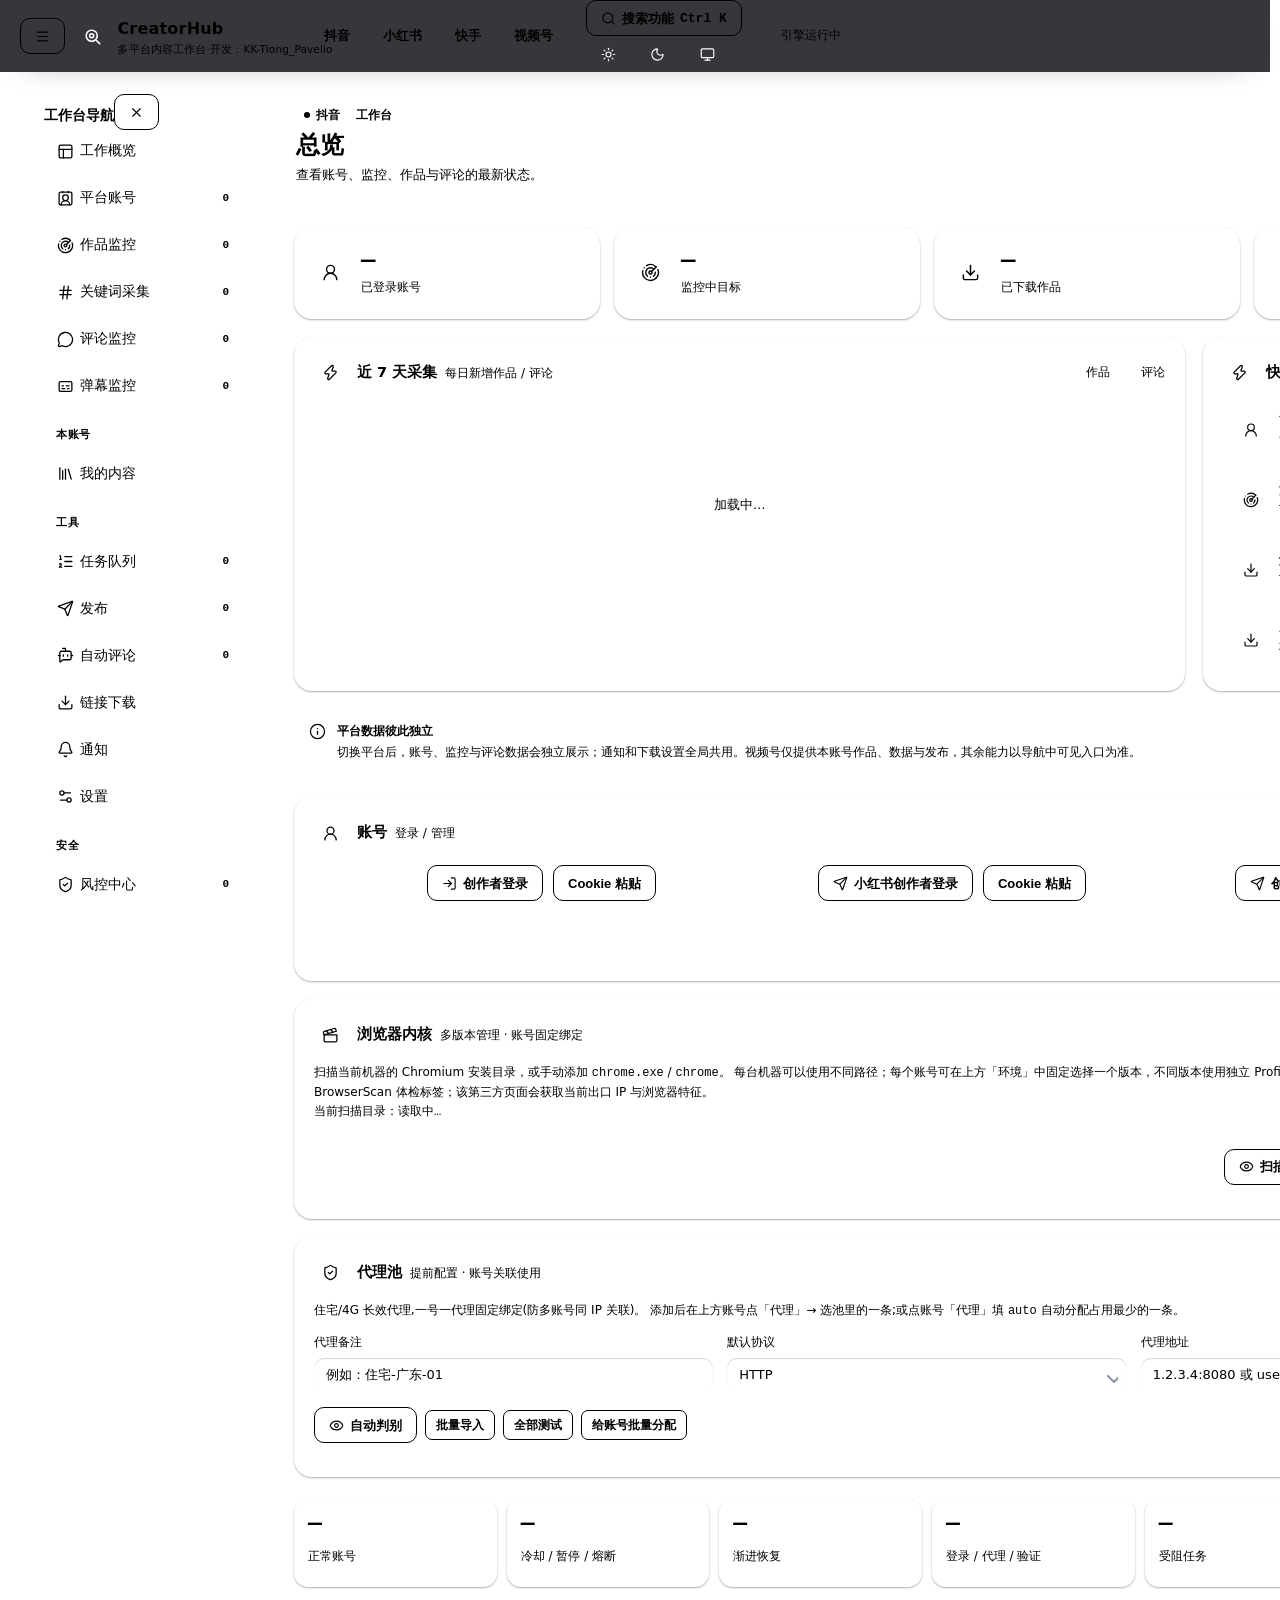
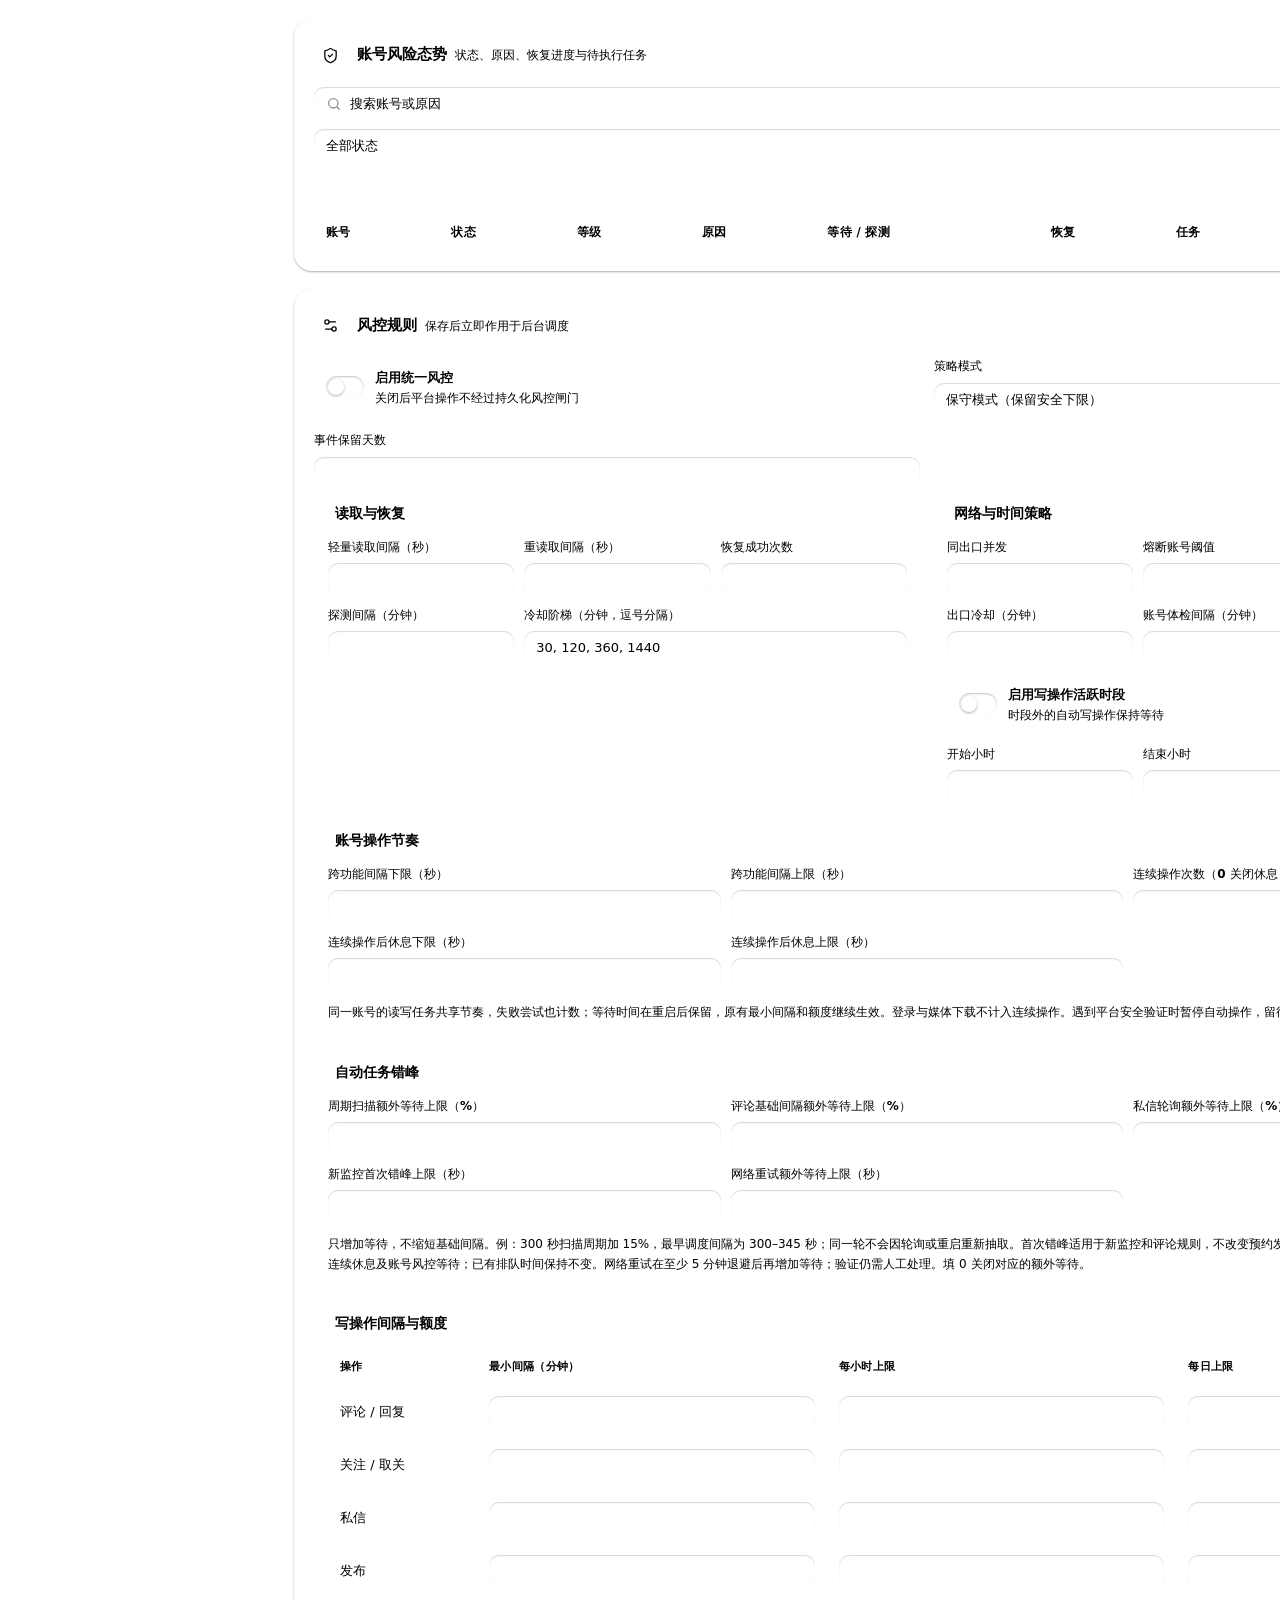
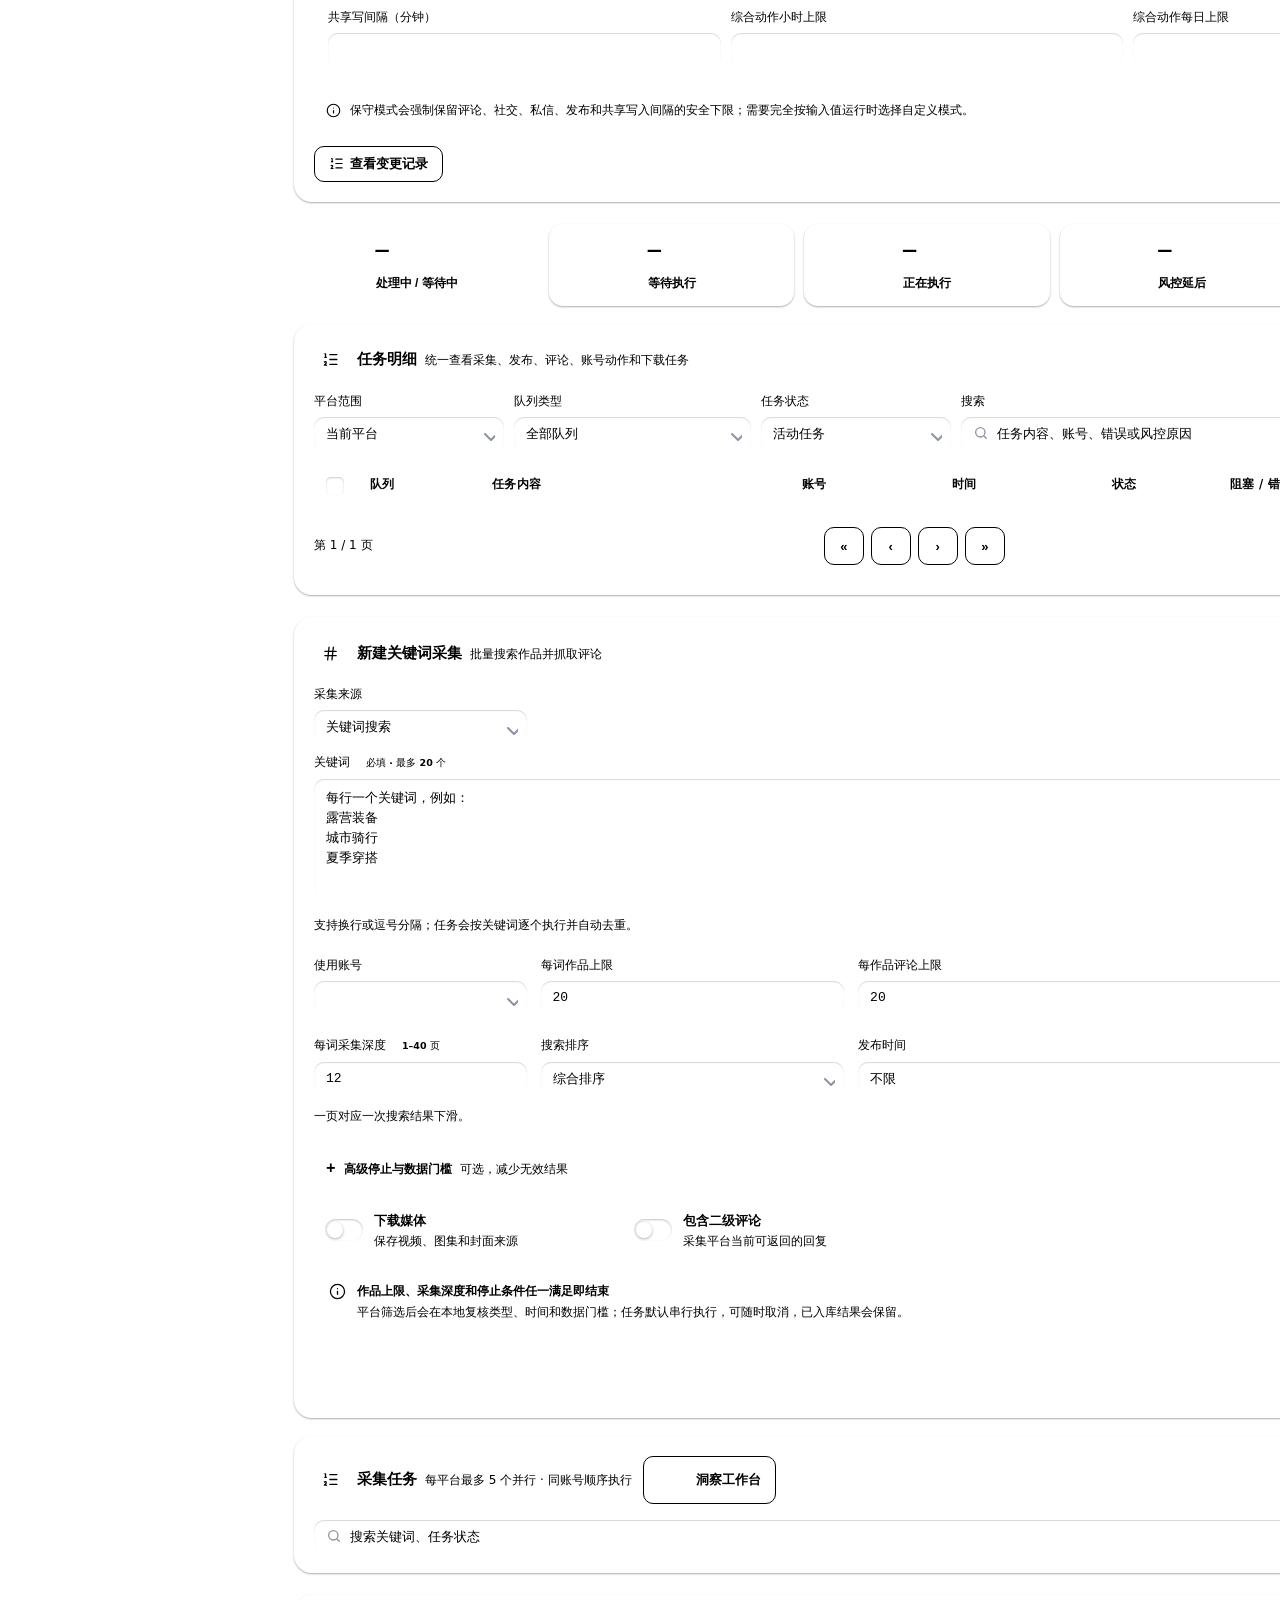
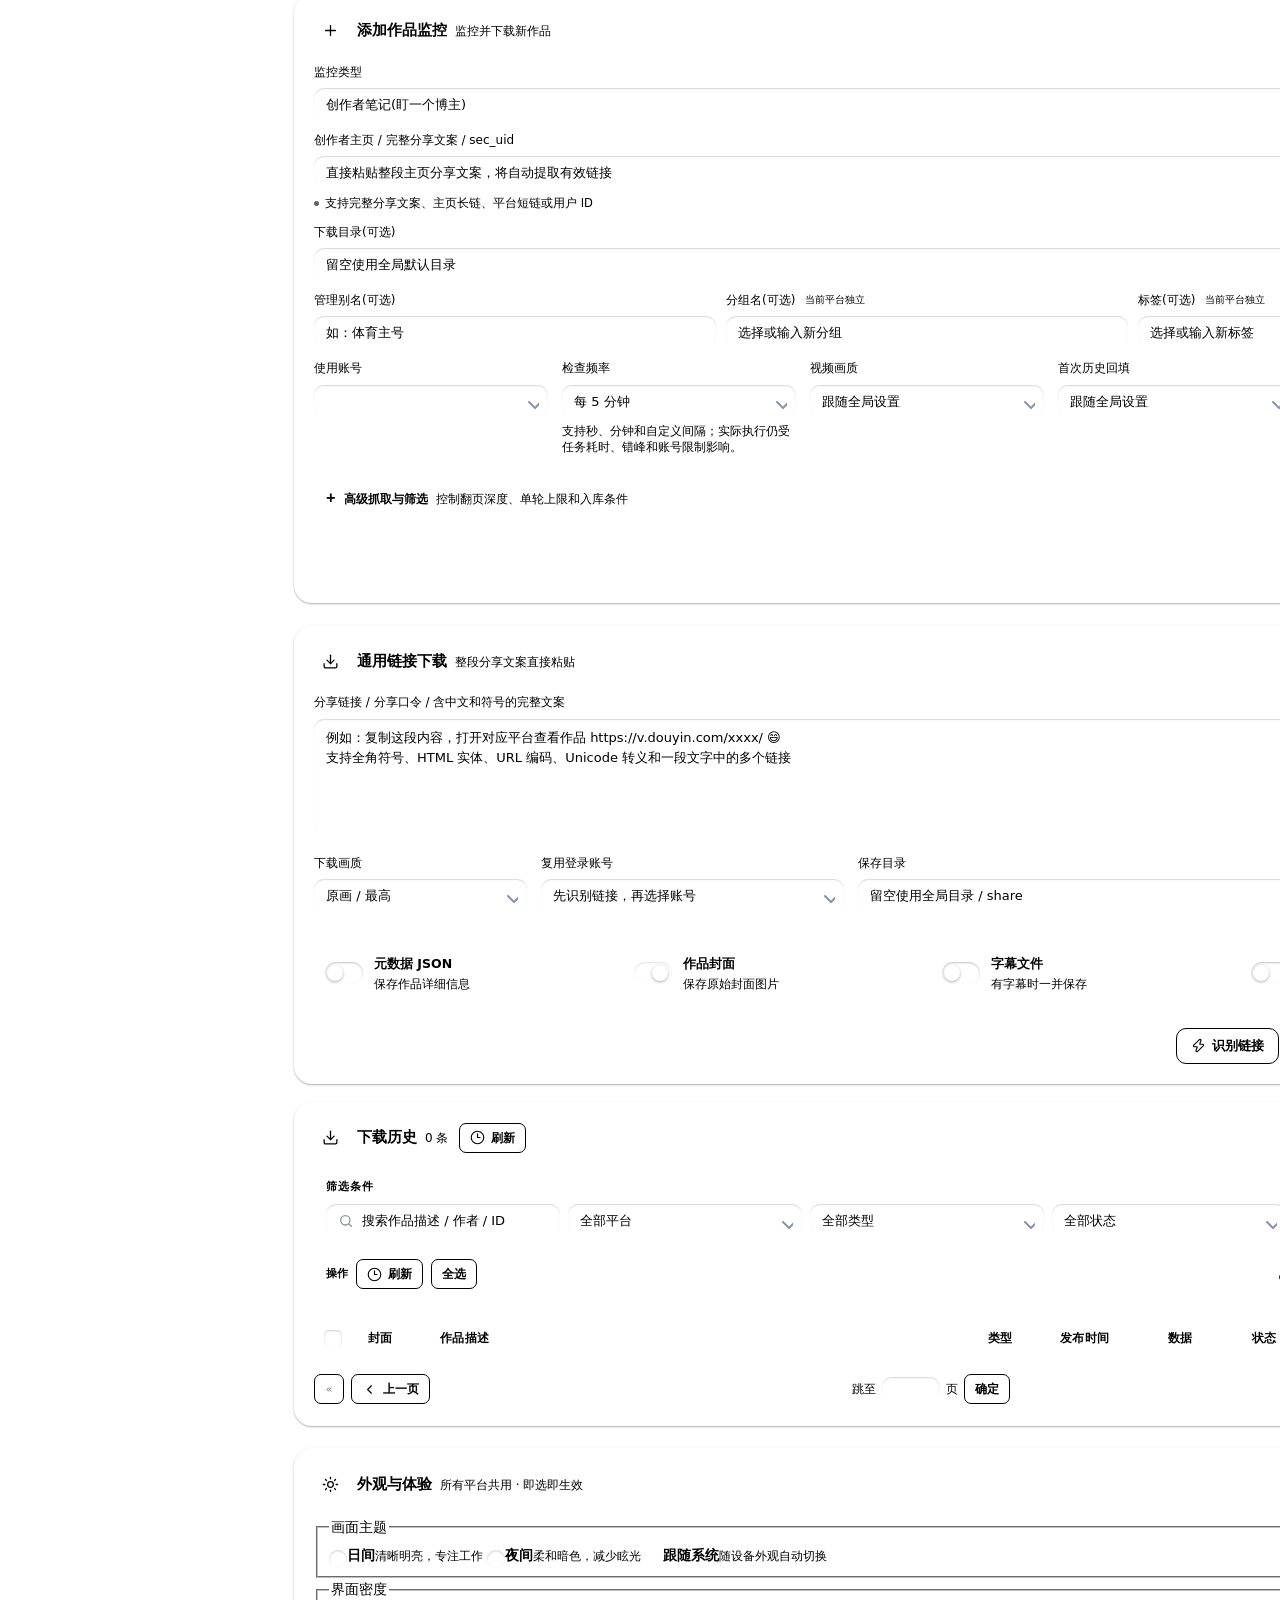
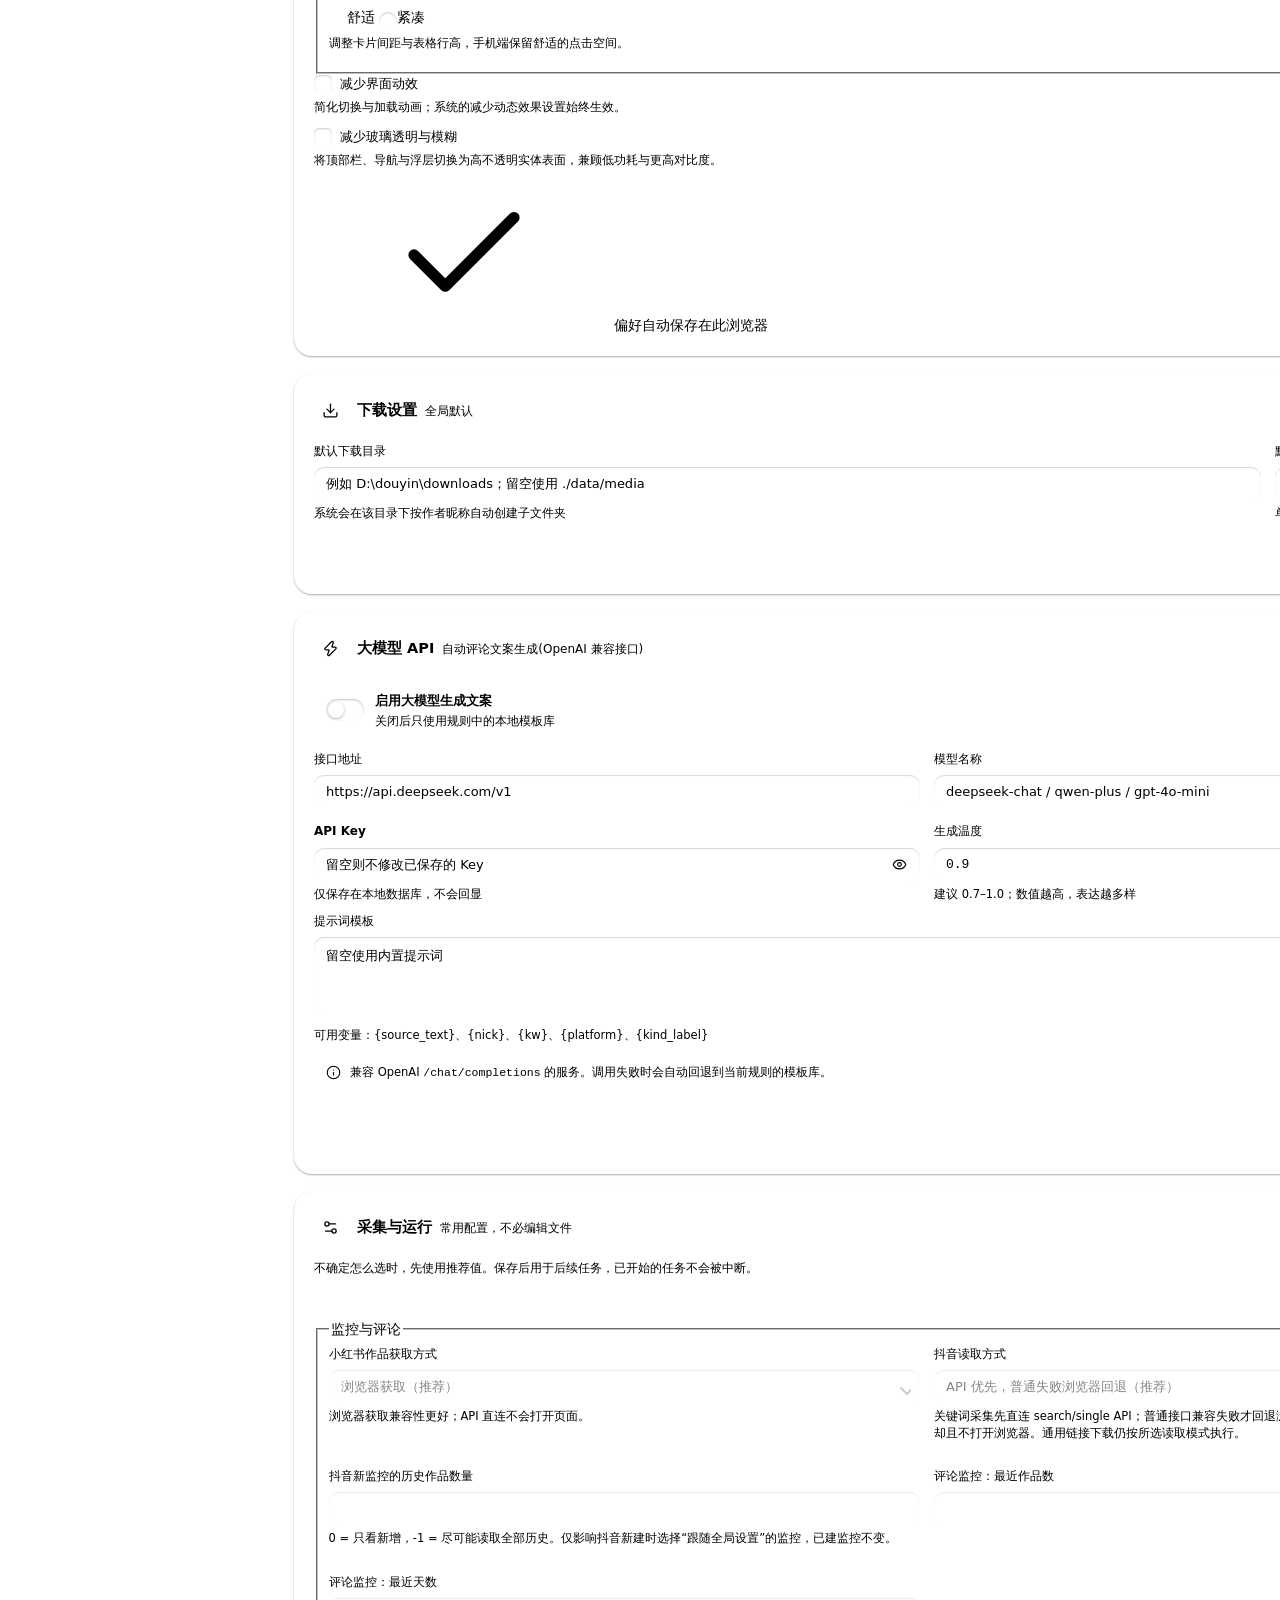
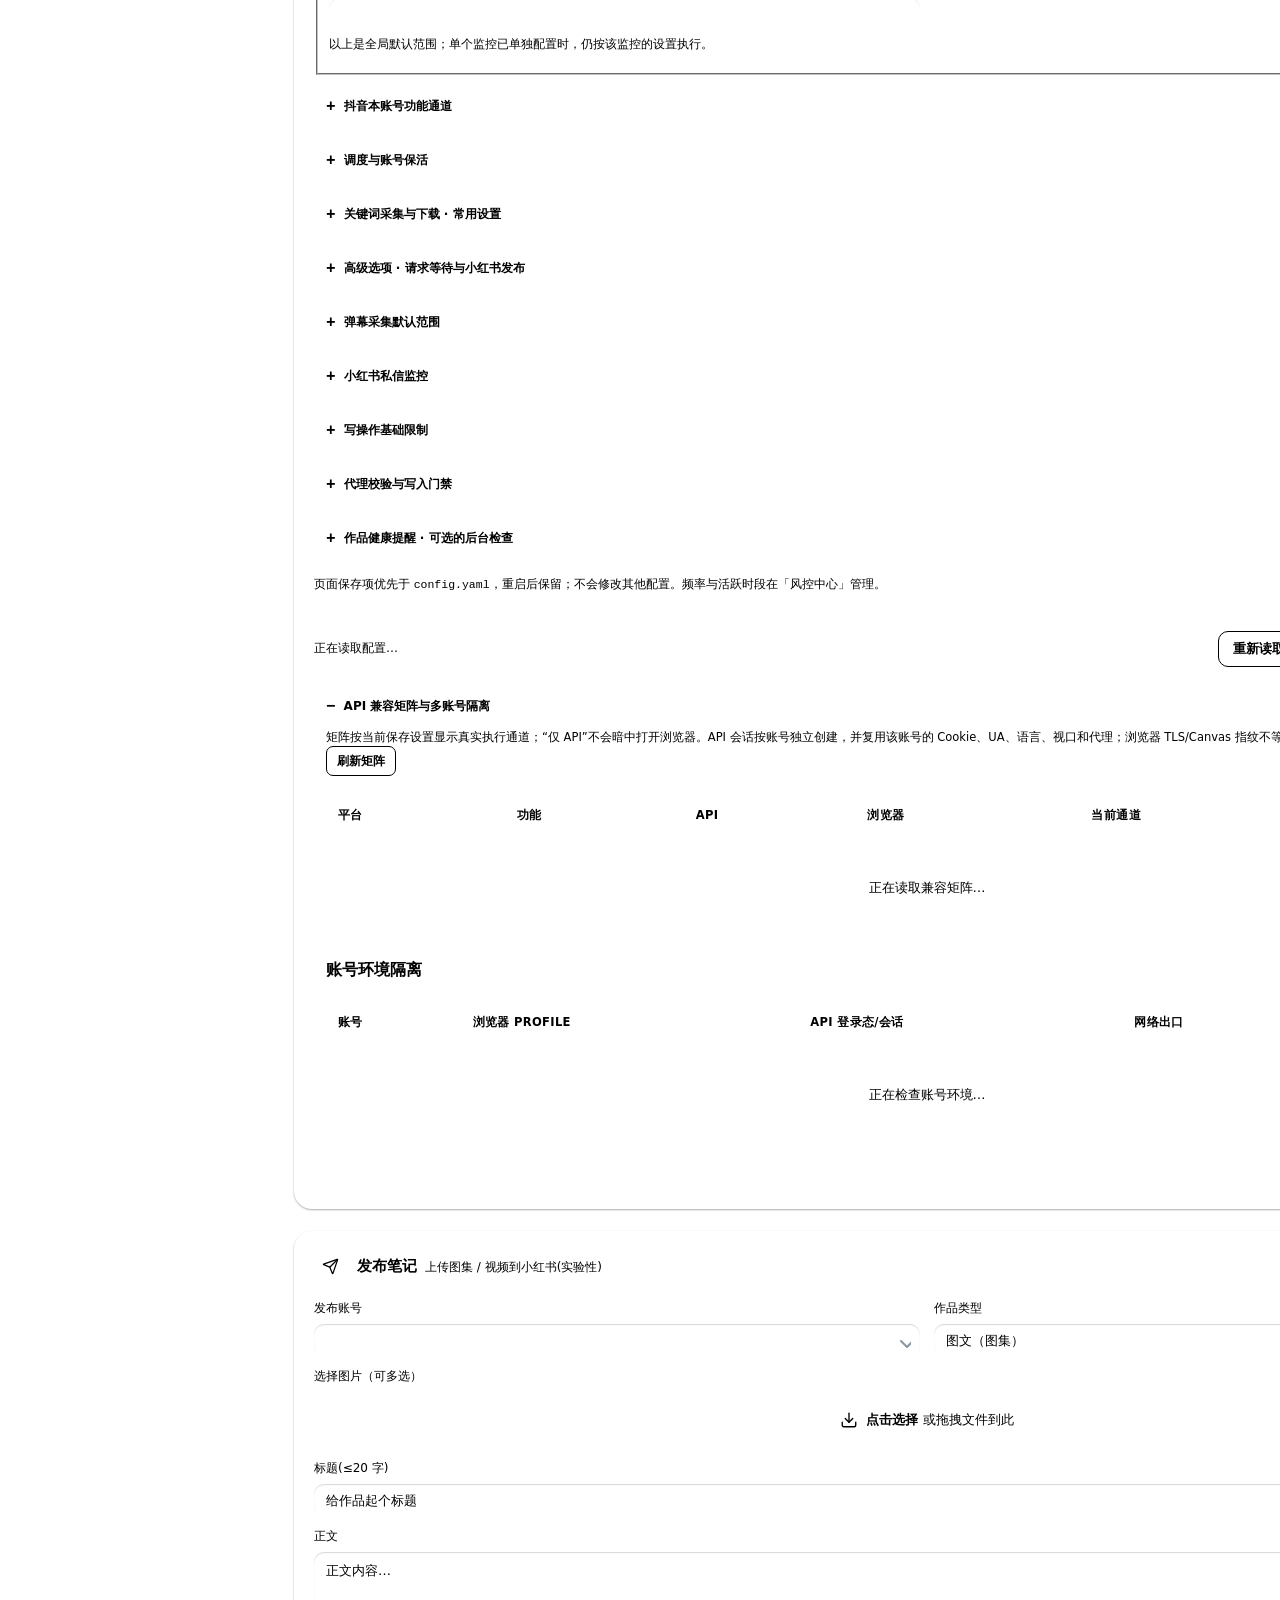
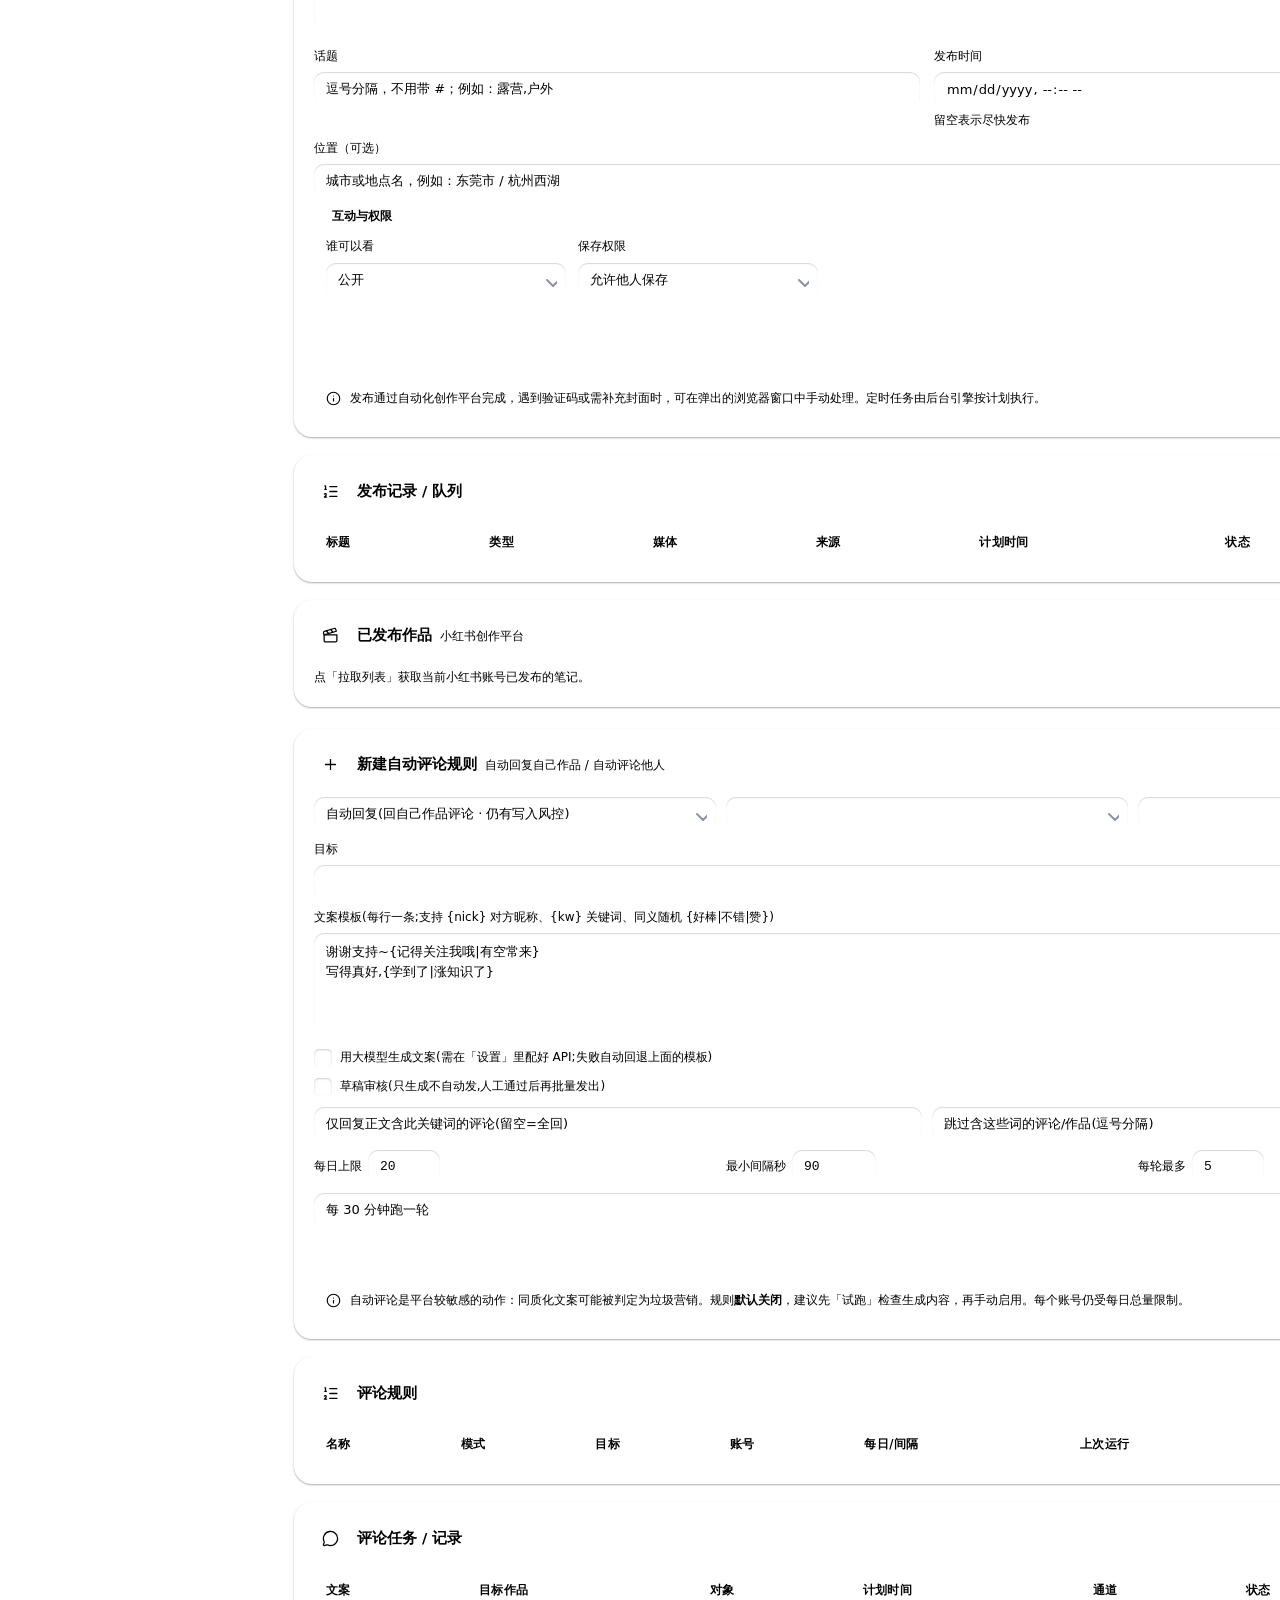
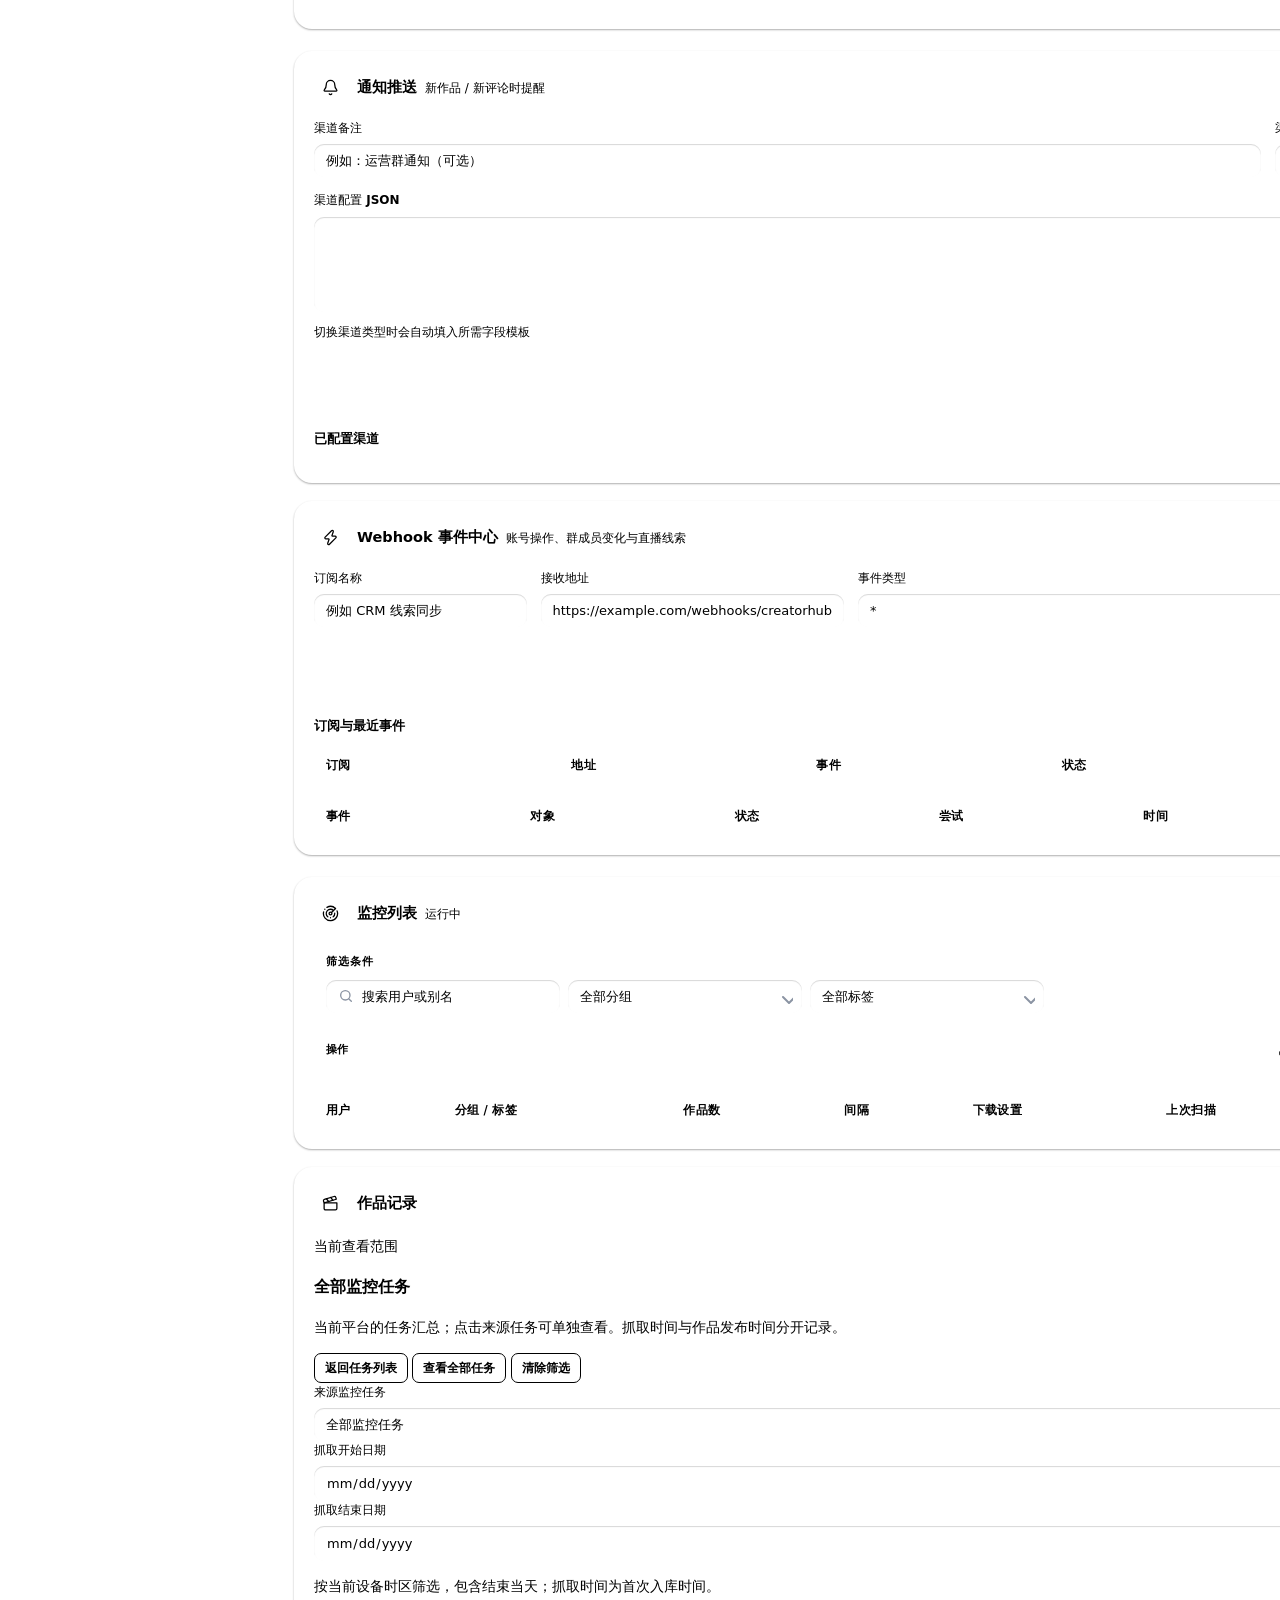
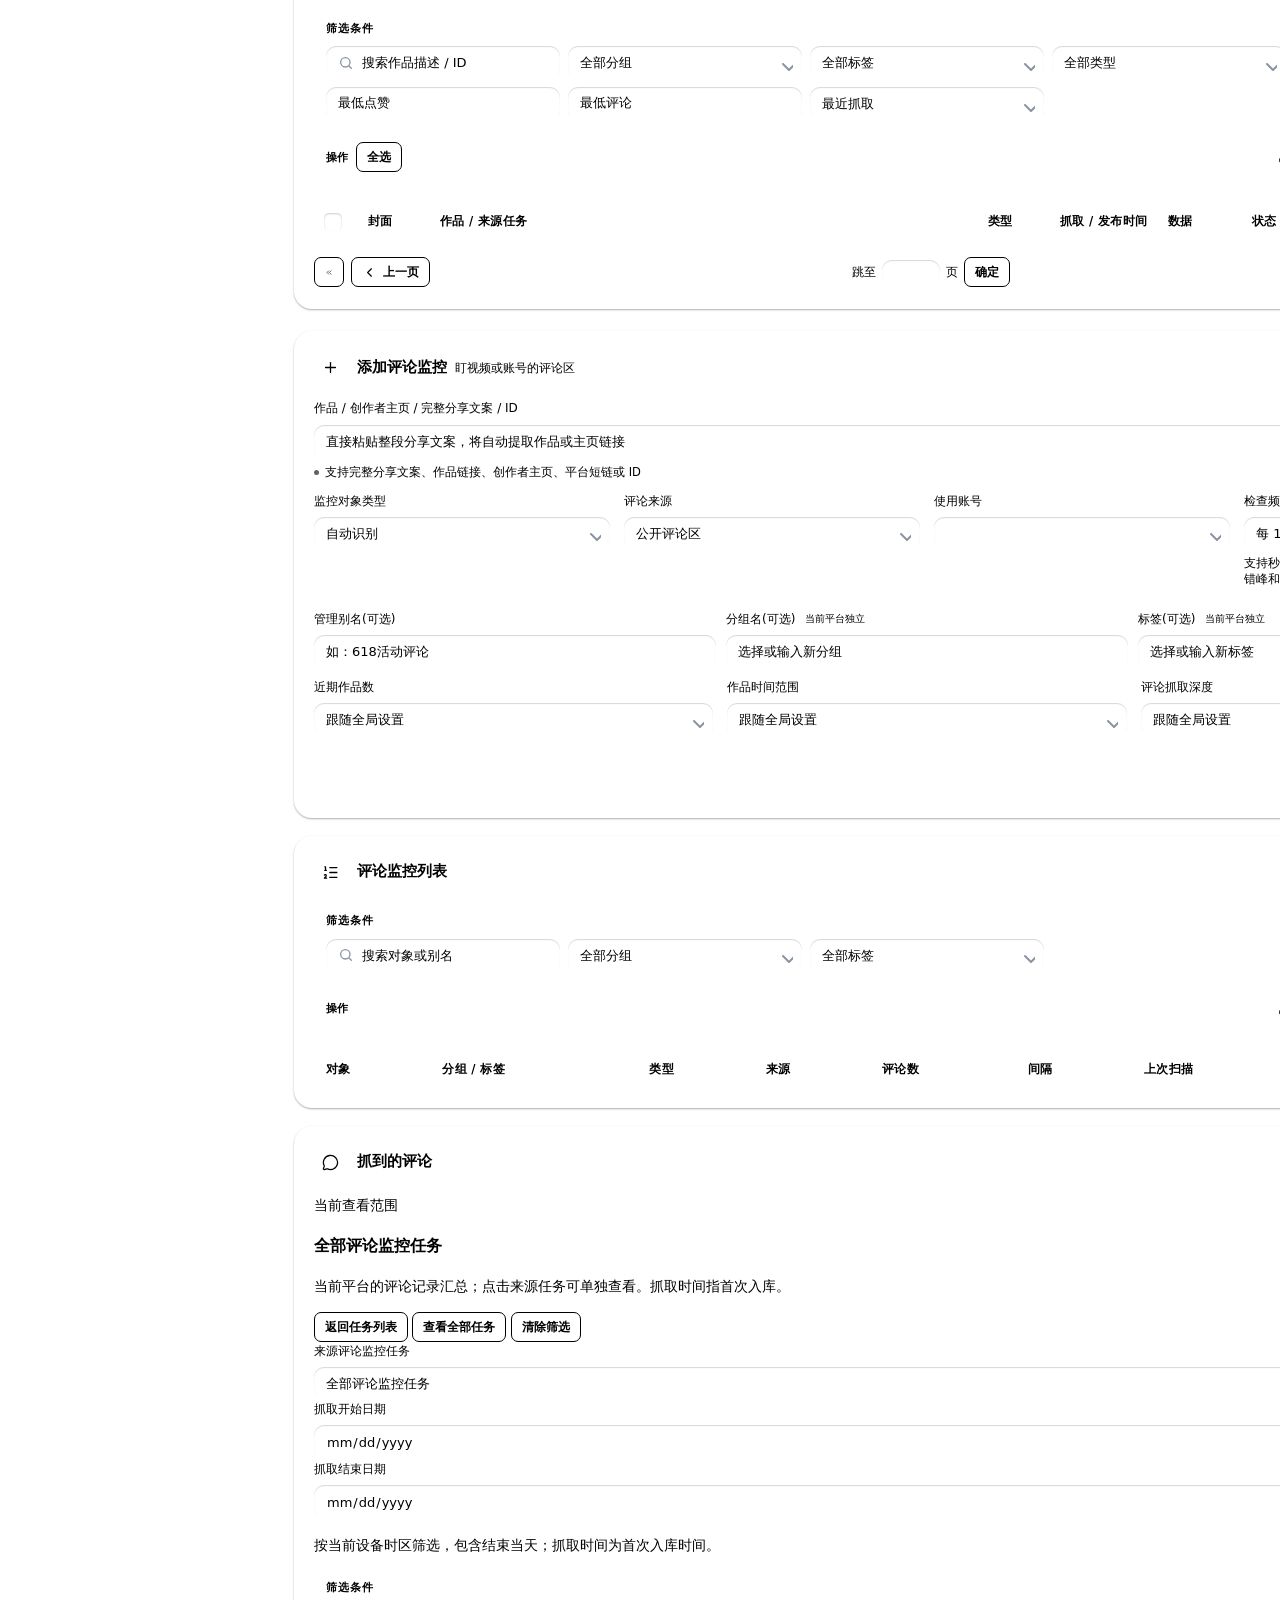
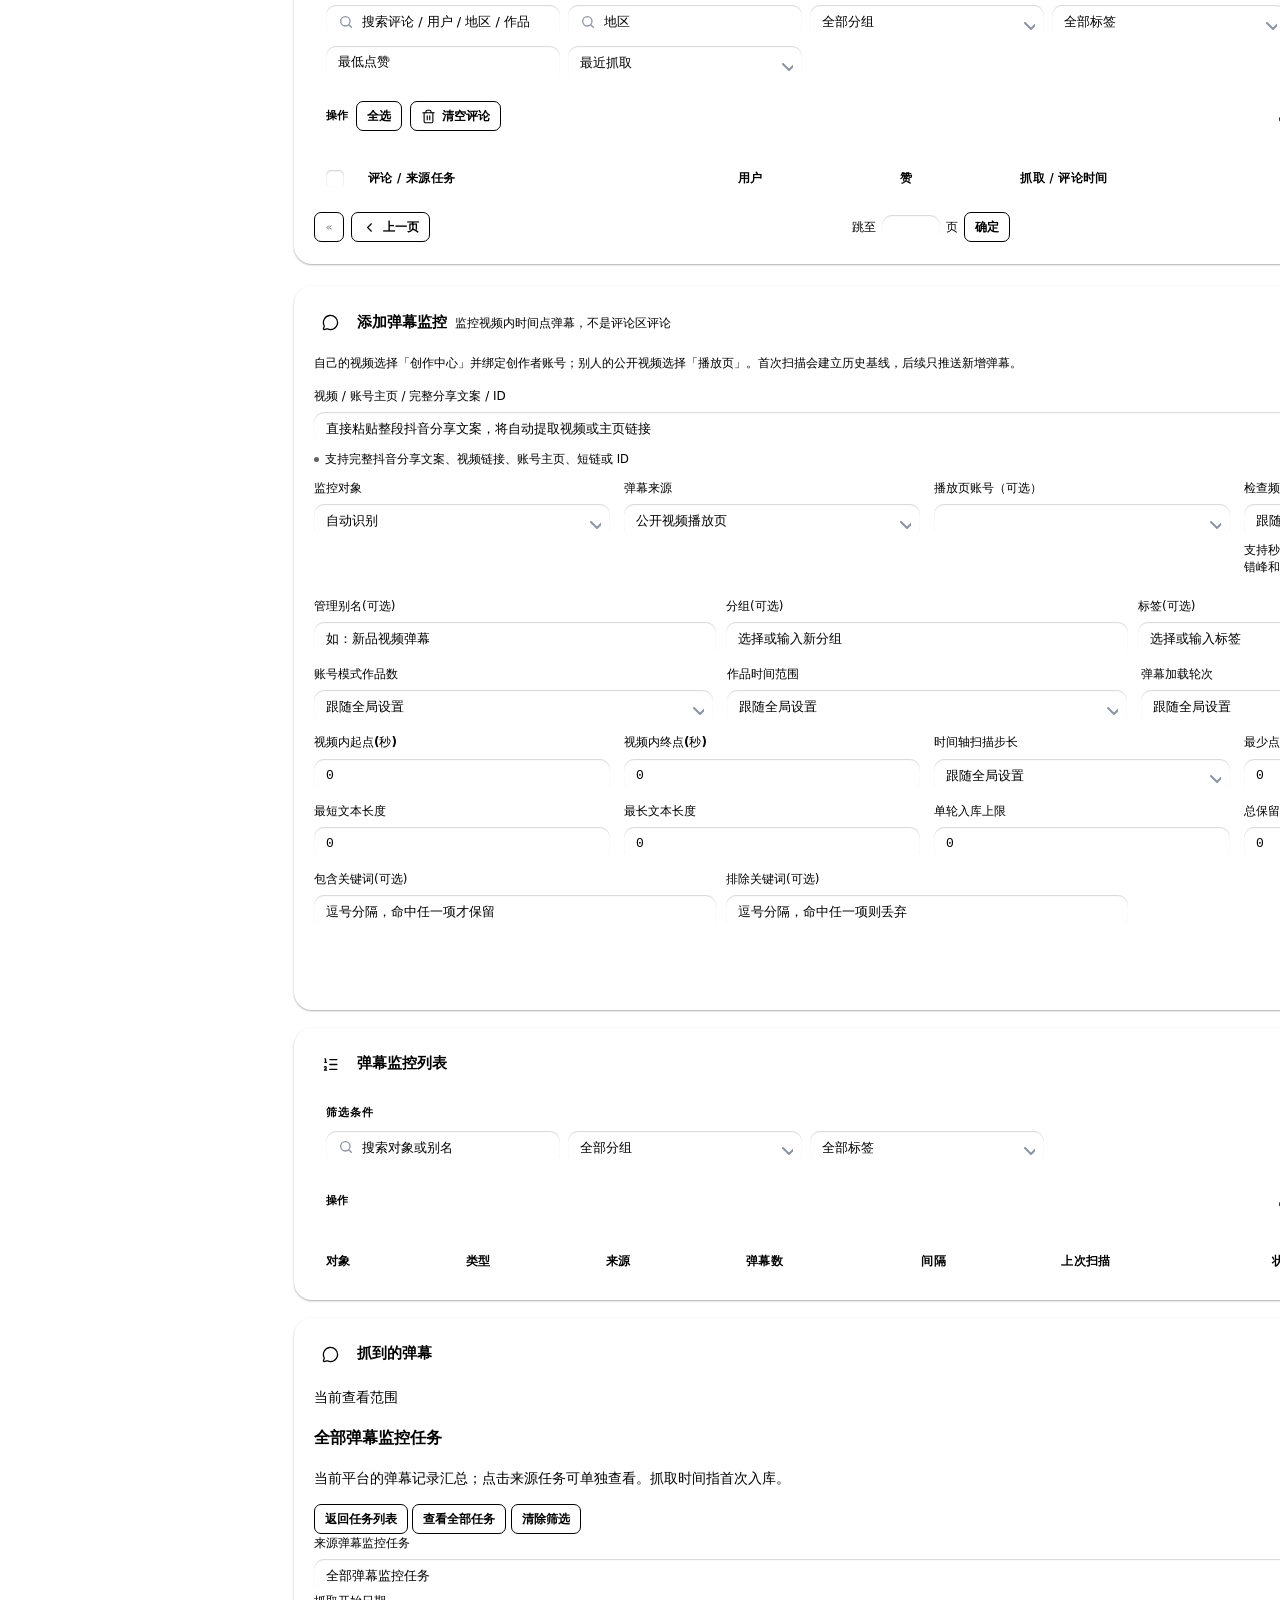
==== app/web/index.html @ c165e37a "Publish independent CreatorHub KK and ten additional GIF demos" ====
<!DOCTYPE html>
<html lang="zh-CN" data-theme="light" data-guide-base="https://ichxjz.github.io/creatorhub/guide/">
<head>
<meta charset="utf-8">
<meta name="viewport" content="width=device-width, initial-scale=1">
<title>CreatorHub</title>
<meta name="color-scheme" content="light dark">
<meta name="theme-color" content="#f5f5f7">
<script src="/static/appearance.js"></script>
<!-- System fonts render immediately, including when the workbench is offline. -->
<style>
  :root {
    /* shell sizing */
    --header-h:68px; --sidebar-w:232px; --content-max:1260px;
    /* Semantic color and density tokens live in appearance.css. */
    /* shape */
    --r-xs:7px; --r-sm:10px; --r:14px; --r-lg:18px;
    --sh-sm:0 1px 2px rgba(0,0,0,.32), inset 0 1px 0 rgba(255,255,255,.025);
    --sh:0 1px 2px rgba(0,0,0,.35), 0 16px 36px -20px rgba(0,0,0,.78), inset 0 1px 0 rgba(255,255,255,.025);
    --sh-lg:0 3px 8px rgba(0,0,0,.32), 0 28px 64px -24px rgba(0,0,0,.82);
    --ease:cubic-bezier(.2,.75,.25,1);
    --ease-out:cubic-bezier(.16,1,.3,1);
    --sans:"Fira Sans",system-ui,-apple-system,"Segoe UI","Microsoft YaHei",sans-serif;
    --mono:"Fira Code",ui-monospace,"SFMono-Regular","JetBrains Mono",Consolas,monospace;
  }
  * { box-sizing:border-box; }
  html { scroll-behavior:smooth; scrollbar-gutter:stable; }
  body {
    margin:0; min-height:100vh;
    font:14px/1.6 var(--sans);
    color:var(--fg);
    background:
      radial-gradient(1200px 600px at 80% -10%, rgba(254,44,85,.07), transparent 60%),
      radial-gradient(900px 500px at 0% 0%, rgba(56,189,248,.05), transparent 55%),
      var(--bg);
    -webkit-font-smoothing:antialiased;
    text-rendering:optimizeLegibility;
  }
  ::selection { background:var(--acc-soft); }

  /* ── scrollbar ── */
  *::-webkit-scrollbar { height:10px; width:10px; }
  *::-webkit-scrollbar-thumb { background:var(--surface-3); border-radius:8px; border:2px solid transparent; background-clip:padding-box; }
  *::-webkit-scrollbar-thumb:hover { background:var(--mut-2); background-clip:padding-box; }
  html { scrollbar-color:var(--surface-3) transparent; scrollbar-width:thin; }

  /* 原生日期选择器使用品牌色；复选框 / 单选框在表单区域统一重绘 */
  input[type=date], input[type=datetime-local], input[type=time] { accent-color:var(--acc); }
  input[type=date]::-webkit-calendar-picker-indicator,
  input[type=datetime-local]::-webkit-calendar-picker-indicator { cursor:pointer; }
  /* ── header ── */
  header {
    position:sticky; top:0; z-index:30;
    padding:0 20px;
    background:rgba(9,11,16,.82); backdrop-filter:blur(18px) saturate(135%);
    border-bottom:1px solid var(--line-soft);
    box-shadow:0 10px 32px -28px rgba(0,0,0,.85);
  }
  .header-inner {
    width:100%; max-width:1540px; min-height:var(--header-h); margin:0 auto;
    display:flex; align-items:center; gap:14px;
  }
  .brand { display:flex; align-items:center; gap:11px; flex:0 0 calc(var(--sidebar-w) - 20px); min-width:0; }
  .brand-mark {
    display:grid; place-items:center; width:34px; height:34px; border-radius:10px;
    background:linear-gradient(135deg,var(--acc),#ff6a85); color:#fff;
    box-shadow:0 4px 14px -4px var(--acc-ring);
  }
  .brand-mark svg { width:19px; height:19px; }
  .brand-copy { min-width:0; display:grid; gap:1px; }
  header h1 { font-size:16px; font-weight:650; margin:0; letter-spacing:.2px; color:var(--fg-strong); }
  .brand-sub { color:var(--mut-2); font-size:10.5px; line-height:1.2; letter-spacing:.15px; white-space:nowrap; }
  .badge-lite { font-size:10px; font-weight:600; color:var(--acc); background:var(--acc-soft); padding:2px 7px; border-radius:6px; vertical-align:middle; margin-left:6px; letter-spacing:.5px; }
  .spacer { flex:1; }
  .engine {
    display:inline-flex; align-items:center; gap:7px;
    font-size:12px; color:var(--mut); padding:6px 11px;
    border:1px solid var(--line); border-radius:999px; background:var(--surface);
  }
  .dot { width:7px; height:7px; border-radius:50%; background:var(--success); box-shadow:0 0 0 0 var(--success-soft); }
  .dot.live { animation:pulse 2s var(--ease) infinite; }

  /* ── platform switch ── */
  .pswitch { display:inline-flex; gap:3px; background:var(--surface); border:1px solid var(--line); border-radius:999px; padding:4px; }
  .pswitch button { background:transparent; border:1px solid transparent; color:var(--mut); font-weight:600; font-size:12.5px; padding:6px 14px; border-radius:999px; }
  .pswitch button:hover { color:var(--fg); background:var(--surface-2); }
  .pswitch button.active[data-pf="douyin"] { background:var(--acc-soft); color:var(--acc); border-color:var(--acc-ring); }
  .pswitch button.active[data-pf="xhs"] { background:var(--xhs-soft); color:var(--xhs); border-color:var(--xhs-ring); }
  .pswitch button.active[data-pf="kuaishou"] { background:rgba(255,121,2,.16); color:#ff7902; border-color:rgba(255,121,2,.4); }
  .pswitch button.active[data-pf="shipinhao"] { background:rgba(7,193,96,.16); color:#07c160; border-color:rgba(7,193,96,.4); }
  .hidden { display:none !important; }

  /* Platform accents and light/dark themes are independent: appearance.css. */

  /* ── 小红书笔记瀑布流卡片 ── */
  .xhs-grid { columns:240px; column-gap:14px; }
  .ncard {
    position:relative; break-inside:avoid; margin:0 0 14px;
    background:var(--surface); border:1px solid var(--line); border-radius:16px;
    overflow:hidden; box-shadow:var(--sh-sm);
    transition:transform .18s var(--ease), box-shadow .18s var(--ease), border-color .18s var(--ease);
  }
  .ncard:hover { transform:translateY(-2px); box-shadow:var(--sh); border-color:var(--acc-ring); }
  .ncard:has(.ncard-sel:checked) { border-color:var(--acc); box-shadow:0 0 0 2px var(--acc-ring), var(--sh); }
  /* 统一封面比例:即便图裂/无封面也占位,避免绝对定位的类型角标压到标题首字 */
  .ncard-cover { display:block; width:100%; aspect-ratio:3/4; background:var(--surface-3); object-fit:cover; }
  .ncard-cover.ph { display:grid; place-items:center; color:var(--mut-2); }
  .ncard-cover.ph svg { width:30px; height:30px; opacity:.5; }
  .ncard-type {
    position:absolute; top:8px; left:8px; display:inline-flex; align-items:center; gap:4px;
    background:rgba(0,0,0,.55); color:#fff; font-size:11px; font-weight:600;
    padding:3px 8px; border-radius:999px; backdrop-filter:blur(2px);
  }
  .ncard-type svg { width:12px; height:12px; }
  .ncard-sel { position:absolute; top:8px; right:8px; width:18px; height:18px; accent-color:var(--acc); cursor:pointer; }
  .ncard-body { padding:11px 12px 12px; }
  .ncard-title { font-size:13px; line-height:1.45; color:var(--fg); margin:0 0 9px;
    display:-webkit-box; -webkit-line-clamp:2; -webkit-box-orient:vertical; overflow:hidden; }
  .ncard-foot { display:flex; align-items:center; gap:7px; font-size:11.5px; color:var(--mut); }
  .ncard-foot .like { margin-left:auto; display:inline-flex; align-items:center; gap:3px; }
  .ncard-foot .like svg { width:13px; height:13px; color:var(--acc); }
  .ncard-actions { display:flex; gap:6px; margin-top:10px; padding-top:10px; border-top:1px solid var(--line-soft); }
  .ncard-actions button { flex:1; }
  /* 作品评论弹窗条目 */
  .wc-item { padding:10px 2px; border-bottom:1px solid var(--line-soft); }
  .wc-item.reply { margin-left:20px; border-left:2px solid var(--line); padding-left:10px; }
  .wc-head { display:flex; align-items:baseline; gap:8px; }
  .wc-head b { font-size:13px; color:var(--fg-strong); }
  .wc-time { font-size:11px; color:var(--mut); margin-left:auto; }
  .wc-text { font-size:13px; line-height:1.5; color:var(--fg); margin:4px 0 5px; word-break:break-word; }
  .wc-meta { display:inline-flex; align-items:center; gap:4px; font-size:11.5px; color:var(--mut); }
  .wc-meta svg { width:12px; height:12px; color:var(--acc); }
  .ncard-status { position:absolute; bottom:auto; }
  .ncard-cover, .thumb { cursor:zoom-in; }

  /* ── 来源监控 chip ── */
  .src-chip {
    display:inline-flex; align-items:center; gap:4px; max-width:100%;
    font-size:11px; color:var(--mut); background:var(--surface-2);
    border:1px solid var(--line-soft); border-radius:999px; padding:2px 8px;
    overflow:hidden; text-overflow:ellipsis; white-space:nowrap; vertical-align:middle;
  }
  .src-chip svg { width:11px; height:11px; flex:0 0 auto; opacity:.7; }

  /* ── 原生控件跟随主题(下拉弹层 / 日期日历 / 时间滚轮 / 滚动条)── */
  input[type="datetime-local"]::-webkit-calendar-picker-indicator,
  input[type="date"]::-webkit-calendar-picker-indicator { cursor:pointer; opacity:.6; transition:opacity .15s var(--ease); }
  input[type="datetime-local"]:hover::-webkit-calendar-picker-indicator,
  input[type="date"]:hover::-webkit-calendar-picker-indicator { opacity:1; }
  /* select 加大点击区与一致圆角 */
  select { cursor:pointer; }
  select:disabled { opacity:.55; cursor:not-allowed; }

  /* ── 文件选择(拖拽 + 缩略图)── */
  .filepick { position:relative; border:1.5px dashed var(--line); border-radius:var(--r-sm); background:var(--bg); transition:border-color .18s var(--ease), background .18s var(--ease); }
  .filepick:hover { border-color:#3a414f; }
  .filepick.drag { border-color:var(--acc); background:var(--acc-soft); }
  .filepick-input { position:absolute; inset:0; width:100%; height:100%; opacity:0; cursor:pointer; }
  .filepick-cta { display:flex; align-items:center; justify-content:center; gap:8px; padding:18px 14px; color:var(--mut); font-size:13px; pointer-events:none; }
  .filepick-cta b { color:var(--acc); font-weight:600; }
  .filepick-cta svg { width:18px; height:18px; }
  .filepick-list { display:flex; flex-wrap:wrap; gap:8px; padding:0 10px 10px; position:relative; z-index:1; }
  .filepick-list:empty { display:none; }
  .fp-chip { display:inline-flex; align-items:center; gap:7px; max-width:210px; background:var(--surface-2); border:1px solid var(--line); border-radius:8px; padding:4px 6px 4px 4px; font-size:12px; }
  .fp-chip > span { overflow:hidden; text-overflow:ellipsis; white-space:nowrap; }
  .fp-chip img { width:30px; height:30px; border-radius:5px; object-fit:cover; flex:0 0 auto; background:var(--surface-3); }
  .fp-ph { width:30px; height:30px; border-radius:5px; display:grid; place-items:center; background:var(--surface-3); color:var(--mut); flex:0 0 auto; }
  .fp-ph svg { width:15px; height:15px; }
  .fp-chip button { width:18px; height:18px; padding:0; border-radius:50%; background:var(--surface-3); color:var(--mut); border:none; font-size:11px; line-height:1; flex:0 0 auto; }
  .fp-chip button:hover { background:var(--danger-soft); color:var(--danger); }
  .fp-chip button svg { width:11px; height:11px; }

  /* ── 预览 lightbox ── */
  .pv-overlay {
    position:fixed; inset:0; z-index:100; display:flex; align-items:center; justify-content:center;
    background:rgba(6,7,10,.82); backdrop-filter:blur(6px); padding:24px;
    animation:slideIn .18s var(--ease);
  }
  /* 预览层要能盖在转发弹窗(#repost 同为 pv-overlay)之上,否则点缩略图看不到大图 */
  #preview { z-index:110; }
  .pv-box {
    position:relative; background:var(--surface); border:1px solid var(--line);
    border-radius:var(--r-lg); box-shadow:var(--sh);
    width:min(94vw, 860px); max-height:92vh; display:flex; flex-direction:column; overflow:hidden;
  }
  .pv-close {
    position:absolute; top:10px; right:10px; z-index:3; width:34px; height:34px; padding:0;
    border-radius:50%; background:rgba(0,0,0,.5); color:#fff; border:none;
  }
  .pv-close:hover { background:rgba(0,0,0,.72); }
  .pv-close svg { width:17px; height:17px; }
  .pv-media { position:relative; background:#0b0c0f; flex:1 1 auto; min-height:0; display:flex; }
  .pv-media video { width:100%; max-height:78vh; background:#000; display:block; margin:auto; }
  .pv-loading { color:var(--mut); font-size:13px; padding:40px; margin:auto; text-align:center; }

  /* 发小红书 · 编辑弹窗 */
  .rp-box {
    position:relative; background:var(--surface); border:1px solid var(--line);
    border-radius:var(--r-lg); box-shadow:var(--sh);
    width:min(94vw, 560px); max-height:92vh; overflow:auto; padding:22px 22px 18px;
  }
  .rp-box h2 { margin:0 0 16px; font-size:17px; }
  .rp-box .field { display:block; margin:0 0 5px; }
  .rp-src { color:var(--mut); font-size:12px; margin:-6px 0 2px; }
  .rp-thumbs { display:flex; gap:8px; align-items:center; overflow-x:auto; padding:2px 0 6px; }
  .rp-th { position:relative; flex:0 0 auto; width:72px; cursor:grab; }
  .rp-th:active { cursor:grabbing; }
  .rp-th.dragover { outline:2px dashed var(--brand, #ff2e51); outline-offset:2px; border-radius:10px; }
  .rp-th img, .rp-thumbs .rp-th-ph { width:72px; height:72px; border-radius:10px; object-fit:cover; cursor:zoom-in; border:1px solid var(--line, #e5e5e5); background:var(--card, #f4f4f4); display:block; }
  .rp-thumbs .rp-th-ph { flex:0 0 auto; display:flex; align-items:center; justify-content:center; }
  .rp-th-badge { position:absolute; top:3px; left:3px; font-size:10px; line-height:1; padding:2px 5px; border-radius:6px; background:rgba(0,0,0,.55); color:#fff; pointer-events:none; }
  .rp-th-badge.cover { background:var(--brand, #ff2e51); }
  .rp-th-x { position:absolute; top:2px; right:2px; width:18px; height:18px; border:none; border-radius:50%; background:rgba(0,0,0,.6); color:#fff; font-size:11px; line-height:1; cursor:pointer; padding:0; display:flex; align-items:center; justify-content:center; }
  .rp-th-x:hover { background:#e0245e; }
  .rp-th-x svg { width:11px; height:11px; }
  .rp-th-mv { position:absolute; bottom:2px; left:2px; right:2px; display:flex; justify-content:space-between; }
  .rp-th-mv button { width:22px; height:18px; border:none; border-radius:5px; background:rgba(0,0,0,.55); color:#fff; cursor:pointer; font-size:13px; line-height:1; padding:0; }
  .rp-th-mv button svg { width:12px; height:12px; }
  .rp-th-mv button:disabled { opacity:.3; cursor:default; }
  .rp-th-more { flex:0 0 auto; align-self:center; color:var(--mut); font-size:12px; white-space:nowrap; padding:0 4px; }

  /* carousel */
  .pv-carousel { position:relative; width:100%; overflow:hidden; }
  .pv-track { display:flex; transition:transform .28s var(--ease); will-change:transform; }
  .pv-slide { flex:0 0 100%; height:min(78vh, 720px); display:flex; align-items:center; justify-content:center; }
  .pv-slide img { max-width:100%; max-height:100%; object-fit:contain; }
  .pv-arrow {
    position:absolute; top:50%; transform:translateY(-50%); z-index:2;
    width:42px; height:42px; padding:0; border:none; border-radius:50%;
    background:rgba(0,0,0,.46); color:#fff; display:grid; place-items:center;
    transition:background .15s var(--ease), opacity .15s var(--ease);
  }
  .pv-arrow:hover { background:rgba(0,0,0,.72); }
  .pv-arrow:disabled { opacity:.25; cursor:default; }
  .pv-arrow svg { width:20px; height:20px; }
  .pv-arrow.left { left:12px; } .pv-arrow.right { right:12px; }
  .pv-counter {
    position:absolute; bottom:12px; left:50%; transform:translateX(-50%); z-index:2;
    background:rgba(0,0,0,.6); color:#fff; font:600 12px/1 var(--mono);
    padding:5px 11px; border-radius:999px; letter-spacing:.5px;
  }
  .pv-cap {
    flex:0 0 auto; padding:16px 20px; border-top:1px solid var(--line-soft);
    font-size:14px; color:var(--fg); line-height:1.65; white-space:pre-wrap;
    max-height:30vh; overflow-y:auto;
  }
  .pv-cap:empty { display:none; }
  @media(max-width:600px){ .pv-slide{height:62vh} .pv-arrow{width:36px;height:36px} }

  /* ── 笔记评论列表(预览弹层内) ── */
  .cmt-wrap { width:100%; max-height:80vh; overflow-y:auto; background:var(--surface); }
  .cmt-item { padding:11px 18px; border-bottom:1px solid var(--line-soft); }
  .cmt-item:last-child { border-bottom:0; }
  .cmt-head { display:flex; align-items:center; gap:8px; }
  .cmt-head b { font-size:13px; color:var(--fg-strong); }
  .cmt-head .like { margin-left:auto; display:inline-flex; align-items:center; gap:3px; color:var(--mut); font-size:12px; font-family:var(--mono); }
  .cmt-head .like svg { width:12px; height:12px; color:var(--acc); }
  .cmt-text { font-size:13px; color:var(--fg); line-height:1.55; margin-top:4px; white-space:pre-wrap; word-break:break-word; }
  .cmt-text .mut { color:var(--mut); }
  .cmt-time { font-size:11px; color:var(--mut); margin-top:5px; }
  .ncard-actions .sm { flex:1; }
  @keyframes pulse { 0%{box-shadow:0 0 0 0 rgba(52,211,153,.5)} 70%{box-shadow:0 0 0 6px rgba(52,211,153,0)} 100%{box-shadow:0 0 0 0 rgba(52,211,153,0)} }

  /* ── 本账号:作品卡 foot 复用 ncard;关注/粉丝行 ── */
  .fu-cell { display:flex; align-items:center; gap:10px; }
  .fu-cell .avatar { width:36px; height:36px; }
  .fu-cell b { color:var(--fg-strong); }
  .follow-toolbar { display:flex; align-items:center; justify-content:space-between; gap:10px; margin-bottom:12px; }
  .follow-toolbar input[type="search"] { width:min(360px,100%); }
  .follow-sync-status { display:grid; grid-template-columns:minmax(0,1fr) auto; align-items:center; gap:10px; margin:0 0 12px; }
  .follow-sync-copy { display:flex; align-items:center; justify-content:space-between; gap:12px; margin-bottom:6px; color:var(--mut); font-size:12px; }
  .follow-sync-copy b { color:var(--fg-strong); font-weight:620; }
  .follow-pager-time { color:var(--mut); font-size:11px; white-space:nowrap; }
  @media(max-width:640px) {
    .follow-toolbar { align-items:stretch; }
    .follow-toolbar input[type="search"] { min-width:0; }
    .follow-sync-status { grid-template-columns:1fr; }
  }
  .fu-sign { color:var(--mut); font-size:11.5px; max-width:360px; overflow:hidden; text-overflow:ellipsis; white-space:nowrap; }

  /* ── 私信两栏 ── */
  .dm-wrap { display:grid; grid-template-columns:260px 1fr; gap:0; border:1px solid var(--line-soft); border-radius:var(--r); overflow:hidden; min-height:440px; }
  .dm-list { border-right:1px solid var(--line-soft); max-height:560px; overflow-y:auto; background:var(--surface-2); }
  .dm-conv { display:flex; align-items:center; gap:9px; padding:11px 12px; border-bottom:1px solid var(--line-soft); cursor:pointer; }
  .dm-conv:hover { background:var(--surface-3); }
  .dm-conv.active { background:var(--surface-3); border-left:3px solid var(--acc); }
  .dm-conv .avatar { width:34px; height:34px; flex:0 0 auto; }
  .dm-conv .meta { min-width:0; flex:1; }
  .dm-conv .meta b { font-size:13px; color:var(--fg-strong); display:block; overflow:hidden; text-overflow:ellipsis; white-space:nowrap; }
  .dm-conv .meta .last { font-size:11.5px; color:var(--mut); overflow:hidden; text-overflow:ellipsis; white-space:nowrap; }
  .dm-conv .unread { background:var(--acc); color:#fff; font:600 10px/1 var(--mono); padding:2px 6px; border-radius:999px; flex:0 0 auto; }
  .dm-main { display:flex; flex-direction:column; min-width:0; }
  .dm-thread { flex:1; padding:16px; overflow-y:auto; max-height:500px; display:flex; flex-direction:column; gap:8px; }
  .dm-bubble { max-width:72%; flex:0 0 auto; padding:8px 12px; border-radius:12px; font-size:13px; line-height:1.5; word-break:break-word; white-space:pre-wrap; }
  .dm-bubble.in { align-self:flex-start; background:var(--surface-3); color:var(--fg); border-bottom-left-radius:3px; }
  .dm-bubble.out { align-self:flex-end; background:var(--acc); color:#fff; border-bottom-right-radius:3px; }
  .dm-bubble .t { display:block; font-size:10px; opacity:.7; margin-top:3px; }
  /* 分享视频卡片 */
  .dm-bubble.card { padding:0; overflow:hidden; background:var(--surface-3); max-width:60%; }
  .dm-bubble.out.card { background:var(--surface-3); }
  .dm-bubble.card .t { padding:0 10px 6px; opacity:.55; }
  .dm-vcard { display:flex; gap:0; text-decoration:none; color:inherit; }
  .dm-vcard .cov { position:relative; flex:0 0 88px; width:88px; height:116px; background:#000; }
  .dm-vcard .cov img { width:100%; height:100%; object-fit:cover; display:block; }
  .dm-vcard .cov .play { position:absolute; inset:0; margin:auto; width:26px; height:26px; display:flex; align-items:center; justify-content:center; font-size:11px; color:#fff; background:rgba(0,0,0,.42); border-radius:999px; }
  .dm-vcard .meta { flex:1; min-width:0; padding:9px 11px; display:flex; flex-direction:column; gap:6px; }
  .dm-vcard .ttl { font-size:13px; line-height:1.35; color:var(--fg-strong); display:-webkit-box; -webkit-line-clamp:3; -webkit-box-orient:vertical; overflow:hidden; }
  .dm-vcard .au { display:flex; align-items:center; gap:5px; margin-top:auto; font-size:11.5px; color:var(--mut); overflow:hidden; }
  .dm-vcard .au .av { width:16px; height:16px; border-radius:999px; flex:0 0 auto; object-fit:cover; }
  .dm-vcard .au span { overflow:hidden; text-overflow:ellipsis; white-space:nowrap; }
  .dm-vcard:hover .ttl { color:var(--acc); }
  .dm-composer { display:flex; gap:8px; padding:12px; border-top:1px solid var(--line-soft); }
  .dm-composer input { flex:1; }
  .dm-composer button { flex:0 0 auto; }
  .dm-auto { margin:0 0 12px; padding:12px; border:1px solid var(--line-soft); border-radius:var(--r); background:var(--surface-2); }
  .dm-auto summary { cursor:pointer; font-weight:650; color:var(--fg-strong); }
  .dm-auto-grid { display:grid; grid-template-columns:1.2fr 1.5fr 1.5fr auto; gap:8px; margin-top:10px; align-items:end; }
  .dm-auto-grid label { display:flex; flex-direction:column; gap:5px; font-size:11px; color:var(--mut); }
  .dm-auto-grid input, .dm-auto-grid textarea, .dm-auto-grid select { width:100%; }
  .dm-auto-rules, .dm-auto-tasks { display:flex; flex-direction:column; gap:7px; margin-top:10px; }
  .dm-auto-row { display:flex; gap:8px; align-items:center; padding:8px 10px; border:1px solid var(--line-soft); border-radius:8px; background:var(--surface); font-size:12px; }
  .dm-auto-row .grow { flex:1; min-width:0; }
  .dm-auto-row .sub { color:var(--mut); font-size:11px; margin-top:2px; overflow:hidden; text-overflow:ellipsis; white-space:nowrap; }
  @media(max-width:900px){ .dm-auto-grid{grid-template-columns:1fr 1fr} }
  @media(max-width:700px){ .dm-wrap{grid-template-columns:1fr} .dm-list{max-height:200px} }

  /* ── stats strip ── */
  .stats { display:grid; grid-template-columns:repeat(4,1fr); gap:14px; }
  .stat {
    position:relative; overflow:hidden;
    display:flex; align-items:center; gap:12px;
    min-height:92px; background:linear-gradient(145deg,color-mix(in srgb,var(--surface) 96%,var(--surface-2)),var(--surface)); border:1px solid var(--line); border-radius:var(--r-lg); padding:16px 17px;
    box-shadow:var(--sh-sm), inset 0 1px 0 rgba(255,255,255,.025);
    transition:border-color .2s var(--ease), transform .2s var(--ease), box-shadow .2s var(--ease);
  }
  .stat::after { content:""; position:absolute; left:0; top:0; width:100%; height:2px; opacity:.9; background:var(--stat-color,var(--acc)); }
  .stat:nth-child(1) { --stat-color:var(--acc); }
  .stat:nth-child(2) { --stat-color:var(--info); }
  .stat:nth-child(3) { --stat-color:var(--success); }
  .stat:nth-child(4) { --stat-color:var(--warn); }
  .stat:hover { border-color:color-mix(in srgb,var(--line) 60%,var(--stat-color)); transform:translateY(-2px); box-shadow:var(--sh); }
  .stat-ic {
    display:grid; place-items:center; width:38px; height:38px; border-radius:10px; flex:0 0 auto;
    box-shadow:inset 0 1px 0 rgba(255,255,255,.07);
  }
  .stat-ic svg { width:19px; height:19px; }
  .stat-ic.a { background:linear-gradient(140deg,var(--acc-soft),transparent 85%); color:var(--acc); }
  .stat-ic.b { background:linear-gradient(140deg,var(--info-soft),transparent 85%); color:var(--info); }
  .stat-ic.c { background:linear-gradient(140deg,var(--success-soft),transparent 85%); color:var(--success); }
  .stat-ic.d { background:linear-gradient(140deg,var(--warn-soft),transparent 85%); color:var(--warn); }
  .stat-v { font:650 24px/1.1 var(--mono); color:var(--fg-strong); font-variant-numeric:tabular-nums; letter-spacing:-.6px; }
  .stat-l { font-size:12px; color:var(--mut); margin-top:4px; }
  /* 数字列等宽对齐(看板质感)*/
  .num, td.num, .tab-badge, .nav-badge, .pv-counter, .stat-v { font-variant-numeric:tabular-nums; }

  /* ── layout ── */
  main { max-width:var(--content-max); margin:0 auto; padding:30px 32px 52px; display:grid; gap:22px; }
  .grid2 { display:grid; grid-template-columns:1fr 1fr; gap:18px; align-items:start; }

  /* ── tabs ── */
  .tabbar {
    position:sticky; top:calc(var(--header-h) + 8px); z-index:20;
    display:flex; gap:4px; align-items:center;
    background:rgba(10,12,16,.72); backdrop-filter:blur(14px);
    border:1px solid var(--line); border-radius:14px; padding:5px;
    box-shadow:var(--sh-sm); width:max-content; max-width:100%; overflow-x:auto;
  }
  .tab {
    background:transparent; border:1px solid transparent; color:var(--mut);
    font-weight:550; font-size:13px; padding:8px 14px; border-radius:9px; white-space:nowrap;
    transition:color .18s var(--ease), background .18s var(--ease), border-color .18s var(--ease);
  }
  .tab:hover { color:var(--fg); background:var(--surface-2); }
  .tab.active { background:var(--surface-3); color:var(--fg-strong); border-color:var(--line); }
  .tab svg { width:15px; height:15px; }
  .tab-badge {
    font:600 11px/1 var(--mono); color:var(--mut);
    background:var(--bg); border:1px solid var(--line); padding:2px 6px; border-radius:999px;
  }
  .tab.active .tab-badge { color:var(--acc); border-color:var(--acc-ring); background:var(--acc-soft); }
  @media(max-width:600px){ .tab{padding:8px 11px} }
  @media(max-width:820px){ .grid2{grid-template-columns:1fr} }
  @media(max-width:600px){ main{padding:16px} header{padding:12px 16px} .stats{grid-template-columns:repeat(2,1fr)} }

  /* ── shell + sidebar ── */
  .shell { display:flex; align-items:flex-start; max-width:1540px; min-height:calc(100vh - var(--header-h)); margin:0 auto; }
  .sidebar {
    position:sticky; top:var(--header-h); flex:0 0 var(--sidebar-w); padding:22px 14px; align-self:flex-start;
    min-height:calc(100vh - var(--header-h)); max-height:calc(100vh - var(--header-h)); overflow-y:auto; scrollbar-width:none;
    border-right:1px solid var(--line-soft);
    background:linear-gradient(180deg,color-mix(in srgb,var(--surface) 58%,transparent),color-mix(in srgb,var(--bg) 78%,transparent) 76%);
  }
  .sidebar::-webkit-scrollbar { display:none; }
  .nav { display:flex; flex-direction:column; gap:5px; }
  .navitem { position:relative; width:100%; min-height:42px; background:transparent; border:1px solid transparent; color:var(--mut); font-weight:550; font-size:13.5px; padding:10px 12px; border-radius:11px; box-shadow:none; transition:color .18s var(--ease), background .18s var(--ease), border-color .18s var(--ease), transform .12s var(--ease-out); }
  .navitem:hover { background:var(--surface-2); color:var(--fg); transform:translateX(2px); filter:none; box-shadow:inset 0 1px 0 rgba(255,255,255,.025); }
  .navitem.active { background:linear-gradient(90deg,var(--acc-soft),color-mix(in srgb,var(--acc-soft) 42%,transparent)); color:var(--fg-strong); border-color:var(--acc-ring); box-shadow:inset 0 1px 0 rgba(255,255,255,.035), 0 10px 24px -22px var(--acc); }
  .navitem.active::before { content:""; position:absolute; left:-1px; top:9px; bottom:9px; width:3px; border-radius:0 3px 3px 0; background:var(--acc); box-shadow:0 0 12px var(--acc-ring); }
  .navitem svg { width:17px; height:17px; }
  .nav-sep { font-size:10.5px; font-weight:600; letter-spacing:.6px; color:var(--mut-2); text-transform:uppercase; padding:14px 12px 5px; }
  @media(max-width:760px){ .nav-sep{ padding:10px 8px; } }
  .nav-label { flex:1; text-align:left; }
  .nav-badge { font:600 11px/1 var(--mono); color:var(--mut); background:var(--bg); border:1px solid var(--line); padding:2px 6px; border-radius:999px; }
  .navitem.active .nav-badge { color:var(--acc); border-color:var(--acc-ring); background:var(--acc-soft); }
  .shell main { flex:1; min-width:0; max-width:var(--content-max); margin:0 auto; }
  [data-panel] { display:grid; gap:18px; }
  @media(max-width:860px){
    .shell{flex-direction:column}
    .sidebar{
      position:sticky; top:var(--header-h); z-index:24; flex:0 0 auto; width:100%; min-height:0; max-height:none;
      padding:8px 16px; overflow-x:auto; overflow-y:hidden;
      background:color-mix(in srgb,var(--bg) 88%,transparent);
      border-right:0; border-bottom:1px solid var(--line-soft); backdrop-filter:blur(14px);
    }
    .nav{flex-direction:row; overflow:visible; width:max-content; min-width:100%}
    .nav-sep{display:none}
    .navitem{width:auto; flex:0 0 auto; padding:9px 12px}
    .nav-label{flex:0 0 auto}
    .shell main{width:100%}
    .tabbar{top:calc(var(--header-h) + 58px)}
  }

  /* ── cards ── */
  .card {
    background:linear-gradient(145deg,color-mix(in srgb,var(--surface) 98%,var(--surface-2)),var(--surface)); border:1px solid var(--line); border-radius:var(--r-lg);
    padding:20px; box-shadow:var(--sh-sm), inset 0 1px 0 rgba(255,255,255,.025);
    transition:border-color .2s var(--ease), box-shadow .2s var(--ease), transform .2s var(--ease-out);
  }
  .card:hover { border-color:color-mix(in srgb,var(--line) 58%,var(--acc)); box-shadow:var(--sh); }
  .card:focus-within { border-color:color-mix(in srgb,var(--line) 58%,var(--acc)); }
  .card-head { display:flex; align-items:center; gap:11px; margin:0 0 16px; }
  .card-ic { display:grid; place-items:center; width:32px; height:32px; border-radius:9px; background:var(--acc-soft); color:var(--acc); border:1px solid color-mix(in srgb,var(--acc) 22%,transparent); flex:0 0 auto; }
  .card-ic svg { width:17px; height:17px; }
  .card h2 { margin:0; font-size:14.5px; font-weight:600; color:var(--fg-strong); display:flex; align-items:baseline; gap:8px; }
  .card h2 .sub { font-size:12px; font-weight:400; color:var(--mut); }
  .card-head .right { margin-left:auto; }

  /* ── page context / orientation ── */
  .page-context {
    display:flex; align-items:flex-end; gap:18px; min-width:0;
    padding:2px 2px 20px; border-bottom:1px solid var(--line-soft);
  }
  .page-context-main { min-width:0; flex:1; }
  .page-kicker {
    display:flex; align-items:center; gap:8px; margin-bottom:5px;
    color:var(--mut); font-size:11.5px; font-weight:600;
  }
  .page-platform {
    display:inline-flex; align-items:center; gap:6px;
    padding:2px 8px; border:1px solid var(--acc-ring); border-radius:999px;
    color:var(--acc); background:var(--acc-soft);
  }
  .page-platform::before { content:""; width:6px; height:6px; border-radius:50%; background:currentColor; }
  .page-context h2 {
    margin:0; color:var(--fg-strong); font-size:24px; line-height:1.2;
    font-weight:680; letter-spacing:-.2px;
  }
  /* 页面切换时会聚焦标题供读屏器播报；标题本身不是交互控件，不显示焦点框。 */
  #page-title:focus { outline:none; box-shadow:none; }
  .page-desc { margin:5px 0 0; color:var(--mut); font-size:13px; line-height:1.5; }
  [data-panel] { scroll-margin-top:calc(var(--header-h) + 18px); }
  [data-panel].panel-enter { animation:panelEnter .22s var(--ease-out) both; }
  @keyframes panelEnter { from { opacity:0; transform:translateY(8px); } to { opacity:1; transform:none; } }

  /* ── buttons ── */
  button {
    display:inline-flex; align-items:center; justify-content:center; gap:6px;
    background:linear-gradient(180deg,var(--acc-hover),var(--acc)); color:#fff; border:1px solid transparent; border-radius:var(--r-sm);
    min-height:36px; padding:7px 14px; cursor:pointer; font-size:13px; font-weight:600; line-height:1;
    touch-action:manipulation;
    box-shadow:0 7px 18px -13px var(--acc-ring), inset 0 1px 0 rgba(255,255,255,.18);
    transition:background .18s var(--ease), border-color .18s var(--ease), opacity .18s var(--ease), filter .18s var(--ease), box-shadow .18s var(--ease), transform .12s var(--ease-out);
  }
  button svg { width:15px; height:15px; }
  button:hover { filter:brightness(1.08); box-shadow:0 10px 24px -14px var(--acc-ring), inset 0 1px 0 rgba(255,255,255,.2); }
  button:active { transform:scale(.985); }
  /* 仅主操作按钮(无任何变体 class)加柔光,避免泄漏到 ghost/tab/nav/平台切换 */
  button:not([class]):not([data-pf]):not([data-tab]) { box-shadow:0 6px 16px -11px var(--acc-ring), inset 0 1px 0 rgba(255,255,255,.13); }
  button.ghost { background:linear-gradient(180deg,var(--surface-2),color-mix(in srgb,var(--surface-2) 76%,var(--bg))); border-color:var(--line); color:var(--fg); box-shadow:inset 0 1px 0 rgba(255,255,255,.035); }
  button.ghost:hover { background:var(--surface-3); border-color:color-mix(in srgb,var(--line) 62%,var(--fg)); }
  button.danger, button.ghost.danger {
    color:var(--danger); background:var(--danger-soft);
    border-color:color-mix(in srgb,var(--danger) 34%,var(--line)); box-shadow:none;
  }
  button.danger:hover, button.ghost.danger:hover { color:#fff; background:var(--danger); border-color:var(--danger); filter:none; }
  button.sm { min-height:30px; padding:5px 10px; font-size:12px; border-radius:var(--r-xs); }
  button:disabled { opacity:.46; cursor:not-allowed; box-shadow:none; }
  button:disabled:hover { filter:none; }
  button:focus-visible, a:focus-visible, input:focus-visible, textarea:focus-visible, select:focus-visible, [tabindex]:focus-visible {
    outline:none; box-shadow:0 0 0 3px var(--acc-ring); border-radius:var(--r-sm);
  }

  /* ── inputs ── */
  label.field { display:block; font-size:12px; color:var(--mut); margin-bottom:6px; }
  input, textarea, select {
    width:100%; min-height:var(--control-h); background:var(--control-bg); border:1px solid var(--line); color:var(--fg);
    border-radius:var(--r-sm); padding:9px 12px; font-size:13px; font-family:inherit;
    box-shadow:inset 0 1px 1px rgba(0,0,0,.16), 0 1px 0 rgba(255,255,255,.018);
    transition:border-color .18s var(--ease), background .18s var(--ease), box-shadow .18s var(--ease);
  }
  input::placeholder, textarea::placeholder { color:var(--mut-2); }
  input:hover, textarea:hover, select:hover { border-color:color-mix(in srgb,var(--line) 60%,var(--fg)); background-color:var(--control-bg-hover); }
  input:focus, textarea:focus, select:focus { outline:none; border-color:var(--acc); background-color:var(--control-bg); box-shadow:0 0 0 3px var(--acc-ring), inset 0 1px 1px rgba(0,0,0,.12); }
  input[aria-invalid="true"], textarea[aria-invalid="true"] { border-color:var(--danger); box-shadow:0 0 0 3px var(--danger-soft); }
  textarea { resize:vertical; min-height:72px; line-height:1.55; }
  select { appearance:none; background-image:url("data:image/svg+xml,%3Csvg xmlns='http://www.w3.org/2000/svg' width='16' height='16' fill='none' stroke='%238b94a3' stroke-width='2' stroke-linecap='round' stroke-linejoin='round'%3E%3Cpolyline points='6 9 12 15 18 9'/%3E%3C/svg%3E"); background-repeat:no-repeat; background-position:right 9px center; padding-right:30px; cursor:pointer; }

  /* 统一重绘原生选择控件：保留语义、键盘操作与表单提交行为。 */
  input[type="checkbox"], input[type="radio"] {
    appearance:none; -webkit-appearance:none; position:relative; display:inline-grid; place-content:center;
    width:18px!important; min-width:18px; height:18px; min-height:18px; padding:0!important; margin:0;
    border:1px solid color-mix(in srgb,var(--line) 70%,var(--mut)); border-radius:5px;
    background:var(--control-bg); box-shadow:inset 0 1px 2px rgba(0,0,0,.2); cursor:pointer;
    vertical-align:-3px; transition:background .16s var(--ease), border-color .16s var(--ease), box-shadow .16s var(--ease), transform .12s var(--ease-out);
  }
  input[type="checkbox"]::before {
    content:""; width:10px; height:8px; background:#fff;
    clip-path:polygon(10% 42%,0 58%,40% 100%,100% 18%,84% 4%,38% 72%);
    transform:scale(.35); opacity:0; transition:transform .16s var(--ease-out), opacity .12s var(--ease);
  }
  input[type="checkbox"]:checked, input[type="radio"]:checked {
    border-color:var(--acc); background:linear-gradient(145deg,var(--acc-hover),var(--acc));
    box-shadow:0 0 0 1px color-mix(in srgb,var(--acc) 24%,transparent), 0 5px 12px -8px var(--acc);
  }
  input[type="checkbox"]:checked::before { transform:scale(1); opacity:1; }
  input[type="checkbox"]:indeterminate { border-color:var(--acc); background:var(--acc); }
  input[type="checkbox"]:indeterminate::before { width:9px; height:2px; clip-path:none; border-radius:2px; transform:scale(1); opacity:1; }
  input[type="radio"] { border-radius:50%; }
  input[type="radio"]::before {
    content:""; width:8px; height:8px; border-radius:50%; background:#fff;
    transform:scale(.3); opacity:0; transition:transform .16s var(--ease-out), opacity .12s var(--ease);
  }
  input[type="radio"]:checked::before { transform:scale(1); opacity:1; }
  input[type="checkbox"]:hover, input[type="radio"]:hover { border-color:var(--acc); transform:scale(1.04); }
  input[type="checkbox"]:focus-visible, input[type="radio"]:focus-visible { outline:none; box-shadow:0 0 0 3px var(--acc-ring); }
  input[type="checkbox"]:disabled, input[type="radio"]:disabled { opacity:.42; cursor:not-allowed; transform:none; }
  input[type="search"] { padding-left:36px; background-image:url("data:image/svg+xml,%3Csvg xmlns='http://www.w3.org/2000/svg' width='16' height='16' viewBox='0 0 24 24' fill='none' stroke='%238b94a3' stroke-width='2' stroke-linecap='round'%3E%3Ccircle cx='11' cy='11' r='7'/%3E%3Cpath d='m20 20-3.6-3.6'/%3E%3C/svg%3E"); background-repeat:no-repeat; background-position:12px center; }
  input[type="number"] { font-family:var(--mono); font-variant-numeric:tabular-nums; }
  input:disabled, textarea:disabled, select:disabled { opacity:.48; cursor:not-allowed; background-color:var(--surface-2); }

  .row { display:flex; gap:10px; align-items:center; }
  .danmaku-pager {
    display:grid; grid-template-columns:minmax(0,1fr) auto minmax(0,1fr);
    align-items:center; gap:16px; margin-top:12px; padding:2px 0;
  }
  .danmaku-pager-left, .danmaku-pager-center, .danmaku-pager-right {
    display:flex; align-items:center; gap:7px; min-width:0;
  }
  .danmaku-pager-right { justify-content:flex-end; }
  .danmaku-pager button { white-space:nowrap; }
  .danmaku-page-icon {
    width:30px; height:30px; padding:0; flex:0 0 30px;
  }
  .danmaku-page-icon svg { width:15px; height:15px; }
  .danmaku-page-info { white-space:nowrap; font-size:12px; }
  .danmaku-page-jump {
    display:inline-flex; align-items:center; gap:6px; color:var(--mut);
    font-size:12px; white-space:nowrap;
  }
  .danmaku-page-jump input {
    width:58px; padding:5px 7px; text-align:center; font-size:12px;
  }
  .danmaku-page-size { width:auto; min-width:128px; padding-top:6px; padding-bottom:6px; }
  .monitor-options { display:grid; grid-template-columns:minmax(190px,1.4fr) repeat(3,minmax(130px,1fr)); }
  .monitor-options select { width:100%; min-width:0; }
  .meta-fields { display:grid; grid-template-columns:repeat(3,minmax(0,1fr)); gap:10px; }
  .meta-fields > div { min-width:0; }
  .field-scope {
    display:inline-flex; align-items:center; margin-left:5px; padding:1px 5px;
    border-radius:999px; color:var(--info); background:color-mix(in srgb,var(--info) 10%,transparent);
    font-size:9.5px; line-height:1.35; vertical-align:1px;
  }
  @media(max-width:820px){ .monitor-options{grid-template-columns:1fr 1fr} }
  @media(max-width:820px){ .meta-fields{grid-template-columns:1fr 1fr} }
  @media(max-width:480px){ .monitor-options,.meta-fields{grid-template-columns:1fr} }
  @media(max-width:760px) {
    .danmaku-pager { grid-template-columns:1fr; gap:10px; }
    .danmaku-pager-left, .danmaku-pager-center, .danmaku-pager-right { justify-content:center; }
    .danmaku-pager-center { flex-wrap:wrap; }
  }
  .row > * { flex:1; }
  .row > button { flex:0 0 auto; }

  /* ── forms: visible labels, responsive field grids and stable action hierarchy ── */
  .form-grid { display:grid; grid-template-columns:repeat(2,minmax(0,1fr)); gap:14px; align-items:start; }
  .form-grid.cols-auto { grid-template-columns:repeat(auto-fit,minmax(155px,1fr)); }
  .form-grid.cols-4 { grid-template-columns:minmax(140px,.7fr) minmax(190px,1fr) minmax(240px,1.5fr) minmax(150px,.7fr); }
  .form-grid.download-grid { grid-template-columns:minmax(0,1fr) minmax(170px,.28fr); }
  .form-field { min-width:0; }
  .form-field > label, .form-label { display:flex; align-items:center; gap:6px; margin:0 0 6px; color:var(--mut); font-size:12px; font-weight:550; }
  .form-field > input, .form-field > textarea, .form-field > select, .form-field > .cs, .form-field > .input-affix { width:100%; }
  .field-help { margin-top:5px; color:var(--mut-2); font-size:11.5px; line-height:1.45; }
  .field-error { margin:5px 0 0; color:var(--danger); font-size:11.5px; line-height:1.4; }
  .input-affix { position:relative; }
  .input-affix > input { padding-right:44px; }
  button.input-action {
    position:absolute; top:50%; right:5px; transform:translateY(-50%); width:32px; height:32px; min-height:0; padding:0;
    color:var(--mut); background:transparent; border:0; box-shadow:none;
  }
  button.input-action:hover { color:var(--fg); background:var(--surface-2); filter:none; }
  button.input-action:active { transform:translateY(-50%); }
  .smart-target-input { position:relative; }
  .smart-target-input > input { padding-right:98px; }
  .smart-target-action {
    position:absolute; top:50%; right:5px; transform:translateY(-50%);
    min-height:30px; padding:5px 9px; gap:5px; border:0; border-radius:7px;
    color:var(--mut); background:transparent; box-shadow:none; font-size:11.5px;
  }
  .smart-target-action svg { width:14px; height:14px; }
  .smart-target-action:hover { color:var(--fg); background:var(--surface-2); filter:none; }
  .smart-target-action:active { transform:translateY(-50%) scale(.985); }
  .smart-target-feedback {
    display:flex; align-items:center; gap:6px; min-height:19px; margin-top:5px;
    color:var(--mut-2); font-size:11.5px; line-height:1.45;
  }
  .smart-target-feedback::before {
    content:""; width:5px; height:5px; flex:0 0 5px; border-radius:50%;
    background:currentColor; opacity:.62;
  }
  .smart-target-feedback.parsing { color:var(--info); }
  .smart-target-feedback.success { color:var(--success); }
  .smart-target-feedback.error { color:var(--danger); }
  .switch-row {
    display:flex; align-items:center; gap:11px; padding:11px 12px;
    color:var(--fg); background:var(--control-bg); border:1px solid var(--line-soft); border-radius:var(--r-sm); cursor:pointer;
    box-shadow:inset 0 1px 0 rgba(255,255,255,.018);
    transition:border-color .18s var(--ease), background .18s var(--ease), box-shadow .18s var(--ease);
  }
  .switch-row:hover { border-color:color-mix(in srgb,var(--line) 60%,var(--fg)); background:var(--control-bg-hover); }
  .switch-row:has(input:checked) { border-color:color-mix(in srgb,var(--acc) 24%,var(--line)); background:color-mix(in srgb,var(--acc) 4%,var(--control-bg)); box-shadow:inset 0 1px 0 rgba(255,255,255,.025); }
  .switch-row:has(input:focus-visible) { border-color:var(--acc); box-shadow:0 0 0 3px var(--acc-ring); }
  .switch-row input[type="checkbox"] {
    appearance:none; -webkit-appearance:none; display:block; position:relative;
    width:38px!important; min-width:38px; height:22px; min-height:22px; flex:0 0 38px; align-self:center;
    margin:0; padding:0!important; overflow:hidden; line-height:0;
    border:1px solid color-mix(in srgb,var(--line) 72%,var(--mut)); border-radius:999px;
    background:var(--surface-3); box-shadow:inset 0 1px 2px rgba(0,0,0,.24);
    transform:none; transition:background .18s var(--ease), border-color .18s var(--ease), box-shadow .18s var(--ease);
  }
  .switch-row input[type="checkbox"]::before {
    content:""; position:absolute; top:50%; left:2px; width:16px; height:16px;
    clip-path:none; border:0; border-radius:50%;
    background:color-mix(in srgb,var(--fg) 78%,var(--surface)); box-shadow:0 1px 3px rgba(0,0,0,.32);
    transform:translateY(-50%); transform-origin:center; opacity:1;
    transition:transform .18s var(--ease-out), background .18s var(--ease);
  }
  .switch-row input[type="checkbox"]:hover { border-color:color-mix(in srgb,var(--acc) 50%,var(--line)); transform:none; }
  .switch-row input[type="checkbox"]:checked { border-color:var(--acc); background:var(--acc); box-shadow:inset 0 1px 2px rgba(0,0,0,.12); }
  .switch-row input[type="checkbox"]:checked::before { left:2px; background:#fff; transform:translate(16px,-50%); opacity:1; }
  .switch-row input[type="checkbox"]:indeterminate::before { left:2px; width:16px; height:16px; border-radius:50%; transform:translate(8px,-50%); }
  .switch-row input[type="checkbox"]:focus-visible { box-shadow:inset 0 1px 2px rgba(0,0,0,.12); }
  .switch-copy { display:grid; gap:2px; min-width:0; }
  .switch-copy b { color:var(--fg); font-size:12.5px; font-weight:650; }
  .switch-copy span { color:var(--mut); font-size:11.5px; line-height:1.4; }
  .option-grid { display:grid; grid-template-columns:repeat(4,minmax(0,1fr)); gap:8px; }
  .option-grid .switch-row { padding:10px 11px; }
  .form-actions {
    display:flex; align-items:center; justify-content:flex-end; gap:8px; flex-wrap:wrap;
    padding-top:14px; margin-top:2px; border-top:1px solid var(--line-soft);
  }
  .form-actions .status-text { flex:1 1 220px; margin-right:auto; color:var(--mut); font-size:12px; }
  .form-actions .status-text:empty { display:none; }
  .form-actions .actions-spacer { flex:1 1 24px; }
  .form-note { display:flex; align-items:flex-start; gap:9px; padding:10px 12px; color:var(--mut); background:var(--bg); border:1px solid var(--line-soft); border-radius:var(--r-sm); font-size:11.5px; line-height:1.55; }
  .form-note > svg { width:15px; height:15px; flex:0 0 auto; margin-top:1px; color:var(--info); }
  .form-note.warn { border-color:color-mix(in srgb,var(--warn) 28%,var(--line)); background:var(--warn-soft); }
  .form-note.warn > svg { color:var(--warn); }
  .section-divider { height:1px; margin:18px 0; background:var(--line-soft); }
  .data-section-head { display:flex; align-items:flex-end; justify-content:space-between; gap:12px; margin:0 0 10px; }
  .data-section-head b { color:var(--fg); font-size:12.5px; font-weight:600; }
  .data-section-head span { color:var(--mut); font-size:11.5px; }
  .code-input { font-family:var(--mono); font-size:12.5px; tab-size:2; }
  .notification-config { margin-top:14px; }

  /* 发布页权限设置：标签在上、控件在下，避免自定义下拉挤压标签换行 */
  .publish-permissions {
    display:grid; grid-template-columns:repeat(2,minmax(180px,240px)); gap:12px;
    justify-content:start; margin:0; padding:12px;
    background:var(--bg); border:1px solid var(--line-soft); border-radius:var(--r-sm);
  }
  .publish-permissions legend {
    padding:0 6px; color:var(--mut); font-size:11.5px; font-weight:600;
  }
  .publish-permission { min-width:0; }
  .publish-permission label { white-space:nowrap; }
  .publish-permission select, .publish-permission .cs { width:100%; }
  .monitor-config-group {
    display:grid; gap:12px; margin:0; padding:14px;
    background:var(--bg); border:1px solid var(--line-soft); border-radius:var(--r-sm);
  }
  .monitor-config-group legend {
    padding:0 6px; color:var(--mut); font-size:11.5px; font-weight:650;
  }
  .monitor-config-group .row { align-items:end; }
  @media(max-width:520px) {
    .publish-permissions { grid-template-columns:1fr; }
  }

  /* 自定义下拉(渐进增强原生 select) */
  .cs { position:relative; display:block; width:100%; }
  .cs-native { position:absolute !important; width:1px; height:1px; opacity:0; pointer-events:none; padding:0; margin:0; border:0; }
  .cs-trg {
    width:100%; display:flex; align-items:center; justify-content:space-between; gap:8px;
    min-height:var(--control-h); background:linear-gradient(180deg,var(--control-bg-hover),var(--control-bg)); border:1px solid var(--line); color:var(--fg);
    border-radius:var(--r-sm); padding:8px 10px 8px 12px; font-size:13px; font-family:inherit; font-weight:500; line-height:1.4;
    box-shadow:inset 0 1px 0 rgba(255,255,255,.025), 0 1px 1px rgba(0,0,0,.08);
    cursor:pointer; text-align:left; transition:border-color .18s var(--ease), box-shadow .18s var(--ease), background .18s var(--ease), transform .12s var(--ease-out); }
  .cs-trg:hover { border-color:color-mix(in srgb,var(--line) 60%,var(--fg)); background:var(--control-bg-hover); box-shadow:inset 0 1px 0 rgba(255,255,255,.035); filter:none; }
  .cs-trg:active { transform:scale(.995); }
  .cs-native:disabled + .cs-trg { opacity:.48; cursor:not-allowed; }
  .cs.open .cs-trg { border-color:var(--acc); background:var(--control-bg); box-shadow:0 0 0 3px var(--acc-ring); }
  .cs-trg .cs-lbl { overflow:hidden; text-overflow:ellipsis; white-space:nowrap; }
  .cs-trg.ph .cs-lbl { color:var(--mut-2); }
  .cs-arr { width:16px; height:16px; flex:0 0 auto; padding:2px; color:var(--mut); border-radius:5px; background:var(--surface-2); transition:transform .2s var(--ease-out), color .18s var(--ease), background .18s var(--ease); }
  .cs-trg:hover .cs-arr, .cs.open .cs-arr { color:var(--acc); background:var(--acc-soft); }
  .cs.open .cs-arr { transform:rotate(180deg); }
  .cs-panel {
    position:fixed; z-index:300; background:color-mix(in srgb,var(--surface) 96%,transparent); border:1px solid color-mix(in srgb,var(--line) 72%,var(--fg));
    border-radius:12px; box-shadow:var(--sh-lg); max-height:280px; overflow:auto; padding:6px;
    backdrop-filter:blur(18px) saturate(135%); transform-origin:top center; animation:csIn .16s var(--ease-out); }
  @keyframes csIn { from { opacity:0; transform:translateY(-6px) scale(.982); } to { opacity:1; transform:none; } }
  .cs-opt { position:relative; display:flex; align-items:center; justify-content:space-between; gap:12px; min-height:36px; padding:8px 10px; border-radius:8px; font-size:13px; cursor:pointer; white-space:nowrap;
    color:var(--fg); transition:background .12s var(--ease), color .12s var(--ease); }
  .cs-opt-label { min-width:0; overflow:hidden; text-overflow:ellipsis; white-space:nowrap; }
  .cs-opt::after { content:""; width:9px; height:5px; flex:0 0 auto; border-left:2px solid currentColor; border-bottom:2px solid currentColor; transform:rotate(-45deg) scale(.5); opacity:0; transition:opacity .12s var(--ease), transform .16s var(--ease-out); }
  .cs-opt:hover { background:var(--surface-2); }
  .cs-opt:focus-visible { outline:none; background:var(--surface-2); box-shadow:inset 0 0 0 2px var(--acc-ring); }
  .cs-opt.sel { background:var(--acc-soft); color:var(--acc); font-weight:650; }
  .cs-opt.sel::after { opacity:1; transform:rotate(-45deg) scale(1); }
  .cs-opt.dis { color:var(--mut-2); cursor:not-allowed; }
  .cs-opt.dis::after { display:none; }
  .cs-opt.dis:hover { background:transparent; }

  /* 自定义 tooltip(替代原生 title) */
  .tip {
    position:fixed; z-index:400; max-width:280px; padding:7px 10px; border-radius:8px;
    background:var(--surface); color:var(--fg); border:1px solid var(--line);
    font-size:12px; line-height:1.45; box-shadow:var(--sh); white-space:pre-line;
    opacity:0; pointer-events:none; transform:translateY(4px);
    transition:opacity .14s var(--ease), transform .14s var(--ease); }
  .tip.below { transform:translateY(-4px); }
  .tip.show { opacity:1; transform:none; }

  /* 自定义日期时间选择器(渐进增强 datetime-local) */
  .dt { position:relative; display:block; width:100%; }
  .dt-native { position:absolute !important; width:1px; height:1px; opacity:0; pointer-events:none; padding:0; margin:0; border:0; }
  .dt-trg {
    width:100%; display:flex; align-items:center; justify-content:space-between; gap:8px;
    min-height:var(--control-h); background:linear-gradient(180deg,var(--control-bg-hover),var(--control-bg)); border:1px solid var(--line); color:var(--fg);
    border-radius:var(--r-sm); padding:8px 10px 8px 12px; font-size:13px; font-family:inherit; font-weight:500; line-height:1.4;
    box-shadow:inset 0 1px 0 rgba(255,255,255,.025); cursor:pointer; text-align:left; transition:border-color .18s var(--ease), box-shadow .18s var(--ease), background .18s var(--ease); }
  .dt-trg:hover { border-color:color-mix(in srgb,var(--line) 60%,var(--fg)); background:var(--control-bg-hover); filter:none; }
  .dt.open .dt-trg { border-color:var(--acc); box-shadow:0 0 0 3px var(--acc-ring); }
  .dt-trg .dt-lbl { overflow:hidden; text-overflow:ellipsis; white-space:nowrap; }
  .dt-trg.ph .dt-lbl { color:var(--mut-2); }
  .dt-ic { width:16px; height:16px; flex:0 0 auto; color:var(--mut); transition:color .18s var(--ease); }
  .dt-trg:hover .dt-ic, .dt.open .dt-ic { color:var(--acc); }
  .dt-panel {
    position:fixed; z-index:300; width:280px; background:color-mix(in srgb,var(--surface) 96%,transparent); border:1px solid color-mix(in srgb,var(--line) 72%,var(--fg));
    border-radius:14px; box-shadow:var(--sh-lg); padding:13px; backdrop-filter:blur(18px) saturate(135%); animation:csIn .16s var(--ease-out); }
  .dt-head { display:flex; align-items:center; justify-content:space-between; margin-bottom:8px; }
  .dt-title { font-size:13px; font-weight:600; }
  .dt-nav { width:28px; height:28px; padding:0; flex:0 0 auto; background:var(--bg); border:1px solid var(--line);
    color:var(--fg); border-radius:8px; cursor:pointer; font-size:16px; line-height:1; }
  .dt-nav:hover { border-color:var(--acc); color:var(--acc); }
  .dt-wk { display:grid; grid-template-columns:repeat(7,1fr); gap:2px; margin-bottom:4px; }
  .dt-wk span { text-align:center; font-size:11px; color:var(--mut); padding:3px 0; }
  .dt-grid { display:grid; grid-template-columns:repeat(7,1fr); gap:2px; }
  .dt-day { width:100%; min-height:30px; text-align:center; font-size:12.5px; padding:6px 0; border:0; border-radius:7px; cursor:pointer; color:var(--fg); background:transparent; box-shadow:none;
    transition:background .12s var(--ease); }
  .dt-day:hover { background:var(--bg); filter:none; }
  .dt-day:focus-visible { outline:none; background:var(--surface-2); box-shadow:inset 0 0 0 2px var(--acc-ring); }
  .dt-day.off { visibility:hidden; cursor:default; }
  .dt-day.today { color:var(--acc); font-weight:700; }
  .dt-day.sel { background:var(--acc); color:#fff; font-weight:600; }
  .dt-time { display:flex; align-items:center; gap:6px; margin:10px 0 4px; font-size:12px; color:var(--mut); }
  .dt-time input { width:52px; text-align:center; padding:6px 4px; }
  .dt-time b { color:var(--fg); }
  .dt-foot { display:flex; justify-content:flex-end; gap:8px; margin-top:8px; }
  .dt-foot button { flex:0 0 auto; }
  .stack { display:grid; gap:10px; }
  .check { display:flex; align-items:center; gap:8px; cursor:pointer; font-size:12.5px; color:var(--mut); user-select:none; }
  .check input { width:16px; height:16px; flex:0 0 auto; accent-color:var(--acc); cursor:pointer; }

  /* ── tables ── */
  .table-wrap { overflow-x:auto; overscroll-behavior-x:contain; -webkit-overflow-scrolling:touch; border-radius:var(--r); border:1px solid var(--line-soft); background:var(--surface); }
  .transport-matrix { margin-top:18px; }
  .transport-matrix .table-wrap { margin-top:10px; }
  .transport-matrix table { min-width:760px; }
  .transport-matrix td { vertical-align:top; }
  .transport-mode { display:inline-flex; align-items:center; gap:5px; padding:3px 8px; border-radius:999px; border:1px solid var(--line); font-size:11px; white-space:nowrap; }
  .transport-mode.api { color:var(--success); background:var(--success-soft); }
  .transport-mode.browser { color:var(--info); background:var(--info-soft); }
  .transport-mode.hybrid { color:var(--warn); background:var(--warn-soft); }
  .transport-mode.unavailable { color:var(--danger); background:var(--danger-soft); }
  .transport-mode.manual,.transport-mode.deferred { color:var(--mut); background:var(--surface-2); }
  .isolation-stack { display:flex; flex-wrap:wrap; gap:5px; }
  .isolation-note { color:var(--mut-2); font-size:11px; line-height:1.45; margin-top:5px; }
  table { width:100%; border-collapse:collapse; }
  thead th { position:sticky; top:0; z-index:1; }
  th, td { text-align:left; padding:10px 12px; border-bottom:1px solid var(--line-soft); font-size:13px; vertical-align:middle; white-space:nowrap; }
  th { color:var(--mut); font-weight:600; font-size:11.5px; text-transform:uppercase; letter-spacing:.35px; background:var(--surface-2); box-shadow:inset 0 -1px 0 var(--line-soft); }
  tbody tr { transition:background .15s var(--ease); }
  tbody tr:hover { background:var(--surface-2); }
  tbody tr:has(input[type="checkbox"]:checked) { background:color-mix(in srgb,var(--acc) 7%,var(--surface)); }
  tbody tr:has(input[type="checkbox"]:checked):hover { background:color-mix(in srgb,var(--acc) 11%,var(--surface)); }
  tbody tr:last-child td { border-bottom:0; }
  td.wrap { white-space:normal; }
  td.num { font-family:var(--mono); font-size:12.5px; }
  .acttd { text-align:right; white-space:nowrap; }
  .acttd button { margin-left:4px; }
  .local-path-cell { width:220px; min-width:200px; max-width:240px; }
  .local-path { display:grid; grid-template-columns:minmax(0,1fr) 28px; align-items:center; gap:8px; min-width:0; }
  .local-path-info { min-width:0; }
  .local-path-file { display:flex; align-items:baseline; gap:6px; min-width:0; }
  .local-path-name { color:var(--fg); font:500 11.5px/1.35 var(--mono); overflow:hidden; text-overflow:ellipsis; white-space:nowrap; }
  .local-path-ext { flex:0 0 auto; color:var(--info); font:650 9.5px/1 var(--mono); }
  .local-path-dir { margin-top:4px; color:var(--mut-2); font:400 10.5px/1.25 var(--mono); overflow:hidden; text-overflow:ellipsis; white-space:nowrap; }
  button.local-path-action { width:28px; height:28px; padding:0; border-radius:6px; color:var(--mut); }
  button.local-path-action:hover { color:var(--fg-strong); }
  button.local-path-action.reveal { color:var(--info); }
  .local-path-empty { color:var(--mut-2); }

  /* 作品列表：描述优先，状态与操作分层，避免多个发布按钮挤在一行 */
  .content-record-table { table-layout:fixed; min-width:920px; }
  .content-record-table .content-col-check { width:44px; }
  .content-record-table .content-col-cover { width:72px; }
  .content-record-table .content-col-type { width:72px; }
  .content-record-table .content-col-time { width:108px; }
  .content-record-table .content-col-data { width:84px; }
  .content-record-table .content-col-actions { width:126px; }
  .content-record-table .content-col-local { width:172px; }
  .content-record-table th, .content-record-table td { padding:12px 10px; }
  .content-record-table tbody tr { height:96px; }
  .content-check-cell { text-align:center; }
  .content-cover-cell { text-align:center; }
  .content-cover-cell .thumb { width:46px; height:62px; }
  .content-cover-empty {
    display:inline-grid; place-items:center; width:46px; height:62px;
    color:var(--mut-2); background:var(--surface-2); border:1px solid var(--line-soft); border-radius:7px;
  }
  .content-cover-empty svg { width:18px; height:18px; }
  .content-desc-cell { white-space:normal; min-width:0; }
  .content-desc-text {
    display:-webkit-box; overflow:hidden; -webkit-box-orient:vertical; -webkit-line-clamp:3;
    color:var(--fg-strong); font-size:13px; font-weight:550; line-height:1.5;
    word-break:break-word;
  }
  .content-desc-meta { margin-top:6px; }
  .content-desc-meta > div { margin-top:3px !important; }
  .content-desc-meta .meta-stack { max-width:100%; }
  .content-kind {
    display:block; color:var(--fg); font-size:12px; font-weight:600;
  }
  .content-quality {
    display:block; margin-top:4px; color:var(--mut-2); font:400 10.5px/1.2 var(--mono);
  }
  .content-time { display:grid; gap:4px; color:var(--mut); line-height:1.2; }
  .content-time span:last-child { color:var(--mut-2); }
  .content-metrics { white-space:normal; }
  .content-metrics .metric { display:flex; width:max-content; margin:0 0 6px; }
  .content-metrics .metric:last-child { margin-bottom:0; }
  .content-action-cell { white-space:normal; }
  .content-status-row { display:flex; align-items:center; gap:5px; min-height:24px; }
  .content-status-row .warn-ic { display:inline-flex; }
  .content-action-buttons { display:flex; align-items:center; gap:6px; margin-top:8px; }
  .content-action-buttons button { margin:0; }
  .content-action-buttons .content-action-primary { color:var(--fg-strong); }
  button.content-action-delete { width:30px; padding:5px; color:var(--mut-2); }
  button.content-action-delete:hover { color:var(--danger); border-color:color-mix(in srgb,var(--danger) 45%,var(--line)); }
  button.content-action-delete.danger:hover { color:#fff; border-color:var(--danger); }
  .content-record-table .local-path-cell { width:auto; min-width:0; max-width:none; }
  .share-history-table { min-width:920px; }
  .share-history-meta { display:flex; align-items:center; flex-wrap:wrap; gap:5px; margin-top:6px; color:var(--mut); font-size:11px; line-height:1.35; }
  .share-history-meta .src-chip { max-width:120px; }
  .share-history-meta .share-history-author,
  .share-history-meta .share-history-id,
  .share-history-meta .share-history-download-time { overflow:hidden; text-overflow:ellipsis; white-space:nowrap; }
  .share-history-meta .share-history-id,
  .share-history-meta .share-history-download-time { color:var(--mut-2); }
  .share-history-file-count { display:block; margin-top:5px; color:var(--mut-2); font-size:10.5px; line-height:1.25; }
  /* 分享历史与作品表共用固定列宽；长格式名/指标必须在列内收口，不能挤到相邻列。 */
  .share-history-table .content-kind,
  .share-history-table .content-quality { max-width:100%; overflow:hidden; text-overflow:ellipsis; white-space:nowrap; }
  .share-history-table .content-metrics { min-width:0; overflow:hidden; }
  .share-history-table .content-metrics .metric { width:100%; max-width:100%; overflow:hidden; text-overflow:ellipsis; white-space:nowrap; }
  .share-history-table .content-time { min-width:0; overflow:hidden; }

  /* ── 监控分组 / 标签 / 别名 ── */
  .manage-toolbar {
    display:grid; grid-template-columns:repeat(5,minmax(0,1fr)); align-items:center; gap:8px;
    margin:-4px 0 12px; padding:12px;
    background:var(--bg); border:1px solid var(--line-soft); border-radius:var(--r-sm);
  }
  .manage-toolbar::before {
    content:"筛选条件"; grid-column:1 / -1; display:flex; align-items:center;
    min-height:16px; padding-bottom:1px; color:var(--mut-2); font-size:11px; font-weight:650;
    letter-spacing:.08em;
  }
  .manage-toolbar .toolbar-spacer { display:none; }
  .manage-toolbar input, .manage-toolbar select, .manage-toolbar .cs {
    width:100%; min-width:0; max-width:none; flex:none;
  }
  .manage-toolbar input[type="search"] { min-width:0; }
  .filter-count {
    display:inline-flex; align-items:center; gap:6px; min-height:26px; padding:4px 9px;
    border:1px solid var(--line-soft); border-radius:999px; background:var(--surface-2);
    color:var(--mut); font:500 11px/1.2 var(--mono); white-space:nowrap;
  }
  .filter-count::before {
    content:""; width:6px; height:6px; flex:0 0 auto; border-radius:50%;
    background:var(--acc); box-shadow:0 0 0 3px var(--acc-soft);
  }
  .filter-count:empty { display:none; }
  .toolbar-actions {
    grid-column:1 / -1; display:flex; align-items:center; flex-wrap:wrap; gap:8px;
    min-width:0; padding-top:10px; margin-top:2px; border-top:1px solid var(--line-soft);
  }
  .toolbar-actions-label { color:var(--mut-2); font-size:11px; font-weight:650; white-space:nowrap; }
  .toolbar-actions .export-actions { order:10; margin-left:auto; }
  .toolbar-actions > button { margin:0; }
  .toolbar-actions > span[id$="selbar"] {
    display:inline-flex; align-items:center; flex-wrap:wrap; gap:8px;
  }
  .export-actions {
    display:inline-flex; align-items:center; gap:7px; min-height:34px; padding:0;
    border:0; border-radius:0; background:transparent;
    box-shadow:none; transition:opacity .18s var(--ease);
  }
  .export-actions.is-busy { opacity:.78; pointer-events:none; }
  .export-caption {
    display:inline-flex; align-items:center; gap:5px; min-height:30px; padding:0 3px;
    color:var(--mut-2); font-size:11px; font-weight:650; white-space:nowrap;
  }
  .export-caption svg { width:14px; height:14px; color:var(--mut); }
  button.export-btn {
    min-height:32px; padding:6px 10px; border-radius:8px; box-shadow:none;
    font-size:11.5px; font-weight:600; white-space:nowrap;
  }
  button.export-btn.filtered {
    color:var(--fg); background:var(--surface-2); border-color:var(--line);
  }
  button.export-btn.filtered:hover { color:var(--acc); background:var(--acc-soft); border-color:var(--acc-ring); filter:none; }
  button.export-btn.full { color:var(--fg); background:var(--surface-2); border-color:var(--line); }
  button.export-btn.full:hover { color:var(--acc); background:var(--acc-soft); border-color:var(--acc-ring); filter:none; }
  button.export-btn.busy { min-width:72px; }
  .export-btn .spin { width:12px; height:12px; border-width:2px; }
  .meta-stack { display:flex; flex-wrap:wrap; align-items:center; gap:5px; max-width:260px; }
  .meta-chip {
    display:inline-flex; align-items:center; max-width:150px; padding:3px 8px;
    border-radius:999px; border:1px solid var(--line); background:var(--surface-2);
    color:var(--mut); font-size:10.5px; line-height:1.2;
    white-space:nowrap; overflow:hidden; text-overflow:ellipsis;
  }
  .meta-chip.group { color:var(--info); border-color:color-mix(in srgb,var(--info) 34%,var(--line)); background:color-mix(in srgb,var(--info) 9%,transparent); }
  .meta-chip.tag { color:var(--fg); }
  .meta-chip.more { color:var(--mut-2); cursor:help; }
  .alias-line { margin-top:3px; color:var(--acc); font-size:11px; line-height:1.25; }
  .alias-line::before { content:"别名 · "; color:var(--mut-2); }
  .meta-empty { color:var(--mut-2); font-size:12px; }

  /* 可搜索、可新建的分组 / 多标签下拉 */
  .meta-combo { position:relative; min-width:0; }
  .meta-combo-box {
    min-height:37px; display:flex; align-items:center; flex-wrap:wrap; gap:5px;
    width:100%; padding:5px 30px 5px 7px; background:var(--bg); border:1px solid var(--line);
    border-radius:var(--r-sm); transition:border-color .18s var(--ease), box-shadow .18s var(--ease);
  }
  .meta-combo-box:hover { border-color:#333a47; }
  .meta-combo.open .meta-combo-box,
  .meta-combo:focus-within .meta-combo-box { border-color:var(--acc); box-shadow:0 0 0 3px var(--acc-ring); }
  .meta-combo-query {
    flex:1 1 84px; min-width:70px; width:auto; padding:2px 3px; border:0; border-radius:4px;
    background:transparent; box-shadow:none!important; line-height:1.35;
  }
  .meta-combo-query:hover, .meta-combo-query:focus { border:0; box-shadow:none; }
  .meta-combo-arr {
    position:absolute; right:10px; top:11px; width:15px; height:15px; color:var(--mut);
    pointer-events:none; transition:transform .18s var(--ease);
  }
  .meta-combo.open .meta-combo-arr { transform:rotate(180deg); }
  .meta-token {
    display:inline-flex; align-items:center; gap:3px; max-width:130px; padding:3px 6px 3px 8px;
    border:1px solid var(--line); border-radius:999px; background:var(--surface-2);
    color:var(--fg); font-size:10.5px; white-space:nowrap;
  }
  .meta-token span { overflow:hidden; text-overflow:ellipsis; }
  .meta-token button {
    width:15px; height:15px; padding:0; border:0; border-radius:50%; background:transparent;
    color:var(--mut); box-shadow:none; font-size:12px; line-height:1;
  }
  .meta-token button:hover { color:var(--danger); background:var(--danger-soft); }
  .meta-combo-panel {
    position:absolute; left:0; right:0; top:calc(100% + 5px); z-index:340;
    max-height:230px; overflow:auto; padding:5px; background:var(--surface);
    border:1px solid var(--line); border-radius:var(--r-sm); box-shadow:var(--sh);
    animation:csIn .15s var(--ease);
  }
  .meta-combo-opt {
    width:100%; display:flex; align-items:center; justify-content:flex-start; gap:8px;
    padding:8px 9px; border:0; border-radius:8px; background:transparent; color:var(--fg);
    box-shadow:none!important; font-size:12.5px; font-weight:450; text-align:left;
  }
  .meta-combo-opt:hover, .meta-combo-opt.active { background:var(--surface-2); filter:none; }
  .meta-combo-opt .mark {
    width:16px; height:16px; flex:0 0 auto; display:grid; place-items:center;
    border:1px solid var(--line); border-radius:5px; color:transparent; font-size:11px;
  }
  .meta-combo-opt.selected .mark { color:#fff; border-color:var(--acc); background:var(--acc); }
  .meta-combo-opt.create { color:var(--acc); }
  .meta-combo-opt.create .mark { color:var(--acc); border-color:var(--acc-ring); border-radius:50%; }
  .meta-combo-empty { padding:12px 9px; color:var(--mut-2); font-size:12px; text-align:center; }
  /* 通用表单弹窗：只滚动内容区，标题和底部操作始终留在视口内。 */
  #uimodal { overflow:hidden; }
  #uimodal .rp-box {
    overflow:hidden; margin:auto; display:flex; flex-direction:column;
    max-height:min(92vh,920px); max-height:min(92dvh,920px);
  }
  #uimodal #ui-title, #uimodal #ui-hint { flex:0 0 auto; }
  #uimodal #ui-body {
    flex:1 1 auto; min-height:0; overflow-y:auto; overflow-x:hidden;
    overscroll-behavior:contain; scrollbar-gutter:stable;
    padding:2px 8px 10px 2px;
  }
  #uimodal #ui-actions {
    flex:0 0 auto; margin-top:0; padding-top:14px;
    border-top:1px solid var(--line-soft); background:var(--surface);
  }
  #uimodal .fp-edit-tabs {
    position:sticky; top:-2px; z-index:2; display:grid;
    grid-template-columns:1fr 1fr; gap:6px; margin:0 0 14px; padding:2px 0 8px;
    background:linear-gradient(180deg,var(--surface) 78%,transparent);
  }
  #uimodal .fp-edit-tabs button { color:var(--mut); box-shadow:none; }
  #uimodal .fp-edit-tabs button.active {
    color:var(--acc); border-color:var(--acc-ring); background:var(--acc-soft);
  }
  #uimodal .fp-edit-panel { display:none; }
  #uimodal .fp-edit-panel.active { display:grid; }
  #uimodal div.fp-edit-panel.active:not(.form-grid) { display:block; }
  #uimodal .fp-runtime-summary {
    display:grid; grid-template-columns:repeat(3,minmax(0,1fr)); gap:8px;
    margin:0 0 12px; padding:10px; border:1px solid var(--line-soft);
    border-radius:var(--r-sm); background:var(--bg);
  }
  #uimodal .fp-runtime-summary > div { min-width:0; }
  #uimodal .fp-runtime-summary span {
    display:block; margin-bottom:3px; color:var(--mut-2); font-size:10px;
  }
  #uimodal .fp-runtime-summary b {
    display:block; overflow:hidden; color:var(--fg); font-size:11.5px;
    font-weight:600; text-overflow:ellipsis; white-space:nowrap;
  }
  #uimodal .fp-settings {
    overflow:hidden; border:1px solid var(--line-soft); border-radius:var(--r);
    background:color-mix(in srgb,var(--surface) 86%,var(--bg));
  }
  #uimodal .fp-settings > * { margin:0; }
  #uimodal .fp-settings > .fp-config-row,
  #uimodal .fp-settings > .form-field,
  #uimodal .fp-settings > .fp-mode-fields {
    padding:13px 14px; border-bottom:1px solid var(--line-soft);
  }
  #uimodal .fp-settings > :last-child { border-bottom:0; }
  #uimodal .fp-config-row {
    display:flex; align-items:center; justify-content:space-between; gap:16px;
  }
  #uimodal .fp-config-row > div:first-child { min-width:0; }
  #uimodal .fp-config-row b { display:block; color:var(--fg-strong); font-size:12.5px; }
  #uimodal .fp-config-row span {
    display:block; margin-top:3px; color:var(--mut-2); font-size:10.5px; line-height:1.45;
  }
  #uimodal .fp-segment {
    display:inline-flex; flex:0 0 auto; align-items:center; padding:2px;
    border:1px solid var(--line); border-radius:9px; background:var(--bg);
  }
  #uimodal .fp-segment button {
    min-height:27px; padding:4px 10px; border:0; border-radius:7px;
    background:transparent; box-shadow:none; color:var(--mut); font-size:11px;
  }
  #uimodal .fp-segment button:hover:not(:disabled) { color:var(--fg); background:var(--surface-2); filter:none; }
  #uimodal .fp-segment button.active {
    color:#fff; background:var(--acc); box-shadow:0 2px 8px color-mix(in srgb,var(--acc) 25%,transparent);
  }
  #uimodal .fp-segment button:disabled { opacity:.35; cursor:not-allowed; }
  #uimodal .fp-mode-fields {
    opacity:.48; background:color-mix(in srgb,var(--bg) 48%,transparent);
    transition:opacity .16s var(--ease),background .16s var(--ease);
  }
  #uimodal .fp-mode-fields.enabled { opacity:1; background:transparent; }
  #uimodal .fp-mode-fields.form-grid { gap:10px; }
  #uimodal .fp-mode-fields > .form-field { margin:0; }
  #uimodal .fp-settings .form-field label { margin-bottom:6px; color:var(--mut); font-size:10.5px; }
  #uimodal .fp-readonly {
    display:grid; grid-template-columns:112px minmax(0,1fr); gap:12px; align-items:start;
    padding:12px 14px; border-bottom:1px solid var(--line-soft); background:var(--bg);
  }
  #uimodal .fp-readonly span { color:var(--mut); font-size:11px; }
  #uimodal .fp-readonly code {
    overflow-wrap:anywhere; color:var(--fg); font-family:var(--mono); font-size:10.5px; line-height:1.5;
  }
  #uimodal .fp-seed-badge {
    flex:0 0 auto; padding:5px 8px; border:1px solid var(--line); border-radius:7px;
    background:var(--bg); color:var(--mut); font-family:var(--mono); font-size:10.5px;
  }
  #uimodal #ui-extra-action { margin-right:auto; }
  @media(max-width:600px) {
    .manage-toolbar input, .manage-toolbar select, .manage-toolbar .cs { flex:1 1 calc(50% - 8px); max-width:none; }
    .manage-toolbar input[type="search"] { min-width:0; }
    .manage-toolbar .toolbar-spacer { display:none; }
    #uimodal { padding:8px; }
    #uimodal .rp-box {
      width:100%!important; max-height:calc(100vh - 16px); max-height:calc(100dvh - 16px);
      padding:18px 16px 14px;
    }
    #uimodal #ui-actions > button { flex:1 1 0!important; min-height:42px; }
    #uimodal .fp-runtime-summary { grid-template-columns:1fr; }
    #uimodal .fp-config-row { align-items:flex-start; flex-direction:column; gap:8px; }
    #uimodal .fp-segment { align-self:stretch; display:grid; grid-auto-flow:column; grid-auto-columns:1fr; }
    #uimodal .fp-segment button { padding-inline:5px; }
    #uimodal .fp-readonly { grid-template-columns:1fr; gap:5px; }
    #uimodal #ui-actions { display:grid; grid-template-columns:repeat(3,minmax(0,1fr)); gap:7px; }
    #uimodal #ui-extra-action { margin-right:0; }
  }

  /* table inside a card without extra border for the small acc/notif tables */
  .mini-table { margin-top:14px; }

  /* ── pills ── */
  .pill {
    display:inline-flex; align-items:center; gap:5px;
    padding:3px 9px; border-radius:999px; font-size:11px; font-weight:550; line-height:1.4;
    border:1px solid transparent;
  }
  .pill::before { content:""; width:6px; height:6px; border-radius:50%; background:currentColor; flex:0 0 auto; }
  .pill.bare::before { display:none; }
  .pill.pending  { background:var(--warn-soft);    color:var(--warn);    border-color:rgba(251,191,36,.25); }
  .pill.downloading { background:var(--info-soft); color:var(--info);    border-color:rgba(56,189,248,.25); }
  .pill.done     { background:var(--success-soft); color:var(--success); border-color:rgba(52,211,153,.25); }
  .pill.failed   { background:var(--danger-soft);  color:var(--danger);  border-color:rgba(248,113,113,.25); }
  .pill.skipped  { background:var(--surface-2); color:var(--mut); border-color:var(--line); }
  .pill.active   { background:var(--success-soft); color:var(--success); border-color:rgba(52,211,153,.25); }
  .pill.invalid  { background:var(--danger-soft);  color:var(--danger);  border-color:rgba(248,113,113,.25); }
  .pill.q { background:var(--info-soft); color:var(--info); border-color:rgba(56,189,248,.22); cursor:default; }
  .pill.toggle { cursor:pointer; transition:filter .15s var(--ease); }
  .pill.toggle:hover { filter:brightness(1.18); }
  .pill svg { width:12px; height:12px; flex:0 0 auto; }
  /* svg 已表意:带图标的胶囊去掉前导圆点,避免双重标记 */
  .pill.has-ic::before { display:none; }

  /* 图标 + 文本(标签/胶囊内联)*/
  .ic-text { display:inline-flex; align-items:center; gap:5px; }
  .ic-text svg { width:13px; height:13px; flex:0 0 auto; opacity:.85; }

  /* ── 行内数据指标(点赞 / 时长 等)── */
  .metric { display:inline-flex; align-items:center; gap:3px; }
  .metric + .metric { margin-left:10px; }
  .metric svg { width:13px; height:13px; flex:0 0 auto; opacity:.85; }
  .metric.like svg { color:var(--acc); }
  td .metric { color:var(--mut); }

  /* ── login ── */
  #qrbox { background:var(--surface-2); border:1px dashed var(--line); border-radius:var(--r); padding:16px; }
  #qrbox img { width:180px; height:180px; background:#fff; border-radius:8px; }
  #qrstatus > svg { width:15px; height:15px; color:var(--info); vertical-align:-3px; }
  .mut { color:var(--mut); font-size:12px; }
  .comment-user { max-width:250px; }
  .comment-user-sec {
    display:block; max-width:240px; margin-top:3px; overflow:hidden;
    color:var(--mut-2); font:400 10.5px/1.3 var(--mono);
    text-overflow:ellipsis; white-space:nowrap;
  }
  .hint { color:var(--mut-2); font-size:12px; line-height:1.55; }
  a { color:var(--info); text-decoration:none; }
  a:hover { text-decoration:underline; }
  .thumb { width:46px; height:62px; object-fit:cover; border-radius:7px; background:#000; border:1px solid var(--line); display:block; }
  .avatar { width:30px; height:30px; border-radius:50%; object-fit:cover; border:1px solid var(--line); vertical-align:middle; }
  .user-cell { display:flex; align-items:center; gap:9px; }
  .warn-ic { color:var(--warn); cursor:help; display:inline-flex; vertical-align:middle; }
  .warn-ic svg { width:15px; height:15px; }

  /* ── empty + skeleton ── */
  .empty { display:flex; flex-direction:column; align-items:center; text-align:center; color:var(--mut); padding:34px 16px; }
  .empty-ic {
    display:grid; place-items:center; width:54px; height:54px; border-radius:16px; margin-bottom:12px;
    background:radial-gradient(120% 120% at 50% 0%, var(--surface-3), var(--surface-2));
    border:1px solid var(--line); box-shadow:inset 0 1px 0 rgba(255,255,255,.05);
  }
  .empty-ic svg { width:26px; height:26px; opacity:.55; color:var(--mut); }
  /* 兼容旧用法(直接 svg)*/
  .empty > svg { width:30px; height:30px; opacity:.4; margin-bottom:8px; }
  .empty-t { font-size:13.5px; font-weight:550; color:var(--fg); }
  .empty-sub { font-size:12px; color:var(--mut); margin-top:4px; max-width:340px; line-height:1.55; }

  /* ── 总览迷你图表(纯 SVG)── */
  .overview-grid { display:grid; grid-template-columns:minmax(0,2fr) minmax(280px,.8fr); gap:18px; align-items:stretch; }
  .overview-grid > * { min-width:0; }
  .chart-card .card-head { margin-bottom:6px; }
  .chart-legend { display:flex; gap:16px; margin-left:auto; }
  .chart-legend span { display:inline-flex; align-items:center; gap:6px; font-size:11.5px; color:var(--mut); }
  .chart-legend i { width:9px; height:9px; border-radius:3px; flex:0 0 auto; }
  .lg-a { background:var(--acc); } .lg-b { background:var(--chart-secondary); }
  .chart-wrap { width:100%; min-height:220px; overflow:hidden; display:grid; align-items:end; }
  .chart-wrap svg { width:100%; height:auto; display:block; }
  .chart-wrap .bar { transition:opacity .15s var(--ease); }
  .chart-wrap .bar:hover { opacity:.78; }
  .chart-wrap .gl { stroke:var(--line-soft); stroke-width:1; }
  .chart-wrap .axt { fill:var(--mut-2); font:500 10px/1 var(--mono); }
  .chart-empty { align-self:center; text-align:center; color:var(--mut); font-size:12.5px; padding:30px 0; }
  .quick-card { display:flex; flex-direction:column; }
  .quick-card .card-head { margin-bottom:10px; }
  .quick-actions { display:grid; gap:8px; flex:1; }
  button.quick-action {
    width:100%; min-height:62px; justify-content:flex-start; gap:11px; padding:10px 11px;
    color:var(--fg); background:var(--bg); border:1px solid var(--line-soft); border-radius:var(--r-sm);
    box-shadow:none; text-align:left; filter:none;
  }
  button.quick-action:hover { color:var(--fg-strong); background:var(--surface-2); border-color:var(--acc-ring); filter:none; }
  .quick-action .qa-ic { display:grid; place-items:center; width:34px; height:34px; flex:0 0 auto; border-radius:9px; color:var(--acc); background:var(--acc-soft); }
  .quick-action .qa-ic svg { width:16px; height:16px; }
  .quick-action .qa-copy { display:grid; flex:1; min-width:0; gap:3px; }
  .quick-action .qa-copy b { color:inherit; font-size:12.5px; font-weight:650; }
  .quick-action .qa-copy span { overflow:hidden; color:var(--mut); font-size:11.5px; font-weight:400; line-height:1.3; text-overflow:ellipsis; white-space:nowrap; }
  .quick-action > svg { width:15px; height:15px; flex:0 0 auto; color:var(--mut-2); }
  /* ── 关键词批量采集 ── */
  .collection-kpis { display:grid; grid-template-columns:repeat(3,minmax(120px,1fr)); gap:8px; margin:12px 0; }
  .collection-kpi { padding:10px 12px; border:1px solid var(--line-soft); border-radius:var(--r-sm); background:var(--bg); }
  .collection-kpi b { display:block; color:var(--fg-strong); font:650 18px/1.25 var(--mono); }
  .collection-kpi span { color:var(--mut); font-size:11px; }
  .collection-filter-grid { padding-top:12px; border-top:1px solid var(--line-soft); }
  .collection-advanced {
    border:1px solid var(--line-soft); border-radius:var(--r-sm); background:var(--bg);
  }
  .collection-advanced > summary {
    min-height:44px; display:flex; align-items:center; gap:8px; padding:9px 12px;
    color:var(--fg); font-size:12px; font-weight:600; cursor:pointer; list-style:none;
  }
  .collection-advanced > summary::-webkit-details-marker { display:none; }
  .collection-advanced > summary::before { content:"+"; color:var(--acc); font:600 16px/1 var(--mono); }
  .collection-advanced[open] > summary::before { content:"−"; }
  .collection-advanced > summary span { color:var(--mut); font-weight:400; }
  .collection-advanced-body { padding:0 12px 12px; }
  .job-progress { min-width:150px; display:grid; gap:6px; }
  .job-progress-head { display:flex; align-items:center; justify-content:space-between; gap:8px; color:var(--mut); font-size:11px; }
  .progress-track { height:6px; overflow:hidden; border-radius:999px; background:var(--surface-3); border:1px solid var(--line-soft); }
  .progress-fill { height:100%; border-radius:inherit; background:linear-gradient(90deg,var(--acc),var(--info)); transition:width .25s var(--ease); }
  .keyword-stack { display:flex; flex-wrap:wrap; gap:4px; max-width:260px; }
  .keyword-stack .meta-chip { max-width:120px; }
  .collection-step { max-width:280px; margin-top:4px; color:var(--mut-2); font-size:10.5px; line-height:1.35; overflow-wrap:anywhere; }
  .collection-task-list { display:grid; gap:10px; }
  .collection-task {
    display:grid; grid-template-columns:minmax(128px,.75fr) minmax(150px,1fr) minmax(180px,1.15fr) minmax(210px,1.35fr);
    grid-template-areas:"meta keywords config progress" "error error error error" "actions actions actions actions";
    gap:14px 18px; min-width:0; padding:14px 16px 12px;
    background:var(--bg); border:1px solid var(--line-soft); border-radius:var(--r);
    transition:border-color .18s var(--ease), box-shadow .18s var(--ease), background .18s var(--ease);
  }
  .collection-task:hover { border-color:color-mix(in srgb,var(--acc) 24%,var(--line)); box-shadow:var(--sh-sm); }
  .collection-task:focus-within { border-color:var(--acc); box-shadow:0 0 0 2px var(--acc-ring); }
  .collection-task-meta { grid-area:meta; min-width:0; }
  .collection-task-keywords { grid-area:keywords; min-width:0; }
  .collection-task-config { grid-area:config; min-width:0; }
  .collection-task-progress { grid-area:progress; min-width:0; }
  .collection-task-label {
    display:block; margin-bottom:6px; color:var(--mut-2); font-size:10px; font-weight:650;
    letter-spacing:.06em;
  }
  .collection-task-created { display:block; margin-top:8px; color:var(--mut); font-size:10.5px; line-height:1.35; }
  .collection-task-config-main { color:var(--fg); font-size:12px; font-weight:600; line-height:1.45; }
  .collection-task-config-sub { margin-top:4px; color:var(--mut-2); font-size:10.5px; line-height:1.45; }
  .collection-task .keyword-stack { max-width:none; }
  .collection-task .job-progress { min-width:0; }
  button.collection-task-error {
    grid-area:error; width:100%; min-width:0; padding:8px 10px; justify-content:flex-start;
    overflow:hidden; color:var(--danger); background:var(--danger-soft);
    border-color:color-mix(in srgb,var(--danger) 28%,var(--line)); border-radius:var(--r-xs);
    font-size:10.5px; font-weight:500; line-height:1.4; text-align:left;
  }
  button.collection-task-error:hover { background:color-mix(in srgb,var(--danger) 16%,var(--surface)); }
  .collection-task-error svg { width:13px; height:13px; flex:0 0 auto; }
  .collection-task-error-text { min-width:0; overflow:hidden; text-overflow:ellipsis; white-space:nowrap; }
  .collection-task-error-link { flex:0 0 auto; margin-left:auto; font-weight:650; }
  .collection-task-actions {
    grid-area:actions; display:flex; align-items:center; flex-wrap:wrap; gap:7px;
    margin:0 -2px; padding:11px 2px 0; border-top:1px solid var(--line-soft);
  }
  .collection-task-actions button { min-height:32px; margin:0; }
  .collection-task-actions .collection-task-delete { margin-left:auto; }
  .collection-task-empty { min-height:150px; border:1px dashed var(--line); border-radius:var(--r); }
  .collection-task-skeleton {
    display:grid; grid-template-columns:120px 1fr 1fr 1.2fr; gap:18px; align-items:center;
    min-height:120px; padding:16px; border:1px solid var(--line-soft); border-radius:var(--r); background:var(--bg);
  }
  .collection-task-skeleton .sk { display:block; width:100%; }
  @media(max-width:980px) {
    .collection-task {
      grid-template-columns:minmax(120px,.7fr) minmax(0,1.3fr);
      grid-template-areas:"meta keywords" "config progress" "error error" "actions actions";
    }
  }
  @media(max-width:600px) {
    .collection-task {
      grid-template-columns:1fr; grid-template-areas:"meta" "keywords" "config" "progress" "error" "actions";
      gap:12px; padding:14px;
    }
    .collection-task-meta { display:flex; align-items:center; justify-content:space-between; gap:12px; }
    .collection-task-meta .collection-task-label { display:none; }
    .collection-task-created { margin-top:0; text-align:right; }
    .collection-task-actions { display:grid; grid-template-columns:repeat(2,minmax(0,1fr)); }
    .collection-task-actions button { min-height:44px; }
    .collection-task-actions .collection-task-delete { margin-left:0; }
    .collection-task-skeleton { grid-template-columns:1fr; min-height:220px; }
  }
  .collection-comment { padding:10px 0; border-bottom:1px solid var(--line-soft); }
  .collection-comment:last-child { border-bottom:0; }
  .collection-comment-head { display:flex; justify-content:space-between; gap:12px; margin-bottom:4px; color:var(--mut); font-size:11px; }
  .collection-comment p { margin:0; color:var(--fg); font-size:13px; line-height:1.55; overflow-wrap:anywhere; }
  .collection-comment-filters { display:grid; grid-template-columns:repeat(2,minmax(0,1fr)); gap:8px; margin:-2px 0 10px; }
  .collection-comment-filters .field { margin-bottom:3px; }
  .collection-comment-filter-actions { grid-column:1/-1; display:flex; flex-wrap:wrap; justify-content:flex-end; gap:7px; }
  .collection-comment-filter-actions .spacer { flex:1 1 auto; }
  .collection-comment-source { color:var(--mut); font-size:11px; margin-top:3px; }
  .collection-comment-pager { display:flex; align-items:center; justify-content:center; gap:10px; margin-top:8px; }
  @media(max-width:600px) { .collection-comment-filters { grid-template-columns:1fr; } .collection-comment-filter-actions { grid-column:auto; justify-content:stretch; } .collection-comment-filter-actions button { flex:1 1 0; } }
  .collection-error { margin:0 0 12px; padding:10px 12px; color:var(--danger); background:color-mix(in srgb,var(--danger) 8%,var(--surface)); border:1px solid color-mix(in srgb,var(--danger) 30%,var(--line)); border-radius:var(--r-sm); font-size:12px; line-height:1.55; overflow-wrap:anywhere; }
  .collection-result-headline {
    display:flex; align-items:flex-end; justify-content:space-between; gap:16px;
    margin:16px 0 10px;
  }
  .collection-result-headline b { display:block; color:var(--fg-strong); font-size:13px; }
  .collection-result-headline span { display:block; margin-top:3px; color:var(--mut); font-size:11.5px; }
  .collection-result-grid {
    display:grid; grid-template-columns:repeat(2,minmax(0,1fr)); gap:12px;
  }
  .collection-result-item {
    display:grid; grid-template-columns:132px minmax(0,1fr); min-width:0; overflow:hidden;
    background:var(--bg); border:1px solid var(--line-soft); border-radius:var(--r);
    transition:border-color .18s var(--ease), transform .18s var(--ease), box-shadow .18s var(--ease);
  }
  .collection-result-item:hover {
    border-color:color-mix(in srgb,var(--acc) 32%,var(--line));
    box-shadow:var(--sh-sm); transform:translateY(-1px);
  }
  .collection-result-item:focus-within { border-color:var(--acc); box-shadow:0 0 0 2px var(--acc-ring); }
  button.collection-result-cover {
    position:relative; display:block; width:100%; height:100%; min-height:246px; padding:0;
    overflow:hidden; border:0; border-radius:0; background:var(--surface-2); box-shadow:none;
  }
  button.collection-result-cover:hover { filter:none; }
  button.collection-result-cover:active { transform:none; }
  .collection-result-cover img { width:100%; height:100%; display:block; object-fit:cover; transition:transform .25s var(--ease); }
  .collection-result-item:hover .collection-result-cover img { transform:scale(1.025); }
  .collection-cover-empty { position:absolute; inset:0; display:grid; place-items:center; color:var(--mut-2); }
  .collection-cover-empty svg { width:32px; height:32px; }
  .collection-cover-type {
    position:absolute; top:10px; left:10px; padding:4px 7px; border-radius:999px;
    color:#fff; background:rgba(8,10,14,.72); font-size:10.5px; font-weight:650;
    box-shadow:0 2px 8px rgba(0,0,0,.2);
  }
  .collection-cover-preview {
    position:absolute; left:10px; right:10px; bottom:10px; display:flex; align-items:center;
    justify-content:center; gap:5px; min-height:32px; border-radius:var(--r-xs);
    color:#fff; background:rgba(8,10,14,.78); font-size:11.5px; font-weight:650;
    backdrop-filter:blur(5px); transition:background .18s var(--ease);
  }
  .collection-result-cover:hover .collection-cover-preview,
  .collection-result-cover:focus-visible .collection-cover-preview { background:color-mix(in srgb,var(--acc) 78%,rgba(8,10,14,.78)); }
  .collection-cover-preview svg { width:14px; height:14px; }
  .collection-result-body { display:flex; flex-direction:column; min-width:0; padding:13px 14px 12px; }
  .collection-result-tags { display:flex; align-items:center; flex-wrap:wrap; gap:5px; min-height:22px; }
  .collection-result-title {
    display:-webkit-box; margin-top:7px; overflow:hidden; color:var(--fg-strong);
    font-size:13.5px; font-weight:650; line-height:1.45; overflow-wrap:anywhere;
    -webkit-box-orient:vertical; -webkit-line-clamp:2;
  }
  .collection-result-title:hover { color:var(--acc); }
  .collection-result-byline {
    display:flex; align-items:center; flex-wrap:wrap; gap:5px; margin-top:7px;
    color:var(--mut); font-size:11px; line-height:1.35;
  }
  .collection-result-byline .collection-result-id {
    min-width:0; max-width:128px; overflow:hidden; text-overflow:ellipsis; white-space:nowrap;
    color:var(--mut-2); font-family:var(--mono);
  }
  .collection-result-metrics { display:grid; grid-template-columns:repeat(3,minmax(0,1fr)); gap:6px; margin-top:11px; }
  .collection-result-metric { padding:7px 8px; border-radius:var(--r-xs); background:var(--surface-2); }
  .collection-result-metric b { display:flex; align-items:center; gap:4px; color:var(--fg); font:600 12px/1.2 var(--mono); }
  .collection-result-metric b svg { width:12px; height:12px; color:var(--acc); }
  .collection-result-metric span { display:block; margin-top:3px; color:var(--mut-2); font-size:9.5px; }
  .collection-file-panel {
    display:grid; grid-template-columns:minmax(0,1fr) auto; align-items:center; gap:8px;
    margin-top:10px; padding:8px 9px; border:1px solid var(--line-soft); border-radius:var(--r-xs);
    background:color-mix(in srgb,var(--surface-2) 75%,transparent);
  }
  .collection-file-main { display:flex; align-items:center; gap:8px; min-width:0; }
  .collection-file-main > svg { width:17px; height:17px; flex:0 0 auto; color:var(--success); }
  .collection-file-info { min-width:0; }
  .collection-file-name { overflow:hidden; color:var(--fg); font-size:11px; font-weight:600; text-overflow:ellipsis; white-space:nowrap; }
  .collection-file-meta { margin-top:2px; overflow:hidden; color:var(--mut-2); font-size:9.5px; text-overflow:ellipsis; white-space:nowrap; }
  .collection-file-actions { display:flex; align-items:center; gap:4px; }
  button.collection-icon-action { width:28px; height:28px; padding:0; }
  button.collection-icon-action svg { width:13px; height:13px; }
  .collection-download-note { margin-top:10px; color:var(--mut-2); font-size:10.5px; line-height:1.4; }
  .collection-download-note.failed { color:var(--danger); }
  .collection-result-actions { display:flex; align-items:center; flex-wrap:wrap; gap:6px; margin-top:auto; padding-top:11px; }
  .collection-result-actions button { min-height:30px; margin:0; }
  .collection-source-link {
    display:inline-flex; align-items:center; justify-content:center; min-height:30px; padding:5px 10px;
    border:1px solid var(--line); border-radius:var(--r-xs); color:var(--fg); background:var(--surface-2);
    font-size:12px; font-weight:550; line-height:1; text-decoration:none;
  }
  .collection-source-link:hover { color:var(--fg-strong); background:var(--surface-3); border-color:color-mix(in srgb,var(--fg) 30%,var(--line)); }
  .collection-source-link svg { width:13px; height:13px; }
  .collection-result-empty { grid-column:1/-1; min-height:220px; border:1px dashed var(--line); border-radius:var(--r); }
  .collection-result-skeleton { min-height:260px; padding:14px; border:1px solid var(--line-soft); border-radius:var(--r); background:var(--bg); }
  .collection-result-skeleton .sk { display:block; width:100%; }
  @media(max-width:980px) { .collection-result-grid { grid-template-columns:1fr; } }
  @media(max-width:600px) {
    .collection-result-headline { align-items:flex-start; flex-direction:column; gap:5px; }
    .collection-result-item { grid-template-columns:104px minmax(0,1fr); }
    button.collection-result-cover { min-height:278px; }
    .collection-result-body { padding:12px; }
    .collection-result-metrics { grid-template-columns:repeat(3,minmax(64px,1fr)); }
    .collection-file-panel { grid-template-columns:1fr; }
    .collection-file-actions { justify-content:flex-end; }
    .collection-result-actions button, .collection-source-link { min-height:40px; }
  }
  @media(max-width:460px) {
    .collection-result-item { grid-template-columns:1fr; }
    button.collection-result-cover { height:210px; min-height:210px; }
    .collection-result-cover img { object-position:center 24%; }
  }
  @media(pointer:coarse) {
    button.collection-icon-action { width:44px; height:44px; }
    .collection-task-actions button { min-height:44px; }
  }
  .platform-callout {
    display:flex; align-items:flex-start; gap:11px; padding:13px 15px;
    color:var(--mut); background:color-mix(in srgb,var(--info) 6%,var(--surface));
    border:1px solid color-mix(in srgb,var(--info) 18%,var(--line)); border-radius:var(--r);
    font-size:12px; line-height:1.6;
  }
  .platform-callout > svg { width:17px; height:17px; flex:0 0 auto; margin-top:1px; color:var(--info); }
  .platform-callout b { color:var(--fg); font-weight:600; }
  .platform-callout p { margin:2px 0 0; }
  .kpi-grid { display:grid; grid-template-columns:repeat(auto-fit,minmax(150px,1fr)); gap:10px; margin-bottom:14px; }
  .kpi-card { min-width:0; padding:13px 14px; background:var(--bg); border:1px solid var(--line-soft); border-radius:var(--r-sm); }
  .kpi-label { color:var(--mut); font-size:11.5px; font-weight:550; }
  .kpi-value { display:flex; align-items:baseline; gap:8px; margin-top:4px; color:var(--fg-strong); font:650 23px/1.2 var(--mono); letter-spacing:-.4px; }
  .kpi-delta { font:550 11px/1.2 var(--sans); }
  .kpi-delta.pos { color:var(--success); }
  .kpi-delta.neg { color:var(--danger); }
  .trend-panel { margin-bottom:14px; padding:12px 14px 8px; background:var(--bg); border:1px solid var(--line-soft); border-radius:var(--r-sm); }
  .trend-head { display:flex; align-items:center; justify-content:space-between; gap:12px; margin-bottom:5px; }
  .trend-head b { color:var(--fg); font-size:12px; font-weight:600; }
  .trend-head span { color:var(--mut); font-size:11px; }
  .spark-wrap { min-height:64px; }
  .spark-wrap svg { display:block; width:100%; height:64px; overflow:visible; }
  .sk { display:inline-block; height:12px; border-radius:6px; background:linear-gradient(90deg,var(--surface-2) 25%,var(--surface-3) 50%,var(--surface-2) 75%); background-size:200% 100%; animation:shimmer 1.3s linear infinite; }
  @keyframes shimmer { to { background-position:-200% 0; } }

  /* ── toasts ── */
  #toasts { position:fixed; right:18px; bottom:70px; z-index:90; display:flex; flex-direction:column; gap:10px; max-width:340px; }
  .toast {
    display:flex; align-items:flex-start; gap:10px;
    background:var(--surface-3); border:1px solid var(--line); border-left-width:3px;
    border-radius:var(--r-sm); padding:11px 13px; box-shadow:var(--sh); font-size:13px; color:var(--fg);
    animation:slideIn .25s var(--ease);
  }
  .toast.ok { border-left-color:var(--success); }
  .toast.err { border-left-color:var(--danger); }
  .toast.info { border-left-color:var(--info); }
  .toast svg { width:17px; height:17px; flex:0 0 auto; margin-top:1px; }
  .toast.ok svg { color:var(--success); } .toast.err svg { color:var(--danger); } .toast.info svg { color:var(--info); }
  .toast > span { flex:1; min-width:0; overflow-wrap:anywhere; }
  .toast-close {
    width:24px; height:24px; flex:0 0 auto; padding:0; margin:-3px -5px -3px 2px;
    border:0; background:transparent; color:var(--mut); box-shadow:none!important;
  }
  .toast-close:hover { color:var(--fg); background:var(--line); filter:none; }
  .toast-close svg { width:14px; height:14px; margin:0; color:currentColor!important; }
  .toast.hide { animation:slideOut .25s var(--ease) forwards; }
  @keyframes slideIn { from{opacity:0; transform:translateX(16px)} to{opacity:1; transform:none} }
  @keyframes slideOut { to{opacity:0; transform:translateX(16px)} }

  /* ── 全局忙碌提示:顶部居中胶囊,转圈 + "处理中 N秒"(任意请求 >350ms 自动显示)── */
  #busy-spinner { position:fixed; top:14px; left:50%; transform:translateX(-50%); z-index:210; display:none;
    align-items:center; gap:9px; padding:9px 18px 9px 13px;
    background:var(--surface-3); border:1px solid var(--line); border-left:3px solid var(--acc);
    border-radius:999px; box-shadow:0 10px 30px -8px rgba(0,0,0,.55), 0 0 0 1px var(--acc-soft);
    color:var(--fg); animation:bsDrop .22s var(--ease); }
  #busy-spinner.on { display:flex; }
  #busy-spinner .bs-ring { width:17px; height:17px; flex:0 0 auto; border-radius:50%;
    border:2.5px solid var(--acc-soft); border-top-color:var(--acc); animation:spin .75s linear infinite; }
  #busy-spinner .bs-label { font-size:13px; font-weight:600; letter-spacing:.2px; white-space:nowrap; }
  @keyframes bsDrop { from { opacity:0; transform:translate(-50%,-14px); } to { opacity:1; transform:translateX(-50%); } }
  /* 行内 spinner(按钮/文字旁)*/
  .spin { display:inline-block; width:14px; height:14px; flex:0 0 auto; border-radius:50%;
    border:2px solid currentColor; border-top-color:transparent; animation:spin .6s linear infinite; vertical-align:-2px; }
  @keyframes spin { to { transform:rotate(360deg); } }
  button.busy { pointer-events:none; }
  /* 行/卡片刷新时的轻微"陈旧"提示:配合 INFLIGHT 暂停轮询,这里给手动刷新一个柔和过渡 */
  .table-wrap.stale { opacity:.55; transition:opacity .2s var(--ease); }

  /* ── 统一任务队列 ── */
  .queue-stats { display:grid; grid-template-columns:repeat(5,minmax(120px,1fr)); gap:10px; }
  button.queue-stat {
    min-height:82px; padding:13px 15px; text-align:left; display:grid; gap:5px;
    background:var(--surface); color:var(--fg); border:1px solid var(--line);
    border-radius:var(--r); box-shadow:var(--sh-sm); filter:none;
  }
  button.queue-stat:hover { background:var(--surface-2); border-color:var(--acc-ring); filter:none; }
  button.queue-stat.active { border-color:var(--acc); box-shadow:0 0 0 2px var(--acc-soft); }
  .queue-stat b { font:650 22px/1 var(--mono); color:var(--fg-strong); }
  .queue-stat span { color:var(--mut); font-size:12px; }
  .queue-stat[data-tone="info"] b { color:var(--info); }
  .queue-stat[data-tone="warn"] b { color:var(--warn); }
  .queue-stat[data-tone="danger"] b { color:var(--danger); }
  .queue-toolbar {
    display:grid; grid-template-columns:minmax(130px,.8fr) minmax(150px,1fr) minmax(130px,.8fr) minmax(220px,1.6fr) auto auto;
    gap:10px; align-items:end; margin-bottom:14px;
  }
  .queue-toolbar .form-field { min-width:0; }
  .queue-toolbar button { min-height:40px; }
  .queue-table { min-width:1084px; table-layout:fixed; }
  .queue-table .queue-col-type { width:122px; }
  .queue-table .queue-col-content { width:310px; }
  .queue-table .queue-col-account { width:150px; }
  .queue-table .queue-col-time { width:160px; }
  .queue-table .queue-col-status { width:118px; }
  .queue-table .queue-col-reason { width:230px; }
  .queue-table .queue-col-action { width:92px; }
  .queue-copy, .queue-reason { white-space:normal; min-width:0; line-height:1.45; overflow-wrap:anywhere; }
  .queue-copy b { display:block; color:var(--fg-strong); font-weight:620; }
  .queue-copy small, .queue-reason small, .queue-account small, .queue-time small {
    display:block; margin-top:3px; color:var(--mut); font-size:11px; line-height:1.4;
  }
  .queue-account { white-space:normal; }
  .queue-time { font:500 11px/1.45 var(--mono); white-space:normal; color:var(--mut); }
  .queue-reason { color:var(--mut); font-size:12px; }
  .queue-reason.has-error { color:var(--danger); }
  .queue-blocked { background:var(--warn-soft); color:var(--warn); border-color:rgba(251,191,36,.3); }
  .queue-running { background:var(--info-soft); color:var(--info); border-color:rgba(56,189,248,.25); }
  .queue-completed { background:var(--success-soft); color:var(--success); border-color:rgba(52,211,153,.25); }
  .queue-pager { display:flex; align-items:center; justify-content:space-between; gap:12px; flex-wrap:wrap; margin-top:12px; }
  .queue-pager-actions { display:flex; align-items:center; gap:7px; }
  .queue-pager button { min-width:40px; min-height:38px; padding:8px 11px; }
  .queue-pager .form-field { grid-template-columns:auto auto; align-items:center; gap:7px; }
  .queue-pager select { min-width:82px; }
  @media(max-width:1050px) {
    .queue-stats { grid-template-columns:repeat(3,1fr); }
    .queue-toolbar { grid-template-columns:repeat(2,minmax(0,1fr)); }
    .queue-toolbar > button { grid-column:1/-1; }
  }
  @media(max-width:640px) {
    .queue-stats { grid-template-columns:repeat(2,minmax(0,1fr)); }
    .queue-toolbar { grid-template-columns:1fr; }
    .queue-toolbar > button { grid-column:auto; }
    .queue-pager, .queue-pager-actions { justify-content:center; }
  }

  /* ── navigation helpers ── */
  .skip-link {
    position:fixed; left:16px; top:10px; z-index:500; padding:9px 13px;
    color:#fff; background:var(--acc); border-radius:var(--r-sm);
    transform:translateY(-150%); transition:transform .16s var(--ease);
  }
  .skip-link:focus { transform:none; text-decoration:none; }
  #backtop {
    position:fixed; right:18px; bottom:18px; z-index:70;
    width:40px; height:40px; padding:0; border-radius:12px;
    background:var(--surface-3); color:var(--fg); border:1px solid var(--line);
    box-shadow:var(--sh); opacity:0; pointer-events:none; transform:translateY(8px);
  }
  #backtop.show { opacity:1; pointer-events:auto; transform:none; }
  #backtop svg { transform:rotate(-90deg); }
  body.modal-open { overflow:hidden; }

  /* 桌面窄屏与移动端统一收口：导航始终可见，表单不横向挤压 */
  @media(max-width:1100px) {
    .overview-grid { grid-template-columns:1fr; }
    .quick-actions { grid-template-columns:repeat(3,minmax(0,1fr)); }
    button.quick-action { min-width:0; }
    .quick-action .qa-copy span { white-space:normal; }
    .form-grid.cols-4 { grid-template-columns:repeat(2,minmax(0,1fr)); }
    .option-grid { grid-template-columns:repeat(2,minmax(0,1fr)); }
  }
  @media(max-width:860px) {
    main { padding:20px 18px; }
    .page-context { align-items:center; }
    .page-context h2 { font-size:20px; }
    .navitem.active::before { left:10px; right:10px; top:auto; bottom:-9px; width:auto; height:2px; border-radius:2px 2px 0 0; }
    .navitem:hover { transform:none; }
  }
  @media(max-width:700px) {
    :root { --header-h:104px; }
    header { padding:0 14px; }
    .header-inner { min-height:var(--header-h); flex-wrap:wrap; gap:8px 10px; padding:10px 0; }
    .brand { flex:1; }
    .spacer { display:none; }
    .engine { margin-left:auto; }
    .pswitch {
      order:3; width:100%; min-width:0; overflow-x:auto;
      justify-content:space-between;
    }
    .pswitch button { flex:1 1 25%; padding:7px 8px; }
    .sidebar { top:var(--header-h); padding:7px 12px; }
    .page-context { align-items:flex-start; }
    .card { padding:17px; }
    .card-head { flex-wrap:wrap; align-items:flex-start; }
    .card-head .right { width:100%; margin-left:41px; }
    .card-head .right > .cs, .card-head .right > select { width:100%!important; max-width:none!important; }
    .manage-toolbar { grid-template-columns:repeat(2,minmax(0,1fr)); }
    .manage-toolbar .export-actions { margin-left:auto; }
    .row { flex-wrap:wrap; align-items:stretch; }
    .row > * { min-width:0; }
    .quick-actions { grid-template-columns:1fr; }
    .form-grid, .form-grid.cols-4, .form-grid.download-grid, .option-grid { grid-template-columns:1fr; }
    .collection-kpis { grid-template-columns:1fr; }
    .form-actions { justify-content:stretch; }
    .form-actions .status-text { flex-basis:100%; order:3; }
    .form-actions .actions-spacer { display:none; }
    .form-actions > button { flex:1 1 auto; min-height:44px; }
    input:not([type="checkbox"]):not([type="radio"]), textarea, select, .cs-trg, .dt-trg { min-height:44px; font-size:16px; }
    .pswitch button { min-height:40px; }
  }
  @media(max-width:520px) {
    main { padding:16px 12px 24px; gap:14px; }
    [data-panel] { gap:14px; }
    .sidebar { padding-left:8px; padding-right:8px; }
    .navitem { padding:9px 10px; }
    .nav-badge { display:none; }
    .page-context { display:grid; gap:12px; }
    .page-context h2 { font-size:19px; }
    .page-desc { font-size:12px; }
    .stats { gap:10px; }
    .stat { padding:12px; gap:9px; }
    .stat-ic { width:34px; height:34px; }
    .stat-v { font-size:18px; }
    .card { padding:15px; border-radius:var(--r); }
    .card h2 { align-items:flex-start; flex-direction:column; gap:2px; }
    .card h2 .sub { line-height:1.35; }
    .card-head .right { margin-left:0; }
    .row > input, .row > textarea, .row > select, .row > .cs, .row > .dt { flex:1 1 100%!important; max-width:none!important; }
    .row > button { min-height:40px; }
    .manage-toolbar { grid-template-columns:1fr; }
    .manage-toolbar input, .manage-toolbar select, .manage-toolbar .cs { flex:1 1 100%; }
    .toolbar-actions { align-items:stretch; }
    .toolbar-actions-label { display:none; }
    .manage-toolbar .export-actions { width:100%; min-height:42px; }
    .export-caption { flex:1; padding-left:8px; }
    button.export-btn { flex:1; min-height:34px; }
    #toasts { left:12px; right:12px; bottom:64px; max-width:none; }
    #backtop { right:12px; bottom:12px; }
    .pv-overlay { padding:12px; }
    .rp-box { padding:18px; }
  }
  @media(max-width:420px) {
    .badge-lite, .brand-sub, .engine-label { display:none; }
    .engine { padding:8px; }
    .brand-mark { width:32px; height:32px; }
  }

  @media (prefers-reduced-motion:reduce) {
    *, *::before, *::after { animation-duration:.001ms !important; transition-duration:.001ms !important; scroll-behavior:auto !important; }
  }
  /* 触摸设备:放大可点区域到舒适尺寸(桌面端保持紧凑密度)*/
  @media (pointer:coarse) {
    button.sm { padding:8px 12px; }
    .navitem, .tab { padding-top:11px; padding-bottom:11px; }
    input, textarea, select { padding-top:11px; padding-bottom:11px; }
    input[type="checkbox"], input[type="radio"] { padding:0; }
    .acttd button { margin-left:6px; }
  }

  /* ── 风控中心：高密度运维看板 ── */
  .risk-stats { display:grid; grid-template-columns:repeat(6,minmax(130px,1fr)); gap:10px; margin-bottom:14px; }
  .risk-stat { min-height:88px; padding:14px; border:1px solid var(--line); border-radius:var(--r); background:var(--surface); display:grid; gap:4px; box-shadow:var(--sh-sm); }
  .risk-stat b { font:600 23px/1 var(--mono); color:var(--fg-strong); }
  .risk-stat span { color:var(--mut); font-size:12px; }
  .risk-stat[data-tone="danger"] { border-color:rgba(248,113,113,.35); background:linear-gradient(135deg,var(--danger-soft),var(--surface) 68%); }
  .risk-stat[data-tone="warn"] { border-color:rgba(251,191,36,.3); background:linear-gradient(135deg,var(--warn-soft),var(--surface) 68%); }
  .risk-stat[data-tone="success"] { border-color:rgba(52,211,153,.28); }
  .risk-toolbar { display:flex; align-items:center; gap:9px; flex-wrap:wrap; margin-bottom:12px; }
  .risk-toolbar .spacer { flex:1; }
  .risk-status { display:inline-flex; align-items:center; gap:6px; padding:3px 8px; border:1px solid var(--line); border-radius:999px; font-size:11.5px; font-weight:650; white-space:nowrap; }
  .risk-status::before { content:""; width:7px; height:7px; border-radius:50%; background:var(--mut); }
  .risk-status.success { color:var(--success); background:var(--success-soft); border-color:rgba(52,211,153,.28); }
  .risk-status.success::before { background:var(--success); }
  .risk-status.warn { color:var(--warn); background:var(--warn-soft); border-color:rgba(251,191,36,.3); }
  .risk-status.warn::before { background:var(--warn); }
  .risk-status.danger { color:var(--danger); background:var(--danger-soft); border-color:rgba(248,113,113,.34); }
  .risk-status.danger::before { background:var(--danger); }
  .risk-account { display:grid; gap:2px; min-width:150px; }
  .risk-account small, .risk-reason small { color:var(--mut); font-size:11px; }
  .risk-reason { min-width:240px; max-width:420px; white-space:normal; line-height:1.45; }
  .risk-progress { display:grid; grid-template-columns:1fr auto; gap:5px 8px; align-items:center; min-width:120px; }
  .risk-progress-track { height:5px; border-radius:999px; overflow:hidden; background:var(--surface-3); }
  .risk-progress-track i { display:block; height:100%; background:var(--warn); border-radius:inherit; }
  .risk-progress span { color:var(--mut); font:500 11px/1 var(--mono); }
  .risk-config-shell { display:grid; grid-template-columns:repeat(2,minmax(0,1fr)); gap:12px; }
  .risk-config-group { margin:0; padding:14px; border:1px solid var(--line); border-radius:var(--r); background:var(--surface-2); min-width:0; }
  .risk-config-group legend { padding:0 7px; color:var(--fg-strong); font-weight:650; }
  .risk-config-group .form-grid { grid-template-columns:repeat(3,minmax(0,1fr)); gap:10px; }
  .risk-config-group.wide { grid-column:1/-1; }
  .risk-limit-table input { min-width:76px; width:100%; }
  .risk-limit-table th { font-size:11px; }
  .risk-event-list { display:grid; gap:0; max-height:62vh; overflow:auto; }
  .risk-event { display:grid; grid-template-columns:116px 90px 96px 1fr; gap:12px; padding:11px 4px; border-bottom:1px solid var(--line-soft); align-items:start; }
  .risk-event time { font:500 11px/1.45 var(--mono); color:var(--mut); }
  .risk-event-detail { min-width:0; overflow-wrap:anywhere; }
  .risk-event-detail small { display:block; color:var(--mut); margin-top:2px; }
  @media(max-width:1100px) {
    .risk-stats { grid-template-columns:repeat(3,1fr); }
    .risk-config-shell { grid-template-columns:1fr; }
    .risk-config-group.wide { grid-column:auto; }
  }
  @media(max-width:640px) {
    .risk-stats { grid-template-columns:repeat(2,1fr); }
    .risk-config-group .form-grid { grid-template-columns:1fr; }
    .risk-event { grid-template-columns:92px 74px 1fr; }
    .risk-event-detail { grid-column:1/-1; }
  }
</style>
<link rel="stylesheet" href="/static/appearance.css">
<link rel="stylesheet" href="/static/workbench.css">
<link rel="stylesheet" href="/static/insights.css?v=8">
</head>
<body>
<a class="skip-link" href="#main-content">跳到主要内容</a>
<div id="busy-spinner" role="status" aria-live="polite" aria-hidden="true"><span class="bs-ring"></span><span class="bs-label" id="bs-label">处理中</span></div>

<!-- icon sprite -->
<svg width="0" height="0" style="position:absolute" aria-hidden="true" focusable="false" data-icon-set="lucide">
  <symbol id="i-brand" viewBox="0 0 24 24" fill="none" stroke="currentColor" stroke-width="2" stroke-linecap="round" stroke-linejoin="round"><circle cx="11" cy="11" r="7"/><path d="m21 21-4.3-4.3"/><circle cx="11" cy="11" r="2.5"/></symbol>
  <symbol id="i-more" viewBox="0 0 24 24" fill="none" stroke="currentColor" stroke-width="1.8" stroke-linecap="round" stroke-linejoin="round"><circle cx="12" cy="12" r="1" /> <circle cx="19" cy="12" r="1" /> <circle cx="5" cy="12" r="1" /></symbol>
  <symbol id="i-refresh" viewBox="0 0 24 24" fill="none" stroke="currentColor" stroke-width="1.8" stroke-linecap="round" stroke-linejoin="round"><path d="M3 12a9 9 0 0 1 9-9 9.75 9.75 0 0 1 6.74 2.74L21 8" /> <path d="M21 3v5h-5" /> <path d="M21 12a9 9 0 0 1-9 9 9.75 9.75 0 0 1-6.74-2.74L3 16" /> <path d="M8 16H3v5" /></symbol>
  <symbol id="i-sun" viewBox="0 0 24 24" fill="none" stroke="currentColor" stroke-width="1.8" stroke-linecap="round" stroke-linejoin="round"><circle cx="12" cy="12" r="4" /> <path d="M12 2v2" /> <path d="M12 20v2" /> <path d="m4.93 4.93 1.41 1.41" /> <path d="m17.66 17.66 1.41 1.41" /> <path d="M2 12h2" /> <path d="M20 12h2" /> <path d="m6.34 17.66-1.41 1.41" /> <path d="m19.07 4.93-1.41 1.41" /></symbol>
  <symbol id="i-moon" viewBox="0 0 24 24" fill="none" stroke="currentColor" stroke-width="1.8" stroke-linecap="round" stroke-linejoin="round"><path d="M20.985 12.486a9 9 0 1 1-9.473-9.472c.405-.022.617.46.402.803a6 6 0 0 0 8.268 8.268c.344-.215.825-.004.803.401" /></symbol>
  <symbol id="i-monitor" viewBox="0 0 24 24" fill="none" stroke="currentColor" stroke-width="1.8" stroke-linecap="round" stroke-linejoin="round"><rect width="20" height="14" x="2" y="3" rx="2" /> <line x1="8" x2="16" y1="21" y2="21" /> <line x1="12" x2="12" y1="17" y2="21" /></symbol>
  <symbol id="i-menu" viewBox="0 0 24 24" fill="none" stroke="currentColor" stroke-width="1.8" stroke-linecap="round" stroke-linejoin="round"><path d="M4 5h16" /> <path d="M4 12h16" /> <path d="M4 19h16" /></symbol>
  <symbol id="i-logo" viewBox="0 0 24 24" fill="none" stroke="currentColor" stroke-width="1.8" stroke-linecap="round" stroke-linejoin="round"><path d="m21 21-4.34-4.34" /> <circle cx="11" cy="11" r="8" /></symbol>
  <symbol id="i-user" viewBox="0 0 24 24" fill="none" stroke="currentColor" stroke-width="1.8" stroke-linecap="round" stroke-linejoin="round"><circle cx="12" cy="8" r="5" /> <path d="M20 21a8 8 0 0 0-16 0" /></symbol>
  <symbol id="i-plus" viewBox="0 0 24 24" fill="none" stroke="currentColor" stroke-width="1.8" stroke-linecap="round" stroke-linejoin="round"><path d="M5 12h14" /> <path d="M12 5v14" /></symbol>
  <symbol id="i-target" viewBox="0 0 24 24" fill="none" stroke="currentColor" stroke-width="1.8" stroke-linecap="round" stroke-linejoin="round"><path d="M19.07 4.93A10 10 0 0 0 6.99 3.34" /> <path d="M4 6h.01" /> <path d="M2.29 9.62A10 10 0 1 0 21.31 8.35" /> <path d="M16.24 7.76A6 6 0 1 0 8.23 16.67" /> <path d="M12 18h.01" /> <path d="M17.99 11.66A6 6 0 0 1 15.77 16.67" /> <circle cx="12" cy="12" r="2" /> <path d="m13.41 10.59 5.66-5.66" /></symbol>
  <symbol id="i-download" viewBox="0 0 24 24" fill="none" stroke="currentColor" stroke-width="1.8" stroke-linecap="round" stroke-linejoin="round"><path d="M12 15V3" /> <path d="M21 15v4a2 2 0 0 1-2 2H5a2 2 0 0 1-2-2v-4" /> <path d="m7 10 5 5 5-5" /></symbol>
  <symbol id="i-filter" viewBox="0 0 24 24" fill="none" stroke="currentColor" stroke-width="1.8" stroke-linecap="round" stroke-linejoin="round"><path d="M10 5H3" /> <path d="M12 19H3" /> <path d="M14 3v4" /> <path d="M16 17v4" /> <path d="M21 12h-9" /> <path d="M21 19h-5" /> <path d="M21 5h-7" /> <path d="M8 10v4" /> <path d="M8 12H3" /></symbol>
  <symbol id="i-bell" viewBox="0 0 24 24" fill="none" stroke="currentColor" stroke-width="1.8" stroke-linecap="round" stroke-linejoin="round"><path d="M10.268 21a2 2 0 0 0 3.464 0" /> <path d="M3.262 15.326A1 1 0 0 0 4 17h16a1 1 0 0 0 .74-1.673C19.41 13.956 18 12.499 18 8A6 6 0 0 0 6 8c0 4.499-1.411 5.956-2.738 7.326" /></symbol>
  <symbol id="i-list" viewBox="0 0 24 24" fill="none" stroke="currentColor" stroke-width="1.8" stroke-linecap="round" stroke-linejoin="round"><path d="M11 5h10" /> <path d="M11 12h10" /> <path d="M11 19h10" /> <path d="M4 4h1v5" /> <path d="M4 9h2" /> <path d="M6.5 20H3.4c0-1 2.6-1.925 2.6-3.5a1.5 1.5 0 0 0-2.6-1.02" /></symbol>
  <symbol id="i-film" viewBox="0 0 24 24" fill="none" stroke="currentColor" stroke-width="1.8" stroke-linecap="round" stroke-linejoin="round"><path d="m12.296 3.464 3.02 3.956" /> <path d="M20.2 6 3 11l-.9-2.4c-.3-1.1.3-2.2 1.3-2.5l13.5-4c1.1-.3 2.2.3 2.5 1.3z" /> <path d="M3 11h18v8a2 2 0 0 1-2 2H5a2 2 0 0 1-2-2z" /> <path d="m6.18 5.276 3.1 3.899" /></symbol>
  <symbol id="i-msg" viewBox="0 0 24 24" fill="none" stroke="currentColor" stroke-width="1.8" stroke-linecap="round" stroke-linejoin="round"><path d="M2.992 16.342a2 2 0 0 1 .094 1.167l-1.065 3.29a1 1 0 0 0 1.236 1.168l3.413-.998a2 2 0 0 1 1.099.092 10 10 0 1 0-4.777-4.719" /></symbol>
  <symbol id="i-bolt" viewBox="0 0 24 24" fill="none" stroke="currentColor" stroke-width="1.8" stroke-linecap="round" stroke-linejoin="round"><path d="M15.914 4a1.5 1.5 0 00-2.474-1.561l-9 9A1.5 1.5 0 005.5 14h4.002a.5.5 0 01.471.666L8.086 20a1.5 1.5 0 002.475 1.56l9-9A1.5 1.5 0 0018.5 10h-3.997a.5.5 0 01-.472-.667z" /></symbol>
  <symbol id="i-check" viewBox="0 0 24 24" fill="none" stroke="currentColor" stroke-width="1.8" stroke-linecap="round" stroke-linejoin="round"><path d="M20 6 9 17l-5-5" /></symbol>
  <symbol id="i-x" viewBox="0 0 24 24" fill="none" stroke="currentColor" stroke-width="1.8" stroke-linecap="round" stroke-linejoin="round"><path d="M18 6 6 18" /> <path d="m6 6 12 12" /></symbol>
  <symbol id="i-info" viewBox="0 0 24 24" fill="none" stroke="currentColor" stroke-width="1.8" stroke-linecap="round" stroke-linejoin="round"><circle cx="12" cy="12" r="10" /> <path d="M12 16v-4" /> <path d="M12 8h.01" /></symbol>
  <symbol id="i-shield" viewBox="0 0 24 24" fill="none" stroke="currentColor" stroke-width="1.8" stroke-linecap="round" stroke-linejoin="round"><path d="M20 13c0 5-3.5 7.5-7.66 8.95a1 1 0 0 1-.67-.01C7.5 20.5 4 18 4 13V6a1 1 0 0 1 1-1c2 0 4.5-1.2 6.24-2.72a1.17 1.17 0 0 1 1.52 0C14.51 3.81 17 5 19 5a1 1 0 0 1 1 1z" /> <path d="m9 12 2 2 4-4" /></symbol>
  <symbol id="i-inbox" viewBox="0 0 24 24" fill="none" stroke="currentColor" stroke-width="1.8" stroke-linecap="round" stroke-linejoin="round"><polyline points="22 12 16 12 14 15 10 15 8 12 2 12" /> <path d="M5.45 5.11 2 12v6a2 2 0 0 0 2 2h16a2 2 0 0 0 2-2v-6l-3.45-6.89A2 2 0 0 0 16.76 4H7.24a2 2 0 0 0-1.79 1.11z" /></symbol>
  <symbol id="i-heart" viewBox="0 0 24 24" fill="none" stroke="currentColor" stroke-width="1.8" stroke-linecap="round" stroke-linejoin="round"><path d="M2 9.5a5.5 5.5 0 0 1 9.591-3.676.56.56 0 0 0 .818 0A5.49 5.49 0 0 1 22 9.5c0 2.29-1.5 4-3 5.5l-5.492 5.313a2 2 0 0 1-3 .019L5 15c-1.5-1.5-3-3.2-3-5.5" /></symbol>
  <symbol id="i-image" viewBox="0 0 24 24" fill="none" stroke="currentColor" stroke-width="1.8" stroke-linecap="round" stroke-linejoin="round"><rect width="18" height="18" x="3" y="3" rx="2" ry="2" /> <circle cx="9" cy="9" r="2" /> <path d="m21 15-3.086-3.086a2 2 0 0 0-2.828 0L6 21" /></symbol>
  <symbol id="i-play" viewBox="0 0 24 24" fill="none" stroke="currentColor" stroke-width="1.8" stroke-linecap="round" stroke-linejoin="round"><path d="M5 5a2 2 0 0 1 3.008-1.728l11.997 6.998a2 2 0 0 1 .003 3.458l-12 7A2 2 0 0 1 5 19z" /></symbol>
  <symbol id="i-send" viewBox="0 0 24 24" fill="none" stroke="currentColor" stroke-width="1.8" stroke-linecap="round" stroke-linejoin="round"><path d="M14.536 21.686a.5.5 0 0 0 .937-.024l6.5-19a.496.496 0 0 0-.635-.635l-19 6.5a.5.5 0 0 0-.024.937l7.93 3.18a2 2 0 0 1 1.112 1.11z" /> <path d="m21.854 2.147-10.94 10.939" /></symbol>
  <symbol id="i-prev" viewBox="0 0 24 24" fill="none" stroke="currentColor" stroke-width="1.8" stroke-linecap="round" stroke-linejoin="round"><path d="m15 18-6-6 6-6" /></symbol>
  <symbol id="i-next" viewBox="0 0 24 24" fill="none" stroke="currentColor" stroke-width="1.8" stroke-linecap="round" stroke-linejoin="round"><path d="m9 18 6-6-6-6" /></symbol>
  <symbol id="i-first" viewBox="0 0 24 24" fill="none" stroke="currentColor" stroke-width="1.8" stroke-linecap="round" stroke-linejoin="round"><path d="m11 17-5-5 5-5" /> <path d="m18 17-5-5 5-5" /></symbol>
  <symbol id="i-last" viewBox="0 0 24 24" fill="none" stroke="currentColor" stroke-width="1.8" stroke-linecap="round" stroke-linejoin="round"><path d="m6 17 5-5-5-5" /> <path d="m13 17 5-5-5-5" /></symbol>
  <symbol id="i-clock" viewBox="0 0 24 24" fill="none" stroke="currentColor" stroke-width="1.8" stroke-linecap="round" stroke-linejoin="round"><circle cx="12" cy="12" r="10" /> <path d="M12 6v6h4" /></symbol>
  <symbol id="i-hash" viewBox="0 0 24 24" fill="none" stroke="currentColor" stroke-width="1.8" stroke-linecap="round" stroke-linejoin="round"><line x1="4" x2="20" y1="9" y2="9" /> <line x1="4" x2="20" y1="15" y2="15" /> <line x1="10" x2="8" y1="3" y2="21" /> <line x1="16" x2="14" y1="3" y2="21" /></symbol>
  <symbol id="i-eye" viewBox="0 0 24 24" fill="none" stroke="currentColor" stroke-width="1.8" stroke-linecap="round" stroke-linejoin="round"><path d="M2.062 12.348a1 1 0 0 1 0-.696 10.75 10.75 0 0 1 19.876 0 1 1 0 0 1 0 .696 10.75 10.75 0 0 1-19.876 0" /> <circle cx="12" cy="12" r="3" /></symbol>
  <symbol id="i-eye-off" viewBox="0 0 24 24" fill="none" stroke="currentColor" stroke-width="1.8" stroke-linecap="round" stroke-linejoin="round"><path d="M10.733 5.076a10.744 10.744 0 0 1 11.205 6.575 1 1 0 0 1 0 .696 10.747 10.747 0 0 1-1.444 2.49" /> <path d="M14.084 14.158a3 3 0 0 1-4.242-4.242" /> <path d="M17.479 17.499a10.75 10.75 0 0 1-15.417-5.151 1 1 0 0 1 0-.696 10.75 10.75 0 0 1 4.446-5.143" /> <path d="m2 2 20 20" /></symbol>
  <symbol id="i-card" viewBox="0 0 24 24" fill="none" stroke="currentColor" stroke-width="1.8" stroke-linecap="round" stroke-linejoin="round"><path d="M16 2v2" /> <path d="M17.915 21a6 6 0 10-12 0" /> <path d="M8 2v2" /> <circle cx="12" cy="11" r="4" /> <rect x="3" y="3" width="18" height="18" rx="2" /></symbol>
  <symbol id="i-heart-up" viewBox="0 0 24 24" fill="none" stroke="currentColor" stroke-width="1.8" stroke-linecap="round" stroke-linejoin="round"><path d="M15 5.88 14 10h5.83a2 2 0 0 1 1.92 2.56l-2.33 8A2 2 0 0 1 17.5 22H4a2 2 0 0 1-2-2v-8a2 2 0 0 1 2-2h2.76a2 2 0 0 0 1.79-1.11L12 2a3.13 3.13 0 0 1 3 3.88Z" /> <path d="M7 10v12" /></symbol>
  <symbol id="i-folder" viewBox="0 0 24 24" fill="none" stroke="currentColor" stroke-width="1.8" stroke-linecap="round" stroke-linejoin="round"><path d="m6 14 1.5-2.9A2 2 0 0 1 9.24 10H20a2 2 0 0 1 1.94 2.5l-1.54 6a2 2 0 0 1-1.95 1.5H4a2 2 0 0 1-2-2V5a2 2 0 0 1 2-2h3.9a2 2 0 0 1 1.69.9l.81 1.2a2 2 0 0 0 1.67.9H18a2 2 0 0 1 2 2v2" /></symbol>
  <symbol id="i-copy" viewBox="0 0 24 24" fill="none" stroke="currentColor" stroke-width="1.8" stroke-linecap="round" stroke-linejoin="round"><rect width="14" height="14" x="8" y="8" rx="2" ry="2" /> <path d="M4 16c-1.1 0-2-.9-2-2V4c0-1.1.9-2 2-2h10c1.1 0 2 .9 2 2" /></symbol>
  <symbol id="i-external" viewBox="0 0 24 24" fill="none" stroke="currentColor" stroke-width="1.8" stroke-linecap="round" stroke-linejoin="round"><path d="M15 3h6v6" /> <path d="M10 14 21 3" /> <path d="M18 13v6a2 2 0 0 1-2 2H5a2 2 0 0 1-2-2V8a2 2 0 0 1 2-2h6" /></symbol>
  <symbol id="i-trash" viewBox="0 0 24 24" fill="none" stroke="currentColor" stroke-width="1.8" stroke-linecap="round" stroke-linejoin="round"><path d="M10 11v6" /> <path d="M14 11v6" /> <path d="M19 6v14a2 2 0 0 1-2 2H7a2 2 0 0 1-2-2V6" /> <path d="M3 6h18" /> <path d="M8 6V4a2 2 0 0 1 2-2h4a2 2 0 0 1 2 2v2" /></symbol>
  <symbol id="i-settings" viewBox="0 0 24 24" fill="none" stroke="currentColor" stroke-width="1.8" stroke-linecap="round" stroke-linejoin="round"><path d="M14 17H5" /> <path d="M19 7h-9" /> <circle cx="17" cy="17" r="3" /> <circle cx="7" cy="7" r="3" /></symbol>
  <symbol id="i-overview" viewBox="0 0 24 24" fill="none" stroke="currentColor" stroke-width="1.8" stroke-linecap="round" stroke-linejoin="round"><rect width="18" height="18" x="3" y="3" rx="2" /> <path d="M3 9h18" /> <path d="M9 21V9" /></symbol>
  <symbol id="i-captions" viewBox="0 0 24 24" fill="none" stroke="currentColor" stroke-width="1.8" stroke-linecap="round" stroke-linejoin="round"><rect width="18" height="14" x="3" y="5" rx="2" ry="2" /> <path d="M7 15h4M15 15h2M7 11h2M13 11h4" /></symbol>
  <symbol id="i-automation" viewBox="0 0 24 24" fill="none" stroke="currentColor" stroke-width="1.8" stroke-linecap="round" stroke-linejoin="round"><path d="M12 6V2H8" /> <path d="M15 11v2" /> <path d="M2 12h2" /> <path d="M20 12h2" /> <path d="M20 16a2 2 0 0 1-2 2H8.828a2 2 0 0 0-1.414.586l-2.202 2.202A.71.71 0 0 1 4 20.286V8a2 2 0 0 1 2-2h12a2 2 0 0 1 2 2z" /> <path d="M9 11v2" /></symbol>
  <symbol id="i-library" viewBox="0 0 24 24" fill="none" stroke="currentColor" stroke-width="1.8" stroke-linecap="round" stroke-linejoin="round"><path d="m16 6 4 14" /> <path d="M12 6v14" /> <path d="M8 8v12" /> <path d="M4 4v16" /></symbol>
  <symbol id="i-login" viewBox="0 0 24 24" fill="none" stroke="currentColor" stroke-width="1.8" stroke-linecap="round" stroke-linejoin="round"><path d="m10 17 5-5-5-5" /> <path d="M15 12H3" /> <path d="M15 3h4a2 2 0 0 1 2 2v14a2 2 0 0 1-2 2h-4" /></symbol>
  <symbol id="i-qr" viewBox="0 0 24 24" fill="none" stroke="currentColor" stroke-width="1.8" stroke-linecap="round" stroke-linejoin="round"><rect width="5" height="5" x="3" y="3" rx="1" /> <rect width="5" height="5" x="16" y="3" rx="1" /> <rect width="5" height="5" x="3" y="16" rx="1" /> <path d="M21 16h-3a2 2 0 0 0-2 2v3" /> <path d="M21 21v.01" /> <path d="M12 7v3a2 2 0 0 1-2 2H7" /> <path d="M3 12h.01" /> <path d="M12 3h.01" /> <path d="M12 16v.01" /> <path d="M16 12h1" /> <path d="M21 12v.01" /> <path d="M12 21v-1" /></symbol>
  <symbol id="i-cookie" viewBox="0 0 24 24" fill="none" stroke="currentColor" stroke-width="1.8" stroke-linecap="round" stroke-linejoin="round"><path d="M2.586 17.414A2 2 0 0 0 2 18.828V21a1 1 0 0 0 1 1h3a1 1 0 0 0 1-1v-1a1 1 0 0 1 1-1h1a1 1 0 0 0 1-1v-1a1 1 0 0 1 1-1h.172a2 2 0 0 0 1.414-.586l.814-.814a6.5 6.5 0 1 0-4-4z" /> <circle cx="16.5" cy="7.5" r=".5" fill="currentColor" /></symbol>
  <symbol id="i-fingerprint" viewBox="0 0 24 24" fill="none" stroke="currentColor" stroke-width="1.8" stroke-linecap="round" stroke-linejoin="round"><path d="M12 10a2 2 0 0 0-2 2c0 1.02-.1 2.51-.26 4" /> <path d="M14 13.12c0 2.38 0 6.38-1 8.88" /> <path d="M17.29 21.02c.12-.6.43-2.3.5-3.02" /> <path d="M2 12a10 10 0 0 1 18-6" /> <path d="M2 16h.01" /> <path d="M21.8 16c.2-2 .131-5.354 0-6" /> <path d="M5 19.5C5.5 18 6 15 6 12a6 6 0 0 1 .34-2" /> <path d="M8.65 22c.21-.66.45-1.32.57-2" /> <path d="M9 6.8a6 6 0 0 1 9 5.2v2" /></symbol>
  <symbol id="i-network" viewBox="0 0 24 24" fill="none" stroke="currentColor" stroke-width="1.8" stroke-linecap="round" stroke-linejoin="round"><rect x="16" y="16" width="6" height="6" rx="1" /> <rect x="2" y="16" width="6" height="6" rx="1" /> <rect x="9" y="2" width="6" height="6" rx="1" /> <path d="M5 16v-3a1 1 0 0 1 1-1h12a1 1 0 0 1 1 1v3" /> <path d="M12 12V8" /></symbol>
  <symbol id="i-globe" viewBox="0 0 24 24" fill="none" stroke="currentColor" stroke-width="1.8" stroke-linecap="round" stroke-linejoin="round"><circle cx="12" cy="12" r="10" /> <path d="M12 2a14.5 14.5 0 0 0 0 20 14.5 14.5 0 0 0 0-20" /> <path d="M2 12h20" /></symbol>
  <symbol id="i-alert" viewBox="0 0 24 24" fill="none" stroke="currentColor" stroke-width="1.8" stroke-linecap="round" stroke-linejoin="round"><circle cx="12" cy="12" r="10" /> <line x1="12" x2="12" y1="8" y2="12" /> <line x1="12" x2="12.01" y1="16" y2="16" /></symbol>
  <symbol id="i-offline" viewBox="0 0 24 24" fill="none" stroke="currentColor" stroke-width="1.8" stroke-linecap="round" stroke-linejoin="round"><path d="M12 20h.01" /> <path d="M8.5 16.429a5 5 0 0 1 7 0" /> <path d="M5 12.859a10 10 0 0 1 5.17-2.69" /> <path d="M19 12.859a10 10 0 0 0-2.007-1.523" /> <path d="M2 8.82a15 15 0 0 1 4.177-2.643" /> <path d="M22 8.82a15 15 0 0 0-11.288-3.764" /> <path d="m2 2 20 20" /></symbol>
  <symbol id="i-chevron" viewBox="0 0 24 24" fill="none" stroke="currentColor" stroke-width="1.8" stroke-linecap="round" stroke-linejoin="round"><path d="m6 9 6 6 6-6" /></symbol>
  <symbol id="i-edit" viewBox="0 0 24 24" fill="none" stroke="currentColor" stroke-width="1.8" stroke-linecap="round" stroke-linejoin="round"><path d="M12 3H5a2 2 0 0 0-2 2v14a2 2 0 0 0 2 2h14a2 2 0 0 0 2-2v-7" /> <path d="M18.375 2.625a1 1 0 0 1 3 3l-9.013 9.014a2 2 0 0 1-.853.505l-2.873.84a.5.5 0 0 1-.62-.62l.84-2.873a2 2 0 0 1 .506-.852z" /></symbol>
  <symbol id="i-save" viewBox="0 0 24 24" fill="none" stroke="currentColor" stroke-width="1.8" stroke-linecap="round" stroke-linejoin="round"><path d="M15.2 3a2 2 0 0 1 1.4.6l3.8 3.8a2 2 0 0 1 .6 1.4V19a2 2 0 0 1-2 2H5a2 2 0 0 1-2-2V5a2 2 0 0 1 2-2z" /> <path d="M17 21v-7a1 1 0 0 0-1-1H8a1 1 0 0 0-1 1v7" /> <path d="M7 3v4a1 1 0 0 0 1 1h7" /></symbol>
  <symbol id="i-sparkles" viewBox="0 0 24 24" fill="none" stroke="currentColor" stroke-width="1.8" stroke-linecap="round" stroke-linejoin="round"><path d="M11.017 2.814a1 1 0 0 1 1.966 0l1.051 5.558a2 2 0 0 0 1.594 1.594l5.558 1.051a1 1 0 0 1 0 1.966l-5.558 1.051a2 2 0 0 0-1.594 1.594l-1.051 5.558a1 1 0 0 1-1.966 0l-1.051-5.558a2 2 0 0 0-1.594-1.594l-5.558-1.051a1 1 0 0 1 0-1.966l5.558-1.051a2 2 0 0 0 1.594-1.594z" /> <path d="M20 2v4" /> <path d="M22 4h-4" /> <circle cx="4" cy="20" r="2" /></symbol>
  <symbol id="i-palette" viewBox="0 0 24 24" fill="none" stroke="currentColor" stroke-width="1.8" stroke-linecap="round" stroke-linejoin="round"><path d="M12 22a1 1 0 0 1 0-20 10 9 0 0 1 10 9 5 5 0 0 1-5 5h-2.25a1.75 1.75 0 0 0-1.4 2.8l.3.4a1.75 1.75 0 0 1-1.4 2.8z" /> <circle cx="13.5" cy="6.5" r=".5" fill="currentColor" /> <circle cx="17.5" cy="10.5" r=".5" fill="currentColor" /> <circle cx="6.5" cy="12.5" r=".5" fill="currentColor" /> <circle cx="8.5" cy="7.5" r=".5" fill="currentColor" /></symbol>
  <symbol id="i-scan" viewBox="0 0 24 24" fill="none" stroke="currentColor" stroke-width="1.8" stroke-linecap="round" stroke-linejoin="round"><path d="M3 7V5a2 2 0 0 1 2-2h2" /> <path d="M17 3h2a2 2 0 0 1 2 2v2" /> <path d="M21 17v2a2 2 0 0 1-2 2h-2" /> <path d="M7 21H5a2 2 0 0 1-2-2v-2" /> <path d="M7 12h10" /></symbol>
  <symbol id="i-calendar" viewBox="0 0 24 24" fill="none" stroke="currentColor" stroke-width="1.8" stroke-linecap="round" stroke-linejoin="round"><path d="M8 2v3" /> <path d="M16 2v3" /> <rect x="3" y="3" width="18" height="18" rx="2" /> <path d="M3 9h18" /> <path d="M8 13h.01" /> <path d="M12 13h.01" /> <path d="M16 13h.01" /> <path d="M8 17h.01" /> <path d="M12 17h.01" /> <path d="M16 17h.01" /></symbol>
  <symbol id="i-link" viewBox="0 0 24 24" fill="none" stroke="currentColor" stroke-width="1.8" stroke-linecap="round" stroke-linejoin="round"><path d="M10 13a5 5 0 0 0 7.54.54l3-3a5 5 0 0 0-7.07-7.07l-1.72 1.71" /> <path d="M14 11a5 5 0 0 0-7.54-.54l-3 3a5 5 0 0 0 7.07 7.07l1.71-1.71" /></symbol>
</svg>

<header>
  <div class="header-inner">
  <button class="ghost mobile-nav-toggle" id="nav-toggle" type="button" aria-label="打开导航" aria-controls="main-sidebar" aria-expanded="false"><svg aria-hidden="true"><use href="#i-menu"/></svg></button>
  <div class="brand">
    <span class="brand-mark" aria-hidden="true"><svg><use href="#i-brand"/></svg></span>
    <div class="brand-copy">
      <h1>CreatorHub</h1>
      <span class="brand-sub kk-brand-line">多平台内容工作台·开发：KK-Tiong_Pavelio</span>
    </div>
  </div>
  <div class="pswitch" role="tablist" aria-label="平台切换">
    <button role="tab" data-pf="douyin" onclick="switchPlatform('douyin')">抖音</button>
    <button role="tab" data-pf="xhs" onclick="switchPlatform('xhs')">小红书</button>
    <button role="tab" data-pf="kuaishou" onclick="switchPlatform('kuaishou')">快手</button>
    <button role="tab" data-pf="shipinhao" onclick="switchPlatform('shipinhao')">视频号</button>
  </div>
  <div class="header-actions">
    <button class="ghost command-trigger" id="command-trigger" type="button" aria-label="搜索功能" aria-haspopup="dialog" aria-controls="command-dialog" aria-keyshortcuts="Control+k Meta+k" title="搜索功能（Ctrl / ⌘ K）"><svg aria-hidden="true"><use href="#i-logo"/></svg><span>搜索功能</span><kbd>Ctrl K</kbd></button>
    <div class="theme-switch" role="group" aria-label="画面主题">
      <button type="button" data-theme-choice="light" aria-label="日间主题" aria-pressed="false" title="日间主题"><svg aria-hidden="true"><use href="#i-sun"/></svg></button>
      <button type="button" data-theme-choice="dark" aria-label="夜间主题" aria-pressed="false" title="夜间主题"><svg aria-hidden="true"><use href="#i-moon"/></svg></button>
      <button type="button" data-theme-choice="system" aria-label="跟随系统主题" aria-pressed="true" title="跟随系统"><svg aria-hidden="true"><use href="#i-monitor"/></svg></button>
    </div>
  </div>
  <span class="engine" id="engine-status" role="status" aria-live="polite" title="后台任务引擎正在运行"><span class="dot live"></span><span class="engine-label">引擎运行中</span></span>
  </div>
</header>

<div class="shell">
<button class="nav-backdrop" id="nav-backdrop" type="button" tabindex="-1" aria-label="关闭导航"></button>
<aside class="sidebar" id="main-sidebar" aria-label="功能导航">
  <div class="sidebar-mobile-head"><b>工作台导航</b><button class="ghost" id="nav-close" type="button" aria-label="关闭导航"><svg aria-hidden="true"><use href="#i-x"/></svg></button></div>
  <nav class="nav" aria-label="主导航">
    <button class="navitem" data-tab="overview" onclick="switchTab('overview', true)"><svg><use href="#i-overview"/></svg><span class="nav-label">工作概览</span></button>
    <button class="navitem" data-tab="accounts" onclick="switchTab('accounts', true)"><svg><use href="#i-card"/></svg><span class="nav-label">平台账号</span><span class="nav-badge" id="tb-acc">0</span></button>
    <button class="navitem notsh-only" data-tab="monitors" onclick="switchTab('monitors', true)"><svg><use href="#i-target"/></svg><span class="nav-label">作品监控</span><span class="nav-badge" id="tb-mon">0</span></button>
    <button class="navitem collect-only" data-tab="collections" onclick="switchTab('collections', true)"><svg><use href="#i-hash"/></svg><span class="nav-label">关键词采集</span><span class="nav-badge" id="tb-col">0</span></button>
    <button class="navitem notsh-only" data-tab="comments" onclick="switchTab('comments', true)"><svg><use href="#i-msg"/></svg><span class="nav-label">评论监控</span><span class="nav-badge" id="tb-watch">0</span></button>
    <button class="navitem dy-only" data-tab="danmaku" onclick="switchTab('danmaku', true)"><svg><use href="#i-captions"/></svg><span class="nav-label">弹幕监控</span><span class="nav-badge" id="tb-danmaku">0</span></button>
    <div class="nav-sep">本账号</div>
    <button class="navitem" data-tab="hub" onclick="switchTab('hub', true)"><svg><use href="#i-library"/></svg><span class="nav-label">我的内容</span></button>
    <div class="nav-sep">工具</div>
    <button class="navitem" data-tab="queue" onclick="switchTab('queue', true)"><svg><use href="#i-list"/></svg><span class="nav-label">任务队列</span><span class="nav-badge" id="tb-queue">0</span></button>
    <button class="navitem pub-only" data-tab="publish" onclick="switchTab('publish', true)"><svg><use href="#i-send"/></svg><span class="nav-label">发布</span><span class="nav-badge" id="tb-pub">0</span></button>
    <button class="navitem notsh-only" data-tab="autocomment" onclick="switchTab('autocomment', true)"><svg><use href="#i-automation"/></svg><span class="nav-label">自动评论</span><span class="nav-badge" id="tb-ac">0</span></button>
    <button class="navitem" data-tab="share-download" onclick="switchTab('share-download', true)"><svg><use href="#i-download"/></svg><span class="nav-label">链接下载</span></button>
    <button class="navitem" data-tab="notifications" onclick="switchTab('notifications', true)"><svg><use href="#i-bell"/></svg><span class="nav-label">通知</span></button>
    <button class="navitem" data-tab="settings" onclick="switchTab('settings', true)"><svg><use href="#i-settings"/></svg><span class="nav-label">设置</span></button>
    <div class="nav-sep">安全</div>
    <button class="navitem" data-tab="risk-control" onclick="switchTab('risk-control', true)"><svg><use href="#i-shield"/></svg><span class="nav-label">风控中心</span><span class="nav-badge" id="tb-risk">0</span></button>
  </nav>
</aside>
<main id="main-content" tabindex="-1">
  <div class="page-context" id="page-context">
    <div class="page-context-main">
      <div class="page-kicker"><span class="page-platform" id="page-platform">抖音</span><span id="page-kicker">工作台</span></div>
      <h2 id="page-title" tabindex="-1">总览</h2>
      <p class="page-desc" id="page-desc">查看账号、监控、作品与评论的最新状态。</p>
    </div>
  </div>
  <section data-panel="overview">
  <section class="stats" aria-label="概览统计">
    <div class="stat"><span class="stat-ic a"><svg><use href="#i-user"/></svg></span><div><div class="stat-v" id="stat-acc">—</div><div class="stat-l">已登录账号</div></div></div>
    <div class="stat"><span class="stat-ic b"><svg><use href="#i-target"/></svg></span><div><div class="stat-v" id="stat-mon">—</div><div class="stat-l">监控中目标</div></div></div>
    <div class="stat"><span class="stat-ic c"><svg><use href="#i-download"/></svg></span><div><div class="stat-v" id="stat-dl">—</div><div class="stat-l">已下载作品</div></div></div>
    <div class="stat"><span class="stat-ic d"><svg><use href="#i-msg"/></svg></span><div><div class="stat-v" id="stat-cmt">—</div><div class="stat-l">抓取评论</div></div></div>
  </section>
  <div class="overview-grid">
    <div class="card chart-card">
      <div class="card-head">
        <span class="card-ic"><svg><use href="#i-bolt"/></svg></span>
        <h2>近 7 天采集 <span class="sub">每日新增作品 / 评论</span></h2>
        <div class="chart-legend">
          <span><i class="lg-a"></i>作品</span>
          <span><i class="lg-b"></i>评论</span>
        </div>
      </div>
      <div class="chart-wrap" id="overview-chart" role="group" aria-label="近七天每日新增作品与评论数量"><div class="chart-empty">加载中…</div></div>
    </div>
    <aside class="card quick-card" aria-labelledby="quick-title">
      <div class="card-head">
        <span class="card-ic"><svg><use href="#i-bolt"/></svg></span>
        <h2 id="quick-title">快捷操作 <span class="sub">常用入口</span></h2>
      </div>
      <div class="quick-actions">
        <button class="quick-action" type="button" onclick="switchTab('accounts', true)">
          <span class="qa-ic"><svg><use href="#i-user"/></svg></span>
          <span class="qa-copy"><b>管理平台账号</b><span>登录、检查状态与配置代理</span></span>
          <svg><use href="#i-next"/></svg>
        </button>
        <button class="quick-action notsh-only" type="button" onclick="switchTab('monitors', true)">
          <span class="qa-ic"><svg><use href="#i-target"/></svg></span>
          <span class="qa-copy"><b>添加作品监控</b><span>设置目标与自动下载策略</span></span>
          <svg><use href="#i-next"/></svg>
        </button>
        <button class="quick-action" type="button" onclick="switchTab('share-download', true)">
          <span class="qa-ic"><svg><use href="#i-download"/></svg></span>
          <span class="qa-copy"><b>解析分享链接</b><span>识别作品并保存到本地</span></span>
          <svg><use href="#i-next"/></svg>
        </button>
        <button class="quick-action" type="button" onclick="exportMonitorReport(this)">
          <span class="qa-ic"><svg><use href="#i-download"/></svg></span>
          <span class="qa-copy"><b>&#x5BFC;&#x51FA;&#x76D1;&#x63A7;&#x62A5;&#x544A;</b><span>&#x5C06;&#x5F53;&#x524D;&#x5E73;&#x53F0;&#x7684;&#x4F5C;&#x54C1;&#x3001;&#x8BC4;&#x8BBA;&#x4E0E;&#x5F39;&#x5E55;&#x6574;&#x7406;&#x4E3A; Excel</span></span>
          <svg><use href="#i-next"/></svg>
        </button>
      </div>
    </aside>
  </div>
  <div class="platform-callout" role="note">
    <svg aria-hidden="true"><use href="#i-info"/></svg>
    <div><b>平台数据彼此独立</b><p>切换平台后，账号、监控与评论数据会独立展示；通知和下载设置全局共用。视频号仅提供本账号作品、数据与发布，其余能力以导航中可见入口为准。</p></div>
  </div>
  </section>

  <section data-panel="accounts">
    <!-- 登录 / 账号 -->
    <div class="card" data-section="accounts">
      <div class="card-head">
        <span class="card-ic"><svg><use href="#i-user"/></svg></span>
        <h2>账号 <span class="sub">登录 / 管理</span></h2>
      </div>
      <div class="row" style="margin-bottom:14px;flex-wrap:wrap">
        <button class="dy-only" onclick="startLogin()"><svg><use href="#i-qr"/></svg>扫码登录</button>
        <button class="ghost dy-only" onclick="startCreatorLogin()"><svg><use href="#i-login"/></svg>创作者登录</button>
        <button class="ghost dy-only" onclick="toggleCookie()">Cookie 粘贴</button>
        <button class="xhs-only" onclick="startXhsLogin()"><svg><use href="#i-qr"/></svg>小红书扫码登录</button>
        <button class="ghost xhs-only" onclick="startXhsCreatorLogin()"><svg><use href="#i-send"/></svg>小红书创作者登录</button>
        <button class="ghost xhs-only" onclick="toggleCookie()">Cookie 粘贴</button>
        <button class="ks-only" onclick="startKsLogin()"><svg><use href="#i-qr"/></svg>快手扫码登录</button>
        <button class="ghost ks-only" onclick="startKsCreatorLogin()" title="普通快手扫码登录已可用于发布；仅在创作平台仍提示登录时使用"><svg><use href="#i-send"/></svg>创作平台登录（备用）</button>
        <button class="ghost ks-only" onclick="toggleCookie()">Cookie 粘贴</button>
        <button class="sh-only" onclick="startChannelsLogin()"><svg><use href="#i-login"/></svg>视频号登录</button>
      </div>
      <div id="qrbox" style="display:none;margin-bottom:14px">
        <div class="mut" id="qrstatus">准备中…</div>
      </div>
      <div id="cookiebox" style="display:none" class="stack">
        <div>
          <label class="field" for="ck-nick">账号备注(可选)</label>
          <input id="ck-nick" placeholder="例如:主号">
        </div>
        <div>
          <label class="field" for="ck-val" id="ck-label">完整 Cookie(含 sessionid)</label>
          <textarea id="ck-val" placeholder="从浏览器开发者工具复制完整 Cookie"></textarea>
        </div>
        <button onclick="saveCookie()"><svg><use href="#i-check"/></svg>保存</button>
      </div>
      <div class="table-wrap mini-table"><table id="acc-table" aria-label="平台账号列表"><tbody></tbody></table></div>
    </div>

    <!-- 暂时隐藏聚合私信入口与内容，保留功能；移除 hidden 即可恢复。 -->
    <div class="card notsh-only" data-section="inbox" hidden>
      <div class="card-head">
        <span class="card-ic"><svg><use href="#i-send"/></svg></span>
        <h2>聚合私信 <span class="sub">当前平台所有账号 · 人工处理</span></h2>
        <div class="right"><button class="ghost sm" type="button" onclick="refreshAccounts()"><svg><use href="#i-bolt"/></svg>刷新</button></div>
      </div>
      <div class="table-wrap"><table aria-label="跨账号私信收件箱"><thead><tr><th>账号</th><th>会话</th><th>最近消息</th><th>时间</th><th>操作</th></tr></thead><tbody id="dm-inbox-table"></tbody></table></div>
    </div>

    <!-- 指纹 Chromium 多版本内核 -->
    <div class="card" data-section="runtime">
      <div class="card-head">
        <span class="card-ic"><svg><use href="#i-film"/></svg></span>
        <h2>浏览器内核 <span class="sub">多版本管理 · 账号固定绑定</span></h2>
      </div>
      <p class="mut" style="font-size:12px;margin:-4px 0 12px">
        扫描当前机器的 Chromium 安装目录，或手动添加 <code>chrome.exe</code> / <code>chrome</code>。
        每台机器可以使用不同路径；每个账号可在上方「环境」中固定选择一个版本，不同版本使用独立 Profile。
        新指纹环境首次登录或手动打开时会附带 BrowserScan 体检标签；该第三方页面会获取当前出口 IP 与浏览器特征。
        <br>当前扫描目录：<code id="runtime-root">读取中…</code>
      </p>
      <div class="form-actions">
        <button class="ghost" onclick="scanBrowserRuntimes()"><svg><use href="#i-eye"/></svg>扫描内核目录</button>
        <button class="ghost" onclick="addBrowserRuntime()"><svg><use href="#i-plus"/></svg>手动添加 chrome.exe</button>
      </div>
      <div class="table-wrap mini-table"><table id="runtime-table" aria-label="浏览器内核列表"><tbody></tbody></table></div>
    </div>

    <!-- 代理池(提前配置好,账号从池里关联) -->
    <div class="card" data-section="proxies">
      <div class="card-head">
        <span class="card-ic"><svg><use href="#i-shield"/></svg></span>
        <h2>代理池 <span class="sub">提前配置 · 账号关联使用</span></h2>
      </div>
      <p class="mut" style="font-size:12px;margin:-4px 0 12px">
        住宅/4G 长效代理,一号一代理固定绑定(防多账号同 IP 关联)。
        添加后在上方账号点「代理」→ 选池里的一条;或点账号「代理」填 <code>auto</code> 自动分配占用最少的一条。
      </p>
      <div class="form-grid cols-auto">
        <div class="form-field"><label for="px-label">代理备注</label><input id="px-label" placeholder="例如：住宅-广东-01"></div>
        <div class="form-field"><label for="px-proto">默认协议</label><select id="px-proto" title="裸 IP:端口按此协议补全；已带协议时忽略">
            <option value="http">HTTP</option><option value="socks5">SOCKS5</option>
        </select></div>
        <div class="form-field"><label for="px-url">代理地址</label><input id="px-url" inputmode="url" placeholder="1.2.3.4:8080 或 user:pass@host:port"></div>
      </div>
      <div class="form-actions">
        <button class="ghost" onclick="detectProxy()" title="自动判别 HTTP/SOCKS5 与是否需要认证"><svg><use href="#i-eye"/></svg>自动判别</button>
        <button class="ghost sm" onclick="importProxies()" title="多行粘贴批量导入">批量导入</button>
        <button class="ghost sm" onclick="testAllProxies()" title="逐个测试池内代理连通性">全部测试</button>
        <button class="ghost sm" onclick="assignAllProxies()" title="给所有未配代理的账号自动分配(均衡)">给账号批量分配</button>
        <span class="actions-spacer"></span>
        <button onclick="addProxy()"><svg><use href="#i-plus"/></svg>加入代理池</button>
      </div>
      <div class="table-wrap mini-table"><table id="proxy-table" aria-label="代理池列表"><tbody></tbody></table></div>
    </div>
  </section>

  <section data-panel="risk-control">
    <div class="risk-stats" aria-label="风控状态统计">
      <div class="risk-stat" data-tone="success"><b id="risk-stat-normal">—</b><span>正常账号</span></div>
      <div class="risk-stat" data-tone="danger"><b id="risk-stat-cooldown">—</b><span>冷却 / 暂停 / 熔断</span></div>
      <div class="risk-stat" data-tone="warn"><b id="risk-stat-recovering">—</b><span>渐进恢复</span></div>
      <div class="risk-stat" data-tone="danger"><b id="risk-stat-invalid">—</b><span>登录 / 代理 / 验证</span></div>
      <div class="risk-stat" data-tone="warn"><b id="risk-stat-blocked">—</b><span>受阻任务</span></div>
      <div class="risk-stat"><b id="risk-stat-today">—</b><span>今日风险事件</span></div>
    </div>

    <div class="card" data-section="status">
      <div class="card-head">
        <span class="card-ic"><svg><use href="#i-shield"/></svg></span>
        <h2>账号风险态势 <span class="sub">状态、原因、恢复进度与待执行任务</span></h2>
      </div>
      <div class="risk-toolbar">
        <input id="risk-account-search" type="search" placeholder="搜索账号或原因" aria-label="搜索风险账号" oninput="renderRiskAccounts()">
        <select id="risk-status-filter" aria-label="筛选风险状态" onchange="renderRiskAccounts()">
          <option value="">全部状态</option><option value="normal">正常</option><option value="cooldown">风险冷却</option>
          <option value="recovering">渐进恢复</option><option value="auth_invalid">登录失效</option>
          <option value="proxy_error">代理异常</option><option value="network_circuit">网络熔断</option>
          <option value="write_paused">写入暂停</option>
          <option value="verification_required">待人工验证</option><option value="network_backoff">网络退避</option>
        </select>
        <span class="filter-count" id="risk-filter-count" role="status" aria-live="polite"></span>
        <span class="spacer"></span>
        <button class="ghost sm" id="risk-admin-token-btn" type="button" onclick="setRiskAdminToken()" style="display:none"><svg><use href="#i-shield"/></svg>管理口令</button>
        <button class="ghost sm" type="button" onclick="refreshRiskCenter(true)"><svg><use href="#i-play"/></svg>刷新状态</button>
      </div>
      <div class="table-wrap"><table aria-label="账号风险状态列表">
        <thead><tr><th>账号</th><th>状态</th><th>等级</th><th>原因</th><th>等待 / 探测</th><th>恢复</th><th>任务</th><th>网络</th><th>操作</th></tr></thead>
        <tbody id="risk-account-table"></tbody>
      </table></div>
    </div>

    <div class="card" data-section="rules">
      <div class="card-head">
        <span class="card-ic"><svg><use href="#i-settings"/></svg></span>
        <h2>风控规则 <span class="sub">保存后立即作用于后台调度</span></h2>
        <span class="right status-text" id="risk-config-msg" role="status" aria-live="polite"></span>
      </div>
      <div class="form-grid" style="margin-bottom:12px">
        <label class="switch-row"><input type="checkbox" id="risk-enabled"><span class="switch-copy"><b>启用统一风控</b><span>关闭后平台操作不经过持久化风控闸门</span></span></label>
        <div class="form-field"><label for="risk-mode">策略模式</label><select id="risk-mode"><option value="conservative">保守模式（保留安全下限）</option><option value="custom">自定义模式</option></select></div>
        <div class="form-field"><label for="risk-retention">事件保留天数</label><input id="risk-retention" type="number" min="1" max="3650"></div>
      </div>
      <div class="risk-config-shell">
        <fieldset class="risk-config-group">
          <legend>读取与恢复</legend>
          <div class="form-grid">
            <div class="form-field"><label for="risk-read-light">轻量读取间隔（秒）</label><input id="risk-read-light" type="number" min="0"></div>
            <div class="form-field"><label for="risk-read-heavy">重读取间隔（秒）</label><input id="risk-read-heavy" type="number" min="0"></div>
            <div class="form-field"><label for="risk-recovery-count">恢复成功次数</label><input id="risk-recovery-count" type="number" min="1" max="20"></div>
            <div class="form-field"><label for="risk-probe-gap">探测间隔（分钟）</label><input id="risk-probe-gap" type="number" min="1"></div>
            <div class="form-field" style="grid-column:span 2"><label for="risk-cooldown-steps">冷却阶梯（分钟，逗号分隔）</label><input id="risk-cooldown-steps" placeholder="30, 120, 360, 1440"></div>
          </div>
        </fieldset>
        <fieldset class="risk-config-group">
          <legend>网络与时间策略</legend>
          <div class="form-grid">
            <div class="form-field"><label for="risk-network-concurrency">同出口并发</label><input id="risk-network-concurrency" type="number" min="1" max="32"></div>
            <div class="form-field"><label for="risk-network-accounts">熔断账号阈值</label><input id="risk-network-accounts" type="number" min="0"></div>
            <div class="form-field"><label for="risk-network-window">统计窗口（分钟）</label><input id="risk-network-window" type="number" min="1"></div>
            <div class="form-field"><label for="risk-network-cooldown">出口冷却（分钟）</label><input id="risk-network-cooldown" type="number" min="1"></div>
            <div class="form-field"><label for="risk-account-check">账号体检间隔（分钟）</label><input id="risk-account-check" type="number" min="0"></div>
            <div class="form-field"><label for="risk-captcha-wait">验证码等待（分钟）</label><input id="risk-captcha-wait" type="number" min="0"></div>
            <label class="switch-row" style="grid-column:1/-1"><input type="checkbox" id="risk-quiet-enabled"><span class="switch-copy"><b>启用写操作活跃时段</b><span>时段外的自动写操作保持等待</span></span></label>
            <div class="form-field"><label for="risk-active-start">开始小时</label><input id="risk-active-start" type="number" min="0" max="23"></div>
            <div class="form-field"><label for="risk-active-end">结束小时</label><input id="risk-active-end" type="number" min="1" max="47"></div>
          </div>
        </fieldset>
        <fieldset class="risk-config-group wide">
          <legend>账号操作节奏</legend>
          <div class="form-grid">
            <div class="form-field"><label for="risk-operation-min">跨功能间隔下限（秒）</label><input id="risk-operation-min" type="number" min="0" max="3600"></div>
            <div class="form-field"><label for="risk-operation-max">跨功能间隔上限（秒）</label><input id="risk-operation-max" type="number" min="0" max="3600"></div>
            <div class="form-field"><label for="risk-session-limit">连续操作次数（0 关闭休息）</label><input id="risk-session-limit" type="number" min="0" max="1000"></div>
            <div class="form-field"><label for="risk-rest-min">连续操作后休息下限（秒）</label><input id="risk-rest-min" type="number" min="1" max="86400"></div>
            <div class="form-field"><label for="risk-rest-max">连续操作后休息上限（秒）</label><input id="risk-rest-max" type="number" min="1" max="86400"></div>
          </div>
          <p class="mut">同一账号的读写任务共享节奏，失败尝试也计数；等待时间在重启后保留，原有最小间隔和额度继续生效。登录与媒体下载不计入连续操作。遇到平台安全验证时暂停自动操作，留待人工处理。</p>
        </fieldset>
        <fieldset class="risk-config-group wide">
          <legend>自动任务错峰</legend>
          <div class="form-grid">
            <div class="form-field"><label for="risk-scan-jitter">周期扫描额外等待上限（%）</label><input id="risk-scan-jitter" type="number" min="0" max="100" aria-describedby="risk-jitter-help"></div>
            <div class="form-field"><label for="risk-comment-jitter">评论基础间隔额外等待上限（%）</label><input id="risk-comment-jitter" type="number" min="0" max="100" aria-describedby="risk-jitter-help"></div>
            <div class="form-field"><label for="risk-dm-poll-jitter">私信轮询额外等待上限（%）</label><input id="risk-dm-poll-jitter" type="number" min="0" max="100" aria-describedby="risk-jitter-help"></div>
            <div class="form-field"><label for="risk-initial-spread">新监控首次错峰上限（秒）</label><input id="risk-initial-spread" type="number" min="0" max="600" aria-describedby="risk-jitter-help"></div>
            <div class="form-field"><label for="risk-retry-jitter">网络重试额外等待上限（秒）</label><input id="risk-retry-jitter" type="number" min="0" max="300" aria-describedby="risk-jitter-help"></div>
          </div>
          <p id="risk-jitter-help" class="mut">只增加等待，不缩短基础间隔。例：300 秒扫描周期加 15%，最早调度间隔为 300–345 秒；同一轮不会因轮询或重启重新抽取。首次错峰适用于新监控和评论规则，不改变预约发布。评论排队参数用于新生成任务，仍会叠加连续休息及账号风控等待；已有排队时间保持不变。网络重试在至少 5 分钟退避后再增加等待；验证仍需人工处理。填 0 关闭对应的额外等待。</p>
        </fieldset>
        <fieldset class="risk-config-group wide">
          <legend>写操作间隔与额度</legend>
          <div class="table-wrap"><table class="risk-limit-table" aria-label="写操作风控额度">
            <thead><tr><th>操作</th><th>最小间隔（分钟）</th><th>每小时上限</th><th>每日上限</th></tr></thead>
            <tbody>
              <tr><td>评论 / 回复</td><td><input id="risk-comment-gap" type="number" min="0" aria-label="评论或回复最小间隔（分钟）"></td><td><input id="risk-comment-hourly" type="number" min="0" aria-label="评论或回复每小时上限"></td><td><input id="risk-comment-daily" type="number" min="0" aria-label="评论或回复每日上限"></td></tr>
              <tr><td>关注 / 取关</td><td><input id="risk-social-gap" type="number" min="0" aria-label="关注或取关最小间隔（分钟）"></td><td><input id="risk-social-hourly" type="number" min="0" aria-label="关注或取关每小时上限"></td><td><input id="risk-social-daily" type="number" min="0" aria-label="关注或取关每日上限"></td></tr>
              <tr><td>私信</td><td><input id="risk-dm-gap" type="number" min="0" aria-label="私信最小间隔（分钟）"></td><td><input id="risk-dm-hourly" type="number" min="0" aria-label="私信每小时上限"></td><td><input id="risk-dm-daily" type="number" min="0" aria-label="私信每日上限"></td></tr>
              <tr><td>发布</td><td><input id="risk-publish-gap" type="number" min="0" aria-label="发布最小间隔（分钟）"></td><td><input id="risk-publish-hourly" type="number" min="0" aria-label="发布每小时上限"></td><td><input id="risk-publish-daily" type="number" min="0" aria-label="发布每日上限"></td></tr>
            </tbody>
          </table></div>
          <div class="form-grid" style="margin-top:10px">
            <div class="form-field"><label for="risk-shared-write">共享写间隔（分钟）</label><input id="risk-shared-write" type="number" min="0"></div>
            <div class="form-field"><label for="risk-combined-hourly">综合动作小时上限</label><input id="risk-combined-hourly" type="number" min="0"></div>
            <div class="form-field"><label for="risk-combined-daily">综合动作每日上限</label><input id="risk-combined-daily" type="number" min="0"></div>
          </div>
        </fieldset>
      </div>
      <div class="form-note" style="margin-top:12px"><svg aria-hidden="true"><use href="#i-info"/></svg><span>保守模式会强制保留评论、社交、私信、发布和共享写入间隔的安全下限；需要完全按输入值运行时选择自定义模式。</span></div>
      <div class="form-actions"><button class="ghost" type="button" onclick="showRiskAudit()"><svg><use href="#i-list"/></svg>查看变更记录</button><span class="actions-spacer"></span><button type="button" onclick="saveRiskConfig()"><svg><use href="#i-check"/></svg>保存并立即生效</button></div>
    </div>
  </section>

  <section data-panel="queue">
    <div class="queue-stats" aria-label="任务队列统计">
      <button type="button" class="queue-stat active" data-queue-state="active" onclick="setTaskQueueState('active')"><b id="queue-stat-active">—</b><span>处理中 / 等待中</span></button>
      <button type="button" class="queue-stat" data-queue-state="pending" onclick="setTaskQueueState('pending')"><b id="queue-stat-pending">—</b><span>等待执行</span></button>
      <button type="button" class="queue-stat" data-queue-state="running" data-tone="info" onclick="setTaskQueueState('running')"><b id="queue-stat-running">—</b><span>正在执行</span></button>
      <button type="button" class="queue-stat" data-queue-state="blocked" data-tone="warn" onclick="setTaskQueueState('blocked')"><b id="queue-stat-blocked">—</b><span>风控延后</span></button>
      <button type="button" class="queue-stat" data-queue-state="failed" data-tone="danger" onclick="setTaskQueueState('failed')"><b id="queue-stat-failed">—</b><span>失败 / 待处理</span></button>
    </div>
    <div class="card">
      <div class="card-head">
        <span class="card-ic"><svg><use href="#i-list"/></svg></span>
        <h2>任务明细 <span class="sub">统一查看采集、发布、评论、账号动作和下载任务</span></h2>
      </div>
      <div class="queue-toolbar" aria-label="任务队列筛选">
        <div class="form-field"><label for="queue-platform">平台范围</label><select id="queue-platform" onchange="refreshTaskQueue(true)"><option value="current" id="queue-platform-current">当前平台</option><option value="all">全部平台</option></select></div>
        <div class="form-field"><label for="queue-type">队列类型</label><select id="queue-type" onchange="refreshTaskQueue(true)"><option value="">全部队列</option><option value="collections">关键词采集</option><option value="publishes">内容发布</option><option value="comments">自动评论</option><option value="actions">账号动作</option><option value="monitor_downloads">监控下载</option><option value="collection_downloads">采集下载</option></select></div>
        <div class="form-field"><label for="queue-state">任务状态</label><select id="queue-state" onchange="refreshTaskQueue(true)"><option value="active">活动任务</option><option value="pending">等待执行</option><option value="running">正在执行</option><option value="blocked">风控延后</option><option value="failed">失败任务</option><option value="completed">已完成</option><option value="all">全部状态</option></select></div>
        <div class="form-field"><label for="queue-query">搜索</label><input id="queue-query" type="search" placeholder="任务内容、账号、错误或风控原因" onkeydown="if(event.key==='Enter'){event.preventDefault();refreshTaskQueue(true)}"></div>
        <button type="button" class="ghost" onclick="refreshTaskQueue(true)"><svg><use href="#i-bolt"/></svg>刷新</button>
        <button type="button" class="ghost danger" id="queue-batch-stop" onclick="batchStopSelectedTasks()"><svg><use href="#i-x"/></svg>停止所选</button>
      </div>
      <div class="table-wrap" id="queue-table-wrap">
        <table class="queue-table" aria-label="任务队列明细">
          <thead><tr><th style="width:44px"><input type="checkbox" aria-label="选择本页全部任务" onchange="toggleTaskQueuePage(this.checked)"></th><th class="queue-col-type">队列</th><th class="queue-col-content">任务内容</th><th class="queue-col-account">账号</th><th class="queue-col-time">时间</th><th class="queue-col-status">状态</th><th class="queue-col-reason">阻塞 / 错误</th><th class="queue-col-action">操作</th></tr></thead>
          <tbody id="queue-table"></tbody>
        </table>
      </div>
      <div class="queue-pager" id="queue-pager" hidden>
        <span class="mut" id="queue-page-info">第 1 / 1 页</span>
        <div class="queue-pager-actions">
          <button type="button" class="ghost" id="queue-first" onclick="goTaskQueuePage(1)" aria-label="任务队列第一页">«</button>
          <button type="button" class="ghost" id="queue-prev" onclick="goTaskQueuePage(TASK_QUEUE_PAGE-1)" aria-label="任务队列上一页">‹</button>
          <button type="button" class="ghost" id="queue-next" onclick="goTaskQueuePage(TASK_QUEUE_PAGE+1)" aria-label="任务队列下一页">›</button>
          <button type="button" class="ghost" id="queue-last" onclick="goTaskQueuePage(TASK_QUEUE_PAGES)" aria-label="任务队列最后一页">»</button>
        </div>
        <div class="form-field"><label for="queue-page-size">每页</label><select id="queue-page-size" onchange="setTaskQueuePageSize(this.value)"><option value="10">10 条</option><option value="20" selected>20 条</option><option value="50">50 条</option><option value="100">100 条</option></select></div>
      </div>
    </div>
  </section>

  <section data-panel="collections" class="collect-only">
    <div class="card">
      <div class="card-head">
        <span class="card-ic"><svg><use href="#i-hash"/></svg></span>
        <h2><span id="collection-create-title">新建关键词采集</span> <span class="sub" id="collection-create-sub">批量搜索作品并抓取评论</span></h2>
      </div>
      <div class="stack">
        <div class="form-grid cols-4">
          <div class="form-field"><label for="col-source">采集来源</label><select id="col-source" onchange="collectionSourceChanged()"><option value="keyword">关键词搜索</option><option value="creator">创作者主页</option><option value="favorite_all" data-xhs-source>全部收藏</option><option value="favorite_board" data-xhs-source>指定收藏夹</option></select></div>
          <div class="form-field xhs-only" id="col-board-wrap" style="display:none"><label for="col-board">收藏夹</label><select id="col-board"><option value="">先选择账号并加载</option></select><p class="hint" id="col-board-help"></p></div>
          <div class="form-field" id="col-source-ref-wrap" style="display:none"><label for="col-source-ref">创作者用户 ID</label><input id="col-source-ref" placeholder="抖音 sec_uid / 小红书 user_id"><p class="hint">使用公开主页作品列表，评论和下载继续沿用下方设置。</p></div>
        </div>
        <div class="form-field" id="col-keywords-wrap">
          <label for="col-keywords">关键词 <span class="field-scope">必填 · 最多 20 个</span></label>
          <textarea id="col-keywords" rows="5" placeholder="每行一个关键词，例如：&#10;露营装备&#10;城市骑行&#10;夏季穿搭" aria-describedby="col-keywords-help"></textarea>
          <p class="hint" id="col-keywords-help">支持换行或逗号分隔；任务会按关键词逐个执行并自动去重。</p>
        </div>
        <div class="form-grid cols-4">
          <div class="form-field"><label for="col-account">使用账号</label><select id="col-account" required onchange="collectionAccountChanged()"></select></div>
          <div class="form-field"><label for="col-content-limit">每词作品上限</label><input id="col-content-limit" type="number" min="1" max="100" value="20" inputmode="numeric"></div>
          <div class="form-field"><label for="col-comment-limit">每作品评论上限</label><input id="col-comment-limit" type="number" min="0" max="200" value="20" inputmode="numeric"></div>
          <div class="form-field dy-only"><label for="col-quality">视频画质</label><select id="col-quality"><option value="highest">原画 / 最高</option><option value="1080">1080P</option><option value="720">720P</option><option value="540">540P</option><option value="lowest">最低省流</option></select></div>
        </div>
        <div class="form-grid cols-4 collection-filter-grid" aria-label="搜索深度与排序">
          <div class="form-field"><label for="col-page-limit">每词采集深度 <span class="field-scope">1–40 页</span></label><input id="col-page-limit" type="number" min="1" max="40" value="12" inputmode="numeric"><p class="hint" id="col-page-help">一页对应一次搜索结果下滑。</p></div>
          <div class="form-field"><label for="col-sort">搜索排序</label><select id="col-sort"><option value="general">综合排序</option><option value="latest">最新发布</option><option value="most_liked">最多点赞</option></select></div>
          <div class="form-field"><label for="col-publish-time">发布时间</label><select id="col-publish-time"><option value="all">不限</option><option value="day">一天内</option><option value="week">一周内</option><option value="half_year">半年内</option></select></div>
          <div class="form-field"><label for="col-content-type">内容类型</label><select id="col-content-type"><option value="all">全部作品</option><option value="video">视频</option><option value="images">图文 / 图集</option></select></div>
        </div>
        <details class="collection-advanced">
          <summary>高级停止与数据门槛 <span>可选，减少无效结果</span></summary>
          <div class="collection-advanced-body">
            <div class="form-grid cols-4">
              <div class="form-field"><label for="col-min-likes">最低点赞数</label><input id="col-min-likes" type="number" min="0" value="0" inputmode="numeric"></div>
              <div class="form-field"><label for="col-min-comments">最低评论数</label><input id="col-min-comments" type="number" min="0" value="0" inputmode="numeric"></div>
              <div class="form-field"><label for="col-stagnant-pages">连续无新增停止 <span class="field-scope">1–8 页</span></label><input id="col-stagnant-pages" type="number" min="1" max="8" value="3" inputmode="numeric"></div>
            </div>
          </div>
        </details>
        <div class="form-field" id="col-dir-wrap" style="display:none">
          <label for="col-download-dir">下载目录（可选）</label>
          <input id="col-download-dir" placeholder="留空保存到 data/media/keyword-collections">
        </div>
        <div class="option-grid" aria-label="采集选项">
          <label class="switch-row"><input type="checkbox" id="col-download" onchange="applyCollectionForm()"><span class="switch-copy"><b>下载媒体</b><span>保存视频、图集和封面来源</span></span></label>
          <label class="switch-row"><input type="checkbox" id="col-replies"><span class="switch-copy"><b>包含二级评论</b><span id="col-replies-help">采集平台当前可返回的回复</span></span></label>
        </div>
        <div class="platform-callout" role="note">
          <svg aria-hidden="true"><use href="#i-info"/></svg>
          <div><b id="collection-callout-title">作品上限、采集深度和停止条件任一满足即结束</b><p id="collection-callout-copy">平台筛选后会在本地复核类型、时间和数据门槛；任务默认串行执行，可随时取消，已入库结果会保留。</p></div>
        </div>
        <div class="form-actions">
          <span class="status-text" id="col-create-msg" role="status" aria-live="polite"></span>
          <button type="button" onclick="createCollection()"><svg><use href="#i-play"/></svg>开始批量采集</button>
        </div>
      </div>
    </div>

    <div class="card">
      <div class="card-head">
        <span class="card-ic"><svg><use href="#i-list"/></svg></span>
        <h2>采集任务 <span class="sub">每平台最多 5 个并行 · 同账号顺序执行</span></h2>
        <button type="button" class="ghost kk-heading-entry" id="kk-insight-entry" onclick="openInsightWorkspace()"><span class="card-ic"><svg><use href="#i-chart"/></svg></span><span>洞察工作台</span></button>
        <div class="right"><button class="ghost sm" type="button" onclick="refreshCollections()"><svg><use href="#i-bolt"/></svg>刷新</button></div>
      </div>
      <input type="search" id="kk-task-search" aria-label="搜索所有采集任务" placeholder="搜索关键词、任务状态" oninput="COLLECTION_LIST_PAGE=1;renderCollectionJobs()">
      <div class="collection-task-list" id="collection-job-table" role="list" aria-label="关键词采集任务列表" aria-live="polite"></div><nav id="kk-task-pager" class="kk-pager" aria-label="采集任务分页"></nav>
    </div>

    <div class="card" id="collection-results-card" style="display:none">
      <div class="card-head">
        <span class="card-ic"><svg><use href="#i-film"/></svg></span>
        <h2 id="collection-results-title">采集结果 <span class="sub" id="collection-results-sub"></span></h2>
        <div class="right"><button class="ghost sm" type="button" onclick="closeCollectionResults()"><svg><use href="#i-prev"/></svg>返回任务列表</button></div>
      </div>
      <div class="collection-kpis" aria-label="当前任务统计">
        <div class="collection-kpi"><b id="col-stat-content">0</b><span>已采作品</span></div>
        <div class="collection-kpi"><b id="col-stat-comments">0</b><span>已采评论</span></div>
        <div class="collection-kpi"><b id="col-stat-errors">0</b><span>异常记录</span></div>
      </div>
      <div class="collection-error" id="collection-results-error" role="alert" style="display:none"></div>
      <div class="collection-result-headline">
        <div><b>作品与本地文件</b><span>点击封面可站内预览；已下载文件可直接打开或在目录中定位</span></div>
        <span id="collection-result-count" aria-live="polite"></span>
      </div>
      <div class="collection-result-grid" id="collection-content-list" aria-label="关键词采集作品结果" aria-live="polite"></div>
      <div class="pager" id="collection-pager"></div>
    </div>
  </section>

  <section data-panel="monitors">
    <!-- 添加作品监控 -->
    <div class="card">
      <div class="card-head">
        <span class="card-ic"><svg><use href="#i-plus"/></svg></span>
        <h2 id="mon-add-title">添加作品监控 <span class="sub">监控并下载新作品</span></h2>
      </div>
      <div class="stack">
        <div class="xhs-only">
          <label class="field" for="t-kind">监控类型</label>
          <select id="t-kind" aria-label="监控类型" onchange="applyMonitorForm()">
            <option value="creator">创作者笔记(盯一个博主)</option>
            <option value="keyword">关键词(盯一个搜索词)</option>
          </select>
        </div>
        <div>
          <label class="field" for="t-url" id="t-url-label">创作者主页 / 完整分享文案 / sec_uid</label>
          <div class="smart-target-input">
            <input id="t-url" maxlength="100000" autocomplete="off"
              placeholder="直接粘贴整段主页分享文案，将自动提取有效链接"
              onpaste="handleMonitorTargetPaste()" oninput="resetMonitorTargetState()"
              onkeydown="handleMonitorTargetKeydown(event)">
            <button type="button" class="smart-target-action" onclick="normalizeMonitorTarget(this)"
              aria-label="识别并清洗分享文案" title="识别并清洗分享文案">
              <svg><use href="#i-bolt"/></svg><span>识别</span>
            </button>
          </div>
          <div class="smart-target-feedback" id="t-url-feedback" role="status" aria-live="polite">
            支持完整分享文案、主页长链、平台短链或用户 ID
          </div>
        </div>
        <div>
          <label class="field" for="t-dir">下载目录(可选)</label>
          <input id="t-dir" placeholder="留空使用全局默认目录">
        </div>
        <div class="meta-fields">
          <div>
            <label class="field" for="t-alias">管理别名(可选)</label>
            <input id="t-alias" maxlength="60" placeholder="如：体育主号">
          </div>
          <div>
            <label class="field" for="t-group">分组名(可选)<span class="field-scope meta-scope">当前平台独立</span></label>
            <input id="t-group" maxlength="40" autocomplete="off" data-meta-combo="group" placeholder="选择或输入新分组">
          </div>
          <div>
            <label class="field" for="t-tags">标签(可选)<span class="field-scope meta-scope">当前平台独立</span></label>
            <input id="t-tags" autocomplete="off" data-meta-combo="tags" placeholder="选择或输入新标签">
          </div>
        </div>
        <div class="form-grid cols-auto">
          <div class="form-field"><label for="t-acc">使用账号</label><select id="t-acc"></select></div>
          <div class="form-field"><label for="t-interval">检查频率</label><select id="t-interval" aria-describedby="t-interval-help">
              <option value="1">每 1 秒</option><option value="5">每 5 秒</option><option value="10">每 10 秒</option>
              <option value="15">每 15 秒</option><option value="30">每 30 秒</option><option value="60">每 1 分钟</option>
              <option value="300" selected>每 5 分钟</option><option value="600">每 10 分钟</option>
              <option value="1800">每 30 分钟</option><option value="3600">每小时</option>
              <option value="custom">自定义…</option>
          </select><p id="t-interval-help" class="field-help">支持秒、分钟和自定义间隔；实际执行仍受任务耗时、错峰和账号限制影响。</p></div>
          <div class="form-field dy-only"><label for="t-quality">视频画质</label><select id="t-quality">
              <option value="">跟随全局设置</option><option value="highest">原画 / 最高</option>
              <option value="1080">1080P</option><option value="720">720P</option>
              <option value="540">540P</option><option value="lowest">最低省流</option>
          </select></div>
          <div class="form-field dy-only"><label for="t-backfill">首次历史回填</label><select id="t-backfill">
              <option value="">跟随全局设置</option>
              <option value="0">不下载历史作品</option><option value="5">最近 5 条</option>
              <option value="20">最近 20 条</option><option value="-1">尽可能全量</option>
          </select></div>
          <div class="form-field"><label for="t-download">自动下载范围</label><select id="t-download">
              <option value="all">全部作品</option><option value="video">仅视频</option>
              <option value="images">仅图集</option><option value="none">仅记录，不下载</option>
          </select></div>
        </div>
        <details class="collection-advanced monitor-advanced">
          <summary>高级抓取与筛选 <span>控制翻页深度、单轮上限和入库条件</span></summary>
          <div class="collection-advanced-body">
            <div class="form-grid cols-4">
              <div class="form-field"><label for="t-max-scrolls">抓取深度</label><select id="t-max-scrolls">
                <option value="0">平台默认</option><option value="3">3 次下滑</option>
                <option value="6">6 次下滑</option><option value="12">12 次下滑</option>
                <option value="20">20 次下滑</option><option value="30">30 次下滑</option>
              </select></div>
              <div class="form-field"><label for="t-max-items">每轮作品上限</label><select id="t-max-items">
                <option value="0">平台默认</option><option value="5">5 条</option>
                <option value="12">12 条</option><option value="20">20 条</option>
                <option value="50">50 条</option><option value="100">100 条</option>
              </select></div>
              <div class="form-field"><label for="t-record-media">作品类型</label><select id="t-record-media">
                <option value="all">全部入库</option><option value="video">仅视频</option>
                <option value="images">仅图文/图集</option>
              </select></div>
              <div class="form-field"><label for="t-recent-days">发布时间范围</label>
                <input id="t-recent-days" type="number" min="0" max="3650" value="0" inputmode="numeric">
                <div class="field-help">最近 N 天；0 表示不限</div></div>
            </div>
            <div class="form-grid cols-4">
              <div class="form-field"><label for="t-min-likes">最低点赞数</label>
                <input id="t-min-likes" type="number" min="0" max="1000000000" value="0" inputmode="numeric"></div>
              <div class="form-field"><label for="t-min-comments">最低评论数</label>
                <input id="t-min-comments" type="number" min="0" max="1000000000" value="0" inputmode="numeric"></div>
              <div class="form-field"><label for="t-include-keywords">必须包含</label>
                <input id="t-include-keywords" maxlength="320" placeholder="多个词用逗号分隔"></div>
              <div class="form-field"><label for="t-exclude-keywords">排除关键词</label>
                <input id="t-exclude-keywords" maxlength="320" placeholder="多个词用逗号分隔"></div>
            </div>
            <div class="field-help">筛选只决定作品是否进入监控记录；“自动下载范围”仍单独控制下载行为。深度越高，请求耗时与账号访问频率越高。</div>
          </div>
        </details>
        <div class="form-actions">
          <span class="status-text" id="add-msg" role="status" aria-live="polite"></span>
          <button onclick="addMonitor()"><svg><use href="#i-target"/></svg>开始监控</button>
        </div>
      </div>
    </div>
  </section>

  <section data-panel="share-download">
    <div class="card">
      <div class="card-head">
        <span class="card-ic"><svg><use href="#i-download"/></svg></span>
        <h2>通用链接下载 <span class="sub">整段分享文案直接粘贴</span></h2>
      </div>
      <div class="stack">
        <div>
          <label class="field" for="sd-text">分享链接 / 分享口令 / 含中文和符号的完整文案</label>
          <textarea id="sd-text" rows="5" placeholder="例如：复制这段内容，打开对应平台查看作品 https://v.douyin.com/xxxx/ 😄&#10;支持全角符号、HTML 实体、URL 编码、Unicode 转义和一段文字中的多个链接"></textarea>
        </div>
        <div class="form-grid cols-4">
          <div class="form-field">
            <label for="sd-quality">下载画质</label>
            <select id="sd-quality">
              <option value="highest">原画 / 最高</option>
              <option value="1080">1080P</option>
              <option value="720">720P</option>
              <option value="540">540P</option>
              <option value="lowest">最低省流</option>
              <option value="audio">仅音频</option>
            </select>
          </div>
          <div class="form-field">
            <label for="sd-account">复用登录账号</label>
            <select id="sd-account">
              <option value="">先识别链接，再选择账号</option>
            </select>
          </div>
          <div class="form-field">
            <label for="sd-dir">保存目录</label>
            <input id="sd-dir" placeholder="留空使用全局目录 / share">
          </div>
          <div class="form-field">
            <label for="sd-max-size">文件上限</label>
            <input id="sd-max-size" type="number" min="0" max="102400" value="0" placeholder="0 = 不限">
            <div class="field-help">单位 MB，填 0 表示不限</div>
          </div>
        </div>
        <div class="option-grid" aria-label="附加下载选项">
          <label class="switch-row"><input type="checkbox" id="sd-metadata"><span class="switch-copy"><b>元数据 JSON</b><span>保存作品详细信息</span></span></label>
          <label class="switch-row"><input type="checkbox" id="sd-thumbnail" checked><span class="switch-copy"><b>作品封面</b><span>保存原始封面图片</span></span></label>
          <label class="switch-row"><input type="checkbox" id="sd-subtitles"><span class="switch-copy"><b>字幕文件</b><span>有字幕时一并保存</span></span></label>
          <label class="switch-row"><input type="checkbox" id="sd-all-links"><span class="switch-copy"><b>全部链接</b><span>处理文案里的每个链接</span></span></label>
        </div>
        <div class="form-actions">
          <span class="status-text" id="sd-msg" role="status" aria-live="polite"></span>
          <button class="ghost" onclick="parseShareLinks()"><svg><use href="#i-bolt"/></svg>识别链接</button>
          <button class="ghost" onclick="inspectShareLink()"><svg><use href="#i-eye"/></svg>只读取作品信息</button>
          <button onclick="downloadShareLink()"><svg><use href="#i-download"/></svg>开始下载</button>
        </div>
        <div id="sd-links" class="hint" style="display:none"></div>
      </div>
    </div>
    <div class="card" id="sd-result-card" style="display:none">
      <div class="card-head">
        <span class="card-ic"><svg><use href="#i-film"/></svg></span>
        <h2>处理结果 <span class="sub" id="sd-result-summary"></span></h2>
      </div>
      <div id="sd-result"></div>
    </div>
    <div class="card">
      <div class="card-head">
        <span class="card-ic"><svg><use href="#i-download"/></svg></span>
        <h2>下载历史 <span class="sub" id="sd-history-count">0 条</span></h2>
        <button class="ghost sm" onclick="refreshShareHistory()"><svg><use href="#i-clock"/></svg>刷新</button>
      </div>
      <div class="manage-toolbar share-history-toolbar">
        <input type="search" id="sd-history-search" placeholder="搜索作品描述 / 作者 / ID" aria-label="搜索链接下载历史" oninput="renderShareHistoryRows(true)">
        <select id="sd-history-platform" aria-label="按平台筛选链接下载历史" onchange="renderShareHistoryRows(true)">
          <option value="">全部平台</option>
        </select>
        <select id="sd-history-type" aria-label="按作品类型筛选链接下载历史" onchange="renderShareHistoryRows(true)">
          <option value="">全部类型</option><option value="video">视频</option><option value="images">图文</option>
        </select>
        <select id="sd-history-status" aria-label="按下载状态筛选链接下载历史" onchange="renderShareHistoryRows(true)">
          <option value="">全部状态</option><option value="done">已下载</option><option value="failed">失败</option>
        </select>
        <span class="filter-count" id="sd-history-filter-count" role="status" aria-live="polite"></span>
        <div class="toolbar-actions"><span class="toolbar-actions-label">操作</span>
          <button class="ghost sm" onclick="refreshShareHistory()"><svg><use href="#i-clock"/></svg>刷新</button>
          <button class="ghost sm" id="sd-history-selall-btn" onclick="shareHistorySelAllToggle()">全选</button>
          <span id="sd-history-selbar" style="display:none;align-items:center;gap:8px">
            <span class="mut" id="sd-history-selcount">已选 0</span>
            <button class="ghost sm" onclick="shareHistorySelClear()">取消</button>
            <button class="sm danger" onclick="shareHistoryBatchDelete()"><svg><use href="#i-trash"/></svg>批量删除</button>
          </span>
          <div class="export-actions" role="group" aria-label="链接下载历史 Excel 导出">
            <span class="export-caption" title="导出链接下载历史"><svg aria-hidden="true"><use href="#i-download"/></svg>Excel</span>
          <button type="button" class="export-btn filtered" onclick="exportShareHistoryReport(false, this)" title="导出当前条件下的链接下载历史" aria-label="导出链接下载历史当前结果"><svg aria-hidden="true"><use href="#i-download"/></svg>当前结果</button>
          <button type="button" class="export-btn full" onclick="exportShareHistoryReport(true, this)" title="导出当前平台全部链接下载历史" aria-label="导出链接下载历史全部数据"><svg aria-hidden="true"><use href="#i-download"/></svg>全部数据</button>
          </div>
        </div>
      </div>
      <div class="table-wrap" id="sd-history-table-wrap"><table class="content-record-table share-history-table" aria-label="链接下载历史">
        <colgroup>
          <col class="content-col-check"><col class="content-col-cover"><col class="content-col-desc">
          <col class="content-col-type"><col class="content-col-time"><col class="content-col-data">
          <col class="content-col-actions"><col class="content-col-local">
        </colgroup>
        <thead><tr>
          <th><input type="checkbox" id="sd-history-selall" onchange="shareHistoryToggleAll(this.checked)" aria-label="全选"></th>
          <th>封面</th><th>作品描述</th><th>类型</th><th>发布时间</th><th>数据</th><th>状态 / 操作</th><th>本地文件</th>
        </tr></thead><tbody id="sd-history-body"></tbody>
      </table></div>
      <div id="sd-history-pager" class="danmaku-pager" hidden>
        <div class="danmaku-pager-left">
          <button id="sd-history-first" class="ghost sm danmaku-page-icon" onclick="goShareHistoryPage(1)" title="第一页" aria-label="第一页"><svg aria-hidden="true"><use href="#i-first"/></svg></button>
          <button id="sd-history-prev" class="ghost sm" onclick="changeShareHistoryPage(-1)"><svg aria-hidden="true"><use href="#i-prev"/></svg>上一页</button>
        </div>
        <div class="danmaku-pager-center">
          <span id="sd-history-page-info" class="mut danmaku-page-info"></span>
          <label class="danmaku-page-jump">跳至 <input id="sd-history-page-input" type="number" min="1" step="1" inputmode="numeric" aria-label="跳转链接下载历史页码" onkeydown="handleShareHistoryPageInput(event)"> 页 <button class="ghost sm" onclick="jumpShareHistoryPage()">确定</button></label>
        </div>
        <div class="danmaku-pager-right">
          <button id="sd-history-next" class="ghost sm" onclick="changeShareHistoryPage(1)">下一页<svg aria-hidden="true"><use href="#i-next"/></svg></button>
          <button id="sd-history-last" class="ghost sm danmaku-page-icon" onclick="goShareHistoryPage(0)" title="最后一页" aria-label="最后一页"><svg aria-hidden="true"><use href="#i-last"/></svg></button>
          <select id="sd-history-page-size" class="ghost sm danmaku-page-size" onchange="setShareHistoryPageSize()" aria-label="每页链接下载历史数">
            <option value="10" selected>每页 10 条</option><option value="20">每页 20 条</option><option value="50">每页 50 条</option>
          </select>
        </div>
      </div>
    </div>
  </section>

  <section data-panel="settings">
  <div class="card appearance-card" data-section="appearance">
    <div class="card-head">
      <span class="card-ic"><svg aria-hidden="true"><use href="#i-sun"/></svg></span>
      <h2>外观与体验 <span class="sub">所有平台共用 · 即选即生效</span></h2>
    </div>
    <fieldset class="appearance-fieldset">
      <legend>画面主题</legend>
      <div class="appearance-options">
        <label class="appearance-choice">
          <span class="theme-preview light" aria-hidden="true"><span class="theme-preview-side"></span><span class="theme-preview-main"></span></span>
          <span><span class="appearance-choice-line"><input type="radio" name="appearance-theme" value="light"><b>日间</b></span><small>清晰明亮，专注工作</small></span>
        </label>
        <label class="appearance-choice">
          <span class="theme-preview dark" aria-hidden="true"><span class="theme-preview-side"></span><span class="theme-preview-main"></span></span>
          <span><span class="appearance-choice-line"><input type="radio" name="appearance-theme" value="dark"><b>夜间</b></span><small>柔和暗色，减少眩光</small></span>
        </label>
        <label class="appearance-choice">
          <span class="theme-preview system" aria-hidden="true"><span class="theme-preview-side"></span><span class="theme-preview-main"></span></span>
          <span><span class="appearance-choice-line"><input type="radio" name="appearance-theme" value="system" checked><b>跟随系统</b></span><small>随设备外观自动切换</small></span>
        </label>
      </div>
    </fieldset>
    <div class="appearance-bottom">
      <fieldset class="appearance-fieldset">
        <legend>界面密度</legend>
        <div class="density-options">
          <label><input type="radio" name="appearance-density" value="comfortable" checked>舒适</label>
          <label><input type="radio" name="appearance-density" value="compact">紧凑</label>
        </div>
        <p class="field-help">调整卡片间距与表格行高，手机端保留舒适的点击空间。</p>
      </fieldset>
      <div>
        <label class="check appearance-motion"><input type="checkbox" id="appearance-motion">减少界面动效</label>
        <p class="field-help">简化切换与加载动画；系统的减少动态效果设置始终生效。</p>
        <label class="check appearance-motion"><input type="checkbox" id="appearance-transparency">减少玻璃透明与模糊</label>
        <p class="field-help">将顶部栏、导航与浮层切换为高不透明实体表面，兼顾低功耗与更高对比度。</p>
      </div>
    </div>
    <div class="appearance-status"><svg aria-hidden="true"><use href="#i-check"/></svg><span id="appearance-status" role="status" aria-live="polite">偏好自动保存在此浏览器</span></div>
  </div>
  <!-- 下载设置 -->
  <div class="card" data-section="downloads">
    <div class="card-head">
      <span class="card-ic"><svg><use href="#i-download"/></svg></span>
      <h2>下载设置 <span class="sub">全局默认</span></h2>
    </div>
    <div class="form-grid download-grid">
      <div class="form-field">
        <label for="dl-dir">默认下载目录</label>
        <input id="dl-dir" placeholder="例如 D:\douyin\downloads；留空使用 ./data/media">
        <div class="field-help">系统会在该目录下按作者昵称自动创建子文件夹</div>
      </div>
      <div class="form-field">
        <label for="dl-quality">默认视频画质</label>
        <select id="dl-quality">
          <option value="highest">原画 / 最高</option>
          <option value="1080">1080P</option>
          <option value="720">720P</option>
          <option value="540">540P</option>
          <option value="lowest">最低省流</option>
        </select>
        <div class="field-help">单个监控目标可单独覆盖</div>
      </div>
    </div>
    <div class="form-actions">
      <span class="status-text" id="dl-msg" role="status" aria-live="polite"></span>
      <button onclick="saveSettings()"><svg><use href="#i-check"/></svg>保存下载设置</button>
    </div>
  </div>

  <!-- 大模型 API(自动评论文案)-->
  <div class="card" data-section="ai">
    <div class="card-head">
      <span class="card-ic"><svg><use href="#i-bolt"/></svg></span>
      <h2>大模型 API <span class="sub">自动评论文案生成(OpenAI 兼容接口)</span></h2>
    </div>
    <div class="stack">
      <label class="switch-row">
        <input type="checkbox" id="ai-enabled">
        <span class="switch-copy"><b>启用大模型生成文案</b><span>关闭后只使用规则中的本地模板库</span></span>
      </label>
      <div class="form-grid">
        <div class="form-field">
          <label for="ai-base">接口地址</label>
          <input id="ai-base" type="url" inputmode="url" autocomplete="url" placeholder="https://api.deepseek.com/v1" onblur="validateAiField(this,$('ai-enabled').checked)">
        </div>
        <div class="form-field">
          <label for="ai-model">模型名称</label>
          <input id="ai-model" autocomplete="off" placeholder="deepseek-chat / qwen-plus / gpt-4o-mini" onblur="validateAiField(this,$('ai-enabled').checked)">
        </div>
        <div class="form-field">
          <label for="ai-key">API Key</label>
          <div class="input-affix">
            <input id="ai-key" type="password" autocomplete="new-password" placeholder="留空则不修改已保存的 Key">
            <button class="input-action" type="button" onclick="toggleSecretInput('ai-key',this)" aria-label="显示 API Key" aria-pressed="false" title="显示或隐藏 API Key"><svg><use href="#i-eye"/></svg></button>
          </div>
          <div class="field-help">仅保存在本地数据库，不会回显</div>
        </div>
        <div class="form-field">
          <label for="ai-temp">生成温度</label>
          <input id="ai-temp" type="number" inputmode="decimal" min="0" max="2" step="0.1" placeholder="0.9" onblur="validateAiField(this)">
          <div class="field-help">建议 0.7–1.0；数值越高，表达越多样</div>
        </div>
      </div>
      <div class="form-field">
        <label for="ai-prompt">提示词模板</label>
        <textarea id="ai-prompt" rows="3" placeholder="留空使用内置提示词"></textarea>
        <div class="field-help">可用变量：{source_text}、{nick}、{kw}、{platform}、{kind_label}</div>
      </div>
      <div class="form-note">
        <svg aria-hidden="true"><use href="#i-info"/></svg>
        <span>兼容 OpenAI <code>/chat/completions</code> 的服务。调用失败时会自动回退到当前规则的模板库。</span>
      </div>
      <div class="form-actions">
        <span class="status-text" id="ai-msg" role="status" aria-live="polite"></span>
        <button class="ghost" onclick="testAi()"><svg><use href="#i-bolt"/></svg>测试连通性</button>
        <button onclick="saveAiSettings()"><svg><use href="#i-check"/></svg>保存 AI 设置</button>
      </div>
    </div>
  </div>
  <div class="card" id="engine-settings-card" data-section="engine">
    <div class="card-head">
      <span class="card-ic"><svg aria-hidden="true"><use href="#i-settings"/></svg></span>
      <h2>采集与运行 <span class="sub">常用配置，不必编辑文件</span></h2>
    </div>
    <p class="field-help engine-settings-intro">不确定怎么选时，先使用推荐值。保存后用于后续任务，已开始的任务不会被中断。</p>
    <form id="engine-settings-form" class="stack" novalidate onsubmit="event.preventDefault();CreatorHubEngineSettings.save()">
      <div id="engine-settings-errors" class="form-note engine-settings-errors" role="alert" tabindex="-1" hidden></div>
      <fieldset class="engine-settings-group">
        <legend>监控与评论</legend>
        <div class="form-grid">
          <div class="form-field">
            <label for="engine-xhs_read_mode">小红书作品获取方式</label>
            <select id="engine-xhs_read_mode" name="xhs_read_mode" disabled aria-describedby="engine-xhs-read-help">
              <option value="browser">浏览器获取（推荐）</option><option value="api">API 直连（兼容模式）</option>
            </select>
            <p class="field-help" id="engine-xhs-read-help">浏览器获取兼容性更好；API 直连不会打开页面。</p>
          </div>
          <div class="form-field">
            <label for="engine-douyin_read_mode">抖音读取方式</label>
            <select id="engine-douyin_read_mode" name="douyin_read_mode" disabled aria-describedby="engine-douyin-read-help">
              <option value="hybrid">API 优先，普通失败浏览器回退（推荐）</option><option value="api">仅 API，不打开浏览器</option><option value="browser">仅浏览器</option>
            </select>
            <p class="field-help" id="engine-douyin-read-help">关键词采集先直连 search/single API；普通接口兼容失败才回退浏览器，verification_required/风控时进入冷却且不打开浏览器。通用链接下载仍按所选读取模式执行。</p>
          </div>
          <div class="form-field">
            <label for="engine-monitor_initial_backfill_count">抖音新监控的历史作品数量</label>
            <input id="engine-monitor_initial_backfill_count" name="monitor_initial_backfill_count" type="number" min="-1" max="1000" step="1" required disabled aria-describedby="engine-backfill-help">
            <p class="field-help" id="engine-backfill-help">0 = 只看新增，-1 = 尽可能读取全部历史。仅影响抖音新建时选择“跟随全局设置”的监控，已建监控不变。</p>
          </div>
          <div class="form-field">
            <label for="engine-comment_recent_works">评论监控：最近作品数</label>
            <input id="engine-comment_recent_works" name="comment_recent_works" type="number" min="1" max="100" step="1" required disabled aria-describedby="engine-comments-help">
          </div>
          <div class="form-field">
            <label for="engine-comment_recent_days">评论监控：最近天数</label>
            <input id="engine-comment_recent_days" name="comment_recent_days" type="number" min="1" max="365" step="1" required disabled aria-describedby="engine-comments-help">
          </div>
        </div>
        <p class="field-help" id="engine-comments-help">以上是全局默认范围；单个监控已单独配置时，仍按该监控的设置执行。</p>
      </fieldset>
      <details class="collection-advanced" id="engine-settings-douyin-account">
        <summary>抖音本账号功能通道</summary>
        <div class="collection-advanced-body stack">
          <div class="form-grid">
            <div class="form-field"><label for="engine-douyin_profile_mode">手动刷新账号资料</label><select id="engine-douyin_profile_mode" name="douyin_profile_mode" disabled><option value="hybrid">API 优先，浏览器回退（推荐）</option><option value="api">仅 API，不打开浏览器</option><option value="browser">仅浏览器</option></select><p class="field-help">API 模式使用当前账号 Cookie 和独立网络环境直接读取本人资料。</p></div>
            <div class="form-field"><label for="engine-douyin_followers_mode">粉丝列表同步</label><select id="engine-douyin_followers_mode" name="douyin_followers_mode" disabled><option value="hybrid">API 优先，浏览器回退（推荐）</option><option value="api">仅 API，不打开浏览器</option><option value="browser">仅浏览器</option></select><p class="field-help">直连接口被平台拒绝时，混合模式才会改用浏览器；失败不会清空旧列表。</p></div>
            <div class="form-field"><label for="engine-douyin_dm_sync_mode">私信会话发现与同步</label><select id="engine-douyin_dm_sync_mode" name="douyin_dm_sync_mode" disabled><option value="hybrid">API 优先，浏览器回退（推荐）</option><option value="api">仅 API，不打开浏览器</option><option value="browser">仅浏览器</option></select><p class="field-help">API 模式通过 imapi protobuf 初始化会话，并继续使用协议读取历史。</p></div>
            <div class="form-field"><label for="engine-douyin_creator_danmaku_mode">本账号创作中心弹幕</label><select id="engine-douyin_creator_danmaku_mode" name="douyin_creator_danmaku_mode" disabled><option value="hybrid">API 优先，浏览器回退（推荐）</option><option value="api">仅 API，不打开浏览器</option><option value="browser">仅浏览器</option></select><p class="field-help">API 模式按本账号作品 ID 读取弹幕；浏览器模式继续使用创作中心页面。</p></div>
            <div class="form-field"><label for="engine-douyin_publish_mode">发布视频、图文</label><select id="engine-douyin_publish_mode" name="douyin_publish_mode" disabled><option value="browser">浏览器（当前可用）</option><option value="hybrid" disabled>混合模式（协议待稳定）</option><option value="api" disabled>仅 API（协议待稳定）</option></select><p class="field-help">上传鉴权、安全签名和提交仍由创作中心页面完成。</p></div>
          </div>
        </div>
      </details>
      <details class="collection-advanced" id="engine-settings-scheduling">
        <summary>调度与账号保活</summary>
        <div class="collection-advanced-body stack">
          <p class="field-help">控制全局任务轮询和账号闲置保活；单个监控填写了自己的间隔时，以单个监控设置为准。</p>
          <div class="form-grid">
            <div class="form-field"><label for="engine-scan_interval_seconds">全局扫描间隔（秒）</label><input id="engine-scan_interval_seconds" name="scan_interval_seconds" type="number" min="1" max="86400" step="1" required disabled><p class="field-help">仅影响跟随全局间隔的任务，推荐 300 秒（5 分钟）；实际执行仍受任务耗时、错峰和账号限制影响。</p></div>
            <div class="form-field"><label for="engine-idle_keepalive_hours">历史闲置保活阈值（小时）</label><input id="engine-idle_keepalive_hours" name="idle_keepalive_hours" type="number" min="0" max="168" step="0.5" required disabled><p class="field-help">保留兼容旧配置，不再延迟登录态检查；检查周期以风控设置中的账号体检间隔为准。</p></div>
          </div>
        </div>
      </details>
      <details class="collection-advanced" id="engine-settings-collection">
        <summary>关键词采集与下载 · 常用设置</summary>
        <div class="collection-advanced-body stack">
          <p class="field-help">间隔越大采集越慢，但连续请求更少。不确定时保留推荐值。</p>
          <div class="form-grid">
            <div class="form-field"><label for="engine-douyin_keyword_gap_seconds">抖音关键词间隔（秒）</label><input id="engine-douyin_keyword_gap_seconds" name="douyin_keyword_gap_seconds" type="number" min="0" max="300" step="0.1" required disabled><p class="field-help">同一任务切换到下一个抖音关键词前的最短等待，推荐 8 秒。</p></div>
            <div class="form-field"><label for="engine-xhs_keyword_gap_seconds">小红书关键词间隔（秒）</label><input id="engine-xhs_keyword_gap_seconds" name="xhs_keyword_gap_seconds" type="number" min="0" max="300" step="0.1" required disabled><p class="field-help">同一任务切换到下一个小红书关键词前的最短等待，推荐 10 秒。</p></div>
            <div class="form-field"><label class="switch-row" for="engine-route_download_via_proxy"><input id="engine-route_download_via_proxy" name="route_download_via_proxy" type="checkbox" disabled><span class="switch-copy"><b>下载沿用账号代理</b><span>推荐开启。媒体下载与该账号浏览流量使用相同网络出口。</span></span></label></div>
            <div class="form-field"><label class="switch-row" for="engine-block_media_resources"><input id="engine-block_media_resources" name="block_media_resources" type="checkbox" disabled><span class="switch-copy"><b>浏览器采集时节省流量</b><span>关闭更稳。开启后会屏蔽图片、视频和字体，页面改版时可能影响采集。</span></span></label></div>
          </div>
        </div>
      </details>
      <details class="collection-advanced" id="engine-settings-advanced">
        <summary>高级选项 · 请求等待与小红书发布</summary>
        <div class="collection-advanced-body stack">
          <p class="field-help">通常保留默认值即可。API 兼容模式依赖签名环境和有效登录态；选择模式不会跳过现有频率限制与审核。</p>
          <div class="form-grid">
            <div class="form-field"><label for="engine-request_timeout_seconds">接口等待上限（秒）</label><input id="engine-request_timeout_seconds" name="request_timeout_seconds" type="number" min="5" max="300" step="1" required disabled><p class="field-help">网络较慢时可适当增加，不改变浏览器页面的等待时间。</p></div>
            <div class="form-field"><label for="engine-download_timeout_seconds">下载等待上限（秒）</label><input id="engine-download_timeout_seconds" name="download_timeout_seconds" type="number" min="30" max="1800" step="1" required disabled><p class="field-help">用于后续下载的网络等待，不是整个文件的总下载时长。</p></div>
            <div class="form-field"><label for="engine-xhs_item_gap_seconds">小红书详情读取间隔（秒）</label><input id="engine-xhs_item_gap_seconds" name="xhs_item_gap_seconds" type="number" min="0" max="120" step="0.1" required disabled><p class="field-help">数值越大，采集越慢；建议保留 2.5 秒。</p></div>
            <div class="form-field"><label for="engine-xhs_request_jitter">读取间隔随机延长比例</label><input id="engine-xhs_request_jitter" name="xhs_request_jitter" type="number" min="0" max="1" step="0.01" required disabled><p class="field-help">0.35 表示最多额外等待 35%，不会缩短原有间隔。</p></div>
            <div class="form-field"><label for="engine-comment_max_scrolls">评论区默认翻页次数</label><input id="engine-comment_max_scrolls" name="comment_max_scrolls" type="number" min="1" max="30" step="1" required disabled><p class="field-help">更多翻页会增加耗时；单个监控可单独调整。</p></div>
            <div class="form-field"><label for="engine-xhs_publish_mode">小红书发布方式</label><select id="engine-xhs_publish_mode" name="xhs_publish_mode" disabled><option value="browser">浏览器发布（推荐）</option><option value="api">API 直连（兼容模式）</option></select><p class="field-help">仅影响发布，不改变作品监控的获取方式；原生身份账号仍使用浏览器发布。</p></div>
            <div class="form-field"><label for="engine-xhs_comment_write_mode">小红书评论发送方式</label><select id="engine-xhs_comment_write_mode" name="xhs_comment_write_mode" disabled><option value="browser">浏览器发送（推荐）</option><option value="manual">只保存草稿</option><option value="api">API 直连（兼容模式）</option></select></div>
            <div class="form-field"><label for="engine-douyin_write_mode">抖音写入方式</label><select id="engine-douyin_write_mode" name="douyin_write_mode" disabled><option value="hybrid">API 优先，明确失败后浏览器回退（推荐）</option><option value="api">仅 API，不打开浏览器</option><option value="browser">仅浏览器</option></select><p class="field-help">影响评论、回复、关注/取关和已有会话私信；发布作品仍使用创作中心浏览器流程。网络结果不确定时不会重复提交或回退。</p></div>
            <div class="form-field"><label class="switch-row" for="engine-comment_browser_headed"><input id="engine-comment_browser_headed" name="comment_browser_headed" type="checkbox" disabled><span class="switch-copy"><b>评论操作显示浏览器窗口</b><span>推荐开启，遇到登录或验证时可以直接处理；关闭后在后台运行。</span></span></label></div>
            <div class="form-field"><label class="switch-row" for="engine-xhs_comment_review_before_publish"><input id="engine-xhs_comment_review_before_publish" name="xhs_comment_review_before_publish" type="checkbox" disabled><span class="switch-copy"><b>小红书评论先审核</b><span>推荐开启。关闭后，新生成的评论可能直接进入发送队列。</span></span></label></div>
          </div>
        </div>
      </details>
      <details class="collection-advanced" id="engine-settings-danmaku">
        <summary>弹幕采集默认范围</summary>
        <div class="collection-advanced-body stack">
          <p class="field-help">只影响选择“跟随全局设置”的弹幕监控；单个监控已填写的范围不会被覆盖。</p>
          <div class="form-grid">
            <div class="form-field"><label for="engine-danmaku_recent_works">每个账号最近作品数</label><input id="engine-danmaku_recent_works" name="danmaku_recent_works" type="number" min="1" max="100" step="1" required disabled><p class="field-help">推荐 5 个。数量越大，单轮采集时间越长。</p></div>
            <div class="form-field"><label for="engine-danmaku_recent_days">作品时间范围（天）</label><input id="engine-danmaku_recent_days" name="danmaku_recent_days" type="number" min="1" max="365" step="1" required disabled><p class="field-help">推荐 7 天，只处理该时间范围内发布的作品。</p></div>
            <div class="form-field"><label for="engine-danmaku_max_scrolls">每个作品最多加载次数</label><input id="engine-danmaku_max_scrolls" name="danmaku_max_scrolls" type="number" min="1" max="30" step="1" required disabled><p class="field-help">推荐 6 次。调大会读取更多弹幕，也会增加耗时。</p></div>
            <div class="form-field"><label for="engine-danmaku_probe_step_seconds">时间轴探测步长（秒）</label><input id="engine-danmaku_probe_step_seconds" name="danmaku_probe_step_seconds" type="number" min="0.1" max="60" step="0.1" required disabled><p class="field-help">播放页探测弹幕的时间间隔，推荐 1 秒。</p></div>
            <div class="form-field"><label for="engine-danmaku_max_probe_points">单条视频最多探测点数</label><input id="engine-danmaku_max_probe_points" name="danmaku_max_probe_points" type="number" min="1" max="1000" step="1" required disabled><p class="field-help">提高后覆盖更完整，但会增加播放页请求次数。</p></div>
            <div class="form-field"><label for="engine-danmaku_max_records_per_scan">单轮最多保存弹幕数</label><input id="engine-danmaku_max_records_per_scan" name="danmaku_max_records_per_scan" type="number" min="0" max="100000" step="1" required disabled><p class="field-help">0 表示不限制单轮入库数量。</p></div>
            <div class="form-field"><label for="engine-danmaku_max_records_total">每个监控最多保留弹幕数</label><input id="engine-danmaku_max_records_total" name="danmaku_max_records_total" type="number" min="0" max="1000000" step="1" required disabled><p class="field-help">0 表示不限制历史保留数量。</p></div>
          </div>
        </div>
      </details>
      <details class="collection-advanced" id="engine-settings-dm">
        <summary>小红书私信监控</summary>
        <div class="collection-advanced-body stack">
          <p class="field-help">私信读取默认关闭；开启后仍遵守风控中心的读取间隔和私信额度。自动回复必须同时有启用中的规则。</p>
          <div class="form-grid">
            <div class="form-field"><label class="switch-row" for="engine-xhs_dm_monitor_enabled"><input id="engine-xhs_dm_monitor_enabled" name="xhs_dm_monitor_enabled" type="checkbox" disabled><span class="switch-copy"><b>启用私信监控</b><span>按轮询间隔读取新会话。</span></span></label></div>
            <div class="form-field"><label class="switch-row" for="engine-xhs_dm_realtime_enabled"><input id="engine-xhs_dm_realtime_enabled" name="xhs_dm_realtime_enabled" type="checkbox" disabled><span class="switch-copy"><b>启用实时唤醒</b><span>监听页面 WebSocket 推送，仅用于唤醒读取。</span></span></label></div>
            <div class="form-field"><label for="engine-xhs_dm_poll_interval_seconds">轮询间隔（秒）</label><input id="engine-xhs_dm_poll_interval_seconds" name="xhs_dm_poll_interval_seconds" type="number" min="30" max="86400" step="1" required disabled></div>
            <div class="form-field"><label for="engine-xhs_dm_realtime_debounce_seconds">实时推送合并等待（秒）</label><input id="engine-xhs_dm_realtime_debounce_seconds" name="xhs_dm_realtime_debounce_seconds" type="number" min="0.3" max="10" step="0.1" required disabled></div>
            <div class="form-field"><label for="engine-xhs_dm_fallback_interval_seconds">实时连接补偿间隔（秒）</label><input id="engine-xhs_dm_fallback_interval_seconds" name="xhs_dm_fallback_interval_seconds" type="number" min="120" max="86400" step="1" required disabled></div>
            <div class="form-field"><label for="engine-xhs_dm_max_conversations_per_poll">每轮最多检查会话数</label><input id="engine-xhs_dm_max_conversations_per_poll" name="xhs_dm_max_conversations_per_poll" type="number" min="1" max="10" step="1" required disabled></div>
            <div class="form-field"><label class="switch-row" for="engine-xhs_dm_auto_reply_enabled"><input id="engine-xhs_dm_auto_reply_enabled" name="xhs_dm_auto_reply_enabled" type="checkbox" disabled><span class="switch-copy"><b>允许私信自动回复</b><span>仅在规则命中并通过统一审核/风控队列后发送。</span></span></label></div>
          </div>
        </div>
      </details>
      <details class="collection-advanced" id="engine-settings-write-guards">
        <summary>写操作基础限制</summary>
        <div class="collection-advanced-body stack">
          <p class="field-help">这些是 config.yaml 中的账号级基础限制；风控中心的统一策略可能设置更严格的实际值。0 表示该项不额外限制。</p>
          <div class="form-grid">
            <div class="form-field"><label for="engine-comment_daily_cap_per_account">每账号每日自动评论上限</label><input id="engine-comment_daily_cap_per_account" name="comment_daily_cap_per_account" type="number" min="0" max="100000" step="1" required disabled></div>
            <div class="form-field"><label for="engine-comment_hourly_cap_per_account">每账号每小时自动评论上限</label><input id="engine-comment_hourly_cap_per_account" name="comment_hourly_cap_per_account" type="number" min="0" max="10000" step="1" required disabled></div>
            <div class="form-field"><label for="engine-comment_min_gap_seconds">自动评论最小间隔（秒）</label><input id="engine-comment_min_gap_seconds" name="comment_min_gap_seconds" type="number" min="0" max="86400" step="1" required disabled></div>
            <div class="form-field"><label for="engine-action_daily_cap_per_account">每账号每日关注/取关/私信上限</label><input id="engine-action_daily_cap_per_account" name="action_daily_cap_per_account" type="number" min="0" max="100000" step="1" required disabled></div>
            <div class="form-field"><label for="engine-action_hourly_cap_per_account">每账号每小时动作上限</label><input id="engine-action_hourly_cap_per_account" name="action_hourly_cap_per_account" type="number" min="0" max="10000" step="1" required disabled></div>
            <div class="form-field"><label for="engine-action_min_gap_seconds">账号动作最小间隔（秒）</label><input id="engine-action_min_gap_seconds" name="action_min_gap_seconds" type="number" min="0" max="86400" step="1" required disabled></div>
          </div>
        </div>
      </details>
      <details class="collection-advanced" id="engine-settings-isolation">
        <summary>代理校验与写入门禁</summary>
        <div class="collection-advanced-body stack">
          <p class="field-help">用于多账号环境隔离的运行开关。新建 native 账号的写操作会按这里的门禁检查浏览器和代理基线。</p>
          <div class="form-grid">
            <div class="form-field"><label class="switch-row" for="engine-verify_proxy_region"><input id="engine-verify_proxy_region" name="verify_proxy_region" type="checkbox" disabled><span class="switch-copy"><b>校验代理出口地区</b><span>将代理出口国家与账号时区进行比对并记录告警。</span></span></label></div>
            <div class="form-field"><label class="switch-row" for="engine-native_write_gate_enabled"><input id="engine-native_write_gate_enabled" name="native_write_gate_enabled" type="checkbox" disabled><span class="switch-copy"><b>启用 native 写入门禁</b><span>写操作前检查账号浏览器和网络基线。</span></span></label></div>
            <div class="form-field"><label class="switch-row" for="engine-native_write_require_system_chrome"><input id="engine-native_write_require_system_chrome" name="native_write_require_system_chrome" type="checkbox" disabled><span class="switch-copy"><b>写入必须使用系统 Chrome</b><span>提高多账号浏览器环境一致性。</span></span></label></div>
            <div class="form-field"><label class="switch-row" for="engine-native_write_require_verified_proxy"><input id="engine-native_write_require_verified_proxy" name="native_write_require_verified_proxy" type="checkbox" disabled><span class="switch-copy"><b>写入必须通过代理验证</b><span>已配置代理的账号需先建立出口基线。</span></span></label></div>
            <div class="form-field"><label for="engine-native_write_proxy_max_age_seconds">代理基线有效期（小时）</label><input id="engine-native_write_proxy_max_age_seconds" name="native_write_proxy_max_age_seconds" data-scale="3600" type="number" min="0" max="168" step="1" required disabled><p class="field-help">0 表示不自动过期；过期后需重新测试代理。</p></div>
          </div>
        </div>
      </details>
      <details class="collection-advanced" id="engine-settings-health">
        <summary>作品健康提醒 · 可选的后台检查</summary>
        <div class="collection-advanced-body stack">
          <div class="form-field"><label class="switch-row" for="engine-work_health_enabled"><input id="engine-work_health_enabled" name="work_health_enabled" type="checkbox" disabled><span class="switch-copy"><b>定时检查本账号作品</b><span>默认关闭。开启后会定时打开账号页面读取作品状态；推送还需在通知页配置渠道。</span></span></label></div>
          <div class="form-grid">
            <div class="form-field"><label for="engine-work_health_interval_seconds">检查间隔（秒）</label><input id="engine-work_health_interval_seconds" name="work_health_interval_seconds" type="number" min="600" max="86400" step="1" required disabled><p class="field-help">作品健康检查保留最低 600 秒（10 分钟），推荐 3600 秒。</p></div>
            <div class="form-field"><label for="engine-work_health_recent_days">检查最近几天的作品</label><input id="engine-work_health_recent_days" name="work_health_recent_days" type="number" min="1" max="90" step="1" required disabled></div>
            <div class="form-field"><label for="engine-work_health_zero_play_hours">零播放提醒阈值（小时）</label><input id="engine-work_health_zero_play_hours" name="work_health_zero_play_hours" type="number" min="1" max="168" step="0.5" required disabled><p class="field-help">发布达到该时长且播放量仍为 0 时提醒，仅适用于提供播放量的平台。</p></div>
            <div class="form-field"><label class="switch-row" for="engine-work_health_stat_snapshots"><input id="engine-work_health_stat_snapshots" name="work_health_stat_snapshots" type="checkbox" disabled><span class="switch-copy"><b>记录账号数据快照</b><span>在已有账号检查中保存粉丝、作品等数据，供趋势查看。</span></span></label></div>
          </div>
        </div>
      </details>
      <p class="field-help">页面保存项优先于 <code>config.yaml</code>，重启后保留；不会修改其他配置。频率与活跃时段在「风控中心」管理。</p>
      <div class="form-actions engine-settings-actions">
        <span class="status-text" id="engine-settings-status" role="status" aria-live="polite">正在读取配置…</span>
        <button type="button" class="ghost" id="engine-settings-retry" onclick="CreatorHubEngineSettings.load()" hidden>重新读取</button>
        <button type="button" class="ghost" id="engine-settings-defaults" onclick="CreatorHubEngineSettings.defaults()" disabled>使用推荐值</button>
        <button type="submit" id="engine-settings-save" disabled><svg aria-hidden="true"><use href="#i-check"/></svg>保存采集设置</button>
      </div>
    </form>
    <details class="collection-advanced transport-matrix" id="transport-matrix-panel" open>
      <summary>API 兼容矩阵与多账号隔离</summary>
      <div class="collection-advanced-body stack">
        <div class="row-between gap-wrap">
          <p class="field-help" style="margin:0">矩阵按当前保存设置显示真实执行通道；“仅 API”不会暗中打开浏览器。API 会话按账号独立创建，并复用该账号的 Cookie、UA、语言、视口和代理；浏览器 TLS/Canvas 指纹不等同于直连 API 会话。</p>
          <button type="button" class="ghost sm" onclick="CreatorHubTransportMatrix.load()">刷新矩阵</button>
        </div>
        <div class="table-wrap"><table aria-label="平台 API 与浏览器兼容矩阵">
          <thead><tr><th>平台</th><th>功能</th><th>API</th><th>浏览器</th><th>当前通道</th><th>说明</th></tr></thead>
          <tbody id="transport-matrix-body"><tr><td colspan="6"><div class="empty">正在读取兼容矩阵…</div></td></tr></tbody>
        </table></div>
        <h3 style="margin:4px 0 0">账号环境隔离</h3>
        <div class="table-wrap"><table aria-label="多账号 API 与浏览器环境隔离状态">
          <thead><tr><th>账号</th><th>浏览器 Profile</th><th>API 登录态/会话</th><th>网络出口</th><th>环境编号</th></tr></thead>
          <tbody id="transport-isolation-body"><tr><td colspan="5"><div class="empty">正在检查账号环境…</div></td></tr></tbody>
        </table></div>
        <p class="field-help" id="transport-matrix-status" role="status" aria-live="polite"></p>
      </div>
    </details>
  </div>
  </section>

  <section data-panel="publish">
    <!-- 发布到小红书 -->
    <div class="card" data-section="editor">
      <div class="card-head">
        <span class="card-ic"><svg><use href="#i-send"/></svg></span>
        <h2 id="pub-head"><span id="pub-head-lead">发布笔记</span> <span class="sub" id="pub-head-sub">上传图集 / 视频到小红书(实验性)</span></h2>
      </div>
      <div class="stack">
        <div class="form-grid">
          <div class="form-field"><label for="pub-acc">发布账号</label><select id="pub-acc"></select></div>
          <div class="form-field"><label for="pub-type">作品类型</label><select id="pub-type" onchange="onPubType()">
              <option value="images">图文（图集）</option><option value="video">视频</option>
          </select></div>
        </div>
        <div>
          <label class="field" id="pub-files-label" for="pub-files">选择图片（可多选）</label>
          <div class="filepick" id="pub-drop">
            <input type="file" id="pub-files" class="filepick-input" multiple accept="image/*" aria-label="选择文件">
            <div class="filepick-cta"><svg><use href="#i-download"/></svg><span><b>点击选择</b> 或拖拽文件到此</span></div>
            <div class="filepick-list" id="pub-filelist"></div>
          </div>
        </div>
        <div>
          <label class="field" for="pub-title">标题(≤20 字)</label>
          <input id="pub-title" maxlength="20" placeholder="给作品起个标题">
        </div>
        <div>
          <label class="field" for="pub-desc">正文</label>
          <textarea id="pub-desc" rows="3" placeholder="正文内容…"></textarea>
        </div>
        <div class="form-grid">
          <div class="form-field"><label for="pub-topics">话题</label><input id="pub-topics" placeholder="逗号分隔，不用带 #；例如：露营,户外"></div>
          <div class="form-field"><label for="pub-when">发布时间</label><input type="datetime-local" id="pub-when" aria-label="定时发布（留空则尽快发布）"><div class="field-help">留空表示尽快发布</div></div>
        </div>
        <div class="form-field sh-only">
          <label for="pub-location">位置（可选）</label><input id="pub-location" placeholder="城市或地点名，例如：东莞市 / 杭州西湖">
        </div>
        <fieldset class="publish-permissions dy-only" id="pub-dy-opts">
          <legend>互动与权限</legend>
          <div class="publish-permission">
            <label class="field" for="pub-visibility">谁可以看</label>
            <select id="pub-visibility" aria-label="谁可以看">
              <option value="public">公开</option>
              <option value="friends">好友可见</option>
              <option value="private">仅自己可见</option>
            </select>
          </div>
          <div class="publish-permission">
            <label class="field" for="pub-allowsave">保存权限</label>
            <select id="pub-allowsave" aria-label="保存权限">
              <option value="1">允许他人保存</option>
              <option value="0">不允许</option>
            </select>
          </div>
        </fieldset>
        <div class="form-actions">
          <span class="status-text" id="pub-msg" role="status" aria-live="polite"></span>
          <button onclick="addPublish()"><svg><use href="#i-send"/></svg>加入发布队列</button>
        </div>
        <div class="form-note" id="pub-hint"><svg aria-hidden="true"><use href="#i-info"/></svg><span>发布通过自动化创作平台完成，遇到验证码或需补充封面时，可在弹出的浏览器窗口中手动处理。定时任务由后台引擎按计划执行。</span></div>
      </div>
    </div>

    <!-- 发布任务列表 -->
    <div class="card" data-section="records">
      <div class="card-head">
        <span class="card-ic"><svg><use href="#i-list"/></svg></span>
        <h2>发布记录 / 队列</h2>
      </div>
      <div class="table-wrap"><table aria-label="发布任务列表"><thead><tr>
        <th>标题</th><th>类型</th><th>媒体</th><th>来源</th><th>计划时间</th><th>状态</th><th>操作</th>
      </tr></thead><tbody id="pub-table"></tbody></table></div>
    </div>

    <!-- 已发布作品(创作平台)· 仅小红书 -->
    <div class="card xhs-only" data-section="published">
      <div class="card-head">
        <span class="card-ic"><svg><use href="#i-film"/></svg></span>
        <h2>已发布作品 <span class="sub">小红书创作平台</span></h2>
        <button class="ghost sm" style="margin-left:auto" onclick="loadPublished()">拉取列表</button>
      </div>
      <div id="published-grid" class="xhs-grid"></div>
      <div class="mut" id="published-msg">点「拉取列表」获取当前小红书账号已发布的笔记。</div>
    </div>
  </section>

  <section data-panel="autocomment">
    <!-- 新建自动评论规则 -->
    <div class="card">
      <div class="card-head">
        <span class="card-ic"><svg><use href="#i-plus"/></svg></span>
        <h2>新建自动评论规则 <span class="sub">自动回复自己作品 / 自动评论他人</span></h2>
      </div>
      <div class="stack">
        <div class="row">
          <select id="ac-mode" aria-label="模式" onchange="onAcMode()">
            <option value="auto_reply">自动回复(回自己作品评论 · 仍有写入风控)</option>
            <option value="auto_comment">自动评论(去别人帖子 · 高风险)</option>
          </select>
          <select id="ac-kind" aria-label="目标类型" onchange="onAcKind()"></select>
          <select id="ac-acc" aria-label="使用账号"></select>
        </div>
        <div id="ac-target-wrap">
          <label class="field" id="ac-target-label" for="ac-target">目标</label>
          <input id="ac-target" placeholder="">
        </div>
        <div>
          <label class="field" for="ac-templates">文案模板(每行一条;支持 {nick} 对方昵称、{kw} 关键词、同义随机 {好棒|不错|赞})</label>
          <textarea id="ac-templates" rows="4" placeholder="谢谢支持~{记得关注我哦|有空常来}&#10;写得真好,{学到了|涨知识了}"></textarea>
        </div>
        <label class="mut" style="display:flex;align-items:center;gap:8px">
          <input type="checkbox" id="ac-use-ai" style="width:auto"> 用大模型生成文案(需在「设置」里配好 API;失败自动回退上面的模板)
        </label>
        <label class="mut" style="display:flex;align-items:center;gap:8px">
          <input type="checkbox" id="ac-review" style="width:auto"> 草稿审核(只生成不自动发,人工通过后再批量发出)
        </label>
        <div class="row" id="ac-filter-wrap">
          <input id="ac-reply-filter" placeholder="仅回复正文含此关键词的评论(留空=全回)" aria-label="回复过滤">
          <input id="ac-skip" placeholder="跳过含这些词的评论/作品(逗号分隔)" aria-label="跳过关键词">
        </div>
        <div class="row" style="flex-wrap:wrap;gap:10px;justify-content:flex-start">
          <label class="mut" style="display:flex;align-items:center;gap:6px">每日上限 <input type="number" id="ac-cap" value="20" min="0" style="width:72px"></label>
          <label class="mut" style="display:flex;align-items:center;gap:6px">最小间隔秒 <input type="number" id="ac-gap" value="90" min="1" style="width:84px"></label>
          <label class="mut" style="display:flex;align-items:center;gap:6px">每轮最多 <input type="number" id="ac-max" value="5" min="1" style="width:72px"></label>
          <select id="ac-interval" aria-label="运行频率" style="flex:0 0 auto">
            <option value="900">每 15 分钟跑一轮</option>
            <option value="1800" selected>每 30 分钟跑一轮</option>
            <option value="3600">每小时跑一轮</option>
          </select>
        </div>
        <div class="row" style="justify-content:flex-start">
          <button onclick="addCommentRule()" style="flex:0 0 auto"><svg><use href="#i-msg"/></svg>创建规则(默认关闭)</button>
          <span class="mut" id="ac-msg" style="flex:1"></span>
        </div>
        <div class="form-note warn"><svg aria-hidden="true"><use href="#i-info"/></svg><span>自动评论是平台较敏感的动作：同质化文案可能被判定为垃圾营销。规则<b>默认关闭</b>，建议先「试跑」检查生成内容，再手动启用。每个账号仍受每日总量限制。</span></div>
      </div>
    </div>

    <!-- 规则列表 -->
    <div class="card" data-section="rules">
      <div class="card-head"><span class="card-ic"><svg><use href="#i-list"/></svg></span><h2>评论规则</h2></div>
      <div class="table-wrap"><table aria-label="自动评论规则列表"><thead><tr>
        <th>名称</th><th>模式</th><th>目标</th><th>账号</th><th>每日/间隔</th><th>上次运行</th><th>状态</th><th>操作</th>
      </tr></thead><tbody id="ac-rule-table"></tbody></table></div>
    </div>

    <!-- 任务列表 -->
    <div class="card" data-section="tasks">
      <div class="card-head"><span class="card-ic"><svg><use href="#i-msg"/></svg></span><h2>评论任务 / 记录</h2>
        <select id="ac-task-filter" onchange="refreshCommentTasks()" style="margin-left:auto;max-width:160px;flex:0 0 auto" aria-label="按状态筛选评论任务">
          <option value="">全部状态</option>
          <option value="draft">草稿待审</option>
          <option value="pending">排队中</option>
          <option value="uncertain">结果待确认</option>
          <option value="done">已发送</option>
          <option value="failed">失败</option>
          <option value="canceled">已取消</option>
        </select>
      </div>
      <div id="ac-draft-bar" class="hint" style="display:none;align-items:center;gap:10px;border-left:3px solid var(--info);padding:8px 10px;margin-bottom:10px">
        <span id="ac-draft-count" style="flex:1"></span>
        <button class="sm" onclick="approveAllDrafts()"><svg><use href="#i-check"/></svg>全部通过</button>
      </div>
      <div class="table-wrap"><table aria-label="自动评论任务记录"><thead><tr>
        <th>文案</th><th>目标作品</th><th>对象</th><th>计划时间</th><th>通道</th><th>状态</th><th>操作</th>
      </tr></thead><tbody id="ac-task-table"></tbody></table></div>
    </div>
  </section>

  <section data-panel="notifications">
  <!-- 通知推送 -->
  <div class="card">
    <div class="card-head">
      <span class="card-ic"><svg><use href="#i-bell"/></svg></span>
      <h2>通知推送 <span class="sub">新作品 / 新评论时提醒</span></h2>
    </div>
    <div class="form-grid download-grid">
      <div class="form-field">
        <label for="n-name">渠道备注</label>
        <input id="n-name" placeholder="例如：运营群通知（可选）">
      </div>
      <div class="form-field">
        <label for="n-type">渠道类型</label>
        <select id="n-type" onchange="onTypeChange()">
          <option value="bark">Bark</option>
          <option value="dingtalk">钉钉</option>
          <option value="telegram">Telegram</option>
        </select>
      </div>
    </div>
    <div class="form-field notification-config">
      <label for="n-config">渠道配置 JSON</label>
      <textarea id="n-config" class="code-input" rows="4" spellcheck="false" aria-describedby="n-config-help" onblur="validateNotificationConfig()" oninput="if(this.getAttribute('aria-invalid')==='true') validateNotificationConfig()"></textarea>
      <div class="field-help" id="n-config-help">切换渠道类型时会自动填入所需字段模板</div>
    </div>
    <div class="form-actions">
      <span class="status-text" id="n-msg" role="status" aria-live="polite"></span>
      <button onclick="addChannel()"><svg><use href="#i-plus"/></svg>添加通知渠道</button>
    </div>
    <div class="section-divider"></div>
    <div class="data-section-head"><b>已配置渠道</b><span>可单独测试、停用或编辑</span></div>
    <div class="table-wrap mini-table"><table id="n-table" aria-label="通知渠道列表"><tbody></tbody></table></div>
  </div>
  <div class="card">
    <div class="card-head">
      <span class="card-ic"><svg><use href="#i-bolt"/></svg></span>
      <h2>Webhook 事件中心 <span class="sub">账号操作、群成员变化与直播线索</span></h2>
      <div class="right"><button class="ghost sm" type="button" onclick="dispatchPendingWebhooks()"><svg><use href="#i-play"/></svg>投递待处理</button></div>
    </div>
    <div class="form-grid cols-4">
      <div class="form-field"><label for="wh-name">订阅名称</label><input id="wh-name" placeholder="例如 CRM 线索同步"></div>
      <div class="form-field"><label for="wh-url">接收地址</label><input id="wh-url" type="url" placeholder="https://example.com/webhooks/creatorhub"></div>
      <div class="form-field"><label for="wh-events">事件类型</label><input id="wh-events" value="*" placeholder="* 或逗号分隔"></div>
      <div class="form-field"><label for="wh-secret">签名密钥</label><input id="wh-secret" type="password" autocomplete="new-password" placeholder="编辑时留空表示保留"></div>
    </div>
    <div class="form-actions"><span class="status-text" id="wh-msg" role="status"></span><button class="ghost" id="wh-cancel" type="button" onclick="cancelWebhookEdit()" hidden>取消编辑</button><button type="button" id="wh-save" onclick="saveWebhook()"><svg><use href="#i-check"/></svg>添加订阅</button></div>
    <div class="section-divider"></div>
    <div class="data-section-head"><b>订阅与最近事件</b><span>请求带 HMAC-SHA256 签名，可按事件重试</span></div>
    <div class="table-wrap"><table aria-label="Webhook 订阅列表"><thead><tr><th>订阅</th><th>地址</th><th>事件</th><th>状态</th><th>操作</th></tr></thead><tbody id="wh-table"></tbody></table></div>
    <div class="table-wrap" style="margin-top:12px"><table aria-label="Webhook 事件列表"><thead><tr><th>事件</th><th>对象</th><th>状态</th><th>尝试</th><th>时间</th><th>操作</th></tr></thead><tbody id="wh-event-table"></tbody></table></div>
  </div>
  </section>

  <section data-panel="monitors">
  <!-- 监控列表 -->
  <div class="card" data-section="targets">
    <div class="card-head">
      <span class="card-ic"><svg><use href="#i-target"/></svg></span>
      <h2>监控列表 <span class="sub">运行中</span></h2>
    </div>
    <div class="manage-toolbar">
      <input type="search" id="mon-search" placeholder="搜索用户或别名" aria-label="搜索监控目标" oninput="onMonitorFilter()">
      <select id="mon-group" aria-label="按分组筛选监控" onchange="onMonitorFilter()"><option value="">全部分组</option></select>
      <select id="mon-tag" aria-label="按标签筛选监控" onchange="onMonitorFilter()"><option value="">全部标签</option></select>
      <span class="filter-count" id="mon-filter-count" role="status" aria-live="polite"></span>
      <div class="toolbar-actions"><span class="toolbar-actions-label">操作</span><div class="export-actions" role="group" aria-label="监控列表 Excel 导出"><span class="export-caption" title="导出当前模块数据"><svg aria-hidden="true"><use href="#i-download"/></svg>Excel</span><button type="button" class="export-btn filtered" onclick="exportModuleReport('monitors', false, this)" title="导出当前条件下的全部匹配记录" aria-label="导出监控列表当前结果"><svg aria-hidden="true"><use href="#i-download"/></svg>当前结果</button><button type="button" class="export-btn full" onclick="exportModuleReport('monitors', true, this)" title="导出当前平台全部记录" aria-label="导出监控列表全部数据"><svg aria-hidden="true"><use href="#i-download"/></svg>全部数据</button></div></div>
    </div>
    <div class="table-wrap"><table aria-label="作品监控列表"><thead><tr>
      <th>用户</th><th>分组 / 标签</th><th>作品数</th><th>间隔</th><th>下载设置</th><th>上次扫描</th><th>状态</th><th></th>
    </tr></thead><tbody id="mon-table"></tbody></table></div>
  </div>

  <!-- 下载记录 -->
  <div class="card" data-section="records">
    <div class="card-head">
      <span class="card-ic"><svg><use href="#i-film"/></svg></span>
      <h2 id="content-title">作品记录</h2>
    </div>
    <div class="content-scope">
      <div class="content-scope-copy"><span class="content-origin-label">当前查看范围</span>
        <h3 id="content-scope-name" tabindex="-1">全部监控任务</h3>
        <p id="content-scope-hint">当前平台的任务汇总；点击来源任务可单独查看。抓取时间与作品发布时间分开记录。</p>
      </div>
      <div class="content-scope-actions">
        <button type="button" class="ghost sm" onclick="backToMonitorTasks()">返回任务列表</button>
        <button type="button" class="ghost sm" id="content-show-all" onclick="showMonitorRecords(null)" hidden>查看全部任务</button>
        <button type="button" class="ghost sm" onclick="showMonitorRecords(CONTENT_SRC || null)">清除筛选</button>
      </div>
    </div>
    <div class="content-attribution-filters">
      <div class="form-field"><label for="content-src">来源监控任务</label>
        <select id="content-src" onchange="onContentSrc()" aria-label="按来源监控任务筛选"><option value="">全部监控任务</option></select>
      </div>
      <div class="form-field"><label for="content-captured-from">抓取开始日期</label>
        <input id="content-captured-from" type="date" onchange="refreshContents(true)" aria-describedby="content-capture-help">
      </div>
      <div class="form-field"><label for="content-captured-to">抓取结束日期</label>
        <input id="content-captured-to" type="date" onchange="refreshContents(true)" aria-describedby="content-capture-help">
      </div>
      <p id="content-capture-help" role="status" aria-live="polite">按当前设备时区筛选，包含结束当天；抓取时间为首次入库时间。</p>
    </div>
    <div class="manage-toolbar">
      <input type="search" id="content-search" placeholder="搜索作品描述 / ID" aria-label="搜索作品" oninput="refreshContents(true)">
      <select id="content-group" onchange="onContentMetaFilter()" aria-label="按分组筛选作品"><option value="">全部分组</option></select>
      <select id="content-tag" onchange="onContentMetaFilter()" aria-label="按标签筛选作品"><option value="">全部标签</option></select>
      <select id="content-type" onchange="refreshContents(true)" aria-label="按作品类型筛选">
        <option value="">全部类型</option><option value="video">视频</option><option value="images">图集 / 图文</option>
      </select>
      <select id="content-status" onchange="refreshContents(true)" aria-label="按下载状态筛选">
        <option value="">全部状态</option><option value="pending">等待中</option><option value="downloading">下载中</option>
        <option value="done">已下载</option><option value="failed">失败</option><option value="skipped">仅记录</option>
      </select>
      <input id="content-min-likes" type="number" min="0" step="1" placeholder="最低点赞" aria-label="最低点赞数" onchange="refreshContents(true)">
      <input id="content-min-comments" type="number" min="0" step="1" placeholder="最低评论" aria-label="最低评论数" onchange="refreshContents(true)">
      <select id="content-sort" onchange="refreshContents(true)" aria-label="作品排序">
        <option value="captured_desc">最近抓取</option><option value="captured_asc">最早抓取</option>
        <option value="create_desc">最新发布</option><option value="create_asc">最早发布</option>
        <option value="likes_desc">点赞最多</option><option value="comments_desc">评论最多</option>
      </select>
      <span class="filter-count" id="content-filter-count" role="status" aria-live="polite"></span>
      <div class="toolbar-actions"><span class="toolbar-actions-label">操作</span>
        <div class="export-actions" role="group" aria-label="作品数据 Excel 导出"><span class="export-caption" title="导出当前模块数据"><svg aria-hidden="true"><use href="#i-download"/></svg>Excel</span><button type="button" class="export-btn filtered" onclick="exportModuleReport('contents', false, this)" title="导出当前条件下的全部匹配记录" aria-label="导出作品数据当前结果"><svg aria-hidden="true"><use href="#i-download"/></svg>当前结果</button><button type="button" class="export-btn full" onclick="exportModuleReport('contents', true, this)" title="导出当前平台全部记录" aria-label="导出作品数据全部数据"><svg aria-hidden="true"><use href="#i-download"/></svg>全部数据</button></div>
        <button class="ghost sm" id="content-selall-btn" onclick="contentSelAllToggle()">全选</button>
        <span id="content-selbar" style="display:none;align-items:center;gap:8px">
          <span class="mut" id="content-selcount">已选 0</span>
          <button class="ghost sm" onclick="contentSelClear()">取消</button>
          <button class="sm danger" onclick="contentBatchDelete()"><svg><use href="#i-trash"/></svg>批量删除</button>
        </span>
      </div>
    </div>
    <div class="table-wrap" id="content-table-wrap"><table class="content-record-table" aria-label="作品记录、来源任务与抓取时间">
      <colgroup>
        <col class="content-col-check"><col class="content-col-cover"><col class="content-col-desc">
        <col class="content-col-type"><col class="content-col-time"><col class="content-col-data">
        <col class="content-col-actions"><col class="content-col-local">
      </colgroup>
      <thead><tr>
        <th><input type="checkbox" id="content-selall" onchange="contentToggleAll(this.checked)" aria-label="全选"></th>
        <th>封面</th><th>作品 / 来源任务</th><th>类型</th><th>抓取 / 发布时间</th><th>数据</th><th>状态 / 操作</th><th>本地文件</th>
      </tr></thead><tbody id="content-table"></tbody>
     </table></div>
    <div id="content-cards" class="xhs-grid" style="display:none"></div>
    <div id="content-pager" class="danmaku-pager" hidden>
      <div class="danmaku-pager-left">
        <button id="content-first" class="ghost sm danmaku-page-icon" onclick="goContentPage(1)" title="第一页" aria-label="第一页"><svg aria-hidden="true"><use href="#i-first"/></svg></button>
        <button id="content-prev" class="ghost sm" onclick="changeContentPage(-1)"><svg aria-hidden="true"><use href="#i-prev"/></svg>上一页</button>
      </div>
      <div class="danmaku-pager-center">
        <span id="content-page-info" class="mut danmaku-page-info"></span>
        <label class="danmaku-page-jump">跳至 <input id="content-page-input" type="number" min="1" step="1" inputmode="numeric" aria-label="跳转作品页码" onkeydown="handleContentPageInput(event)"> 页 <button class="ghost sm" onclick="jumpContentPage()">确定</button></label>
      </div>
      <div class="danmaku-pager-right">
        <button id="content-next" class="ghost sm" onclick="changeContentPage(1)">下一页<svg aria-hidden="true"><use href="#i-next"/></svg></button>
        <button id="content-last" class="ghost sm danmaku-page-icon" onclick="goContentPage(0)" title="最后一页" aria-label="最后一页"><svg aria-hidden="true"><use href="#i-last"/></svg></button>
        <select id="content-page-size" class="ghost sm danmaku-page-size" onchange="setContentPageSize()" aria-label="每页作品数">
          <option value="10" selected>每页 10 条</option><option value="20">每页 20 条</option>
          <option value="50">每页 50 条</option><option value="100">每页 100 条</option><option value="200">每页 200 条</option>
        </select>
      </div>
    </div>
  </div>
  </section>

  <section data-panel="comments">
    <!-- 添加评论监控 -->
    <div class="card">
      <div class="card-head">
        <span class="card-ic"><svg><use href="#i-plus"/></svg></span>
        <h2>添加评论监控 <span class="sub">盯视频或账号的评论区</span></h2>
      </div>
      <div class="stack">
        <div>
          <label class="field" for="w-url" id="w-url-label">作品 / 创作者主页 / 完整分享文案 / ID</label>
          <div class="smart-target-input">
            <input id="w-url" maxlength="100000" autocomplete="off"
              placeholder="直接粘贴整段分享文案，将自动提取作品或主页链接"
              onpaste="handleWatchTargetPaste()" oninput="resetWatchTargetState()"
              onkeydown="handleWatchTargetKeydown(event)">
            <button type="button" class="smart-target-action" onclick="normalizeWatchTarget(this)"
              aria-label="识别并清洗评论监控分享文案" title="识别并清洗分享文案">
              <svg><use href="#i-bolt"/></svg><span>识别</span>
            </button>
          </div>
          <div class="smart-target-feedback" id="w-url-feedback" role="status" aria-live="polite">
            支持完整分享文案、作品链接、创作者主页、平台短链或 ID
          </div>
        </div>
        <div class="form-grid cols-auto">
          <div class="form-field"><label for="w-kind">监控对象类型</label><select id="w-kind">
              <option value="auto">自动识别</option><option value="video">单条视频</option><option value="user">账号近期作品</option>
          </select></div>
          <div class="form-field dy-only"><label for="w-mode">评论来源</label><select id="w-mode" onchange="populateWatchAccount()">
              <option value="public">公开评论区</option><option value="creator">创作中心（仅自有账号）</option>
          </select></div>
          <div class="form-field"><label for="w-acc">使用账号</label><select id="w-acc"></select></div>
          <div class="form-field"><label for="w-interval">检查频率</label><select id="w-interval" aria-describedby="w-interval-help">
              <option value="1">每 1 秒</option><option value="5">每 5 秒</option><option value="10">每 10 秒</option>
              <option value="15">每 15 秒</option><option value="30">每 30 秒</option><option value="60">每 1 分钟</option>
              <option value="300">每 5 分钟</option><option value="600" selected>每 10 分钟</option><option value="1800">每 30 分钟</option><option value="3600">每小时</option>
              <option value="custom">自定义…</option>
          </select><p id="w-interval-help" class="field-help">支持秒、分钟和自定义间隔；实际执行仍受任务耗时、错峰和账号限制影响。</p></div>
        </div>
        <div class="meta-fields">
          <div>
            <label class="field" for="w-alias">管理别名(可选)</label>
            <input id="w-alias" maxlength="60" placeholder="如：618活动评论">
          </div>
          <div>
            <label class="field" for="w-group">分组名(可选)<span class="field-scope meta-scope">当前平台独立</span></label>
            <input id="w-group" maxlength="40" autocomplete="off" data-meta-combo="group" placeholder="选择或输入新分组">
          </div>
          <div>
            <label class="field" for="w-tags">标签(可选)<span class="field-scope meta-scope">当前平台独立</span></label>
            <input id="w-tags" autocomplete="off" data-meta-combo="tags" placeholder="选择或输入新标签">
          </div>
        </div>
        <div class="form-grid cols-auto">
          <div class="form-field"><label for="w-recent">近期作品数</label><select id="w-recent">
              <option value="0">跟随全局设置</option><option value="3">最近 3 个作品</option>
              <option value="5">最近 5 个作品</option><option value="10">最近 10 个作品</option><option value="20">最近 20 个作品</option>
          </select></div>
          <div class="form-field"><label for="w-days">作品时间范围</label><select id="w-days">
              <option value="0">跟随全局设置</option><option value="3">最近 3 天</option>
              <option value="7">最近 7 天</option><option value="14">最近 14 天</option><option value="30">最近 30 天</option>
          </select></div>
          <div class="form-field"><label for="w-depth">评论抓取深度</label><select id="w-depth">
              <option value="0">跟随全局设置</option><option value="3">浅层抓取</option>
              <option value="6">标准抓取</option><option value="12">深度抓取</option><option value="20">最大抓取</option>
          </select></div>
        </div>
        <div class="form-actions">
          <span class="status-text" id="w-msg" role="status" aria-live="polite"></span>
          <button onclick="addWatch()"><svg><use href="#i-msg"/></svg>开始监控评论</button>
        </div>
      </div>
    </div>

    <!-- 评论监控列表 -->
    <div class="card" data-section="targets">
      <div class="card-head">
        <span class="card-ic"><svg><use href="#i-list"/></svg></span>
        <h2>评论监控列表</h2>
      </div>
      <div class="manage-toolbar">
      <input type="search" id="watch-search" placeholder="搜索对象或别名" aria-label="搜索评论监控" oninput="onWatchFilter()">
      <select id="watch-group" aria-label="按分组筛选评论监控" onchange="onWatchFilter()"><option value="">全部分组</option></select>
      <select id="watch-tag" aria-label="按标签筛选评论监控" onchange="onWatchFilter()"><option value="">全部标签</option></select>
      <span class="filter-count" id="watch-filter-count" role="status" aria-live="polite"></span>
      <div class="toolbar-actions"><span class="toolbar-actions-label">操作</span><div class="export-actions" role="group" aria-label="评论监控 Excel 导出"><span class="export-caption" title="导出当前模块数据"><svg aria-hidden="true"><use href="#i-download"/></svg>Excel</span><button type="button" class="export-btn filtered" onclick="exportModuleReport('comment-watches', false, this)" title="导出当前条件下的全部匹配记录" aria-label="导出评论监控当前结果"><svg aria-hidden="true"><use href="#i-download"/></svg>当前结果</button><button type="button" class="export-btn full" onclick="exportModuleReport('comment-watches', true, this)" title="导出当前平台全部记录" aria-label="导出评论监控全部数据"><svg aria-hidden="true"><use href="#i-download"/></svg>全部数据</button></div></div>
      </div>
      <div class="table-wrap"><table aria-label="评论监控列表"><thead><tr>
        <th>对象</th><th>分组 / 标签</th><th>类型</th><th>来源</th><th>评论数</th><th>间隔</th><th>上次扫描</th><th>状态</th><th>操作</th>
      </tr></thead><tbody id="watch-table"></tbody></table></div>
    </div>

  <!-- 评论数据 -->
  <div class="card" data-section="records">
    <div class="card-head">
      <span class="card-ic"><svg><use href="#i-msg"/></svg></span>
      <h2>抓到的评论</h2>
    </div>
    <div class="content-scope">
      <div class="content-scope-copy"><span class="content-origin-label">当前查看范围</span>
        <h3 id="comment-scope-name" tabindex="-1">全部评论监控任务</h3>
        <p id="comment-scope-hint">当前平台的评论记录汇总；点击来源任务可单独查看。抓取时间指首次入库。</p>
      </div>
      <div class="content-scope-actions">
        <button type="button" class="ghost sm" onclick="backToWatchTasks('comment')">返回任务列表</button>
        <button type="button" class="ghost sm" id="comment-show-all" onclick="showWatchRecords('comment',null)" hidden>查看全部任务</button>
        <button type="button" class="ghost sm" onclick="showWatchRecords('comment',COMMENT_SRC || null)">清除筛选</button>
      </div>
    </div>
    <div class="content-attribution-filters">
      <div class="form-field"><label for="comment-src">来源评论监控任务</label>
        <select id="comment-src" onchange="onCommentSrc()" aria-label="按来源评论监控筛选"><option value="">全部评论监控任务</option></select>
      </div>
      <div class="form-field"><label for="comment-captured-from">抓取开始日期</label>
        <input id="comment-captured-from" type="date" onchange="refreshComments(true)" aria-describedby="comment-capture-help">
      </div>
      <div class="form-field"><label for="comment-captured-to">抓取结束日期</label>
        <input id="comment-captured-to" type="date" onchange="refreshComments(true)" aria-describedby="comment-capture-help">
      </div>
      <p id="comment-capture-help" role="status" aria-live="polite">按当前设备时区筛选，包含结束当天；抓取时间为首次入库时间。</p>
    </div>
    <div class="manage-toolbar">
        <input type="search" id="comment-query" placeholder="搜索评论 / 用户 / 地区 / 作品 ID" aria-label="搜索评论内容" oninput="refreshComments(true)">
        <input type="search" id="comment-ip-label" placeholder="地区" aria-label="按评论地区筛选" oninput="refreshComments(true)">
        <select id="comment-group" onchange="onCommentMetaFilter()" aria-label="按分组筛选评论"><option value="">全部分组</option></select>
        <select id="comment-tag" onchange="onCommentMetaFilter()" aria-label="按标签筛选评论"><option value="">全部标签</option></select>
        <select id="comment-type" onchange="refreshComments(true)" aria-label="按评论类型筛选">
          <option value="">全部评论</option><option value="top">仅主评论</option><option value="reply">仅回复</option>
        </select>
        <input id="comment-min-likes" type="number" min="0" step="1" placeholder="最低点赞" aria-label="评论最低点赞数" onchange="refreshComments(true)">
        <select id="comment-sort" onchange="refreshComments(true)" aria-label="评论排序">
          <option value="captured_desc">最近抓取</option><option value="captured_asc">最早抓取</option>
          <option value="latest">最新评论</option><option value="oldest">最早评论</option><option value="likes_desc">点赞最多</option>
        </select>
        <span class="filter-count" id="comment-filter-count" role="status" aria-live="polite"></span>
        <div class="toolbar-actions"><span class="toolbar-actions-label">操作</span>
          <div class="export-actions" role="group" aria-label="评论数据 Excel 导出"><span class="export-caption" title="导出当前模块数据"><svg aria-hidden="true"><use href="#i-download"/></svg>Excel</span><button type="button" class="export-btn filtered" onclick="exportModuleReport('comments', false, this)" title="导出当前条件下的全部匹配记录" aria-label="导出评论数据当前结果"><svg aria-hidden="true"><use href="#i-download"/></svg>当前结果</button><button type="button" class="export-btn full" onclick="exportModuleReport('comments', true, this)" title="导出当前平台全部记录" aria-label="导出评论数据全部数据"><svg aria-hidden="true"><use href="#i-download"/></svg>全部数据</button></div>
          <button class="ghost sm" id="comment-selall-btn" onclick="commentSelAllToggle()">全选</button>
          <span class="mut" id="comment-selcount" style="display:none">已选 0</span>
          <button class="sm danger" id="comment-batchbtn" style="display:none" onclick="commentBatchDelete()"><svg><use href="#i-trash"/></svg>批量删除</button>
          <button class="ghost sm danger" onclick="clearComments()"><svg><use href="#i-trash"/></svg>清空评论</button>
        </div>
    </div>
    <div class="table-wrap" id="comment-table-wrap"><table class="watch-record-table comment-record-table" aria-label="已抓取评论、来源任务与抓取时间"><thead><tr>
      <th style="width:30px"><input type="checkbox" id="comment-selall" onchange="commentToggleAll(this.checked)" aria-label="全选"></th>
      <th>评论 / 来源任务</th><th>用户</th><th>赞</th><th>抓取 / 评论时间</th><th>操作</th>
    </tr></thead><tbody id="comment-table"></tbody></table></div>
    <div id="comment-pager" class="danmaku-pager" hidden>
      <div class="danmaku-pager-left">
        <button id="comment-first" class="ghost sm danmaku-page-icon" onclick="goCommentPage(1)" title="第一页" aria-label="第一页"><svg aria-hidden="true"><use href="#i-first"/></svg></button>
        <button id="comment-prev" class="ghost sm" onclick="changeCommentPage(-1)"><svg aria-hidden="true"><use href="#i-prev"/></svg>上一页</button>
      </div>
      <div class="danmaku-pager-center">
        <span id="comment-page-info" class="mut danmaku-page-info"></span>
        <label class="danmaku-page-jump">跳至 <input id="comment-page-input" type="number" min="1" step="1" inputmode="numeric" aria-label="跳转评论页码" onkeydown="handleCommentPageInput(event)"> 页 <button class="ghost sm" onclick="jumpCommentPage()">确定</button></label>
      </div>
      <div class="danmaku-pager-right">
        <button id="comment-next" class="ghost sm" onclick="changeCommentPage(1)">下一页<svg aria-hidden="true"><use href="#i-next"/></svg></button>
        <button id="comment-last" class="ghost sm danmaku-page-icon" onclick="goCommentPage(0)" title="最后一页" aria-label="最后一页"><svg aria-hidden="true"><use href="#i-last"/></svg></button>
        <select id="comment-page-size" class="ghost sm danmaku-page-size" onchange="setCommentPageSize()" aria-label="每页评论数">
          <option value="10" selected>每页 10 条</option><option value="20">每页 20 条</option>
          <option value="50">每页 50 条</option><option value="100">每页 100 条</option><option value="200">每页 200 条</option>
        </select>
      </div>
    </div>
  </div>
  </section>

  <section data-panel="danmaku" class="dy-only">
    <div class="card">
      <div class="card-head">
        <span class="card-ic"><svg><use href="#i-msg"/></svg></span>
        <h2>添加弹幕监控 <span class="sub">监控视频内时间点弹幕，不是评论区评论</span></h2>
      </div>
      <div class="hint" style="margin-bottom:14px">
        自己的视频选择「创作中心」并绑定创作者账号；别人的公开视频选择「播放页」。首次扫描会建立历史基线，后续只推送新增弹幕。
      </div>
      <div class="stack">
        <div>
          <label class="field" for="d-w-url" id="d-w-url-label">视频 / 账号主页 / 完整分享文案 / ID</label>
          <div class="smart-target-input">
            <input id="d-w-url" maxlength="100000" autocomplete="off"
              placeholder="直接粘贴整段抖音分享文案，将自动提取视频或主页链接"
              onpaste="handleDanmakuTargetPaste()" oninput="resetDanmakuTargetState()"
              onkeydown="handleDanmakuTargetKeydown(event)">
            <button type="button" class="smart-target-action" onclick="normalizeDanmakuTarget(this)"
              aria-label="识别并清洗弹幕监控分享文案" title="识别并清洗分享文案">
              <svg><use href="#i-bolt"/></svg><span>识别</span>
            </button>
          </div>
          <div class="smart-target-feedback" id="d-w-url-feedback" role="status" aria-live="polite">
            支持完整抖音分享文案、视频链接、账号主页、短链或 ID
          </div>
        </div>
        <div class="form-grid cols-auto">
          <div class="form-field"><label for="d-w-kind">监控对象</label><select id="d-w-kind" onchange="applyDanmakuForm()">
            <option value="auto">自动识别</option><option value="video">单条视频</option><option value="user">账号近期作品</option>
          </select></div>
          <div class="form-field"><label for="d-w-mode">弹幕来源</label><select id="d-w-mode" onchange="applyDanmakuForm()">
            <option value="public">公开视频播放页</option><option value="creator">创作中心（自己的视频）</option>
          </select></div>
          <div class="form-field"><label for="d-w-acc" id="d-w-acc-label">播放页账号（可选）</label><select id="d-w-acc"></select></div>
          <div class="form-field"><label for="d-w-interval">检查频率</label><select id="d-w-interval" aria-describedby="d-w-interval-help">
            <option value="0" selected>跟随全局设置</option>
            <option value="1">每 1 秒</option><option value="5">每 5 秒</option><option value="10">每 10 秒</option>
            <option value="15">每 15 秒</option><option value="30">每 30 秒</option><option value="60">每 1 分钟</option>
            <option value="300">每 5 分钟</option><option value="600">每 10 分钟</option><option value="1800">每 30 分钟</option><option value="3600">每小时</option>
            <option value="custom">自定义…</option>
          </select><p id="d-w-interval-help" class="field-help">支持秒、分钟和自定义间隔；实际执行仍受任务耗时、错峰和账号限制影响。</p></div>
        </div>
        <div class="meta-fields">
          <div><label class="field" for="d-w-alias">管理别名(可选)</label><input id="d-w-alias" maxlength="60" placeholder="如：新品视频弹幕"></div>
          <div><label class="field" for="d-w-group">分组(可选)</label><input id="d-w-group" data-meta-combo="group" placeholder="选择或输入新分组"></div>
          <div><label class="field" for="d-w-tags">标签(可选)</label><input id="d-w-tags" data-meta-combo="tags" placeholder="选择或输入标签"></div>
        </div>
        <div class="form-grid cols-auto">
          <div class="form-field" id="d-w-recent-wrap"><label for="d-w-recent">账号模式作品数</label><select id="d-w-recent">
            <option value="0" selected>跟随全局设置</option><option value="3">最近 3 个作品</option><option value="5">最近 5 个作品</option><option value="10">最近 10 个作品</option><option value="20">最近 20 个作品</option>
          </select></div>
          <div class="form-field" id="d-w-days-wrap"><label for="d-w-days">作品时间范围</label><select id="d-w-days">
            <option value="0" selected>跟随全局设置</option><option value="3">最近 3 天</option><option value="7">最近 7 天</option><option value="14">最近 14 天</option><option value="30">最近 30 天</option>
          </select></div>
          <div class="form-field"><label for="d-w-depth" id="d-w-depth-label">弹幕加载轮次</label><select id="d-w-depth">
            <option value="0" selected>跟随全局设置</option><option value="3">浅层</option><option value="6">标准</option><option value="12">深度</option><option value="20">最大</option>
          </select></div>
        </div>
        <div class="form-grid cols-auto">
          <div class="form-field"><label for="d-w-time-start">视频内起点(秒)</label><input id="d-w-time-start" type="number" min="0" max="86400" step="0.1" value="0" placeholder="0=从头"></div>
          <div class="form-field"><label for="d-w-time-end">视频内终点(秒)</label><input id="d-w-time-end" type="number" min="0" max="86400" step="0.1" value="0" placeholder="0=到结尾"></div>
          <div class="form-field" id="d-w-probe-wrap"><label for="d-w-probe-step">时间轴扫描步长</label><select id="d-w-probe-step">
            <option value="0" selected>跟随全局设置</option><option value="0.5">每 0.5 秒</option><option value="1">每 1 秒</option><option value="2">每 2 秒</option><option value="5">每 5 秒</option>
          </select></div>
          <div class="form-field"><label for="d-w-min-like">最少点赞数</label><input id="d-w-min-like" type="number" min="0" max="1000000" value="0" placeholder="0=不限"></div>
        </div>
        <div class="form-grid cols-auto">
          <div class="form-field"><label for="d-w-min-len">最短文本长度</label><input id="d-w-min-len" type="number" min="0" max="200" value="0" placeholder="0=不限"></div>
          <div class="form-field"><label for="d-w-max-len">最长文本长度</label><input id="d-w-max-len" type="number" min="0" max="200" value="0" placeholder="0=不限"></div>
          <div class="form-field"><label for="d-w-scan-cap">单轮入库上限</label><input id="d-w-scan-cap" type="number" min="0" max="100000" value="0" placeholder="0=跟随全局"></div>
          <div class="form-field"><label for="d-w-total-cap">总保留上限</label><input id="d-w-total-cap" type="number" min="0" max="1000000" value="0" placeholder="0=跟随全局"></div>
        </div>
        <div class="meta-fields">
          <div><label class="field" for="d-w-include">包含关键词(可选)</label><input id="d-w-include" placeholder="逗号分隔，命中任一项才保留"></div>
          <div><label class="field" for="d-w-exclude">排除关键词(可选)</label><input id="d-w-exclude" placeholder="逗号分隔，命中任一项则丢弃"></div>
        </div>
        <div class="form-actions">
          <span class="status-text" id="d-w-msg" role="status" aria-live="polite"></span>
          <button onclick="addDanmakuWatch()"><svg><use href="#i-msg"/></svg>开始监控弹幕</button>
        </div>
      </div>
    </div>

    <div class="card" data-section="targets">
      <div class="card-head">
        <span class="card-ic"><svg><use href="#i-list"/></svg></span>
        <h2>弹幕监控列表</h2>
      </div>
      <div class="manage-toolbar">
        <input type="search" id="danmaku-watch-search" placeholder="搜索对象或别名" aria-label="搜索弹幕监控" oninput="renderDanmakuWatchRows()">
        <select id="danmaku-watch-group" aria-label="按分组筛选弹幕监控" onchange="renderDanmakuWatchRows()"><option value="">全部分组</option></select>
        <select id="danmaku-watch-tag" aria-label="按标签筛选弹幕监控" onchange="renderDanmakuWatchRows()"><option value="">全部标签</option></select>
        <span class="filter-count" id="danmaku-watch-filter-count"></span>
        <div class="toolbar-actions"><span class="toolbar-actions-label">操作</span><div class="export-actions" role="group" aria-label="弹幕监控 Excel 导出"><span class="export-caption" title="导出当前模块数据"><svg aria-hidden="true"><use href="#i-download"/></svg>Excel</span><button type="button" class="export-btn filtered" onclick="exportModuleReport('danmaku-watches', false, this)" title="导出当前条件下的全部匹配记录" aria-label="导出弹幕监控当前结果"><svg aria-hidden="true"><use href="#i-download"/></svg>当前结果</button><button type="button" class="export-btn full" onclick="exportModuleReport('danmaku-watches', true, this)" title="导出当前平台全部记录" aria-label="导出弹幕监控全部数据"><svg aria-hidden="true"><use href="#i-download"/></svg>全部数据</button></div></div>
      </div>
      <div class="table-wrap"><table aria-label="弹幕监控列表"><thead><tr>
        <th>对象</th><th>类型</th><th>来源</th><th>弹幕数</th><th>间隔</th><th>上次扫描</th><th>状态</th><th>操作</th>
      </tr></thead><tbody id="danmaku-watch-table"></tbody></table></div>
    </div>

    <div class="card" data-section="records">
      <div class="card-head">
        <span class="card-ic"><svg><use href="#i-msg"/></svg></span>
        <h2>抓到的弹幕</h2>
      </div>
      <div class="content-scope">
        <div class="content-scope-copy"><span class="content-origin-label">当前查看范围</span>
          <h3 id="danmaku-scope-name" tabindex="-1">全部弹幕监控任务</h3>
          <p id="danmaku-scope-hint">当前平台的弹幕记录汇总；点击来源任务可单独查看。抓取时间指首次入库。</p>
        </div>
        <div class="content-scope-actions">
          <button type="button" class="ghost sm" onclick="backToWatchTasks('danmaku')">返回任务列表</button>
          <button type="button" class="ghost sm" id="danmaku-show-all" onclick="showWatchRecords('danmaku',null)" hidden>查看全部任务</button>
          <button type="button" class="ghost sm" onclick="showWatchRecords('danmaku',DANMAKU_SRC || null)">清除筛选</button>
        </div>
      </div>
      <div class="content-attribution-filters">
        <div class="form-field"><label for="danmaku-src">来源弹幕监控任务</label>
          <select id="danmaku-src" aria-label="按来源弹幕监控筛选" onchange="onDanmakuSrc()"><option value="">全部弹幕监控任务</option></select>
        </div>
        <div class="form-field"><label for="danmaku-captured-from">抓取开始日期</label>
          <input id="danmaku-captured-from" type="date" onchange="refreshDanmaku(true)" aria-describedby="danmaku-capture-help">
        </div>
        <div class="form-field"><label for="danmaku-captured-to">抓取结束日期</label>
          <input id="danmaku-captured-to" type="date" onchange="refreshDanmaku(true)" aria-describedby="danmaku-capture-help">
        </div>
        <p id="danmaku-capture-help" role="status" aria-live="polite">按当前设备时区筛选，包含结束当天；抓取时间为首次入库时间。</p>
      </div>
      <div class="manage-toolbar">
        <input id="danmaku-query" type="search" placeholder="筛选文本 / 用户 ID" aria-label="筛选弹幕文本或用户" oninput="refreshDanmaku(true)">
        <input id="danmaku-time-start" type="number" min="0" step="0.1" placeholder="起点秒" aria-label="视频内起点秒" onchange="refreshDanmaku(true)">
        <input id="danmaku-time-end" type="number" min="0" step="0.1" placeholder="终点秒" aria-label="视频内终点秒" onchange="refreshDanmaku(true)">
        <select id="danmaku-sort" onchange="refreshDanmaku(true)" aria-label="弹幕排序">
          <option value="captured_desc">最近抓取</option><option value="captured_asc">最早抓取</option>
          <option value="video_asc">视频内时间正序</option><option value="video_desc">视频内时间倒序</option>
        </select>
        <span class="filter-count" id="danmaku-filter-count" role="status" aria-live="polite"></span>
        <div class="toolbar-actions"><span class="toolbar-actions-label">操作</span>
          <div class="export-actions" role="group" aria-label="弹幕数据 Excel 导出"><span class="export-caption" title="导出当前模块数据"><svg aria-hidden="true"><use href="#i-download"/></svg>Excel</span><button type="button" class="export-btn filtered" onclick="exportModuleReport('danmaku', false, this)" title="导出当前条件下的全部匹配记录" aria-label="导出弹幕数据当前结果"><svg aria-hidden="true"><use href="#i-download"/></svg>当前结果</button><button type="button" class="export-btn full" onclick="exportModuleReport('danmaku', true, this)" title="导出当前平台全部记录" aria-label="导出弹幕数据全部数据"><svg aria-hidden="true"><use href="#i-download"/></svg>全部数据</button></div>
          <button class="ghost sm danger" onclick="clearDanmaku()"><svg><use href="#i-trash"/></svg>清空弹幕</button>
        </div>
      </div>
      <div class="hint" style="margin:8px 0 10px">“来源任务”是抓取该记录的监控配置；“获取渠道”是播放页或创作中心；“视频内时间”表示弹幕在视频中的出现位置。</div>
      <div class="table-wrap" id="danmaku-table-wrap"><table class="watch-record-table danmaku-record-table" aria-label="已抓取弹幕、来源任务与抓取时间"><thead><tr>
        <th>弹幕 / 来源任务</th><th>用户</th><th>视频内时间</th><th>获取渠道</th><th>抓取 / 发送时间</th><th>操作</th>
      </tr></thead><tbody id="danmaku-table"></tbody></table></div>
      <div id="danmaku-pager" class="danmaku-pager" hidden>
        <div class="danmaku-pager-left">
          <button id="danmaku-first" class="ghost sm danmaku-page-icon" onclick="goDanmakuPage(1)" title="第一页" aria-label="第一页"><svg aria-hidden="true"><use href="#i-first"/></svg></button>
          <button id="danmaku-prev" class="ghost sm" onclick="changeDanmakuPage(-1)"><svg aria-hidden="true"><use href="#i-prev"/></svg>上一页</button>
        </div>
        <div class="danmaku-pager-center">
          <span id="danmaku-page-info" class="mut danmaku-page-info"></span>
          <label class="danmaku-page-jump">跳至 <input id="danmaku-page-input" type="number" min="1" step="1" inputmode="numeric" aria-label="跳转页码" onkeydown="handleDanmakuPageInput(event)"> 页 <button class="ghost sm" onclick="jumpDanmakuPage()">确定</button></label>
        </div>
        <div class="danmaku-pager-right">
          <button id="danmaku-next" class="ghost sm" onclick="changeDanmakuPage(1)">下一页<svg aria-hidden="true"><use href="#i-next"/></svg></button>
          <button id="danmaku-last" class="ghost sm danmaku-page-icon" onclick="goDanmakuPage(0)" title="最后一页" aria-label="最后一页"><svg aria-hidden="true"><use href="#i-last"/></svg></button>
          <select id="danmaku-page-size" class="ghost sm danmaku-page-size" onchange="setDanmakuPageSize()" aria-label="每页条数">
            <option value="10" selected>每页 10 条</option><option value="20">每页 20 条</option>
            <option value="50">每页 50 条</option><option value="100">每页 100 条</option>
            <option value="200">每页 200 条</option>
          </select>
        </div>
      </div>
    </div>
  </section>

  <!-- ───────── 账号管理(独立面板:本账号的作品/关注/粉丝/私信,数据按所选账号隔离) ───────── -->
  <section data-panel="hub">
    <div class="card">
      <div class="card-head">
        <span class="card-ic"><svg><use href="#i-user"/></svg></span>
        <h2>账号管理 <span class="sub">本账号的作品 / 关注 / 粉丝 / 私信</span></h2>
        <div class="right" style="display:flex;gap:8px;align-items:center">
          <select id="hub-acc" onchange="onHubAcc()" style="width:auto;min-width:190px" aria-label="选择账号"></select>
        </div>
      </div>
      <div class="tabbar" style="position:static;margin-bottom:14px">
        <button class="tab active" data-hubtab="myworks" onclick="switchHubTab('myworks')"><svg><use href="#i-film"/></svg>我的作品 <span class="tab-badge" id="hb-myworks">0</span></button>
        <button class="tab notsh-only" data-hubtab="following" onclick="switchHubTab('following')"><svg><use href="#i-user"/></svg>关注 <span class="tab-badge" id="hb-following">0</span></button>
        <button class="tab notsh-only" data-hubtab="fans" onclick="switchHubTab('fans')"><svg><use href="#i-heart"/></svg>粉丝 <span class="tab-badge" id="hb-fans">0</span></button>
        <button class="tab notsh-only" data-hubtab="dm" onclick="switchHubTab('dm')"><svg><use href="#i-send"/></svg>私信 <span class="tab-badge" id="hb-dm">0</span></button>
        <button class="tab" data-hubtab="stats" onclick="switchHubTab('stats')"><svg><use href="#i-eye"/></svg>数据 <span class="tab-badge" id="hb-stats">0</span></button>
      </div>

      <div data-hubpanel="myworks">
        <div style="display:flex;gap:12px;align-items:flex-start;margin-bottom:12px">
          <div class="hint" style="margin:0;flex:1">登录后自动同步作品及账号数据；仅展示当前账号已获取的数据。同步状态与失败原因见上方提示。</div>
          <button class="ghost sm" style="flex:0 0 auto" onclick="syncMyWorks()"><svg><use href="#i-download"/></svg>同步作品</button>
        </div>
        <div id="mw-grid" class="xhs-grid"></div>
      </div>

      <div data-hubpanel="following" style="display:none">
        <div class="follow-toolbar">
          <input id="following-search" type="search" placeholder="搜索关注用户" aria-label="搜索关注用户" oninput="queueFollowSearch('following')">
          <button class="ghost sm" onclick="syncFollows('following')"><svg><use href="#i-download"/></svg>同步关注</button>
        </div>
        <div id="following-sync-status" class="follow-sync-status" hidden></div>
        <div class="table-wrap"><table aria-label="关注列表"><thead><tr><th>用户</th><th>关系</th><th>操作</th></tr></thead><tbody id="following-table"></tbody></table></div>
        <div id="following-pager" class="danmaku-pager" hidden>
          <div class="danmaku-pager-left"><span id="following-page-info" class="danmaku-page-info"></span></div>
          <div class="danmaku-pager-center">
            <button class="ghost sm danmaku-page-icon" data-tip="上一页" aria-label="关注列表上一页" onclick="changeFollowPage('following',-1)"><svg><use href="#i-prev"/></svg></button>
            <button class="ghost sm danmaku-page-icon" data-tip="下一页" aria-label="关注列表下一页" onclick="changeFollowPage('following',1)"><svg><use href="#i-next"/></svg></button>
          </div>
          <div class="danmaku-pager-right"><span id="following-synced-at" class="follow-pager-time"></span></div>
        </div>
      </div>

      <div data-hubpanel="fans" style="display:none">
        <div class="follow-toolbar">
          <input id="fan-search" type="search" placeholder="搜索粉丝" aria-label="搜索粉丝" oninput="queueFollowSearch('fan')">
          <button class="ghost sm" onclick="syncFollows('fan')"><svg><use href="#i-download"/></svg>同步粉丝</button>
        </div>
        <div id="fan-sync-status" class="follow-sync-status" hidden></div>
        <div class="table-wrap"><table aria-label="粉丝列表"><thead><tr><th>用户</th><th>关系</th><th>操作</th></tr></thead><tbody id="fans-table"></tbody></table></div>
        <div id="fan-pager" class="danmaku-pager" hidden>
          <div class="danmaku-pager-left"><span id="fan-page-info" class="danmaku-page-info"></span></div>
          <div class="danmaku-pager-center">
            <button class="ghost sm danmaku-page-icon" data-tip="上一页" aria-label="粉丝列表上一页" onclick="changeFollowPage('fan',-1)"><svg><use href="#i-prev"/></svg></button>
            <button class="ghost sm danmaku-page-icon" data-tip="下一页" aria-label="粉丝列表下一页" onclick="changeFollowPage('fan',1)"><svg><use href="#i-next"/></svg></button>
          </div>
          <div class="danmaku-pager-right"><span id="fan-synced-at" class="follow-pager-time"></span></div>
        </div>
      </div>

      <div data-hubpanel="dm" style="display:none">
        <div style="display:flex;gap:12px;align-items:flex-start;margin-bottom:12px">
          <div class="hint" style="margin:0;flex:1"><span class="ic-text"><svg aria-hidden="true"><use href="#i-msg"/></svg><b>网页私信</b></span>：抖音与小红书均可同步会话和历史。小红书复用账号 Chrome 的原生实时推送，并以低频检查补偿漏推；自动回复默认先生成待审核草稿。</div>
          <button class="ghost sm" style="flex:0 0 auto" onclick="syncDm()"><svg><use href="#i-download"/></svg>同步</button>
          <button class="ghost sm dy-only" style="flex:0 0 auto" onclick="startNewDm()"><svg><use href="#i-plus"/></svg>新私信</button>
          <button style="flex:0 0 auto" onclick="openHubAccountBrowser()"><svg><use href="#i-send"/></svg>打开浏览器收发</button>
        </div>
        <details class="dm-auto" id="dm-auto-panel">
          <summary>自动回复规则与待审核回复</summary>
          <div class="hint" style="margin-top:8px">仅处理建立监控基线后收到的新消息。默认先生成草稿；自动发送仍受活跃时段、15 分钟私信间隔、小时/每日配额和风险冷却控制。</div>
          <div class="hint" id="dm-monitor-status" style="margin-top:8px">正在读取账号级实时监听状态…</div>
          <div class="dm-auto-grid">
            <label>规则名称<input id="dm-rule-name" value="常用问询"></label>
            <label>关键词（逗号分隔）<input id="dm-rule-keywords" placeholder="价格,合作,购买"></label>
            <label>回复模板（每行一条）<textarea id="dm-rule-templates" rows="2" placeholder="你好 {nickname}，已收到你的消息，我们稍后回复。"></textarea></label>
            <div style="display:flex;gap:7px;align-items:center;flex-wrap:wrap">
              <label style="flex-direction:row"><input id="dm-rule-auto" type="checkbox">免审核自动发送</label>
              <button class="sm" onclick="saveDmRule()">新增规则</button>
            </div>
            <label>排除词（逗号分隔）<input id="dm-rule-excludes" placeholder="停止,不要联系"></label>
            <label>最短延迟（秒）<input id="dm-rule-delay-min" type="number" min="15" max="3600" value="75"></label>
            <label>最长延迟（秒）<input id="dm-rule-delay-max" type="number" min="15" max="7200" value="300"></label>
            <label>同会话冷却（小时）<input id="dm-rule-cooldown" type="number" min="1" max="168" value="6"></label>
          </div>
          <div class="dm-auto-rules" id="dm-auto-rules"></div>
          <div style="font-weight:650;margin-top:12px">待审核回复</div>
          <div class="dm-auto-tasks" id="dm-auto-tasks"></div>
        </details>
        <div class="dm-wrap">
          <div class="dm-list" id="dm-convs"></div>
          <div class="dm-main">
            <div class="dm-thread" id="dm-thread"><div class="empty"><div class="empty-ic"><svg><use href="#i-send"/></svg></div><div class="empty-t">选择左侧会话查看消息</div></div></div>
            <div class="dm-composer">
              <input id="dm-input" placeholder="输入私信内容…" aria-label="私信内容" onkeydown="if(event.key==='Enter')sendDm()">
              <button onclick="sendDm()"><svg><use href="#i-send"/></svg>发送</button>
            </div>
          </div>
        </div>
      </div>

      <div data-hubpanel="stats" style="display:none">
        <div style="display:flex;gap:12px;align-items:flex-start;margin-bottom:12px">
          <div class="hint" style="margin:0;flex:1">本账号数据趋势(粉丝 / 作品互动)由后台引擎在账号体检时逐日快照;单篇明细来自「我的作品」。作品健康监控(持续0播/违规告警)可在 <code>config.yaml</code> 打开 <code>engine.work_health_enabled</code>。趋势需运行若干天才有多点。</div>
          <button class="ghost sm" style="flex:0 0 auto" onclick="loadHubStats()"><svg><use href="#i-download"/></svg>刷新数据</button>
        </div>
        <div id="stats-kpi" class="kpi-grid"></div>
        <div id="stats-trend"></div>
        <div class="table-wrap"><table aria-label="账号作品数据"><thead><tr><th>作品</th><th>播放</th><th>点赞</th><th>评论</th><th>状态</th></tr></thead><tbody id="stats-works"></tbody></table></div>
      </div>
    </div>
  </section>
</main>
</div>

<!-- 预览 lightbox -->
<div id="preview" class="pv-overlay" style="display:none" onclick="if(event.target.id==='preview')hidePreview()" role="dialog" aria-modal="true" aria-label="作品预览">
  <div class="pv-box">
    <button class="pv-close" onclick="hidePreview()" aria-label="关闭预览"><svg><use href="#i-x"/></svg></button>
    <div class="pv-media" id="pv-media"></div>
    <div class="pv-cap" id="pv-cap"></div>
  </div>
</div>

<!-- 跨平台转发 · 编辑后推送 -->
<div id="repost" class="pv-overlay" style="display:none" onclick="if(event.target.id==='repost')hideRepost()" role="dialog" aria-modal="true" aria-labelledby="rp-head">
  <div class="rp-box">
    <div class="ui-modal-head">
      <div class="ui-modal-heading"><span class="ui-modal-icon" aria-hidden="true"><svg><use href="#i-send"/></svg></span><h2 id="rp-head" tabindex="-1">发小红书 · 编辑后推送</h2></div>
      <button class="pv-close" onclick="hideRepost()" aria-label="关闭"><svg aria-hidden="true"><use href="#i-x"/></svg></button>
    </div>
    <div class="stack" id="rp-body">
      <div id="rp-thumbs" class="rp-thumbs" style="display:none"></div>
      <div>
        <label class="field" for="rp-acc">发布账号</label>
        <select id="rp-acc" aria-label="发布账号"></select>
      </div>
      <div class="row dy-repost-only" id="rp-dy-opts" style="display:none;gap:14px;flex-wrap:wrap">
        <div style="flex:1 1 190px;min-width:150px">
          <label class="field" for="rp-visibility" style="white-space:nowrap">谁可以看</label>
          <select id="rp-visibility" aria-label="谁可以看" style="width:100%">
            <option value="public">公开</option>
            <option value="friends">好友可见</option>
            <option value="private">仅自己可见</option>
          </select>
        </div>
        <div style="flex:1 1 190px;min-width:150px">
          <label class="field" for="rp-allowsave" style="white-space:nowrap">保存权限</label>
          <select id="rp-allowsave" aria-label="保存权限" style="width:100%">
            <option value="1">允许他人保存</option>
            <option value="0">不允许</option>
          </select>
        </div>
      </div>
      <div>
        <label class="field" for="rp-title" id="rp-title-label">标题(≤20 字)</label>
        <input id="rp-title" maxlength="20" placeholder="给笔记起个标题">
      </div>
      <div>
        <label class="field" for="rp-desc">正文</label>
        <div class="rp-src" id="rp-src"></div>
        <textarea id="rp-desc" rows="4" placeholder="正文内容…"></textarea>
      </div>
      <div class="form-grid">
        <div><label class="field" for="rp-topics">话题</label><input id="rp-topics" placeholder="逗号分隔，不用带 #"></div>
        <div><label class="field" for="rp-when">定时发布</label><input type="datetime-local" id="rp-when" aria-label="定时发布（留空尽快发布）"></div>
      </div>
    </div>
    <div class="ui-modal-footer">
      <span class="mut" id="rp-msg" role="status" tabindex="-1"></span>
      <div class="row" id="rp-actions">
        <button class="ghost" onclick="hideRepost()">取消</button>
        <button id="rp-submit" onclick="submitRepost()"><svg aria-hidden="true"><use href="#i-send"/></svg>确认推送</button>
      </div>
    </div>
  </div>
</div>

<!-- 作品评论(弹窗) -->
<div id="collection-comments-modal" class="pv-overlay" style="display:none" role="dialog" aria-modal="true"
     aria-labelledby="collection-comments-title" onclick="if(event.target.id==='collection-comments-modal')hideCollectionComments()">
  <div class="rp-box" style="width:min(94vw,620px);max-height:86vh;display:flex;flex-direction:column">
    <button class="pv-close" onclick="hideCollectionComments()" aria-label="关闭"><svg><use href="#i-x"/></svg></button>
    <h2 id="collection-comments-title">采集评论</h2>
    <div class="collection-comment-filters">
      <div>
        <label class="field" for="collection-comments-scope">评论范围</label>
        <select id="collection-comments-scope" onchange="scheduleCollectionCommentFilter()" aria-label="评论范围">
          <option value="">全部作品</option>
        </select>
      </div>
      <div>
        <label class="field" for="collection-comments-q">评论关键词</label>
        <input id="collection-comments-q" placeholder="搜索评论内容" oninput="scheduleCollectionCommentFilter()">
      </div>
      <div>
        <label class="field" for="collection-comments-region">地区</label>
        <input id="collection-comments-region" placeholder="如：广东" oninput="scheduleCollectionCommentFilter()">
      </div>
      <div>
        <label class="field" for="collection-comments-secuid">用户 sec_uid</label>
        <input id="collection-comments-secuid" placeholder="输入 sec_uid 片段" oninput="scheduleCollectionCommentFilter()">
      </div>
      <label class="switch-row" style="grid-column:1/-1"><input type="checkbox" id="collection-comments-dedupe" onchange="scheduleCollectionCommentFilter()"><span class="switch-copy"><b>按 sec_uid 去重</b><span>跨作品保留每位用户的最新评论</span></span></label>
      <div class="collection-comment-filter-actions">
        <span class="spacer"></span>
        <button type="button" class="ghost sm" onclick="resetCollectionCommentFilters()"><svg><use href="#i-refresh"/></svg>重置</button>
        <button type="button" class="ghost sm" onclick="exportFilteredCollectionComments(this)"><svg><use href="#i-download"/></svg>导出当前结果</button>
      </div>
    </div>
    <div class="mut" id="collection-comments-count" style="font-size:12px;margin:-6px 0 12px">—</div>
    <div id="collection-comments-list" style="overflow:auto;flex:1;min-height:140px"></div>
    <div id="collection-comments-pager" class="collection-comment-pager" hidden></div>
  </div>
</div>

<div id="wcmodal" class="pv-overlay" style="display:none" role="dialog" aria-modal="true"
     aria-labelledby="wc-title" onclick="if(event.target.id==='wcmodal')hideWorkComments()">
  <div class="rp-box" style="width:min(94vw,560px);max-height:86vh;display:flex;flex-direction:column">
    <button class="pv-close" onclick="hideWorkComments()" aria-label="关闭"><svg><use href="#i-x"/></svg></button>
    <h2 id="wc-title">作品评论</h2>
    <div class="row" style="justify-content:space-between;align-items:center;margin:-4px 0 12px">
      <span class="mut" id="wc-count" style="font-size:12px">—</span>
      <button class="ghost sm" onclick="syncWorkComments()" style="flex:0 0 auto"><svg><use href="#i-download"/></svg>抓取评论</button>
    </div>
    <div id="wc-list" style="overflow:auto;flex:1;min-height:120px"></div>
  </div>
</div>

<!-- 通用模态(下拉选择 / 文本输入),替代浏览器原生 prompt -->
<div id="uimodal" class="pv-overlay" style="display:none" role="dialog" aria-modal="true"
     aria-labelledby="ui-title" aria-describedby="ui-hint" onclick="if(event.target.id==='uimodal')uiModalCancel()">
  <div class="rp-box" style="width:min(94vw,480px)">
    <div class="ui-modal-head">
      <div class="ui-modal-heading"><span class="ui-modal-icon" aria-hidden="true"><svg><use id="ui-icon" href="#i-edit"/></svg></span><h2 id="ui-title">选择</h2></div>
      <button class="pv-close" onclick="uiModalCancel()" aria-label="关闭"><svg aria-hidden="true"><use href="#i-x"/></svg></button>
      <p class="mut" id="ui-hint"></p>
    </div>
    <div id="ui-body" class="stack" tabindex="-1"></div>
    <div class="ui-modal-footer">
      <div id="ui-feedback" class="ui-feedback" role="alert" tabindex="-1" hidden></div>
      <div class="row" id="ui-actions">
        <button class="ghost" onclick="uiModalCancel()">取消</button>
        <button id="ui-ok" onclick="uiModalOk()"><svg aria-hidden="true"><use href="#i-check"/></svg>确定</button>
      </div>
    </div>
  </div>
</div>

<div id="risk-event-modal" class="pv-overlay" style="display:none" role="dialog" aria-modal="true"
     aria-labelledby="risk-event-title" onclick="if(event.target.id==='risk-event-modal')hideRiskEvents()">
  <div class="rp-box" style="width:min(94vw,840px);max-height:88vh;display:flex;flex-direction:column">
    <button class="pv-close" onclick="hideRiskEvents()" aria-label="关闭"><svg><use href="#i-x"/></svg></button>
    <h2 id="risk-event-title">风险事件</h2>
    <div class="mut" id="risk-event-subtitle" style="font-size:12px;margin:-8px 0 12px">最近事件</div>
    <div class="risk-event-list" id="risk-event-list"></div>
  </div>
</div>

<dialog class="command-dialog" id="command-dialog" aria-labelledby="command-title" aria-describedby="command-hint">
  <div class="command-header"><h2 id="command-title">搜索功能</h2><button class="ghost" id="command-close" type="button" aria-label="关闭功能搜索"><svg aria-hidden="true"><use href="#i-x"/></svg></button></div>
  <div class="command-search"><input id="command-search" type="search" placeholder="搜索页面、功能或设置…" aria-label="搜索页面或功能" aria-controls="command-results" autocomplete="off"></div>
  <div class="command-results" id="command-results"></div>
  <p class="command-hint" id="command-hint">↑ ↓ 选择 · Enter 打开 · Esc 关闭 · 仅显示当前平台可用功能</p>
</dialog>
<div id="toasts" aria-live="polite" aria-atomic="false"></div>
<button id="backtop" class="ghost" type="button" tabindex="-1" aria-hidden="true" onclick="window.scrollTo({top:0,behavior:'smooth'})" aria-label="返回顶部" title="返回顶部"><svg><use href="#i-next"/></svg></button>

<script src="/static/submissions.js"></script>
<script src="/static/engine-settings.js"></script>
<script src="/static/app.js?v=kk-six-fixes"></script>
<script src="/static/workspace-ui.js"></script>
<script src="/static/workbench.js"></script>
<script src="/static/insights.js?v=11"></script>
<script src="/static/hub-sync.js?v=1"></script>
</body>
</html>
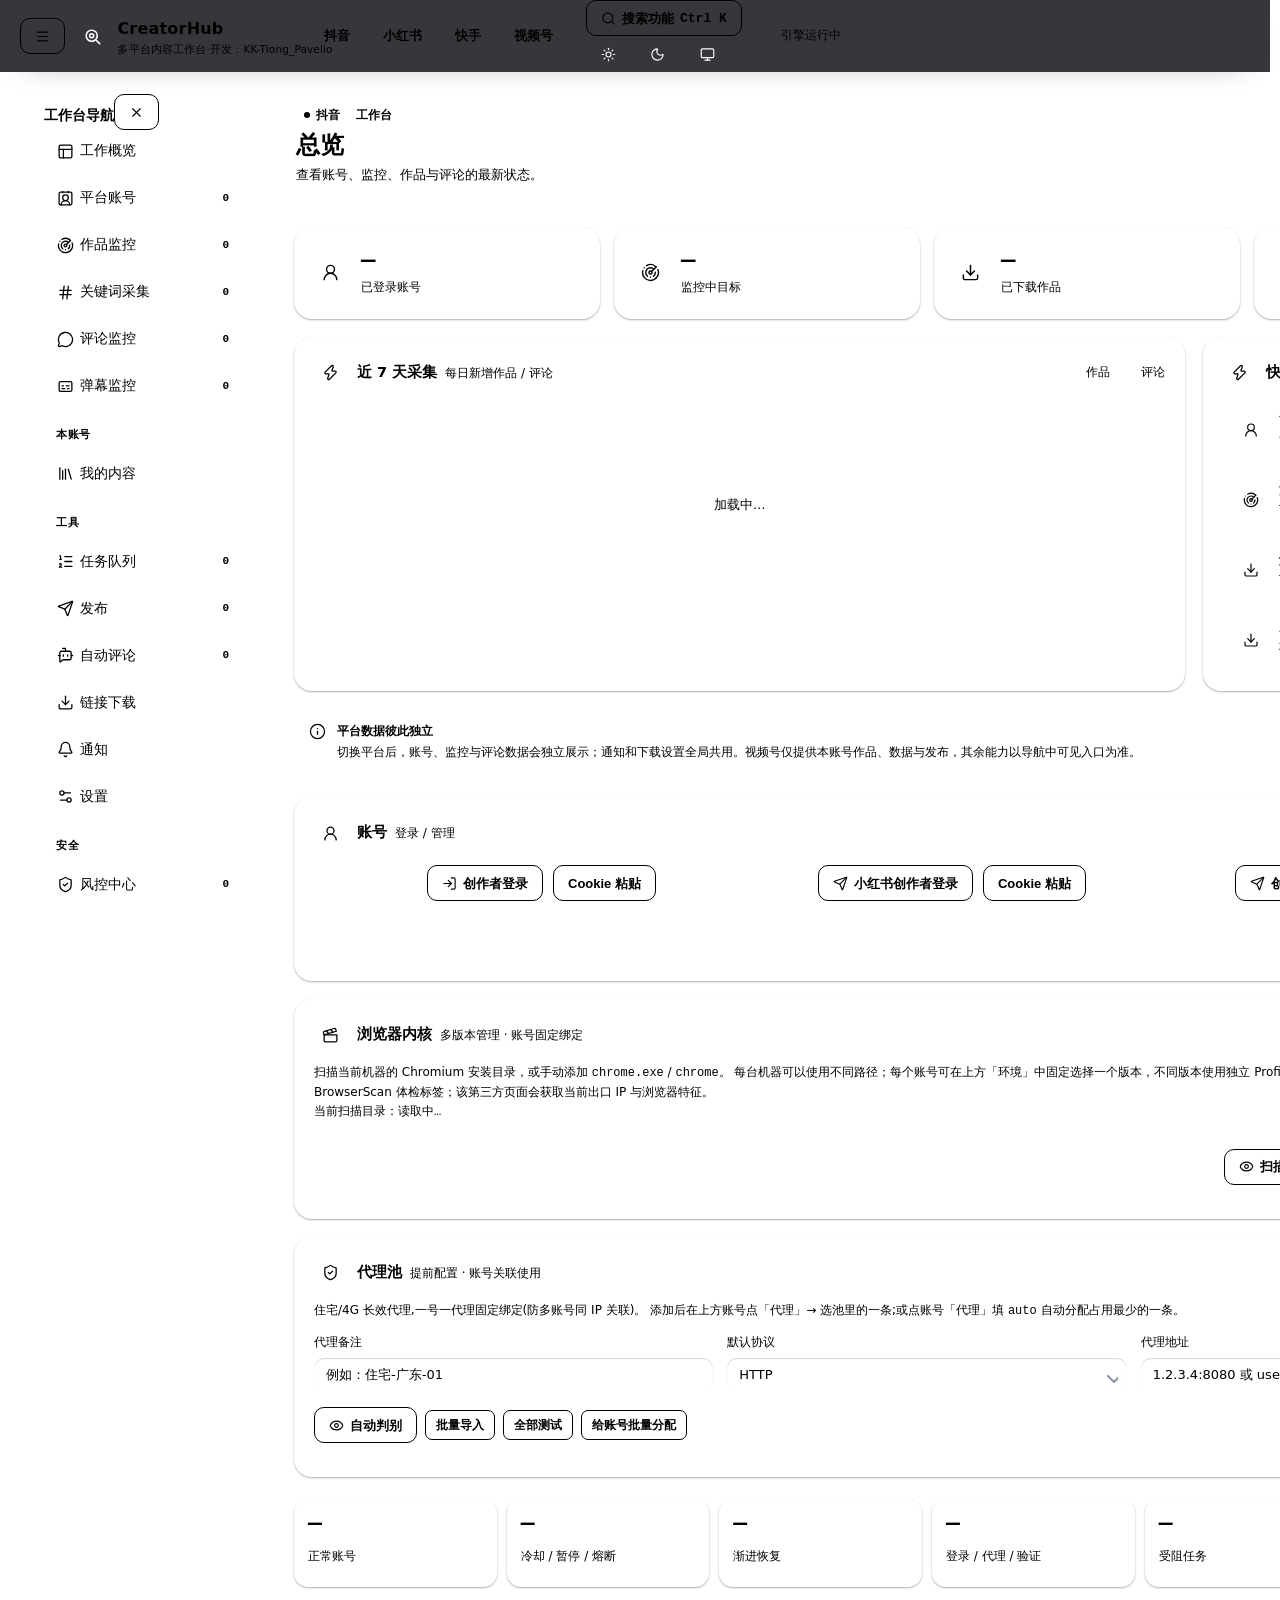
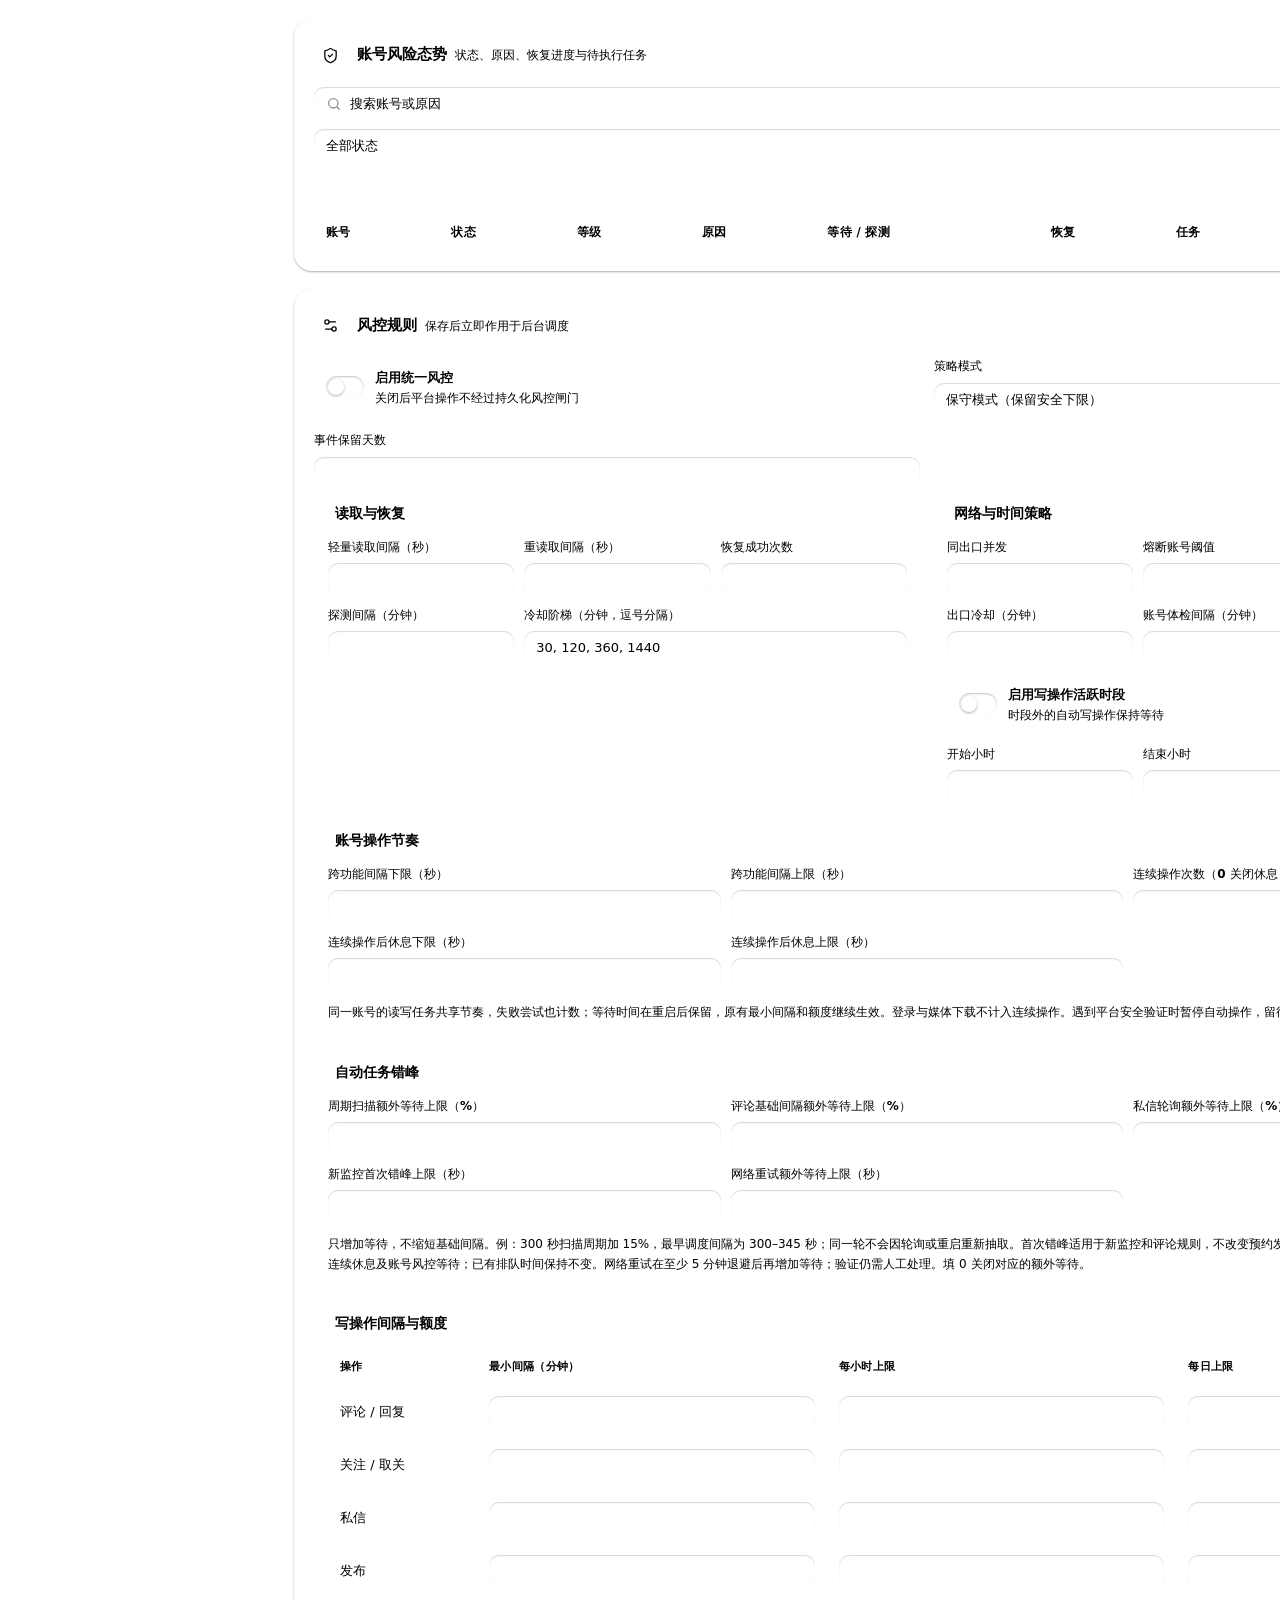
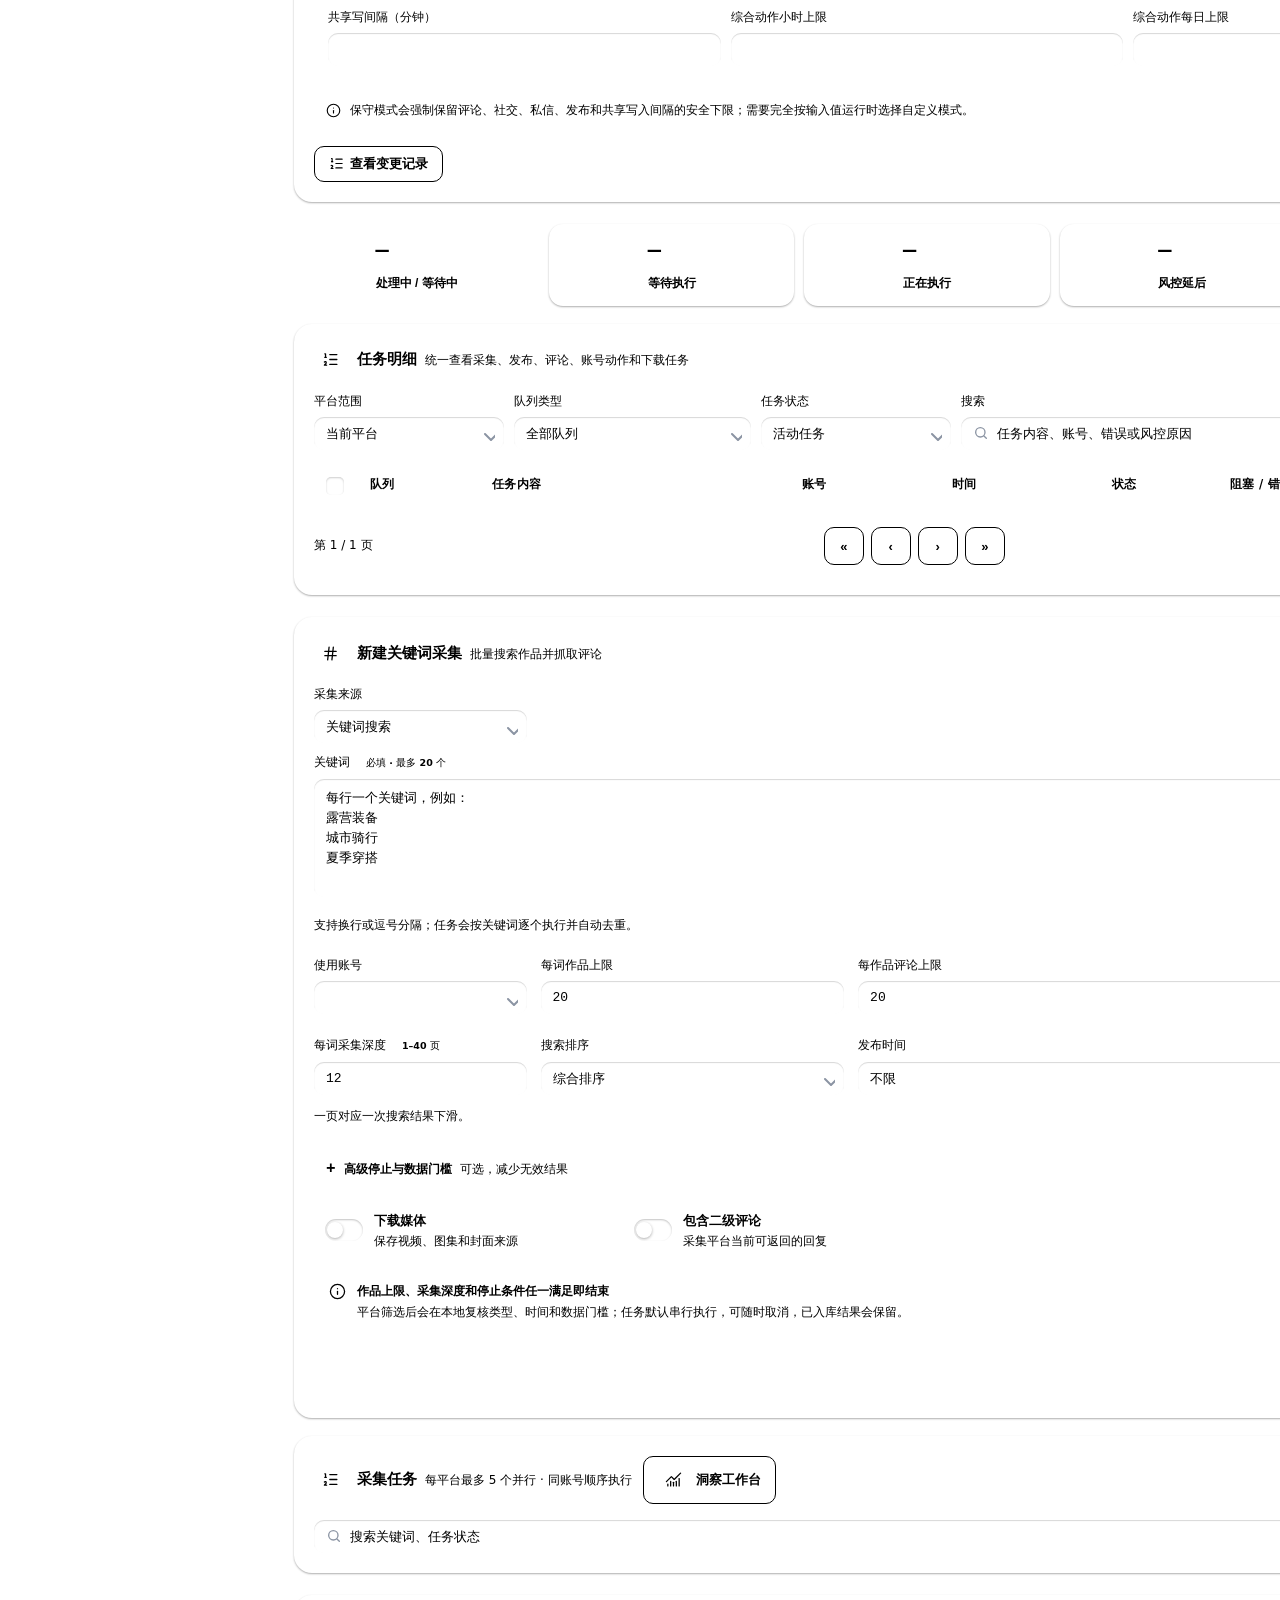
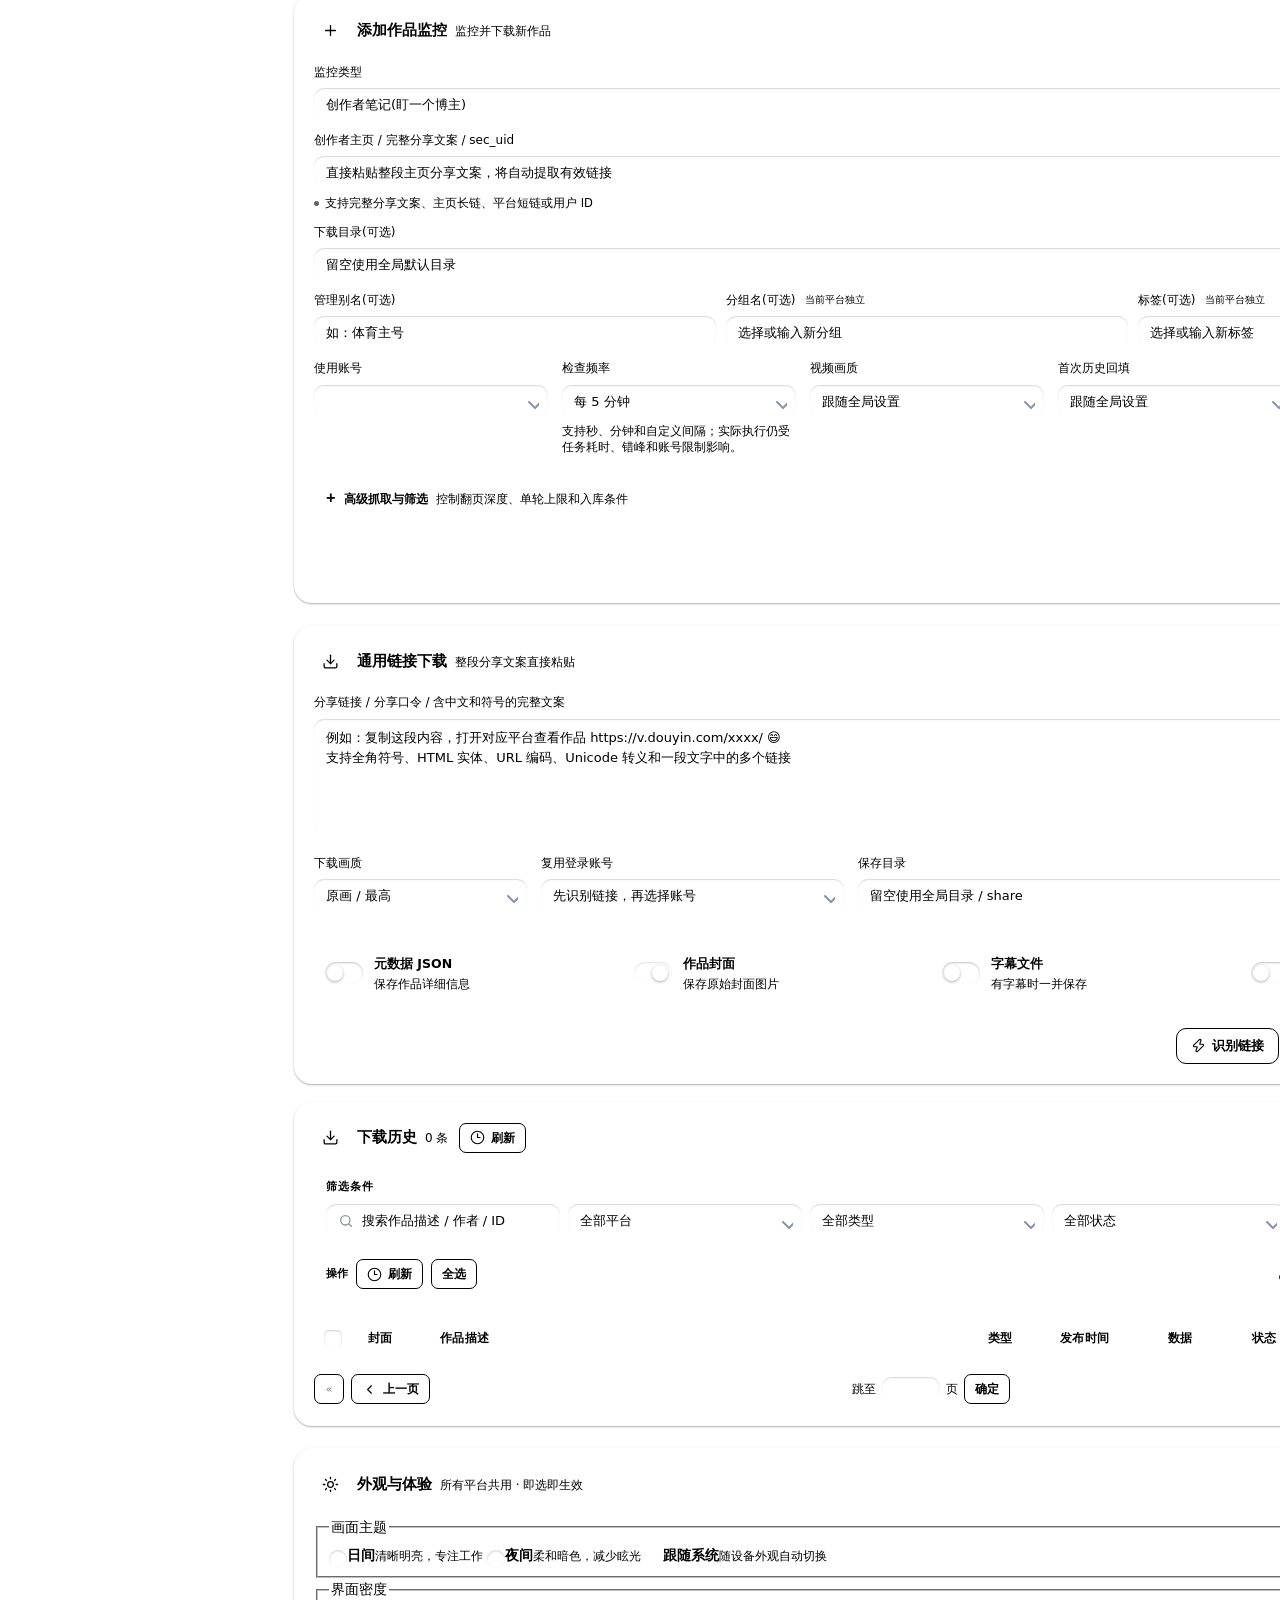
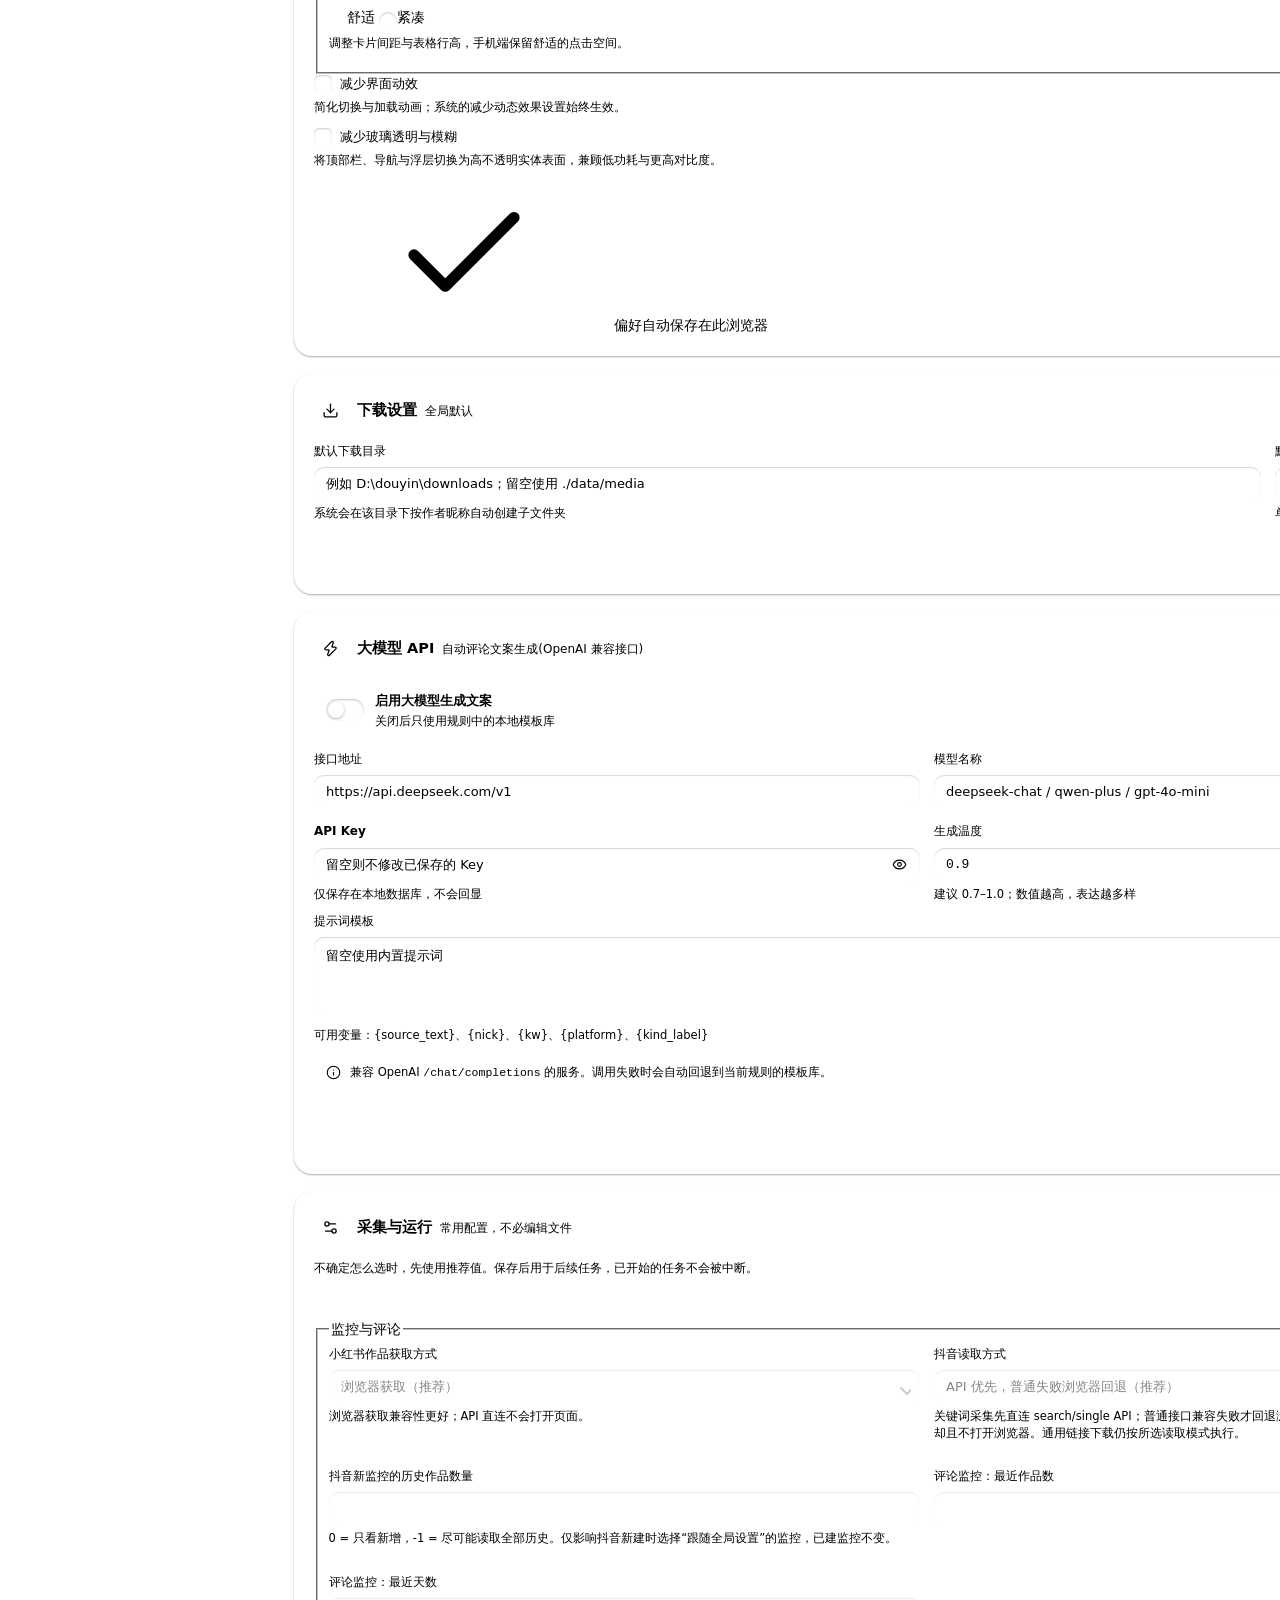
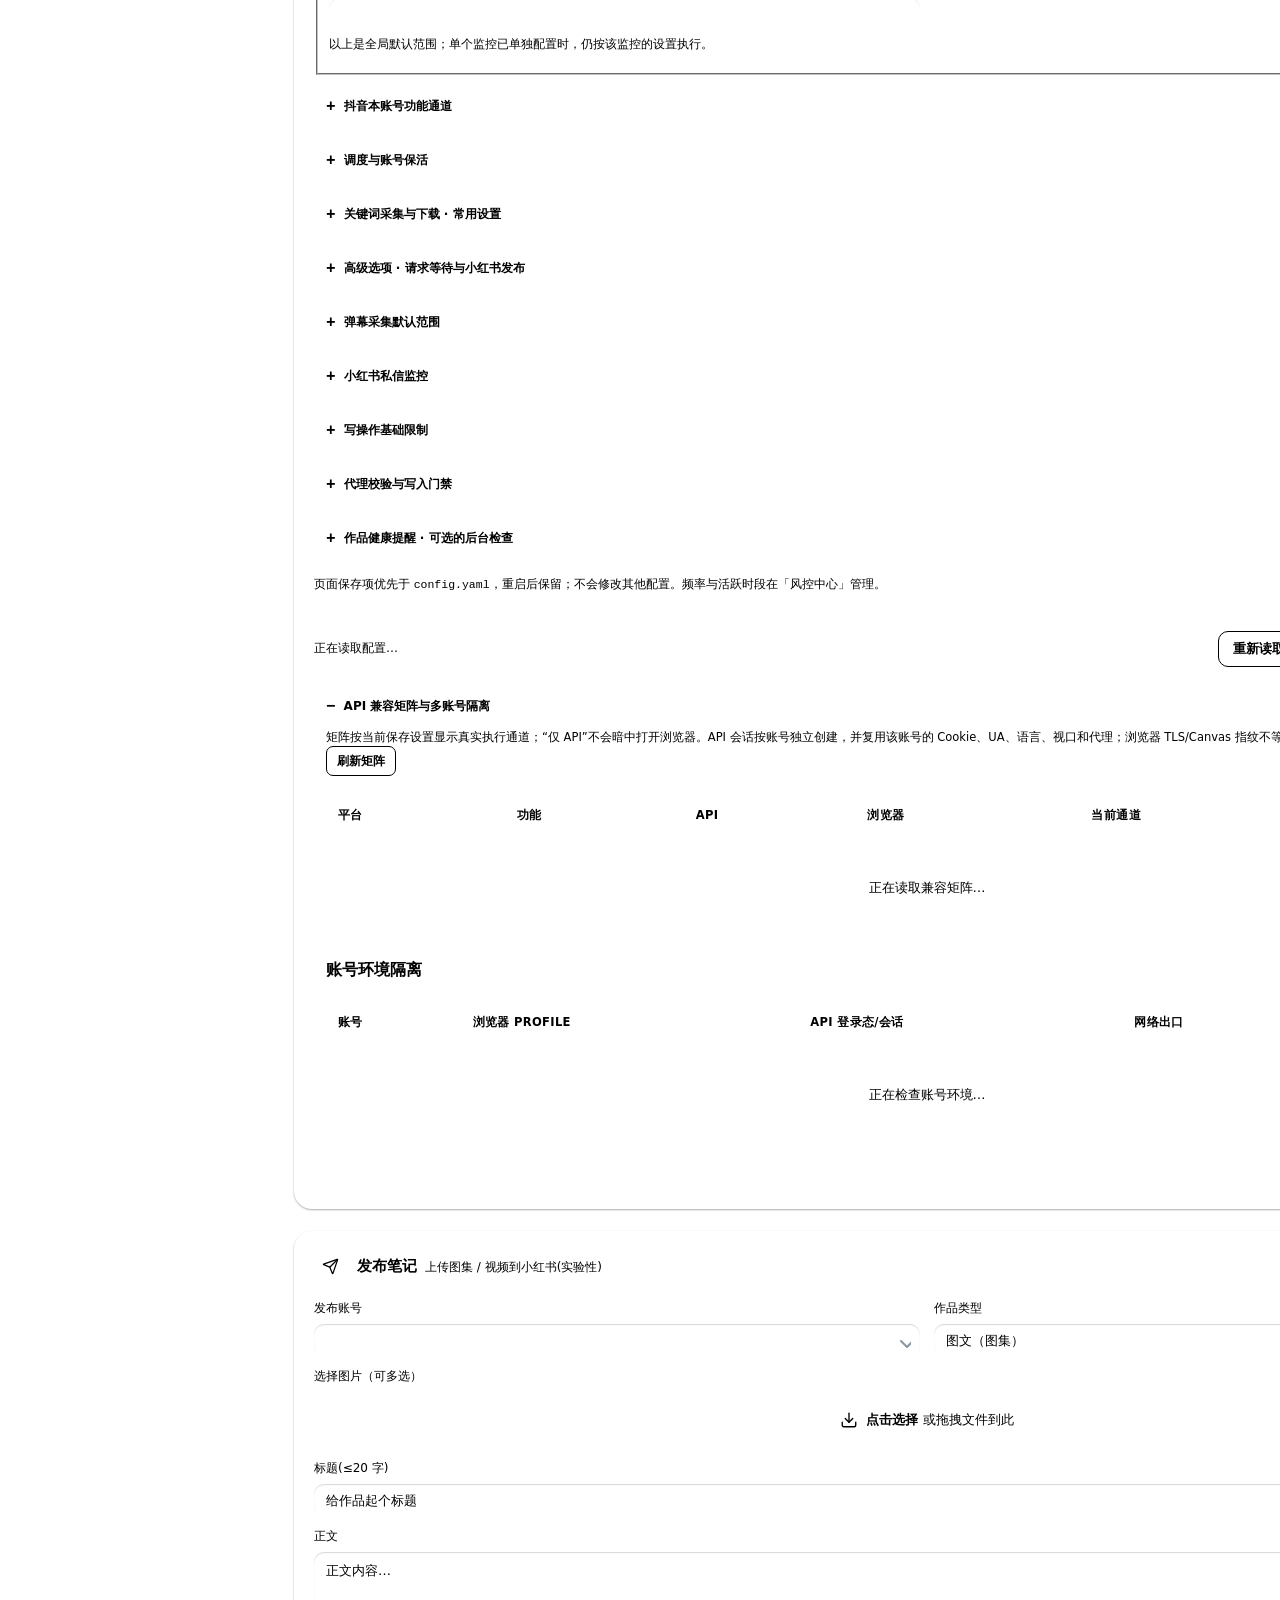
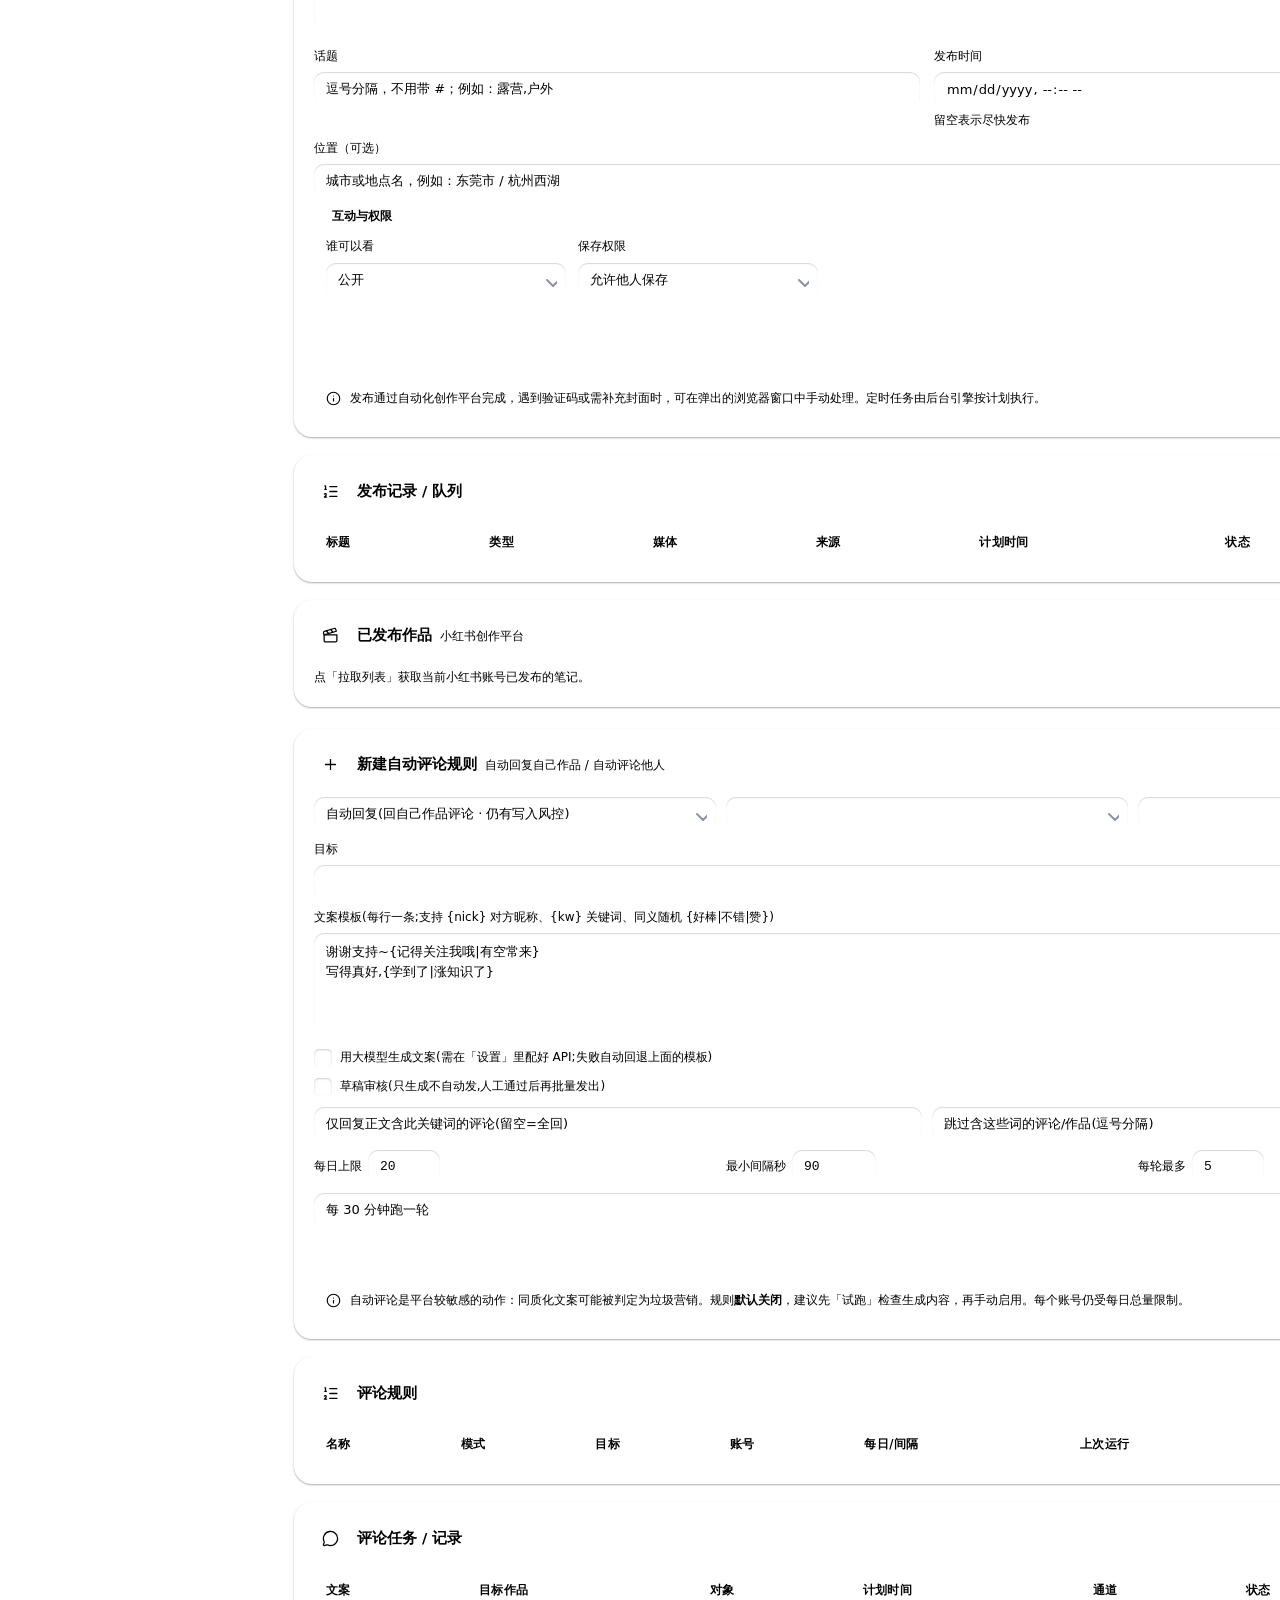
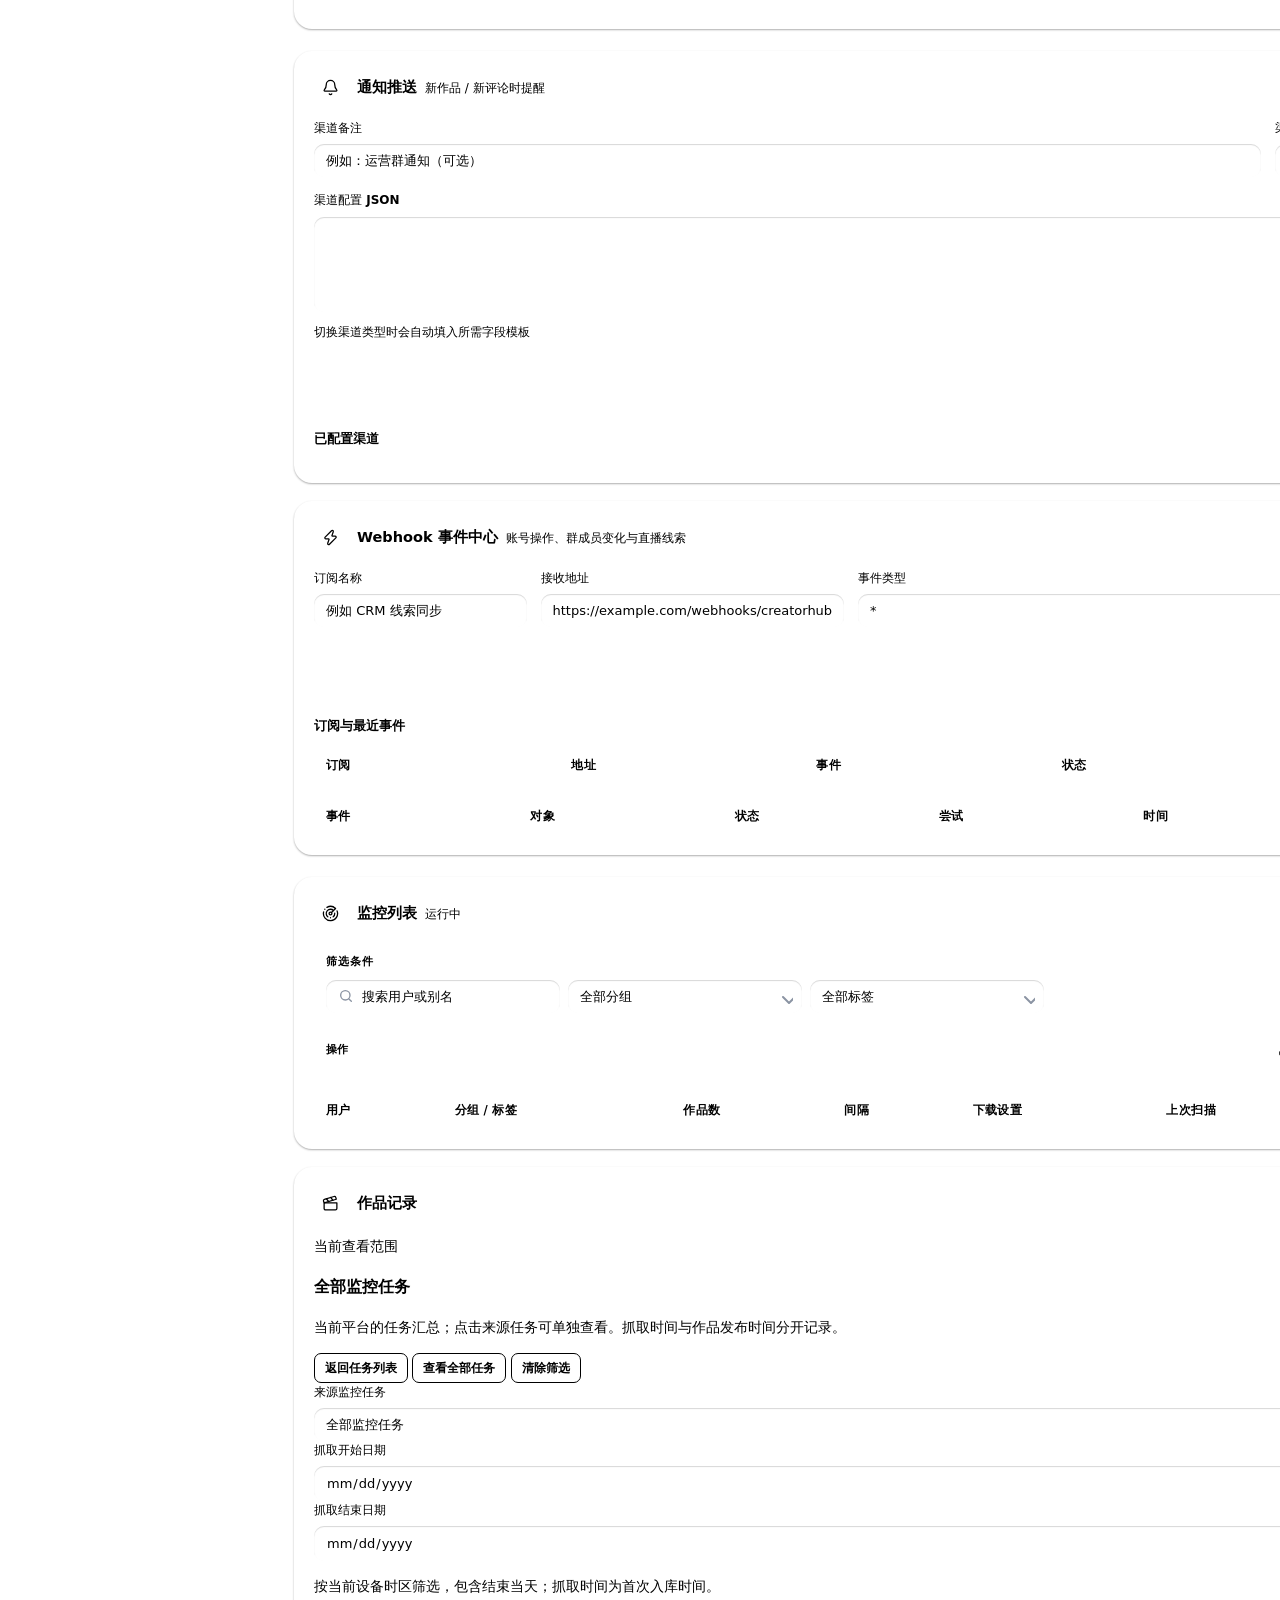
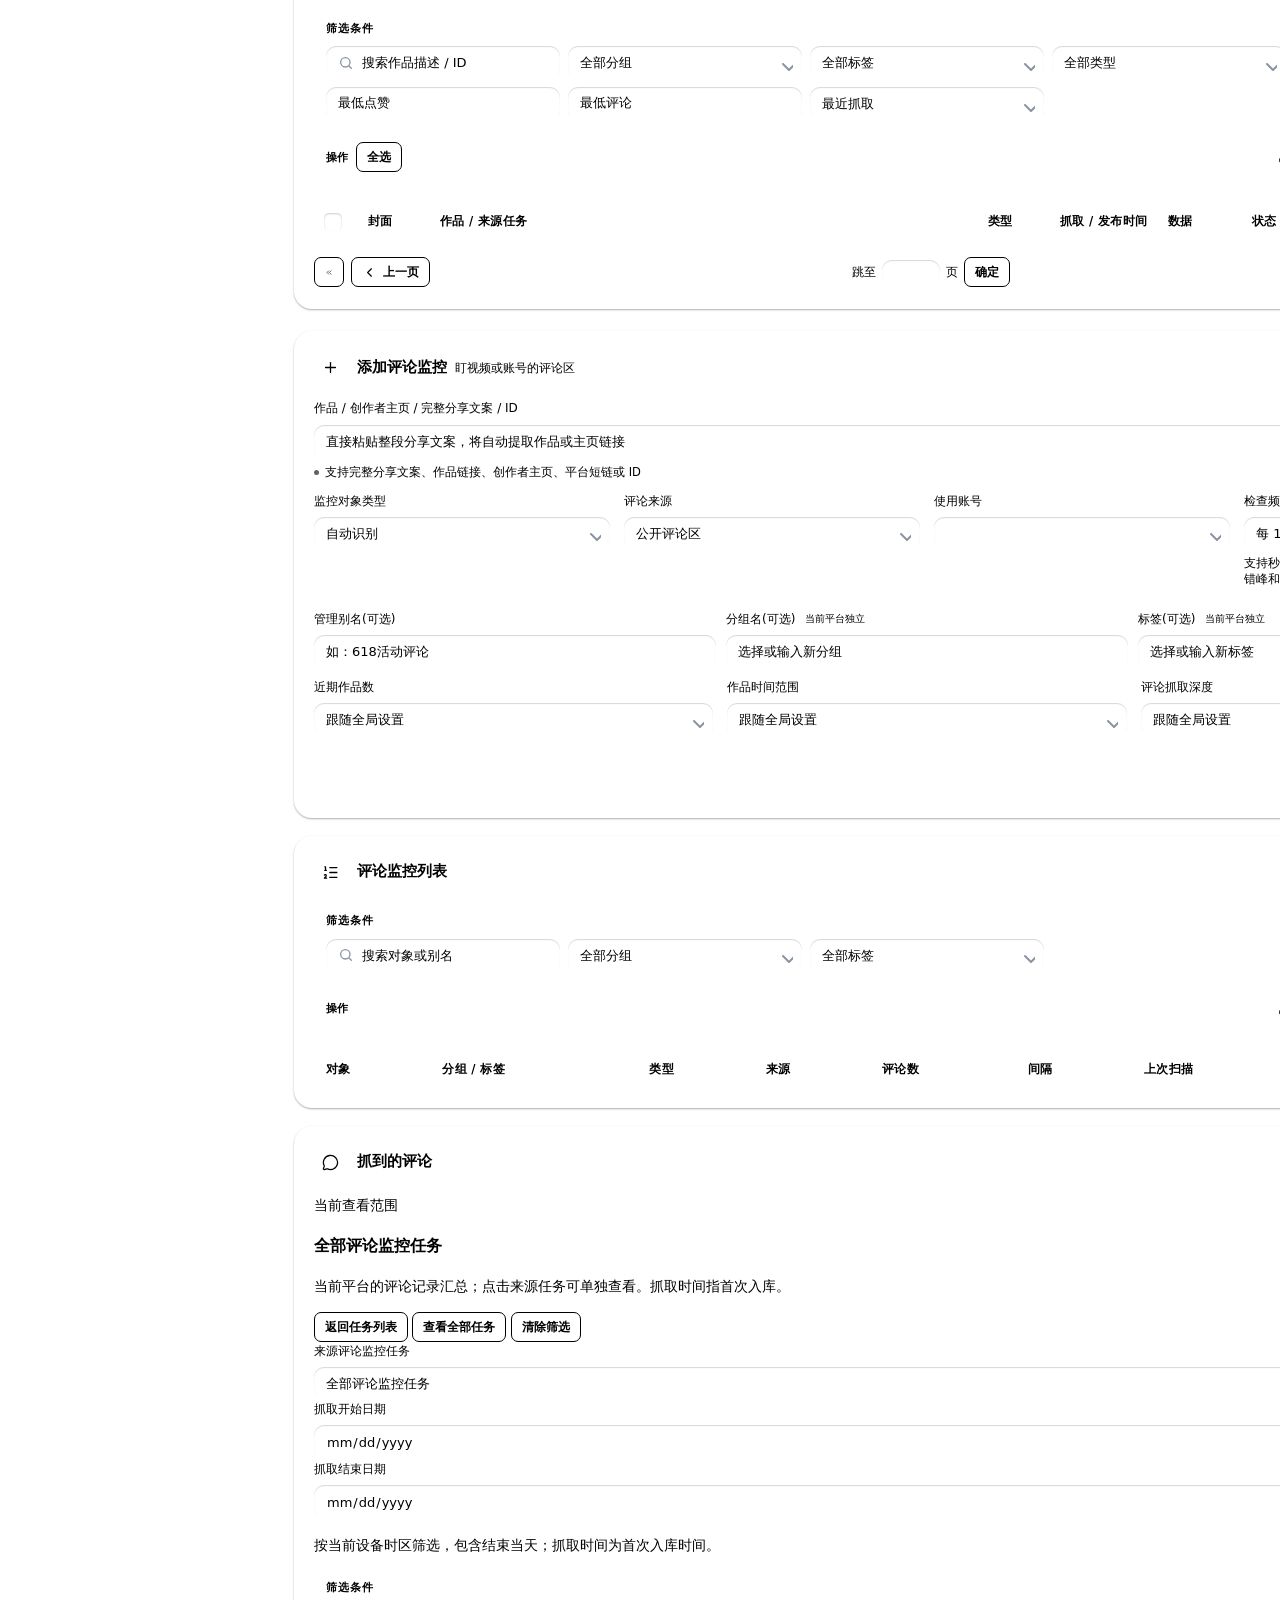
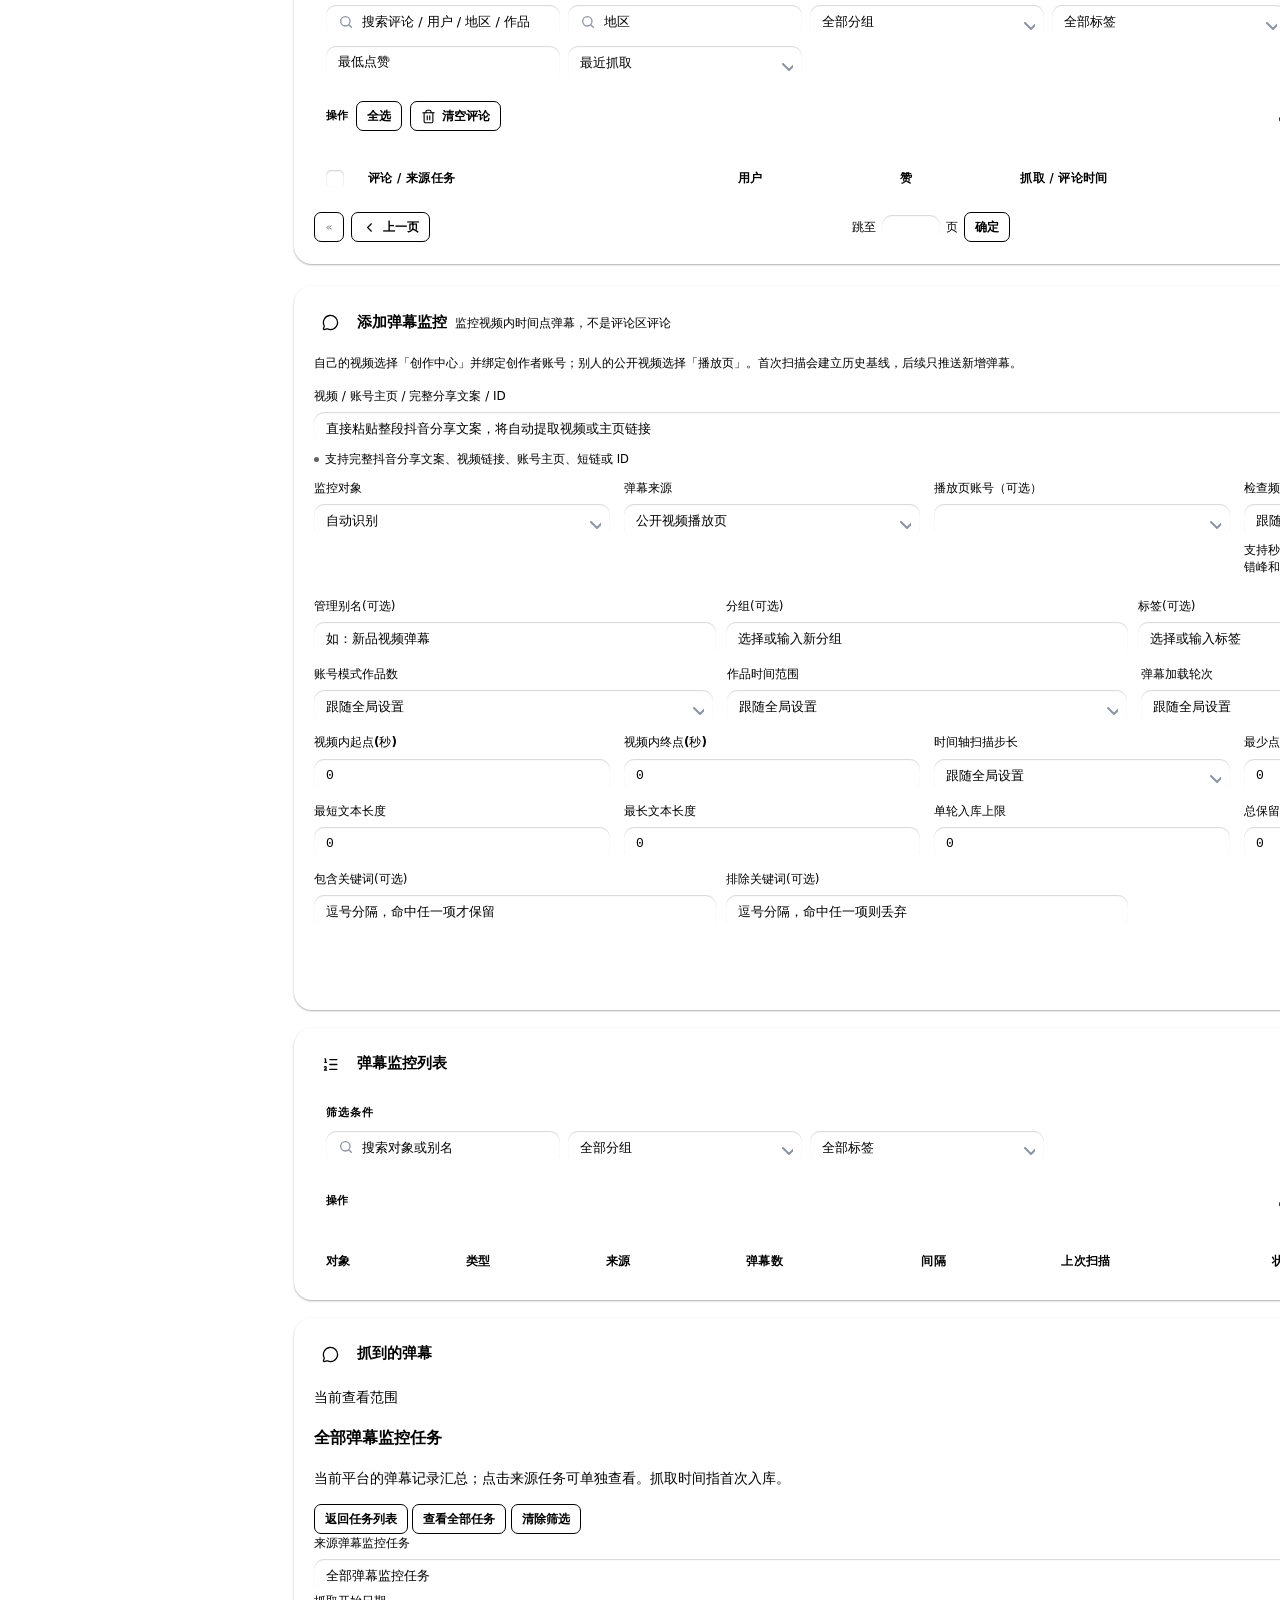
==== commit bc94250e: "Consolidate platform capabilities and publish branded project documentation" ====
--- a/app/web/index.html
+++ b/app/web/index.html
@@ -1,5 +1,5 @@
 <!DOCTYPE html>
-<html lang="zh-CN" data-theme="light" data-guide-base="https://ichxjz.github.io/creatorhub/guide/">
+<html lang="zh-CN" data-theme="light" data-guide-base="https://ichxjz.github.io/CreatorHub-KK-/guide/">
 <head>
 <meta charset="utf-8">
 <meta name="viewport" content="width=device-width, initial-scale=1">
@@ -1775,6 +1775,7 @@
   <symbol id="i-trash" viewBox="0 0 24 24" fill="none" stroke="currentColor" stroke-width="1.8" stroke-linecap="round" stroke-linejoin="round"><path d="M10 11v6" /> <path d="M14 11v6" /> <path d="M19 6v14a2 2 0 0 1-2 2H7a2 2 0 0 1-2-2V6" /> <path d="M3 6h18" /> <path d="M8 6V4a2 2 0 0 1 2-2h4a2 2 0 0 1 2 2v2" /></symbol>
   <symbol id="i-settings" viewBox="0 0 24 24" fill="none" stroke="currentColor" stroke-width="1.8" stroke-linecap="round" stroke-linejoin="round"><path d="M14 17H5" /> <path d="M19 7h-9" /> <circle cx="17" cy="17" r="3" /> <circle cx="7" cy="7" r="3" /></symbol>
   <symbol id="i-overview" viewBox="0 0 24 24" fill="none" stroke="currentColor" stroke-width="1.8" stroke-linecap="round" stroke-linejoin="round"><rect width="18" height="18" x="3" y="3" rx="2" /> <path d="M3 9h18" /> <path d="M9 21V9" /></symbol>
+  <symbol id="i-chart" viewBox="0 0 24 24" fill="none" stroke="currentColor" stroke-width="1.8" stroke-linecap="round" stroke-linejoin="round"><path d="M12 16v5" /> <path d="M16 14.639V21" /> <path d="M20 10.656V21" /> <path d="m22 3-8.646 8.646a.5.5 0 0 1-.708 0L9.354 8.354a.5.5 0 0 0-.707 0L2 15" /> <path d="M4 18.463V21" /> <path d="M8 14.656V21" /></symbol>
   <symbol id="i-captions" viewBox="0 0 24 24" fill="none" stroke="currentColor" stroke-width="1.8" stroke-linecap="round" stroke-linejoin="round"><rect width="18" height="14" x="3" y="5" rx="2" ry="2" /> <path d="M7 15h4M15 15h2M7 11h2M13 11h4" /></symbol>
   <symbol id="i-automation" viewBox="0 0 24 24" fill="none" stroke="currentColor" stroke-width="1.8" stroke-linecap="round" stroke-linejoin="round"><path d="M12 6V2H8" /> <path d="M15 11v2" /> <path d="M2 12h2" /> <path d="M20 12h2" /> <path d="M20 16a2 2 0 0 1-2 2H8.828a2 2 0 0 0-1.414.586l-2.202 2.202A.71.71 0 0 1 4 20.286V8a2 2 0 0 1 2-2h12a2 2 0 0 1 2 2z" /> <path d="M9 11v2" /></symbol>
   <symbol id="i-library" viewBox="0 0 24 24" fill="none" stroke="currentColor" stroke-width="1.8" stroke-linecap="round" stroke-linejoin="round"><path d="m16 6 4 14" /> <path d="M12 6v14" /> <path d="M8 8v12" /> <path d="M4 4v16" /></symbol>
